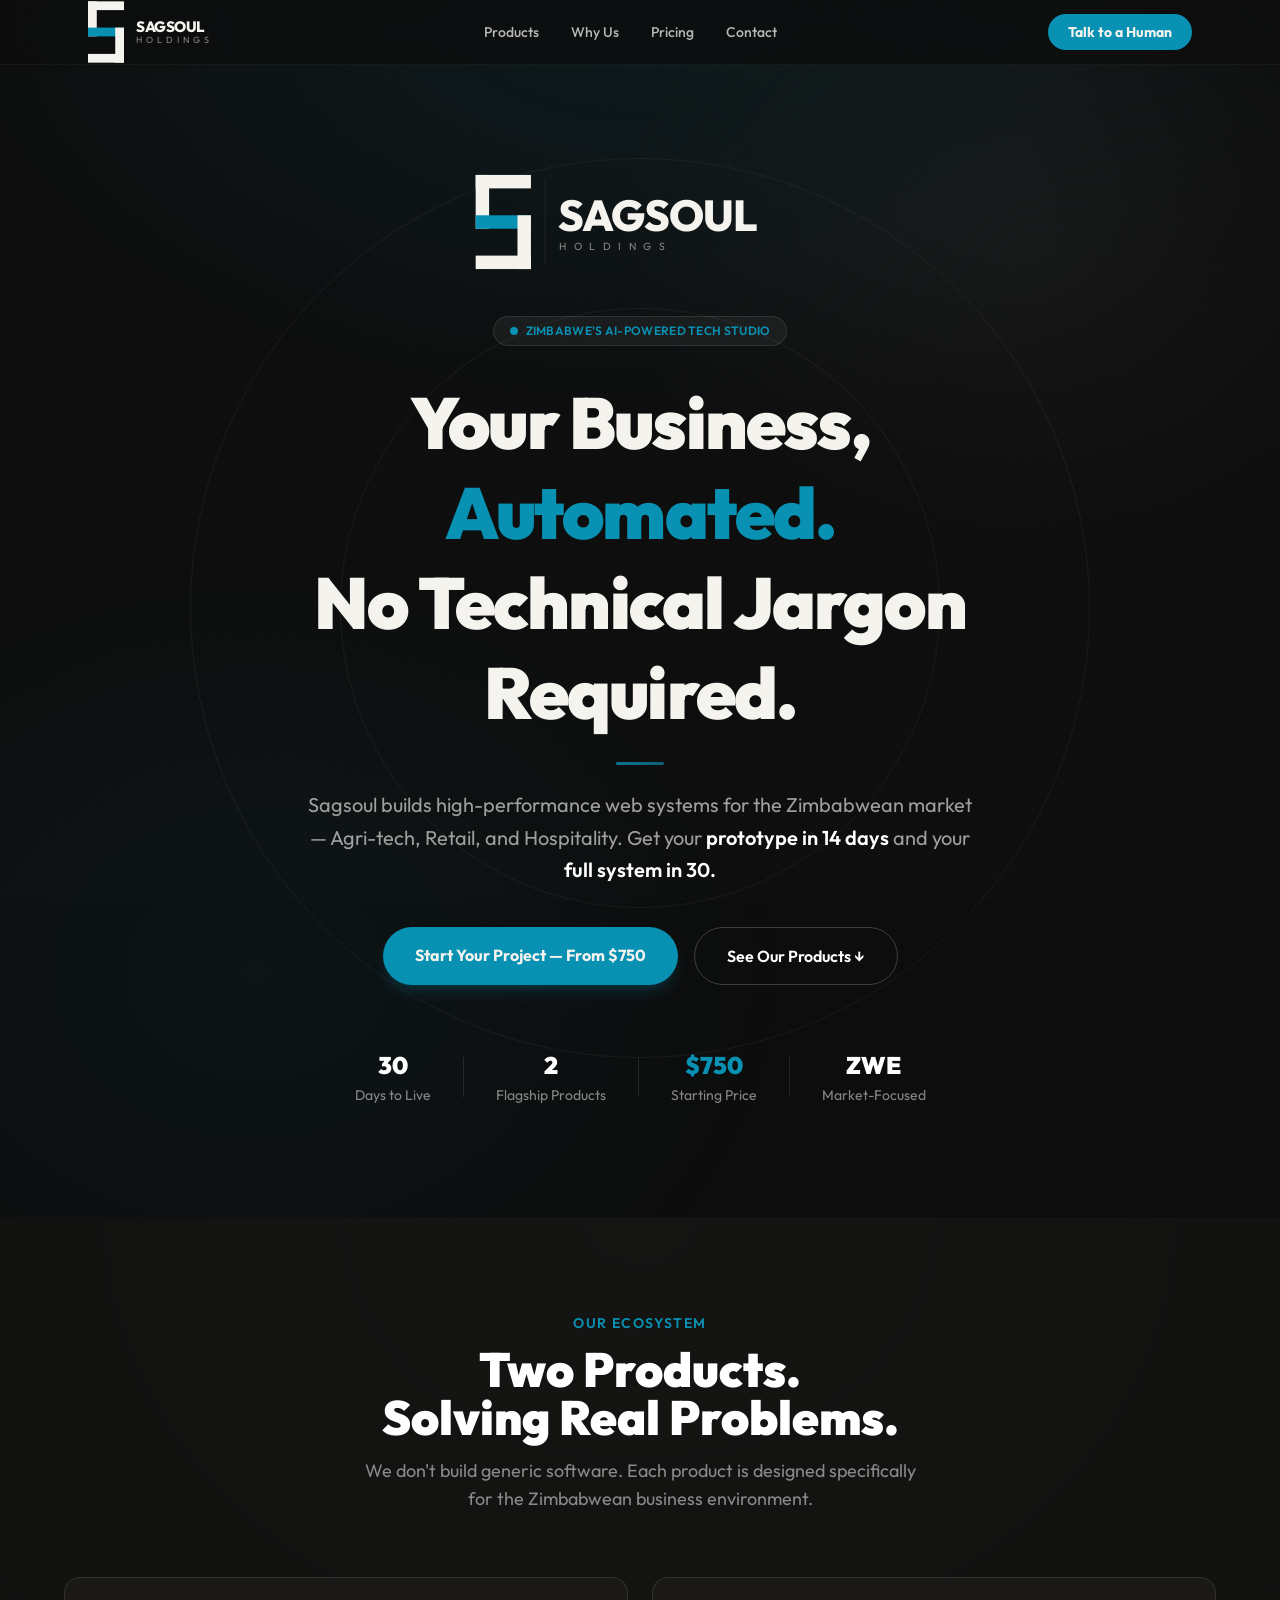
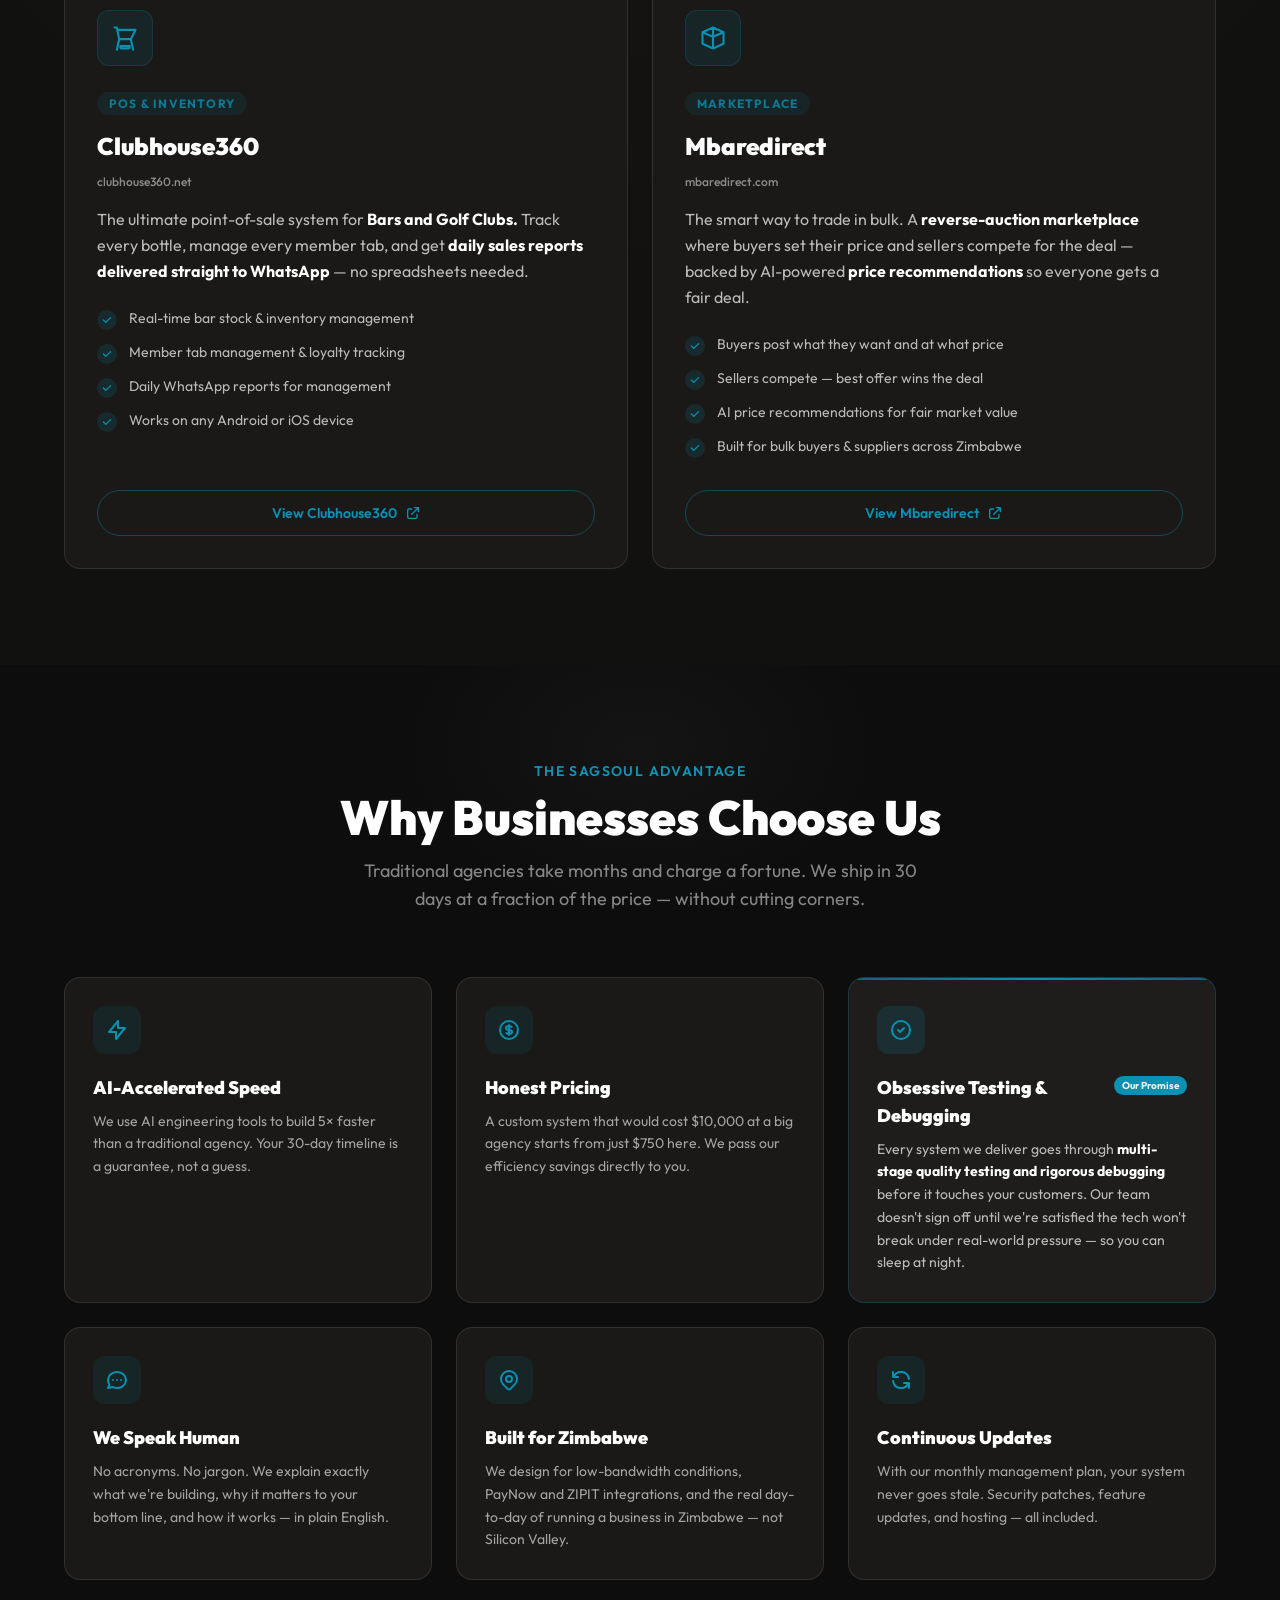
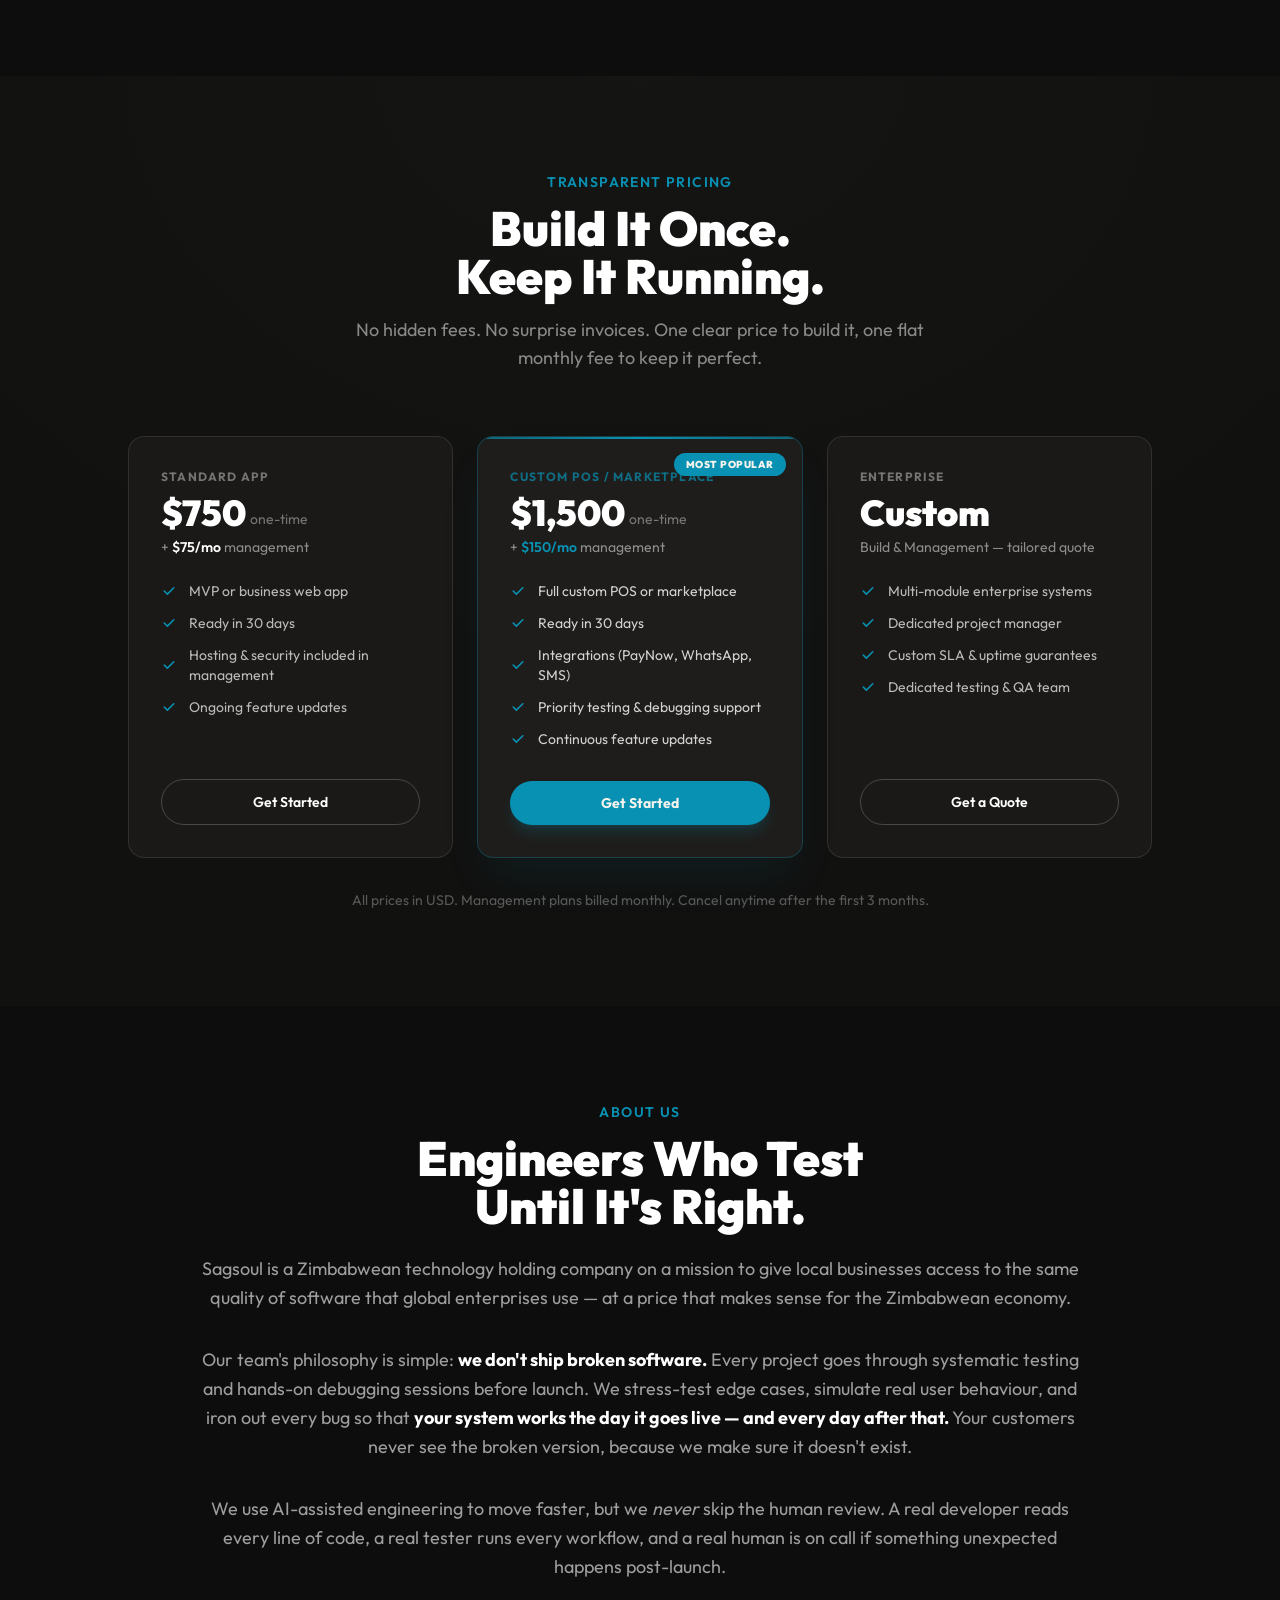
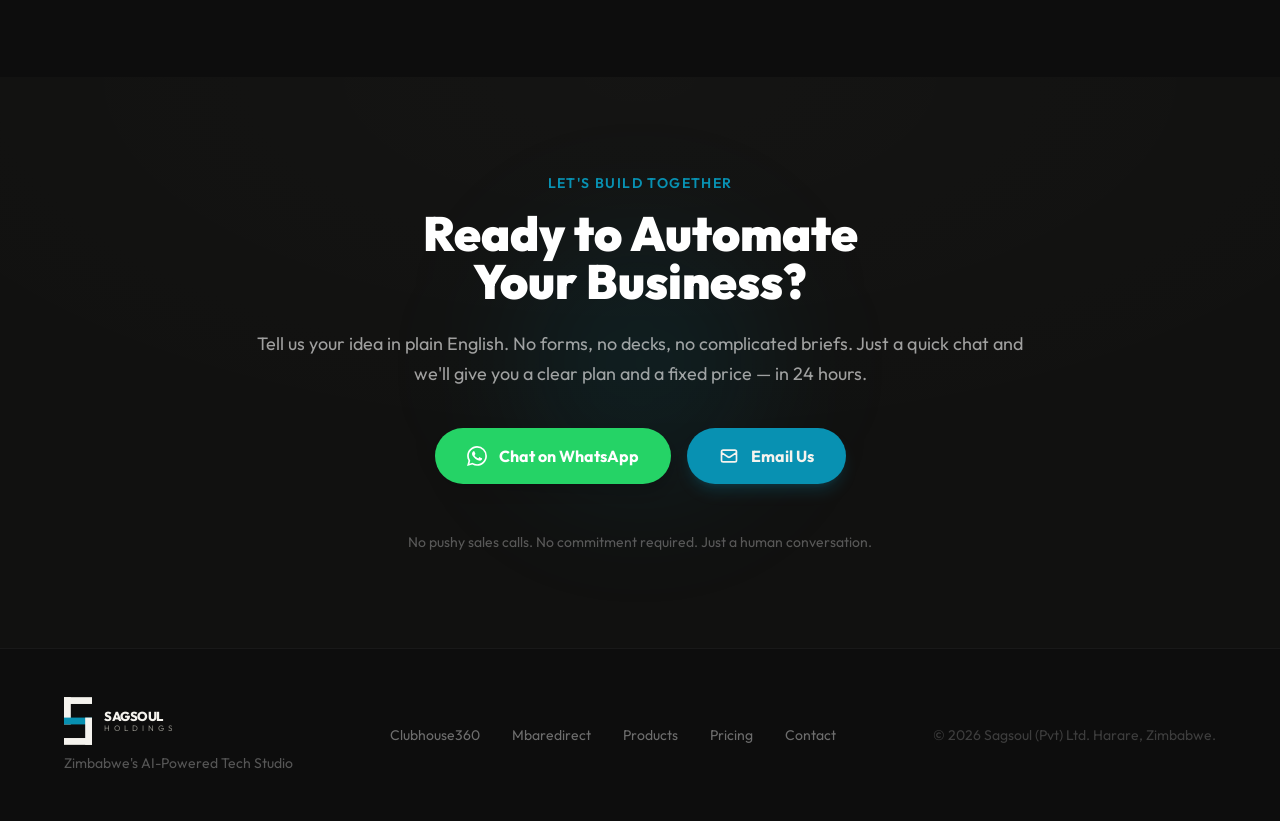
==== index.html @ ef7f2d2e "feat: add favicon, center hero logo, add warmth and texture to site Agent-Logs-Url: https://github.c" ====
<!DOCTYPE html>
<html lang="en" class="scroll-smooth">
<head>
  <meta charset="UTF-8" />
  <meta name="viewport" content="width=device-width, initial-scale=1.0" />
  <title>Sagsoul Holdings — Your Business, Automated.</title>
  <meta name="description" content="Sagsoul builds high-performance web systems for the Zimbabwean market. AI-accelerated engineering that speaks Human, not Technical." />
  <!-- Favicon — Sagsoul icon mark -->
  <link rel="icon" type="image/svg+xml" href="data:image/svg+xml,%3Csvg xmlns='http://www.w3.org/2000/svg' viewBox='0 0 74 126'%3E%3Crect fill='%230D0D0D' x='0' y='0' width='74' height='126'/%3E%3Crect fill='%23F5F3EE' x='7' y='7' width='60' height='14'/%3E%3Crect fill='%23F5F3EE' x='7' y='7' width='14' height='58'/%3E%3Crect fill='%230891B2' x='7' y='43' width='60' height='14'/%3E%3Crect fill='%23F5F3EE' x='53' y='43' width='14' height='58'/%3E%3Crect fill='%23F5F3EE' x='7' y='87' width='60' height='14'/%3E%3C/svg%3E" />
  <link rel="apple-touch-icon" href="data:image/svg+xml,%3Csvg xmlns='http://www.w3.org/2000/svg' viewBox='0 0 74 126'%3E%3Crect fill='%230D0D0D' x='0' y='0' width='74' height='126'/%3E%3Crect fill='%23F5F3EE' x='7' y='7' width='60' height='14'/%3E%3Crect fill='%23F5F3EE' x='7' y='7' width='14' height='58'/%3E%3Crect fill='%230891B2' x='7' y='43' width='60' height='14'/%3E%3Crect fill='%23F5F3EE' x='53' y='43' width='14' height='58'/%3E%3Crect fill='%23F5F3EE' x='7' y='87' width='60' height='14'/%3E%3C/svg%3E" />
  <link rel="stylesheet" href="styles.css" />
  <!-- Outfit + JetBrains Mono fonts -->
  <link rel="preconnect" href="https://fonts.googleapis.com" />
  <link rel="preconnect" href="https://fonts.gstatic.com" crossorigin />
  <link href="https://fonts.googleapis.com/css2?family=Outfit:wght@300;400;500;600;700;800;900&family=JetBrains+Mono:wght@400;500&display=swap" rel="stylesheet" />
  <style>
    /* ── Brand colour tokens ── */
    :root {
      --black:       #0D0D0D;
      --white:       #F5F3EE;
      --accent:      #0891B2;
      --accent-dark: #0E7490;
      --n50:  #F8F7F5;
      --n100: #F1EFEA;
      --n200: #D3D1C7;
      --n400: #B4B2A9;
      --n600: #888780;
      --n800: #444441;
      --n900: #2C2C2A;

      /* Override Tailwind theme tokens → new brand palette */
      --font-sans:      'Outfit', 'Helvetica Neue', Arial, sans-serif;
      --color-navy:     #0D0D0D;
      --color-navy-800: #0D0D0D;
      --color-navy-700: #2C2C2A;
      --color-gold:     #0891B2;
      --color-gold-400: #0E7490;
      --color-charcoal: #2C2C2A;
    }

    /* text-navy was dark-on-gold; now must be warm-white-on-teal */
    .text-navy { color: #F5F3EE !important; }

    /* Subtle warm noise texture overlay */
    body::before {
      content: '';
      position: fixed;
      inset: 0;
      z-index: 0;
      pointer-events: none;
      background-image: url("data:image/svg+xml,%3Csvg xmlns='http://www.w3.org/2000/svg' width='300' height='300'%3E%3Cfilter id='noise'%3E%3CfeTurbulence type='fractalNoise' baseFrequency='0.65' numOctaves='3' stitchTiles='stitch'/%3E%3CfeColorMatrix type='saturate' values='0'/%3E%3C/filter%3E%3Crect width='300' height='300' filter='url(%23noise)' opacity='0.035'/%3E%3C/svg%3E");
      opacity: 0.6;
    }
    /* Subtle gradient glow behind hero text */
    .hero-glow {
      background:
        radial-gradient(ellipse 70% 60% at 20% 80%, rgba(8,145,178,0.06) 0%, transparent 60%),
        radial-gradient(ellipse 60% 50% at 80% 20%, rgba(245,243,238,0.04) 0%, transparent 55%),
        radial-gradient(ellipse 80% 50% at 50% 0%, rgba(8,145,178,0.10) 0%, transparent 70%);
    }
    /* Teal solid colour — replaces the old gold gradient */
    .text-gold-gradient {
      color: #0891B2;
    }
    /* Card border glow on hover */
    .card-hover {
      transition: box-shadow 0.3s ease, transform 0.3s ease;
    }
    .card-hover:hover {
      box-shadow: 0 0 0 1px rgba(8,145,178,0.35), 0 20px 60px rgba(0,0,0,0.35), 0 4px 24px rgba(245,243,238,0.03);
      transform: translateY(-4px);
    }
    /* Warmer card surfaces */
    [class*="bg-charcoal"], .bg-charcoal {
      background-color: #1A1917 !important;
    }
    [class*="bg-navy-800"], .bg-navy-800 {
      background-color: #111110 !important;
    }
    [class*="bg-navy-700"], .bg-navy-700 {
      background-color: #1E1D1B !important;
    }
    /* Alternating section warmth */
    #ecosystem, #pricing, #contact {
      background-image: radial-gradient(ellipse 100% 100% at 50% 0%, rgba(245,243,238,0.015) 0%, transparent 70%);
    }
    h1 { color: #F5F3EE; }
  </style>
</head>

<body class="bg-navy text-white font-sans antialiased">

  <!-- ══════════════════════════════
       NAVIGATION
  ══════════════════════════════ -->
  <header class="fixed top-0 inset-x-0 z-50 bg-navy/80 backdrop-blur-md border-b border-white/5">
    <div class="max-w-6xl mx-auto px-4 sm:px-6 flex items-center justify-between h-16">
      <!-- Logo -->
      <a href="#" class="flex items-center gap-3" aria-label="Sagsoul Holdings">
        <svg width="36" height="62" viewBox="0 0 74 126" fill="none" xmlns="http://www.w3.org/2000/svg">
          <rect fill="#F5F3EE" x="0"  y="0"  width="74" height="18"/>
          <rect fill="#F5F3EE" x="0"  y="0"  width="18" height="72"/>
          <rect fill="#0891B2" x="0"  y="54" width="74" height="18"/>
          <rect fill="#F5F3EE" x="56" y="54" width="18" height="72"/>
          <rect fill="#F5F3EE" x="0"  y="108" width="74" height="18"/>
        </svg>
        <div style="line-height:1.1;">
          <div style="font-size:15px;font-weight:800;color:var(--white);letter-spacing:-0.5px;">SAGSOUL</div>
          <div style="font-size:9px;font-weight:400;letter-spacing:4px;color:var(--n600);">HOLDINGS</div>
        </div>
      </a>

      <!-- Desktop nav -->
      <nav class="hidden md:flex items-center gap-8 text-sm font-medium text-white/70">
        <a href="#ecosystem" class="hover:text-gold transition-colors">Products</a>
        <a href="#advantage"  class="hover:text-gold transition-colors">Why Us</a>
        <a href="#pricing"    class="hover:text-gold transition-colors">Pricing</a>
        <a href="#contact"    class="hover:text-gold transition-colors">Contact</a>
      </nav>

      <!-- CTA button -->
      <a href="#contact"
         class="hidden md:inline-flex items-center gap-2 bg-gold text-navy font-bold text-sm px-5 py-2 rounded-full hover:bg-gold-400 transition-colors">
        Talk to a Human
      </a>

      <!-- Mobile menu icon (functional via checkbox trick) -->
      <label for="mobile-menu-toggle" class="md:hidden cursor-pointer p-2 rounded-lg hover:bg-white/10 transition-colors">
        <svg class="w-6 h-6" fill="none" stroke="currentColor" stroke-width="2" viewBox="0 0 24 24">
          <path stroke-linecap="round" stroke-linejoin="round" d="M4 6h16M4 12h16M4 18h16"/>
        </svg>
      </label>
    </div>

    <!-- Mobile drawer -->
    <input type="checkbox" id="mobile-menu-toggle" class="hidden peer" />
    <div class="peer-checked:flex hidden flex-col bg-navy border-t border-white/5 px-4 pb-4 md:hidden">
      <a href="#ecosystem" class="py-3 border-b border-white/5 text-white/70 hover:text-gold font-medium">Products</a>
      <a href="#advantage"  class="py-3 border-b border-white/5 text-white/70 hover:text-gold font-medium">Why Us</a>
      <a href="#pricing"    class="py-3 border-b border-white/5 text-white/70 hover:text-gold font-medium">Pricing</a>
      <a href="#contact"    class="py-3 text-white/70 hover:text-gold font-medium">Contact</a>
      <a href="#contact"
         class="mt-4 text-center bg-gold text-navy font-bold text-sm px-5 py-3 rounded-full hover:bg-gold-400 transition-colors">
        Talk to a Human
      </a>
    </div>
  </header>

  <!-- ══════════════════════════════
       HERO
  ══════════════════════════════ -->
  <section class="relative hero-glow pt-40 pb-28 px-4 sm:px-6 text-center overflow-hidden">
    <!-- Decorative rings -->
    <div class="absolute inset-0 flex items-center justify-center pointer-events-none">
      <div class="w-[600px] h-[600px] rounded-full border border-white/5 absolute"></div>
      <div class="w-[900px] h-[900px] rounded-full border border-white/5 absolute"></div>
    </div>

    <div class="relative max-w-4xl mx-auto">
      <!-- Hero SVG logo mark -->
      <div style="margin-bottom:32px;position:relative;z-index:1;display:flex;justify-content:center;align-items:center;">
        <svg width="360" height="124" viewBox="0 0 480 166" xmlns="http://www.w3.org/2000/svg">
          <rect fill="#F5F3EE" x="20" y="20" width="74" height="18"/>
          <rect fill="#F5F3EE" x="20" y="20" width="18" height="72"/>
          <rect fill="#0891B2" x="20" y="74" width="74" height="18"/>
          <rect fill="#F5F3EE" x="76" y="74" width="18" height="72"/>
          <rect fill="#F5F3EE" x="20" y="128" width="74" height="18"/>
          <line x1="113" y1="25" x2="113" y2="141" stroke="#444441" stroke-width="0.5"/>
          <text x="130" y="95" font-family="'Outfit','Helvetica Neue',Arial,sans-serif" font-size="58" font-weight="800" letter-spacing="-1" fill="#F5F3EE">SAGSOUL</text>
          <text x="132" y="121" font-family="'Outfit','Helvetica Neue',Arial,sans-serif" font-size="14" font-weight="400" letter-spacing="10" fill="#888780">HOLDINGS</text>
        </svg>
      </div>

      <!-- Badge -->
      <div class="inline-flex items-center gap-2 bg-white/5 border border-white/10 rounded-full px-4 py-1.5 text-xs font-semibold text-gold mb-8 tracking-wide uppercase">
        <span class="w-2 h-2 rounded-full bg-gold animate-pulse"></span>
        Zimbabwe's AI-Powered Tech Studio
      </div>

      <!-- Headline -->
      <h1 class="text-4xl sm:text-5xl md:text-6xl lg:text-7xl font-black leading-tight tracking-tight mb-6" style="color:#F5F3EE;">
        Your Business,<br />
        <span class="text-gold-gradient">Automated.</span><br />
        No Technical Jargon Required.
      </h1>

      <div style="width:48px;height:3px;background:linear-gradient(90deg,#0891B2,#0E7490);border-radius:2px;margin:24px auto;opacity:0.8;"></div>

      <!-- Sub-headline -->
      <p class="text-lg sm:text-xl text-white/60 max-w-2xl mx-auto mb-10 leading-relaxed">
        Sagsoul builds high-performance web systems for the Zimbabwean market — Agri-tech, Retail, and Hospitality.
        Get your <span class="text-white font-semibold">prototype in 14 days</span> and your
        <span class="text-white font-semibold">full system in 30.</span>
      </p>

      <!-- CTA buttons -->
      <div class="flex flex-col sm:flex-row gap-4 justify-center">
        <a href="#contact"
           class="bg-gold text-navy font-bold px-8 py-4 rounded-full text-base hover:bg-gold-400 transition-all shadow-lg shadow-gold/20">
          Start Your Project — From $750
        </a>
        <a href="#ecosystem"
           class="border border-white/20 text-white font-semibold px-8 py-4 rounded-full text-base hover:bg-white/5 transition-all">
          See Our Products ↓
        </a>
      </div>

      <!-- Trust stats -->
      <div class="mt-16 flex flex-wrap justify-center gap-8 text-sm text-white/50">
        <div class="flex flex-col items-center gap-1">
          <span class="text-2xl font-black text-white">30</span>
          <span>Days to Live</span>
        </div>
        <div class="w-px h-10 bg-white/10 hidden sm:block self-center"></div>
        <div class="flex flex-col items-center gap-1">
          <span class="text-2xl font-black text-white">2</span>
          <span>Flagship Products</span>
        </div>
        <div class="w-px h-10 bg-white/10 hidden sm:block self-center"></div>
        <div class="flex flex-col items-center gap-1">
          <span class="text-2xl font-black text-gold">$750</span>
          <span>Starting Price</span>
        </div>
        <div class="w-px h-10 bg-white/10 hidden sm:block self-center"></div>
        <div class="flex flex-col items-center gap-1">
          <span class="text-2xl font-black text-white">ZWE</span>
          <span>Market-Focused</span>
        </div>
      </div>
    </div>
  </section>

  <!-- ══════════════════════════════
       OUR ECOSYSTEM
  ══════════════════════════════ -->
  <section id="ecosystem" class="py-24 px-4 sm:px-6 bg-navy-800">
    <div class="max-w-6xl mx-auto">
      <!-- Section header -->
      <div class="text-center mb-16">
        <p class="text-gold font-semibold text-sm uppercase tracking-widest mb-3">Our Ecosystem</p>
        <h2 class="text-3xl sm:text-4xl md:text-5xl font-black mb-4">
          Two Products.<br />Solving Real Problems.
        </h2>
        <p class="text-white/50 max-w-xl mx-auto text-lg">
          We don't build generic software. Each product is designed specifically for the Zimbabwean business environment.
        </p>
      </div>

      <!-- Product cards -->
      <div class="grid md:grid-cols-2 gap-6">

        <!-- Clubhouse360 Card -->
        <div class="card-hover rounded-2xl border border-white/10 bg-charcoal p-8 flex flex-col">
          <!-- Icon badge -->
          <div class="w-14 h-14 rounded-xl bg-gold/10 border border-gold/20 flex items-center justify-center mb-6">
            <svg class="w-7 h-7 text-gold" fill="none" stroke="currentColor" stroke-width="1.8" viewBox="0 0 24 24">
              <path stroke-linecap="round" stroke-linejoin="round"
                d="M3 3h2l.4 2M7 13h10l4-8H5.4M7 13L5.4 5M7 13l-2 9m12-9l2 9M9 21h6M9 21a1 1 0 01-1-1v-1h8v1a1 1 0 01-1 1H9z"/>
            </svg>
          </div>

          <div class="flex-1">
            <!-- Tag -->
            <span class="text-xs font-bold text-gold/80 uppercase tracking-widest bg-gold/10 rounded-full px-3 py-1">POS &amp; Inventory</span>
            <!-- Title -->
            <h3 class="text-2xl font-black mt-4 mb-3">Clubhouse360</h3>
            <p class="text-white/50 text-xs font-medium mb-4">clubhouse360.net</p>
            <!-- Description -->
            <p class="text-white/70 leading-relaxed mb-6">
              The ultimate point-of-sale system for <strong class="text-white">Bars and Golf Clubs.</strong>
              Track every bottle, manage every member tab, and get
              <strong class="text-white">daily sales reports delivered straight to WhatsApp</strong> — no spreadsheets needed.
            </p>

            <!-- Feature list -->
            <ul class="space-y-3 mb-8">
              <li class="flex items-start gap-3 text-sm text-white/70">
                <span class="w-5 h-5 rounded-full bg-gold/15 flex items-center justify-center flex-shrink-0 mt-0.5">
                  <svg class="w-3 h-3 text-gold" fill="currentColor" viewBox="0 0 20 20"><path fill-rule="evenodd" d="M16.707 5.293a1 1 0 010 1.414l-8 8a1 1 0 01-1.414 0l-4-4a1 1 0 011.414-1.414L8 12.586l7.293-7.293a1 1 0 011.414 0z" clip-rule="evenodd"/></svg>
                </span>
                Real-time bar stock &amp; inventory management
              </li>
              <li class="flex items-start gap-3 text-sm text-white/70">
                <span class="w-5 h-5 rounded-full bg-gold/15 flex items-center justify-center flex-shrink-0 mt-0.5">
                  <svg class="w-3 h-3 text-gold" fill="currentColor" viewBox="0 0 20 20"><path fill-rule="evenodd" d="M16.707 5.293a1 1 0 010 1.414l-8 8a1 1 0 01-1.414 0l-4-4a1 1 0 011.414-1.414L8 12.586l7.293-7.293a1 1 0 011.414 0z" clip-rule="evenodd"/></svg>
                </span>
                Member tab management &amp; loyalty tracking
              </li>
              <li class="flex items-start gap-3 text-sm text-white/70">
                <span class="w-5 h-5 rounded-full bg-gold/15 flex items-center justify-center flex-shrink-0 mt-0.5">
                  <svg class="w-3 h-3 text-gold" fill="currentColor" viewBox="0 0 20 20"><path fill-rule="evenodd" d="M16.707 5.293a1 1 0 010 1.414l-8 8a1 1 0 01-1.414 0l-4-4a1 1 0 011.414-1.414L8 12.586l7.293-7.293a1 1 0 011.414 0z" clip-rule="evenodd"/></svg>
                </span>
                Daily WhatsApp reports for management
              </li>
              <li class="flex items-start gap-3 text-sm text-white/70">
                <span class="w-5 h-5 rounded-full bg-gold/15 flex items-center justify-center flex-shrink-0 mt-0.5">
                  <svg class="w-3 h-3 text-gold" fill="currentColor" viewBox="0 0 20 20"><path fill-rule="evenodd" d="M16.707 5.293a1 1 0 010 1.414l-8 8a1 1 0 01-1.414 0l-4-4a1 1 0 011.414-1.414L8 12.586l7.293-7.293a1 1 0 011.414 0z" clip-rule="evenodd"/></svg>
                </span>
                Works on any Android or iOS device
              </li>
            </ul>
          </div>

          <a href="https://clubhouse360.net" target="_blank" rel="noopener noreferrer"
             class="inline-flex items-center justify-center gap-2 border border-gold/40 text-gold font-semibold text-sm px-6 py-3 rounded-full hover:bg-gold/10 transition-colors">
            View Clubhouse360
            <svg class="w-4 h-4" fill="none" stroke="currentColor" stroke-width="2" viewBox="0 0 24 24">
              <path stroke-linecap="round" stroke-linejoin="round" d="M10 6H6a2 2 0 00-2 2v10a2 2 0 002 2h10a2 2 0 002-2v-4M14 4h6m0 0v6m0-6L10 14"/>
            </svg>
          </a>
        </div>

        <!-- Mbaredirect Card -->
        <div class="card-hover rounded-2xl border border-white/10 bg-charcoal p-8 flex flex-col">
          <!-- Icon badge -->
          <div class="w-14 h-14 rounded-xl bg-gold/10 border border-gold/20 flex items-center justify-center mb-6">
            <svg class="w-7 h-7 text-gold" fill="none" stroke="currentColor" stroke-width="1.8" viewBox="0 0 24 24">
              <path stroke-linecap="round" stroke-linejoin="round"
                d="M3 7l9-4 9 4v10l-9 4-9-4V7zM12 3v18M3 7l9 4 9-4"/>
            </svg>
          </div>

          <div class="flex-1">
            <!-- Tag -->
            <span class="text-xs font-bold text-gold/80 uppercase tracking-widest bg-gold/10 rounded-full px-3 py-1">Marketplace</span>
            <!-- Title -->
            <h3 class="text-2xl font-black mt-4 mb-3">Mbaredirect</h3>
            <p class="text-white/50 text-xs font-medium mb-4">mbaredirect.com</p>
            <!-- Description -->
            <p class="text-white/70 leading-relaxed mb-6">
              The smart way to trade in bulk. A <strong class="text-white">reverse-auction marketplace</strong> where
              buyers set their price and sellers compete for the deal — backed by AI-powered
              <strong class="text-white">price recommendations</strong> so everyone gets a fair deal.
            </p>

            <!-- Feature list -->
            <ul class="space-y-3 mb-8">
              <li class="flex items-start gap-3 text-sm text-white/70">
                <span class="w-5 h-5 rounded-full bg-gold/15 flex items-center justify-center flex-shrink-0 mt-0.5">
                  <svg class="w-3 h-3 text-gold" fill="currentColor" viewBox="0 0 20 20"><path fill-rule="evenodd" d="M16.707 5.293a1 1 0 010 1.414l-8 8a1 1 0 01-1.414 0l-4-4a1 1 0 011.414-1.414L8 12.586l7.293-7.293a1 1 0 011.414 0z" clip-rule="evenodd"/></svg>
                </span>
                Buyers post what they want and at what price
              </li>
              <li class="flex items-start gap-3 text-sm text-white/70">
                <span class="w-5 h-5 rounded-full bg-gold/15 flex items-center justify-center flex-shrink-0 mt-0.5">
                  <svg class="w-3 h-3 text-gold" fill="currentColor" viewBox="0 0 20 20"><path fill-rule="evenodd" d="M16.707 5.293a1 1 0 010 1.414l-8 8a1 1 0 01-1.414 0l-4-4a1 1 0 011.414-1.414L8 12.586l7.293-7.293a1 1 0 011.414 0z" clip-rule="evenodd"/></svg>
                </span>
                Sellers compete — best offer wins the deal
              </li>
              <li class="flex items-start gap-3 text-sm text-white/70">
                <span class="w-5 h-5 rounded-full bg-gold/15 flex items-center justify-center flex-shrink-0 mt-0.5">
                  <svg class="w-3 h-3 text-gold" fill="currentColor" viewBox="0 0 20 20"><path fill-rule="evenodd" d="M16.707 5.293a1 1 0 010 1.414l-8 8a1 1 0 01-1.414 0l-4-4a1 1 0 011.414-1.414L8 12.586l7.293-7.293a1 1 0 011.414 0z" clip-rule="evenodd"/></svg>
                </span>
                AI price recommendations for fair market value
              </li>
              <li class="flex items-start gap-3 text-sm text-white/70">
                <span class="w-5 h-5 rounded-full bg-gold/15 flex items-center justify-center flex-shrink-0 mt-0.5">
                  <svg class="w-3 h-3 text-gold" fill="currentColor" viewBox="0 0 20 20"><path fill-rule="evenodd" d="M16.707 5.293a1 1 0 010 1.414l-8 8a1 1 0 01-1.414 0l-4-4a1 1 0 011.414-1.414L8 12.586l7.293-7.293a1 1 0 011.414 0z" clip-rule="evenodd"/></svg>
                </span>
                Built for bulk buyers &amp; suppliers across Zimbabwe
              </li>
            </ul>
          </div>

          <a href="https://mbaredirect.com" target="_blank" rel="noopener noreferrer"
             class="inline-flex items-center justify-center gap-2 border border-gold/40 text-gold font-semibold text-sm px-6 py-3 rounded-full hover:bg-gold/10 transition-colors">
            View Mbaredirect
            <svg class="w-4 h-4" fill="none" stroke="currentColor" stroke-width="2" viewBox="0 0 24 24">
              <path stroke-linecap="round" stroke-linejoin="round" d="M10 6H6a2 2 0 00-2 2v10a2 2 0 002 2h10a2 2 0 002-2v-4M14 4h6m0 0v6m0-6L10 14"/>
            </svg>
          </a>
        </div>
      </div>
    </div>
  </section>

  <!-- ══════════════════════════════
       THE SAGSOUL ADVANTAGE
  ══════════════════════════════ -->
  <section id="advantage" class="py-24 px-4 sm:px-6" style="position:relative;overflow:hidden;">
    <div class="max-w-6xl mx-auto">
      <!-- Warm ambient glow blob -->
      <div aria-hidden="true" style="position:absolute;top:-120px;left:50%;transform:translateX(-50%);width:600px;height:400px;background:radial-gradient(ellipse,rgba(245,243,238,0.03) 0%,transparent 70%);pointer-events:none;border-radius:50%;"></div>
      <!-- Section header -->
      <div class="text-center mb-16">
        <p class="text-gold font-semibold text-sm uppercase tracking-widest mb-3">The Sagsoul Advantage</p>
        <h2 class="text-3xl sm:text-4xl md:text-5xl font-black mb-4">
          Why Businesses Choose Us
        </h2>
        <p class="text-white/50 max-w-xl mx-auto text-lg">
          Traditional agencies take months and charge a fortune. We ship in 30 days at a fraction of the price — without cutting corners.
        </p>
      </div>

      <!-- Advantage grid -->
      <div class="grid sm:grid-cols-2 lg:grid-cols-3 gap-6">

        <!-- Speed -->
        <div class="card-hover bg-charcoal border border-white/10 rounded-2xl p-7">
          <div class="w-12 h-12 rounded-xl bg-gold/10 flex items-center justify-center mb-5">
            <svg class="w-6 h-6 text-gold" fill="none" stroke="currentColor" stroke-width="2" viewBox="0 0 24 24">
              <path stroke-linecap="round" stroke-linejoin="round" d="M13 10V3L4 14h7v7l9-11h-7z"/>
            </svg>
          </div>
          <h3 class="font-black text-lg mb-2">AI-Accelerated Speed</h3>
          <p class="text-white/60 text-sm leading-relaxed">
            We use AI engineering tools to build 5× faster than a traditional agency. Your 30-day timeline is a guarantee, not a guess.
          </p>
        </div>

        <!-- Cost -->
        <div class="card-hover bg-charcoal border border-white/10 rounded-2xl p-7">
          <div class="w-12 h-12 rounded-xl bg-gold/10 flex items-center justify-center mb-5">
            <svg class="w-6 h-6 text-gold" fill="none" stroke="currentColor" stroke-width="2" viewBox="0 0 24 24">
              <path stroke-linecap="round" stroke-linejoin="round" d="M12 8c-1.657 0-3 .895-3 2s1.343 2 3 2 3 .895 3 2-1.343 2-3 2m0-8c1.11 0 2.08.402 2.599 1M12 8V7m0 1v8m0 0v1m0-1c-1.11 0-2.08-.402-2.599-1M21 12a9 9 0 11-18 0 9 9 0 0118 0z"/>
            </svg>
          </div>
          <h3 class="font-black text-lg mb-2">Honest Pricing</h3>
          <p class="text-white/60 text-sm leading-relaxed">
            A custom system that would cost $10,000 at a big agency starts from just $750 here. We pass our efficiency savings directly to you.
          </p>
        </div>

        <!-- Testing & Debugging (required highlight) -->
        <div class="card-hover bg-navy-700 border border-gold/25 rounded-2xl p-7 relative overflow-hidden">
          <!-- Gold accent bar -->
          <div class="absolute top-0 inset-x-0 h-0.5 bg-gradient-to-r from-gold/60 via-gold to-gold/60"></div>
          <div class="w-12 h-12 rounded-xl bg-gold/15 flex items-center justify-center mb-5">
            <svg class="w-6 h-6 text-gold" fill="none" stroke="currentColor" stroke-width="2" viewBox="0 0 24 24">
              <path stroke-linecap="round" stroke-linejoin="round"
                d="M9 12l2 2 4-4m6 2a9 9 0 11-18 0 9 9 0 0118 0z"/>
            </svg>
          </div>
          <div class="flex items-start gap-2 mb-2">
            <h3 class="font-black text-lg">Obsessive Testing &amp; Debugging</h3>
            <span class="flex-shrink-0 text-[10px] font-bold text-navy bg-gold px-2 py-0.5 rounded-full mt-0.5">Our Promise</span>
          </div>
          <p class="text-white/70 text-sm leading-relaxed">
            Every system we deliver goes through <strong class="text-white">multi-stage quality testing and rigorous debugging</strong> before it touches your customers.
            Our team doesn't sign off until we're satisfied the tech won't break under real-world pressure — so you can sleep at night.
          </p>
        </div>

        <!-- Human Language -->
        <div class="card-hover bg-charcoal border border-white/10 rounded-2xl p-7">
          <div class="w-12 h-12 rounded-xl bg-gold/10 flex items-center justify-center mb-5">
            <svg class="w-6 h-6 text-gold" fill="none" stroke="currentColor" stroke-width="2" viewBox="0 0 24 24">
              <path stroke-linecap="round" stroke-linejoin="round"
                d="M8 12h.01M12 12h.01M16 12h.01M21 12c0 4.418-4.03 8-9 8a9.863 9.863 0 01-4.255-.949L3 20l1.395-3.72C3.512 15.042 3 13.574 3 12c0-4.418 4.03-8 9-8s9 3.582 9 8z"/>
            </svg>
          </div>
          <h3 class="font-black text-lg mb-2">We Speak Human</h3>
          <p class="text-white/60 text-sm leading-relaxed">
            No acronyms. No jargon. We explain exactly what we're building, why it matters to your bottom line, and how it works — in plain English.
          </p>
        </div>

        <!-- Local Focus -->
        <div class="card-hover bg-charcoal border border-white/10 rounded-2xl p-7">
          <div class="w-12 h-12 rounded-xl bg-gold/10 flex items-center justify-center mb-5">
            <svg class="w-6 h-6 text-gold" fill="none" stroke="currentColor" stroke-width="2" viewBox="0 0 24 24">
              <path stroke-linecap="round" stroke-linejoin="round"
                d="M17.657 16.657L13.414 20.9a1.998 1.998 0 01-2.827 0l-4.244-4.243a8 8 0 1111.314 0z"/>
              <path stroke-linecap="round" stroke-linejoin="round" d="M15 11a3 3 0 11-6 0 3 3 0 016 0z"/>
            </svg>
          </div>
          <h3 class="font-black text-lg mb-2">Built for Zimbabwe</h3>
          <p class="text-white/60 text-sm leading-relaxed">
            We design for low-bandwidth conditions, PayNow and ZIPIT integrations, and the real day-to-day of running a business in Zimbabwe — not Silicon Valley.
          </p>
        </div>

        <!-- Ongoing Support -->
        <div class="card-hover bg-charcoal border border-white/10 rounded-2xl p-7">
          <div class="w-12 h-12 rounded-xl bg-gold/10 flex items-center justify-center mb-5">
            <svg class="w-6 h-6 text-gold" fill="none" stroke="currentColor" stroke-width="2" viewBox="0 0 24 24">
              <path stroke-linecap="round" stroke-linejoin="round"
                d="M4 4v5h.582m15.356 2A8.001 8.001 0 004.582 9m0 0H9m11 11v-5h-.581m0 0a8.003 8.003 0 01-15.357-2m15.357 2H15"/>
            </svg>
          </div>
          <h3 class="font-black text-lg mb-2">Continuous Updates</h3>
          <p class="text-white/60 text-sm leading-relaxed">
            With our monthly management plan, your system never goes stale. Security patches, feature updates, and hosting — all included.
          </p>
        </div>
      </div>
    </div>
  </section>

  <!-- ══════════════════════════════
       PRICING
  ══════════════════════════════ -->
  <section id="pricing" class="py-24 px-4 sm:px-6 bg-navy-800">
    <div class="max-w-5xl mx-auto">
      <!-- Section header -->
      <div class="text-center mb-16">
        <p class="text-gold font-semibold text-sm uppercase tracking-widest mb-3">Transparent Pricing</p>
        <h2 class="text-3xl sm:text-4xl md:text-5xl font-black mb-4">
          Build It Once.<br />Keep It Running.
        </h2>
        <p class="text-white/50 max-w-xl mx-auto text-lg">
          No hidden fees. No surprise invoices. One clear price to build it, one flat monthly fee to keep it perfect.
        </p>
      </div>

      <!-- Pricing cards -->
      <div class="grid md:grid-cols-3 gap-6">

        <!-- Standard App -->
        <div class="card-hover flex flex-col bg-charcoal border border-white/10 rounded-2xl p-8">
          <div class="mb-6">
            <p class="text-xs font-bold text-white/40 uppercase tracking-widest mb-2">Standard App</p>
            <div class="flex items-end gap-1 mb-1">
              <span class="text-4xl font-black text-white">$750</span>
              <span class="text-white/40 text-sm mb-1">one-time</span>
            </div>
            <p class="text-sm text-white/50">+ <span class="text-white font-semibold">$75/mo</span> management</p>
          </div>
          <ul class="space-y-3 flex-1 mb-8 text-sm text-white/70">
            <li class="flex items-center gap-3">
              <svg class="w-4 h-4 text-gold flex-shrink-0" fill="currentColor" viewBox="0 0 20 20"><path fill-rule="evenodd" d="M16.707 5.293a1 1 0 010 1.414l-8 8a1 1 0 01-1.414 0l-4-4a1 1 0 011.414-1.414L8 12.586l7.293-7.293a1 1 0 011.414 0z" clip-rule="evenodd"/></svg>
              MVP or business web app
            </li>
            <li class="flex items-center gap-3">
              <svg class="w-4 h-4 text-gold flex-shrink-0" fill="currentColor" viewBox="0 0 20 20"><path fill-rule="evenodd" d="M16.707 5.293a1 1 0 010 1.414l-8 8a1 1 0 01-1.414 0l-4-4a1 1 0 011.414-1.414L8 12.586l7.293-7.293a1 1 0 011.414 0z" clip-rule="evenodd"/></svg>
              Ready in 30 days
            </li>
            <li class="flex items-center gap-3">
              <svg class="w-4 h-4 text-gold flex-shrink-0" fill="currentColor" viewBox="0 0 20 20"><path fill-rule="evenodd" d="M16.707 5.293a1 1 0 010 1.414l-8 8a1 1 0 01-1.414 0l-4-4a1 1 0 011.414-1.414L8 12.586l7.293-7.293a1 1 0 011.414 0z" clip-rule="evenodd"/></svg>
              Hosting &amp; security included in management
            </li>
            <li class="flex items-center gap-3">
              <svg class="w-4 h-4 text-gold flex-shrink-0" fill="currentColor" viewBox="0 0 20 20"><path fill-rule="evenodd" d="M16.707 5.293a1 1 0 010 1.414l-8 8a1 1 0 01-1.414 0l-4-4a1 1 0 011.414-1.414L8 12.586l7.293-7.293a1 1 0 011.414 0z" clip-rule="evenodd"/></svg>
              Ongoing feature updates
            </li>
          </ul>
          <a href="#contact"
             class="block text-center border border-white/20 text-white font-semibold text-sm px-6 py-3 rounded-full hover:bg-white/5 transition-colors">
            Get Started
          </a>
        </div>

        <!-- Custom POS — highlighted -->
        <div class="card-hover flex flex-col bg-navy-700 border border-gold/30 rounded-2xl p-8 relative overflow-hidden shadow-2xl shadow-gold/10">
          <div class="absolute top-0 inset-x-0 h-0.5 bg-gradient-to-r from-gold/60 via-gold to-gold/60"></div>
          <!-- Popular badge -->
          <div class="absolute top-4 right-4 text-[10px] font-black text-navy bg-gold px-3 py-1 rounded-full uppercase tracking-wider">
            Most Popular
          </div>
          <div class="mb-6">
            <p class="text-xs font-bold text-gold/70 uppercase tracking-widest mb-2">Custom POS / Marketplace</p>
            <div class="flex items-end gap-1 mb-1">
              <span class="text-4xl font-black text-white">$1,500</span>
              <span class="text-white/40 text-sm mb-1">one-time</span>
            </div>
            <p class="text-sm text-white/50">+ <span class="text-gold font-semibold">$150/mo</span> management</p>
          </div>
          <ul class="space-y-3 flex-1 mb-8 text-sm text-white/80">
            <li class="flex items-center gap-3">
              <svg class="w-4 h-4 text-gold flex-shrink-0" fill="currentColor" viewBox="0 0 20 20"><path fill-rule="evenodd" d="M16.707 5.293a1 1 0 010 1.414l-8 8a1 1 0 01-1.414 0l-4-4a1 1 0 011.414-1.414L8 12.586l7.293-7.293a1 1 0 011.414 0z" clip-rule="evenodd"/></svg>
              Full custom POS or marketplace
            </li>
            <li class="flex items-center gap-3">
              <svg class="w-4 h-4 text-gold flex-shrink-0" fill="currentColor" viewBox="0 0 20 20"><path fill-rule="evenodd" d="M16.707 5.293a1 1 0 010 1.414l-8 8a1 1 0 01-1.414 0l-4-4a1 1 0 011.414-1.414L8 12.586l7.293-7.293a1 1 0 011.414 0z" clip-rule="evenodd"/></svg>
              Ready in 30 days
            </li>
            <li class="flex items-center gap-3">
              <svg class="w-4 h-4 text-gold flex-shrink-0" fill="currentColor" viewBox="0 0 20 20"><path fill-rule="evenodd" d="M16.707 5.293a1 1 0 010 1.414l-8 8a1 1 0 01-1.414 0l-4-4a1 1 0 011.414-1.414L8 12.586l7.293-7.293a1 1 0 011.414 0z" clip-rule="evenodd"/></svg>
              Integrations (PayNow, WhatsApp, SMS)
            </li>
            <li class="flex items-center gap-3">
              <svg class="w-4 h-4 text-gold flex-shrink-0" fill="currentColor" viewBox="0 0 20 20"><path fill-rule="evenodd" d="M16.707 5.293a1 1 0 010 1.414l-8 8a1 1 0 01-1.414 0l-4-4a1 1 0 011.414-1.414L8 12.586l7.293-7.293a1 1 0 011.414 0z" clip-rule="evenodd"/></svg>
              Priority testing &amp; debugging support
            </li>
            <li class="flex items-center gap-3">
              <svg class="w-4 h-4 text-gold flex-shrink-0" fill="currentColor" viewBox="0 0 20 20"><path fill-rule="evenodd" d="M16.707 5.293a1 1 0 010 1.414l-8 8a1 1 0 01-1.414 0l-4-4a1 1 0 011.414-1.414L8 12.586l7.293-7.293a1 1 0 011.414 0z" clip-rule="evenodd"/></svg>
              Continuous feature updates
            </li>
          </ul>
          <a href="#contact"
             class="block text-center bg-gold text-navy font-bold text-sm px-6 py-3 rounded-full hover:bg-gold-400 transition-colors shadow-lg shadow-gold/20">
            Get Started
          </a>
        </div>

        <!-- Enterprise -->
        <div class="card-hover flex flex-col bg-charcoal border border-white/10 rounded-2xl p-8">
          <div class="mb-6">
            <p class="text-xs font-bold text-white/40 uppercase tracking-widest mb-2">Enterprise</p>
            <div class="flex items-end gap-1 mb-1">
              <span class="text-4xl font-black text-white">Custom</span>
            </div>
            <p class="text-sm text-white/50">Build &amp; Management — tailored quote</p>
          </div>
          <ul class="space-y-3 flex-1 mb-8 text-sm text-white/70">
            <li class="flex items-center gap-3">
              <svg class="w-4 h-4 text-gold flex-shrink-0" fill="currentColor" viewBox="0 0 20 20"><path fill-rule="evenodd" d="M16.707 5.293a1 1 0 010 1.414l-8 8a1 1 0 01-1.414 0l-4-4a1 1 0 011.414-1.414L8 12.586l7.293-7.293a1 1 0 011.414 0z" clip-rule="evenodd"/></svg>
              Multi-module enterprise systems
            </li>
            <li class="flex items-center gap-3">
              <svg class="w-4 h-4 text-gold flex-shrink-0" fill="currentColor" viewBox="0 0 20 20"><path fill-rule="evenodd" d="M16.707 5.293a1 1 0 010 1.414l-8 8a1 1 0 01-1.414 0l-4-4a1 1 0 011.414-1.414L8 12.586l7.293-7.293a1 1 0 011.414 0z" clip-rule="evenodd"/></svg>
              Dedicated project manager
            </li>
            <li class="flex items-center gap-3">
              <svg class="w-4 h-4 text-gold flex-shrink-0" fill="currentColor" viewBox="0 0 20 20"><path fill-rule="evenodd" d="M16.707 5.293a1 1 0 010 1.414l-8 8a1 1 0 01-1.414 0l-4-4a1 1 0 011.414-1.414L8 12.586l7.293-7.293a1 1 0 011.414 0z" clip-rule="evenodd"/></svg>
              Custom SLA &amp; uptime guarantees
            </li>
            <li class="flex items-center gap-3">
              <svg class="w-4 h-4 text-gold flex-shrink-0" fill="currentColor" viewBox="0 0 20 20"><path fill-rule="evenodd" d="M16.707 5.293a1 1 0 010 1.414l-8 8a1 1 0 01-1.414 0l-4-4a1 1 0 011.414-1.414L8 12.586l7.293-7.293a1 1 0 011.414 0z" clip-rule="evenodd"/></svg>
              Dedicated testing &amp; QA team
            </li>
          </ul>
          <a href="#contact"
             class="block text-center border border-white/20 text-white font-semibold text-sm px-6 py-3 rounded-full hover:bg-white/5 transition-colors">
            Get a Quote
          </a>
        </div>
      </div>

      <!-- Pricing note -->
      <p class="text-center text-white/30 text-sm mt-8">
        All prices in USD. Management plans billed monthly. Cancel anytime after the first 3 months.
      </p>
    </div>
  </section>

  <!-- ══════════════════════════════
       ABOUT US / TEAM
  ══════════════════════════════ -->
  <section id="about" class="py-24 px-4 sm:px-6">
    <div class="max-w-4xl mx-auto text-center">
      <p class="text-gold font-semibold text-sm uppercase tracking-widest mb-3">About Us</p>
      <h2 class="text-3xl sm:text-4xl md:text-5xl font-black mb-6">
        Engineers Who Test<br />Until It's Right.
      </h2>
      <p class="text-white/60 text-lg leading-relaxed mb-8">
        Sagsoul is a Zimbabwean technology holding company on a mission to give local businesses access to
        the same quality of software that global enterprises use — at a price that makes sense for the
        Zimbabwean economy.
      </p>
      <p class="text-white/60 text-lg leading-relaxed mb-8">
        Our team's philosophy is simple: <strong class="text-white">we don't ship broken software.</strong>
        Every project goes through systematic testing and hands-on debugging sessions before launch. We stress-test
        edge cases, simulate real user behaviour, and iron out every bug so that
        <strong class="text-white">your system works the day it goes live — and every day after that.</strong>
        Your customers never see the broken version, because we make sure it doesn't exist.
      </p>
      <p class="text-white/60 text-lg leading-relaxed">
        We use AI-assisted engineering to move faster, but we <em>never</em> skip the human review.
        A real developer reads every line of code, a real tester runs every workflow, and a real human
        is on call if something unexpected happens post-launch.
      </p>
    </div>
  </section>

  <!-- ══════════════════════════════
       CTA — TALK TO A HUMAN
  ══════════════════════════════ -->
  <section id="contact" class="py-24 px-4 sm:px-6 bg-navy-800">
    <div class="max-w-3xl mx-auto text-center">
      <!-- Gold glow behind CTA -->
      <div class="relative">
        <div class="absolute inset-0 flex items-center justify-center pointer-events-none">
          <div class="w-64 h-64 rounded-full bg-gold/10 blur-3xl"></div>
        </div>

        <div class="relative">
          <p class="text-gold font-semibold text-sm uppercase tracking-widest mb-4">Let's Build Together</p>
          <h2 class="text-3xl sm:text-4xl md:text-5xl font-black mb-6">
            Ready to Automate<br />Your Business?
          </h2>
          <p class="text-white/60 text-lg leading-relaxed mb-10">
            Tell us your idea in plain English. No forms, no decks, no complicated briefs.
            Just a quick chat and we'll give you a clear plan and a fixed price — in 24 hours.
          </p>

          <!-- Contact buttons -->
          <div class="flex flex-col sm:flex-row gap-4 justify-center mb-12">
            <a href="https://wa.me/263788844602"
               target="_blank" rel="noopener noreferrer"
               class="inline-flex items-center justify-center gap-3 bg-[#25D366] text-white font-bold px-8 py-4 rounded-full text-base hover:opacity-90 transition-opacity shadow-lg">
              <!-- WhatsApp icon -->
              <svg class="w-5 h-5" fill="currentColor" viewBox="0 0 24 24">
                <path d="M17.472 14.382c-.297-.149-1.758-.867-2.03-.967-.273-.099-.471-.148-.67.15-.197.297-.767.966-.94 1.164-.173.199-.347.223-.644.075-.297-.15-1.255-.463-2.39-1.475-.883-.788-1.48-1.761-1.653-2.059-.173-.297-.018-.458.13-.606.134-.133.298-.347.446-.52.149-.174.198-.298.298-.497.099-.198.05-.371-.025-.52-.075-.149-.669-1.612-.916-2.207-.242-.579-.487-.5-.669-.51-.173-.008-.371-.01-.57-.01-.198 0-.52.074-.792.372-.272.297-1.04 1.016-1.04 2.479 0 1.462 1.065 2.875 1.213 3.074.149.198 2.096 3.2 5.077 4.487.709.306 1.262.489 1.694.625.712.227 1.36.195 1.871.118.571-.085 1.758-.719 2.006-1.413.248-.694.248-1.289.173-1.413-.074-.124-.272-.198-.57-.347m-5.421 7.403h-.004a9.87 9.87 0 01-5.031-1.378l-.361-.214-3.741.982.998-3.648-.235-.374a9.86 9.86 0 01-1.51-5.26c.001-5.45 4.436-9.884 9.888-9.884 2.64 0 5.122 1.03 6.988 2.898a9.825 9.825 0 012.893 6.994c-.003 5.45-4.437 9.884-9.885 9.884m8.413-18.297A11.815 11.815 0 0012.05 0C5.495 0 .16 5.335.157 11.892c0 2.096.547 4.142 1.588 5.945L.057 24l6.305-1.654a11.882 11.882 0 005.683 1.448h.005c6.554 0 11.89-5.335 11.893-11.893a11.821 11.821 0 00-3.48-8.413z"/>
              </svg>
              Chat on WhatsApp
            </a>
            <a href="mailto:hello@sagsoul.net"
               class="inline-flex items-center justify-center gap-3 bg-gold text-navy font-bold px-8 py-4 rounded-full text-base hover:bg-gold-400 transition-colors shadow-lg shadow-gold/20">
              <svg class="w-5 h-5" fill="none" stroke="currentColor" stroke-width="2" viewBox="0 0 24 24">
                <path stroke-linecap="round" stroke-linejoin="round" d="M3 8l7.89 5.26a2 2 0 002.22 0L21 8M5 19h14a2 2 0 002-2V7a2 2 0 00-2-2H5a2 2 0 00-2 2v10a2 2 0 002 2z"/>
              </svg>
              Email Us
            </a>
          </div>

          <!-- Reassurance text -->
          <p class="text-white/30 text-sm">
            No pushy sales calls. No commitment required. Just a human conversation.
          </p>
        </div>
      </div>
    </div>
  </section>

  <!-- ══════════════════════════════
       FOOTER
  ══════════════════════════════ -->
  <footer class="py-12 px-4 sm:px-6 border-t border-white/5">
    <div class="max-w-6xl mx-auto">
      <div class="flex flex-col md:flex-row items-center justify-between gap-8">
        <!-- Brand -->
        <div class="text-center md:text-left">
          <a href="#" class="inline-flex items-center gap-3 mb-2" aria-label="Sagsoul Holdings">
            <svg width="28" height="48" viewBox="0 0 74 126" fill="none" xmlns="http://www.w3.org/2000/svg">
              <rect fill="#F5F3EE" x="0"  y="0"  width="74" height="18"/>
              <rect fill="#F5F3EE" x="0"  y="0"  width="18" height="72"/>
              <rect fill="#0891B2" x="0"  y="54" width="74" height="18"/>
              <rect fill="#F5F3EE" x="56" y="54" width="18" height="72"/>
              <rect fill="#F5F3EE" x="0"  y="108" width="74" height="18"/>
            </svg>
            <div style="line-height:1.1;">
              <div style="font-size:13px;font-weight:800;color:var(--white);letter-spacing:-0.5px;">SAGSOUL</div>
              <div style="font-size:8px;font-weight:400;letter-spacing:4px;color:var(--n600);">HOLDINGS</div>
            </div>
          </a>
          <p class="text-white/30 text-sm">Zimbabwe's AI-Powered Tech Studio</p>
        </div>

        <!-- Links -->
        <div class="flex flex-wrap justify-center gap-x-8 gap-y-3 text-sm text-white/40">
          <a href="https://clubhouse360.net" target="_blank" rel="noopener noreferrer" class="hover:text-gold transition-colors">Clubhouse360</a>
          <a href="https://mbaredirect.com"  target="_blank" rel="noopener noreferrer" class="hover:text-gold transition-colors">Mbaredirect</a>
          <a href="#ecosystem" class="hover:text-gold transition-colors">Products</a>
          <a href="#pricing"   class="hover:text-gold transition-colors">Pricing</a>
          <a href="#contact"   class="hover:text-gold transition-colors">Contact</a>
        </div>

        <!-- Copyright -->
        <p class="text-white/20 text-sm text-center md:text-right">
          &copy; <span id="year"></span> Sagsoul (Pvt) Ltd. Harare, Zimbabwe.
        </p>
      </div>
    </div>
  </footer>

  <script>
    // Auto-update copyright year
    document.getElementById('year').textContent = new Date().getFullYear();
  </script>

</body>
</html>
---- styles.css ----
/*! tailwindcss v4.2.4 | MIT License | https://tailwindcss.com */
@layer properties{@supports (((-webkit-hyphens:none)) and (not (margin-trim:inline))) or ((-moz-orient:inline) and (not (color:rgb(from red r g b)))){*,:before,:after,::backdrop{--tw-rotate-x:initial;--tw-rotate-y:initial;--tw-rotate-z:initial;--tw-skew-x:initial;--tw-skew-y:initial;--tw-space-y-reverse:0;--tw-border-style:solid;--tw-gradient-position:initial;--tw-gradient-from:#0000;--tw-gradient-via:#0000;--tw-gradient-to:#0000;--tw-gradient-stops:initial;--tw-gradient-via-stops:initial;--tw-gradient-from-position:0%;--tw-gradient-via-position:50%;--tw-gradient-to-position:100%;--tw-leading:initial;--tw-font-weight:initial;--tw-tracking:initial;--tw-shadow:0 0 #0000;--tw-shadow-color:initial;--tw-shadow-alpha:100%;--tw-inset-shadow:0 0 #0000;--tw-inset-shadow-color:initial;--tw-inset-shadow-alpha:100%;--tw-ring-color:initial;--tw-ring-shadow:0 0 #0000;--tw-inset-ring-color:initial;--tw-inset-ring-shadow:0 0 #0000;--tw-ring-inset:initial;--tw-ring-offset-width:0px;--tw-ring-offset-color:#fff;--tw-ring-offset-shadow:0 0 #0000;--tw-blur:initial;--tw-brightness:initial;--tw-contrast:initial;--tw-grayscale:initial;--tw-hue-rotate:initial;--tw-invert:initial;--tw-opacity:initial;--tw-saturate:initial;--tw-sepia:initial;--tw-drop-shadow:initial;--tw-drop-shadow-color:initial;--tw-drop-shadow-alpha:100%;--tw-drop-shadow-size:initial;--tw-backdrop-blur:initial;--tw-backdrop-brightness:initial;--tw-backdrop-contrast:initial;--tw-backdrop-grayscale:initial;--tw-backdrop-hue-rotate:initial;--tw-backdrop-invert:initial;--tw-backdrop-opacity:initial;--tw-backdrop-saturate:initial;--tw-backdrop-sepia:initial}}}@layer theme{:root,:host{--font-sans:"Inter", ui-sans-serif, system-ui, sans-serif;--font-mono:ui-monospace, SFMono-Regular, Menlo, Monaco, Consolas, "Liberation Mono", "Courier New", monospace;--color-white:#fff;--spacing:.25rem;--container-xl:36rem;--container-2xl:42rem;--container-3xl:48rem;--container-4xl:56rem;--container-5xl:64rem;--container-6xl:72rem;--text-xs:.75rem;--text-xs--line-height:calc(1 / .75);--text-sm:.875rem;--text-sm--line-height:calc(1.25 / .875);--text-base:1rem;--text-base--line-height:calc(1.5 / 1);--text-lg:1.125rem;--text-lg--line-height:calc(1.75 / 1.125);--text-xl:1.25rem;--text-xl--line-height:calc(1.75 / 1.25);--text-2xl:1.5rem;--text-2xl--line-height:calc(2 / 1.5);--text-3xl:1.875rem;--text-3xl--line-height:calc(2.25 / 1.875);--text-4xl:2.25rem;--text-4xl--line-height:calc(2.5 / 2.25);--text-5xl:3rem;--text-5xl--line-height:1;--text-6xl:3.75rem;--text-6xl--line-height:1;--text-7xl:4.5rem;--text-7xl--line-height:1;--font-weight-medium:500;--font-weight-semibold:600;--font-weight-bold:700;--font-weight-black:900;--tracking-tight:-.025em;--tracking-wide:.025em;--tracking-wider:.05em;--tracking-widest:.1em;--leading-tight:1.25;--leading-relaxed:1.625;--radius-lg:.5rem;--radius-xl:.75rem;--radius-2xl:1rem;--animate-pulse:pulse 2s cubic-bezier(.4, 0, .6, 1) infinite;--blur-md:12px;--blur-3xl:64px;--default-transition-duration:.15s;--default-transition-timing-function:cubic-bezier(.4, 0, .2, 1);--default-font-family:var(--font-sans);--default-mono-font-family:var(--font-mono);--color-navy:#0b1120;--color-navy-800:#0f1a2e;--color-navy-700:#152240;--color-gold:#f5c518;--color-gold-400:#f7d054;--color-charcoal:#1e2535}}@layer base{*,:after,:before,::backdrop{box-sizing:border-box;border:0 solid;margin:0;padding:0}::file-selector-button{box-sizing:border-box;border:0 solid;margin:0;padding:0}html,:host{-webkit-text-size-adjust:100%;tab-size:4;line-height:1.5;font-family:var(--default-font-family,ui-sans-serif, system-ui, sans-serif, "Apple Color Emoji", "Segoe UI Emoji", "Segoe UI Symbol", "Noto Color Emoji");font-feature-settings:var(--default-font-feature-settings,normal);font-variation-settings:var(--default-font-variation-settings,normal);-webkit-tap-highlight-color:transparent}hr{height:0;color:inherit;border-top-width:1px}abbr:where([title]){-webkit-text-decoration:underline dotted;text-decoration:underline dotted}h1,h2,h3,h4,h5,h6{font-size:inherit;font-weight:inherit}a{color:inherit;-webkit-text-decoration:inherit;-webkit-text-decoration:inherit;-webkit-text-decoration:inherit;text-decoration:inherit}b,strong{font-weight:bolder}code,kbd,samp,pre{font-family:var(--default-mono-font-family,ui-monospace, SFMono-Regular, Menlo, Monaco, Consolas, "Liberation Mono", "Courier New", monospace);font-feature-settings:var(--default-mono-font-feature-settings,normal);font-variation-settings:var(--default-mono-font-variation-settings,normal);font-size:1em}small{font-size:80%}sub,sup{vertical-align:baseline;font-size:75%;line-height:0;position:relative}sub{bottom:-.25em}sup{top:-.5em}table{text-indent:0;border-color:inherit;border-collapse:collapse}:-moz-focusring{outline:auto}progress{vertical-align:baseline}summary{display:list-item}ol,ul,menu{list-style:none}img,svg,video,canvas,audio,iframe,embed,object{vertical-align:middle;display:block}img,video{max-width:100%;height:auto}button,input,select,optgroup,textarea{font:inherit;font-feature-settings:inherit;font-variation-settings:inherit;letter-spacing:inherit;color:inherit;opacity:1;background-color:#0000;border-radius:0}::file-selector-button{font:inherit;font-feature-settings:inherit;font-variation-settings:inherit;letter-spacing:inherit;color:inherit;opacity:1;background-color:#0000;border-radius:0}:where(select:is([multiple],[size])) optgroup{font-weight:bolder}:where(select:is([multiple],[size])) optgroup option{padding-inline-start:20px}::file-selector-button{margin-inline-end:4px}::placeholder{opacity:1}@supports (not ((-webkit-appearance:-apple-pay-button))) or (contain-intrinsic-size:1px){::placeholder{color:currentColor}@supports (color:color-mix(in lab, red, red)){::placeholder{color:color-mix(in oklab, currentcolor 50%, transparent)}}}textarea{resize:vertical}::-webkit-search-decoration{-webkit-appearance:none}::-webkit-date-and-time-value{min-height:1lh;text-align:inherit}::-webkit-datetime-edit{display:inline-flex}::-webkit-datetime-edit-fields-wrapper{padding:0}::-webkit-datetime-edit{padding-block:0}::-webkit-datetime-edit-year-field{padding-block:0}::-webkit-datetime-edit-month-field{padding-block:0}::-webkit-datetime-edit-day-field{padding-block:0}::-webkit-datetime-edit-hour-field{padding-block:0}::-webkit-datetime-edit-minute-field{padding-block:0}::-webkit-datetime-edit-second-field{padding-block:0}::-webkit-datetime-edit-millisecond-field{padding-block:0}::-webkit-datetime-edit-meridiem-field{padding-block:0}::-webkit-calendar-picker-indicator{line-height:1}:-moz-ui-invalid{box-shadow:none}button,input:where([type=button],[type=reset],[type=submit]){appearance:button}::file-selector-button{appearance:button}::-webkit-inner-spin-button{height:auto}::-webkit-outer-spin-button{height:auto}[hidden]:where(:not([hidden=until-found])){display:none!important}}@layer components;@layer utilities{.pointer-events-none{pointer-events:none}.absolute{position:absolute}.fixed{position:fixed}.relative{position:relative}.inset-0{inset:calc(var(--spacing) * 0)}.inset-x-0{inset-inline:calc(var(--spacing) * 0)}.top-0{top:calc(var(--spacing) * 0)}.top-4{top:calc(var(--spacing) * 4)}.right-4{right:calc(var(--spacing) * 4)}.z-50{z-index:50}.mx-auto{margin-inline:auto}.mt-0\.5{margin-top:calc(var(--spacing) * .5)}.mt-4{margin-top:calc(var(--spacing) * 4)}.mt-8{margin-top:calc(var(--spacing) * 8)}.mt-16{margin-top:calc(var(--spacing) * 16)}.mb-1{margin-bottom:calc(var(--spacing) * 1)}.mb-2{margin-bottom:calc(var(--spacing) * 2)}.mb-3{margin-bottom:calc(var(--spacing) * 3)}.mb-4{margin-bottom:calc(var(--spacing) * 4)}.mb-5{margin-bottom:calc(var(--spacing) * 5)}.mb-6{margin-bottom:calc(var(--spacing) * 6)}.mb-8{margin-bottom:calc(var(--spacing) * 8)}.mb-10{margin-bottom:calc(var(--spacing) * 10)}.mb-12{margin-bottom:calc(var(--spacing) * 12)}.mb-16{margin-bottom:calc(var(--spacing) * 16)}.block{display:block}.flex{display:flex}.grid{display:grid}.hidden{display:none}.inline-flex{display:inline-flex}.h-0\.5{height:calc(var(--spacing) * .5)}.h-2{height:calc(var(--spacing) * 2)}.h-3{height:calc(var(--spacing) * 3)}.h-4{height:calc(var(--spacing) * 4)}.h-5{height:calc(var(--spacing) * 5)}.h-6{height:calc(var(--spacing) * 6)}.h-7{height:calc(var(--spacing) * 7)}.h-10{height:calc(var(--spacing) * 10)}.h-12{height:calc(var(--spacing) * 12)}.h-14{height:calc(var(--spacing) * 14)}.h-16{height:calc(var(--spacing) * 16)}.h-64{height:calc(var(--spacing) * 64)}.h-\[600px\]{height:600px}.h-\[900px\]{height:900px}.w-2{width:calc(var(--spacing) * 2)}.w-3{width:calc(var(--spacing) * 3)}.w-4{width:calc(var(--spacing) * 4)}.w-5{width:calc(var(--spacing) * 5)}.w-6{width:calc(var(--spacing) * 6)}.w-7{width:calc(var(--spacing) * 7)}.w-12{width:calc(var(--spacing) * 12)}.w-14{width:calc(var(--spacing) * 14)}.w-64{width:calc(var(--spacing) * 64)}.w-\[600px\]{width:600px}.w-\[900px\]{width:900px}.w-px{width:1px}.max-w-2xl{max-width:var(--container-2xl)}.max-w-3xl{max-width:var(--container-3xl)}.max-w-4xl{max-width:var(--container-4xl)}.max-w-5xl{max-width:var(--container-5xl)}.max-w-6xl{max-width:var(--container-6xl)}.max-w-xl{max-width:var(--container-xl)}.flex-1{flex:1}.flex-shrink-0{flex-shrink:0}.transform{transform:var(--tw-rotate-x,) var(--tw-rotate-y,) var(--tw-rotate-z,) var(--tw-skew-x,) var(--tw-skew-y,)}.animate-pulse{animation:var(--animate-pulse)}.cursor-pointer{cursor:pointer}.flex-col{flex-direction:column}.flex-wrap{flex-wrap:wrap}.items-center{align-items:center}.items-end{align-items:flex-end}.items-start{align-items:flex-start}.justify-between{justify-content:space-between}.justify-center{justify-content:center}.gap-1{gap:calc(var(--spacing) * 1)}.gap-2{gap:calc(var(--spacing) * 2)}.gap-3{gap:calc(var(--spacing) * 3)}.gap-4{gap:calc(var(--spacing) * 4)}.gap-6{gap:calc(var(--spacing) * 6)}.gap-8{gap:calc(var(--spacing) * 8)}:where(.space-y-3>:not(:last-child)){--tw-space-y-reverse:0;margin-block-start:calc(calc(var(--spacing) * 3) * var(--tw-space-y-reverse));margin-block-end:calc(calc(var(--spacing) * 3) * calc(1 - var(--tw-space-y-reverse)))}.gap-x-8{column-gap:calc(var(--spacing) * 8)}.gap-y-3{row-gap:calc(var(--spacing) * 3)}.self-center{align-self:center}.overflow-hidden{overflow:hidden}.scroll-smooth{scroll-behavior:smooth}.rounded-2xl{border-radius:var(--radius-2xl)}.rounded-full{border-radius:3.40282e38px}.rounded-lg{border-radius:var(--radius-lg)}.rounded-xl{border-radius:var(--radius-xl)}.border{border-style:var(--tw-border-style);border-width:1px}.border-t{border-top-style:var(--tw-border-style);border-top-width:1px}.border-b{border-bottom-style:var(--tw-border-style);border-bottom-width:1px}.border-gold\/20{border-color:#f5c51833}@supports (color:color-mix(in lab, red, red)){.border-gold\/20{border-color:color-mix(in oklab, var(--color-gold) 20%, transparent)}}.border-gold\/25{border-color:#f5c51840}@supports (color:color-mix(in lab, red, red)){.border-gold\/25{border-color:color-mix(in oklab, var(--color-gold) 25%, transparent)}}.border-gold\/30{border-color:#f5c5184d}@supports (color:color-mix(in lab, red, red)){.border-gold\/30{border-color:color-mix(in oklab, var(--color-gold) 30%, transparent)}}.border-gold\/40{border-color:#f5c51866}@supports (color:color-mix(in lab, red, red)){.border-gold\/40{border-color:color-mix(in oklab, var(--color-gold) 40%, transparent)}}.border-white\/5{border-color:#ffffff0d}@supports (color:color-mix(in lab, red, red)){.border-white\/5{border-color:color-mix(in oklab, var(--color-white) 5%, transparent)}}.border-white\/10{border-color:#ffffff1a}@supports (color:color-mix(in lab, red, red)){.border-white\/10{border-color:color-mix(in oklab, var(--color-white) 10%, transparent)}}.border-white\/20{border-color:#fff3}@supports (color:color-mix(in lab, red, red)){.border-white\/20{border-color:color-mix(in oklab, var(--color-white) 20%, transparent)}}.bg-\[\#25D366\]{background-color:#25d366}.bg-charcoal{background-color:var(--color-charcoal)}.bg-gold{background-color:var(--color-gold)}.bg-gold\/10{background-color:#f5c5181a}@supports (color:color-mix(in lab, red, red)){.bg-gold\/10{background-color:color-mix(in oklab, var(--color-gold) 10%, transparent)}}.bg-gold\/15{background-color:#f5c51826}@supports (color:color-mix(in lab, red, red)){.bg-gold\/15{background-color:color-mix(in oklab, var(--color-gold) 15%, transparent)}}.bg-navy{background-color:var(--color-navy)}.bg-navy-700{background-color:var(--color-navy-700)}.bg-navy-800{background-color:var(--color-navy-800)}.bg-navy\/80{background-color:#0b1120cc}@supports (color:color-mix(in lab, red, red)){.bg-navy\/80{background-color:color-mix(in oklab, var(--color-navy) 80%, transparent)}}.bg-white\/5{background-color:#ffffff0d}@supports (color:color-mix(in lab, red, red)){.bg-white\/5{background-color:color-mix(in oklab, var(--color-white) 5%, transparent)}}.bg-white\/10{background-color:#ffffff1a}@supports (color:color-mix(in lab, red, red)){.bg-white\/10{background-color:color-mix(in oklab, var(--color-white) 10%, transparent)}}.bg-gradient-to-r{--tw-gradient-position:to right in oklab;background-image:linear-gradient(var(--tw-gradient-stops))}.from-gold\/60{--tw-gradient-from:#f5c51899}@supports (color:color-mix(in lab, red, red)){.from-gold\/60{--tw-gradient-from:color-mix(in oklab, var(--color-gold) 60%, transparent)}}.from-gold\/60{--tw-gradient-stops:var(--tw-gradient-via-stops,var(--tw-gradient-position), var(--tw-gradient-from) var(--tw-gradient-from-position), var(--tw-gradient-to) var(--tw-gradient-to-position))}.via-gold{--tw-gradient-via:var(--color-gold);--tw-gradient-via-stops:var(--tw-gradient-position), var(--tw-gradient-from) var(--tw-gradient-from-position), var(--tw-gradient-via) var(--tw-gradient-via-position), var(--tw-gradient-to) var(--tw-gradient-to-position);--tw-gradient-stops:var(--tw-gradient-via-stops)}.to-gold\/60{--tw-gradient-to:#f5c51899}@supports (color:color-mix(in lab, red, red)){.to-gold\/60{--tw-gradient-to:color-mix(in oklab, var(--color-gold) 60%, transparent)}}.to-gold\/60{--tw-gradient-stops:var(--tw-gradient-via-stops,var(--tw-gradient-position), var(--tw-gradient-from) var(--tw-gradient-from-position), var(--tw-gradient-to) var(--tw-gradient-to-position))}.p-2{padding:calc(var(--spacing) * 2)}.p-7{padding:calc(var(--spacing) * 7)}.p-8{padding:calc(var(--spacing) * 8)}.px-2{padding-inline:calc(var(--spacing) * 2)}.px-3{padding-inline:calc(var(--spacing) * 3)}.px-4{padding-inline:calc(var(--spacing) * 4)}.px-5{padding-inline:calc(var(--spacing) * 5)}.px-6{padding-inline:calc(var(--spacing) * 6)}.px-8{padding-inline:calc(var(--spacing) * 8)}.py-0\.5{padding-block:calc(var(--spacing) * .5)}.py-1{padding-block:calc(var(--spacing) * 1)}.py-1\.5{padding-block:calc(var(--spacing) * 1.5)}.py-2{padding-block:calc(var(--spacing) * 2)}.py-3{padding-block:calc(var(--spacing) * 3)}.py-4{padding-block:calc(var(--spacing) * 4)}.py-12{padding-block:calc(var(--spacing) * 12)}.py-24{padding-block:calc(var(--spacing) * 24)}.pt-40{padding-top:calc(var(--spacing) * 40)}.pb-4{padding-bottom:calc(var(--spacing) * 4)}.pb-28{padding-bottom:calc(var(--spacing) * 28)}.text-center{text-align:center}.font-sans{font-family:var(--font-sans)}.text-2xl{font-size:var(--text-2xl);line-height:var(--tw-leading,var(--text-2xl--line-height))}.text-3xl{font-size:var(--text-3xl);line-height:var(--tw-leading,var(--text-3xl--line-height))}.text-4xl{font-size:var(--text-4xl);line-height:var(--tw-leading,var(--text-4xl--line-height))}.text-base{font-size:var(--text-base);line-height:var(--tw-leading,var(--text-base--line-height))}.text-lg{font-size:var(--text-lg);line-height:var(--tw-leading,var(--text-lg--line-height))}.text-sm{font-size:var(--text-sm);line-height:var(--tw-leading,var(--text-sm--line-height))}.text-xl{font-size:var(--text-xl);line-height:var(--tw-leading,var(--text-xl--line-height))}.text-xs{font-size:var(--text-xs);line-height:var(--tw-leading,var(--text-xs--line-height))}.text-\[10px\]{font-size:10px}.leading-relaxed{--tw-leading:var(--leading-relaxed);line-height:var(--leading-relaxed)}.leading-tight{--tw-leading:var(--leading-tight);line-height:var(--leading-tight)}.font-black{--tw-font-weight:var(--font-weight-black);font-weight:var(--font-weight-black)}.font-bold{--tw-font-weight:var(--font-weight-bold);font-weight:var(--font-weight-bold)}.font-medium{--tw-font-weight:var(--font-weight-medium);font-weight:var(--font-weight-medium)}.font-semibold{--tw-font-weight:var(--font-weight-semibold);font-weight:var(--font-weight-semibold)}.tracking-tight{--tw-tracking:var(--tracking-tight);letter-spacing:var(--tracking-tight)}.tracking-wide{--tw-tracking:var(--tracking-wide);letter-spacing:var(--tracking-wide)}.tracking-wider{--tw-tracking:var(--tracking-wider);letter-spacing:var(--tracking-wider)}.tracking-widest{--tw-tracking:var(--tracking-widest);letter-spacing:var(--tracking-widest)}.text-gold{color:var(--color-gold)}.text-gold\/70{color:#f5c518b3}@supports (color:color-mix(in lab, red, red)){.text-gold\/70{color:color-mix(in oklab, var(--color-gold) 70%, transparent)}}.text-gold\/80{color:#f5c518cc}@supports (color:color-mix(in lab, red, red)){.text-gold\/80{color:color-mix(in oklab, var(--color-gold) 80%, transparent)}}.text-navy{color:var(--color-navy)}.text-white{color:var(--color-white)}.text-white\/20{color:#fff3}@supports (color:color-mix(in lab, red, red)){.text-white\/20{color:color-mix(in oklab, var(--color-white) 20%, transparent)}}.text-white\/30{color:#ffffff4d}@supports (color:color-mix(in lab, red, red)){.text-white\/30{color:color-mix(in oklab, var(--color-white) 30%, transparent)}}.text-white\/40{color:#fff6}@supports (color:color-mix(in lab, red, red)){.text-white\/40{color:color-mix(in oklab, var(--color-white) 40%, transparent)}}.text-white\/50{color:#ffffff80}@supports (color:color-mix(in lab, red, red)){.text-white\/50{color:color-mix(in oklab, var(--color-white) 50%, transparent)}}.text-white\/60{color:#fff9}@supports (color:color-mix(in lab, red, red)){.text-white\/60{color:color-mix(in oklab, var(--color-white) 60%, transparent)}}.text-white\/70{color:#ffffffb3}@supports (color:color-mix(in lab, red, red)){.text-white\/70{color:color-mix(in oklab, var(--color-white) 70%, transparent)}}.text-white\/80{color:#fffc}@supports (color:color-mix(in lab, red, red)){.text-white\/80{color:color-mix(in oklab, var(--color-white) 80%, transparent)}}.uppercase{text-transform:uppercase}.antialiased{-webkit-font-smoothing:antialiased;-moz-osx-font-smoothing:grayscale}.shadow-2xl{--tw-shadow:0 25px 50px -12px var(--tw-shadow-color,#00000040);box-shadow:var(--tw-inset-shadow), var(--tw-inset-ring-shadow), var(--tw-ring-offset-shadow), var(--tw-ring-shadow), var(--tw-shadow)}.shadow-lg{--tw-shadow:0 10px 15px -3px var(--tw-shadow-color,#0000001a), 0 4px 6px -4px var(--tw-shadow-color,#0000001a);box-shadow:var(--tw-inset-shadow), var(--tw-inset-ring-shadow), var(--tw-ring-offset-shadow), var(--tw-ring-shadow), var(--tw-shadow)}.shadow-gold\/10{--tw-shadow-color:#f5c5181a}@supports (color:color-mix(in lab, red, red)){.shadow-gold\/10{--tw-shadow-color:color-mix(in oklab, color-mix(in oklab, var(--color-gold) 10%, transparent) var(--tw-shadow-alpha), transparent)}}.shadow-gold\/20{--tw-shadow-color:#f5c51833}@supports (color:color-mix(in lab, red, red)){.shadow-gold\/20{--tw-shadow-color:color-mix(in oklab, color-mix(in oklab, var(--color-gold) 20%, transparent) var(--tw-shadow-alpha), transparent)}}.blur-3xl{--tw-blur:blur(var(--blur-3xl));filter:var(--tw-blur,) var(--tw-brightness,) var(--tw-contrast,) var(--tw-grayscale,) var(--tw-hue-rotate,) var(--tw-invert,) var(--tw-saturate,) var(--tw-sepia,) var(--tw-drop-shadow,)}.backdrop-blur-md{--tw-backdrop-blur:blur(var(--blur-md));-webkit-backdrop-filter:var(--tw-backdrop-blur,) var(--tw-backdrop-brightness,) var(--tw-backdrop-contrast,) var(--tw-backdrop-grayscale,) var(--tw-backdrop-hue-rotate,) var(--tw-backdrop-invert,) var(--tw-backdrop-opacity,) var(--tw-backdrop-saturate,) var(--tw-backdrop-sepia,);backdrop-filter:var(--tw-backdrop-blur,) var(--tw-backdrop-brightness,) var(--tw-backdrop-contrast,) var(--tw-backdrop-grayscale,) var(--tw-backdrop-hue-rotate,) var(--tw-backdrop-invert,) var(--tw-backdrop-opacity,) var(--tw-backdrop-saturate,) var(--tw-backdrop-sepia,)}.transition{transition-property:color,background-color,border-color,outline-color,text-decoration-color,fill,stroke,--tw-gradient-from,--tw-gradient-via,--tw-gradient-to,opacity,box-shadow,transform,translate,scale,rotate,filter,-webkit-backdrop-filter,backdrop-filter,display,content-visibility,overlay,pointer-events;transition-timing-function:var(--tw-ease,var(--default-transition-timing-function));transition-duration:var(--tw-duration,var(--default-transition-duration))}.transition-all{transition-property:all;transition-timing-function:var(--tw-ease,var(--default-transition-timing-function));transition-duration:var(--tw-duration,var(--default-transition-duration))}.transition-colors{transition-property:color,background-color,border-color,outline-color,text-decoration-color,fill,stroke,--tw-gradient-from,--tw-gradient-via,--tw-gradient-to;transition-timing-function:var(--tw-ease,var(--default-transition-timing-function));transition-duration:var(--tw-duration,var(--default-transition-duration))}.transition-opacity{transition-property:opacity;transition-timing-function:var(--tw-ease,var(--default-transition-timing-function));transition-duration:var(--tw-duration,var(--default-transition-duration))}.peer-checked\:flex:is(:where(.peer):checked~*){display:flex}@media (hover:hover){.hover\:bg-gold-400:hover{background-color:var(--color-gold-400)}.hover\:bg-gold\/10:hover{background-color:#f5c5181a}@supports (color:color-mix(in lab, red, red)){.hover\:bg-gold\/10:hover{background-color:color-mix(in oklab, var(--color-gold) 10%, transparent)}}.hover\:bg-white\/5:hover{background-color:#ffffff0d}@supports (color:color-mix(in lab, red, red)){.hover\:bg-white\/5:hover{background-color:color-mix(in oklab, var(--color-white) 5%, transparent)}}.hover\:bg-white\/10:hover{background-color:#ffffff1a}@supports (color:color-mix(in lab, red, red)){.hover\:bg-white\/10:hover{background-color:color-mix(in oklab, var(--color-white) 10%, transparent)}}.hover\:text-gold:hover{color:var(--color-gold)}.hover\:opacity-90:hover{opacity:.9}}@media (min-width:40rem){.sm\:block{display:block}.sm\:grid-cols-2{grid-template-columns:repeat(2,minmax(0,1fr))}.sm\:flex-row{flex-direction:row}.sm\:px-6{padding-inline:calc(var(--spacing) * 6)}.sm\:text-4xl{font-size:var(--text-4xl);line-height:var(--tw-leading,var(--text-4xl--line-height))}.sm\:text-5xl{font-size:var(--text-5xl);line-height:var(--tw-leading,var(--text-5xl--line-height))}.sm\:text-xl{font-size:var(--text-xl);line-height:var(--tw-leading,var(--text-xl--line-height))}}@media (min-width:48rem){.md\:flex{display:flex}.md\:hidden{display:none}.md\:inline-flex{display:inline-flex}.md\:grid-cols-2{grid-template-columns:repeat(2,minmax(0,1fr))}.md\:grid-cols-3{grid-template-columns:repeat(3,minmax(0,1fr))}.md\:flex-row{flex-direction:row}.md\:text-left{text-align:left}.md\:text-right{text-align:right}.md\:text-5xl{font-size:var(--text-5xl);line-height:var(--tw-leading,var(--text-5xl--line-height))}.md\:text-6xl{font-size:var(--text-6xl);line-height:var(--tw-leading,var(--text-6xl--line-height))}}@media (min-width:64rem){.lg\:grid-cols-3{grid-template-columns:repeat(3,minmax(0,1fr))}.lg\:text-7xl{font-size:var(--text-7xl);line-height:var(--tw-leading,var(--text-7xl--line-height))}}}@property --tw-rotate-x{syntax:"*";inherits:false}@property --tw-rotate-y{syntax:"*";inherits:false}@property --tw-rotate-z{syntax:"*";inherits:false}@property --tw-skew-x{syntax:"*";inherits:false}@property --tw-skew-y{syntax:"*";inherits:false}@property --tw-space-y-reverse{syntax:"*";inherits:false;initial-value:0}@property --tw-border-style{syntax:"*";inherits:false;initial-value:solid}@property --tw-gradient-position{syntax:"*";inherits:false}@property --tw-gradient-from{syntax:"<color>";inherits:false;initial-value:#0000}@property --tw-gradient-via{syntax:"<color>";inherits:false;initial-value:#0000}@property --tw-gradient-to{syntax:"<color>";inherits:false;initial-value:#0000}@property --tw-gradient-stops{syntax:"*";inherits:false}@property --tw-gradient-via-stops{syntax:"*";inherits:false}@property --tw-gradient-from-position{syntax:"<length-percentage>";inherits:false;initial-value:0%}@property --tw-gradient-via-position{syntax:"<length-percentage>";inherits:false;initial-value:50%}@property --tw-gradient-to-position{syntax:"<length-percentage>";inherits:false;initial-value:100%}@property --tw-leading{syntax:"*";inherits:false}@property --tw-font-weight{syntax:"*";inherits:false}@property --tw-tracking{syntax:"*";inherits:false}@property --tw-shadow{syntax:"*";inherits:false;initial-value:0 0 #0000}@property --tw-shadow-color{syntax:"*";inherits:false}@property --tw-shadow-alpha{syntax:"<percentage>";inherits:false;initial-value:100%}@property --tw-inset-shadow{syntax:"*";inherits:false;initial-value:0 0 #0000}@property --tw-inset-shadow-color{syntax:"*";inherits:false}@property --tw-inset-shadow-alpha{syntax:"<percentage>";inherits:false;initial-value:100%}@property --tw-ring-color{syntax:"*";inherits:false}@property --tw-ring-shadow{syntax:"*";inherits:false;initial-value:0 0 #0000}@property --tw-inset-ring-color{syntax:"*";inherits:false}@property --tw-inset-ring-shadow{syntax:"*";inherits:false;initial-value:0 0 #0000}@property --tw-ring-inset{syntax:"*";inherits:false}@property --tw-ring-offset-width{syntax:"<length>";inherits:false;initial-value:0}@property --tw-ring-offset-color{syntax:"*";inherits:false;initial-value:#fff}@property --tw-ring-offset-shadow{syntax:"*";inherits:false;initial-value:0 0 #0000}@property --tw-blur{syntax:"*";inherits:false}@property --tw-brightness{syntax:"*";inherits:false}@property --tw-contrast{syntax:"*";inherits:false}@property --tw-grayscale{syntax:"*";inherits:false}@property --tw-hue-rotate{syntax:"*";inherits:false}@property --tw-invert{syntax:"*";inherits:false}@property --tw-opacity{syntax:"*";inherits:false}@property --tw-saturate{syntax:"*";inherits:false}@property --tw-sepia{syntax:"*";inherits:false}@property --tw-drop-shadow{syntax:"*";inherits:false}@property --tw-drop-shadow-color{syntax:"*";inherits:false}@property --tw-drop-shadow-alpha{syntax:"<percentage>";inherits:false;initial-value:100%}@property --tw-drop-shadow-size{syntax:"*";inherits:false}@property --tw-backdrop-blur{syntax:"*";inherits:false}@property --tw-backdrop-brightness{syntax:"*";inherits:false}@property --tw-backdrop-contrast{syntax:"*";inherits:false}@property --tw-backdrop-grayscale{syntax:"*";inherits:false}@property --tw-backdrop-hue-rotate{syntax:"*";inherits:false}@property --tw-backdrop-invert{syntax:"*";inherits:false}@property --tw-backdrop-opacity{syntax:"*";inherits:false}@property --tw-backdrop-saturate{syntax:"*";inherits:false}@property --tw-backdrop-sepia{syntax:"*";inherits:false}@keyframes pulse{50%{opacity:.5}}
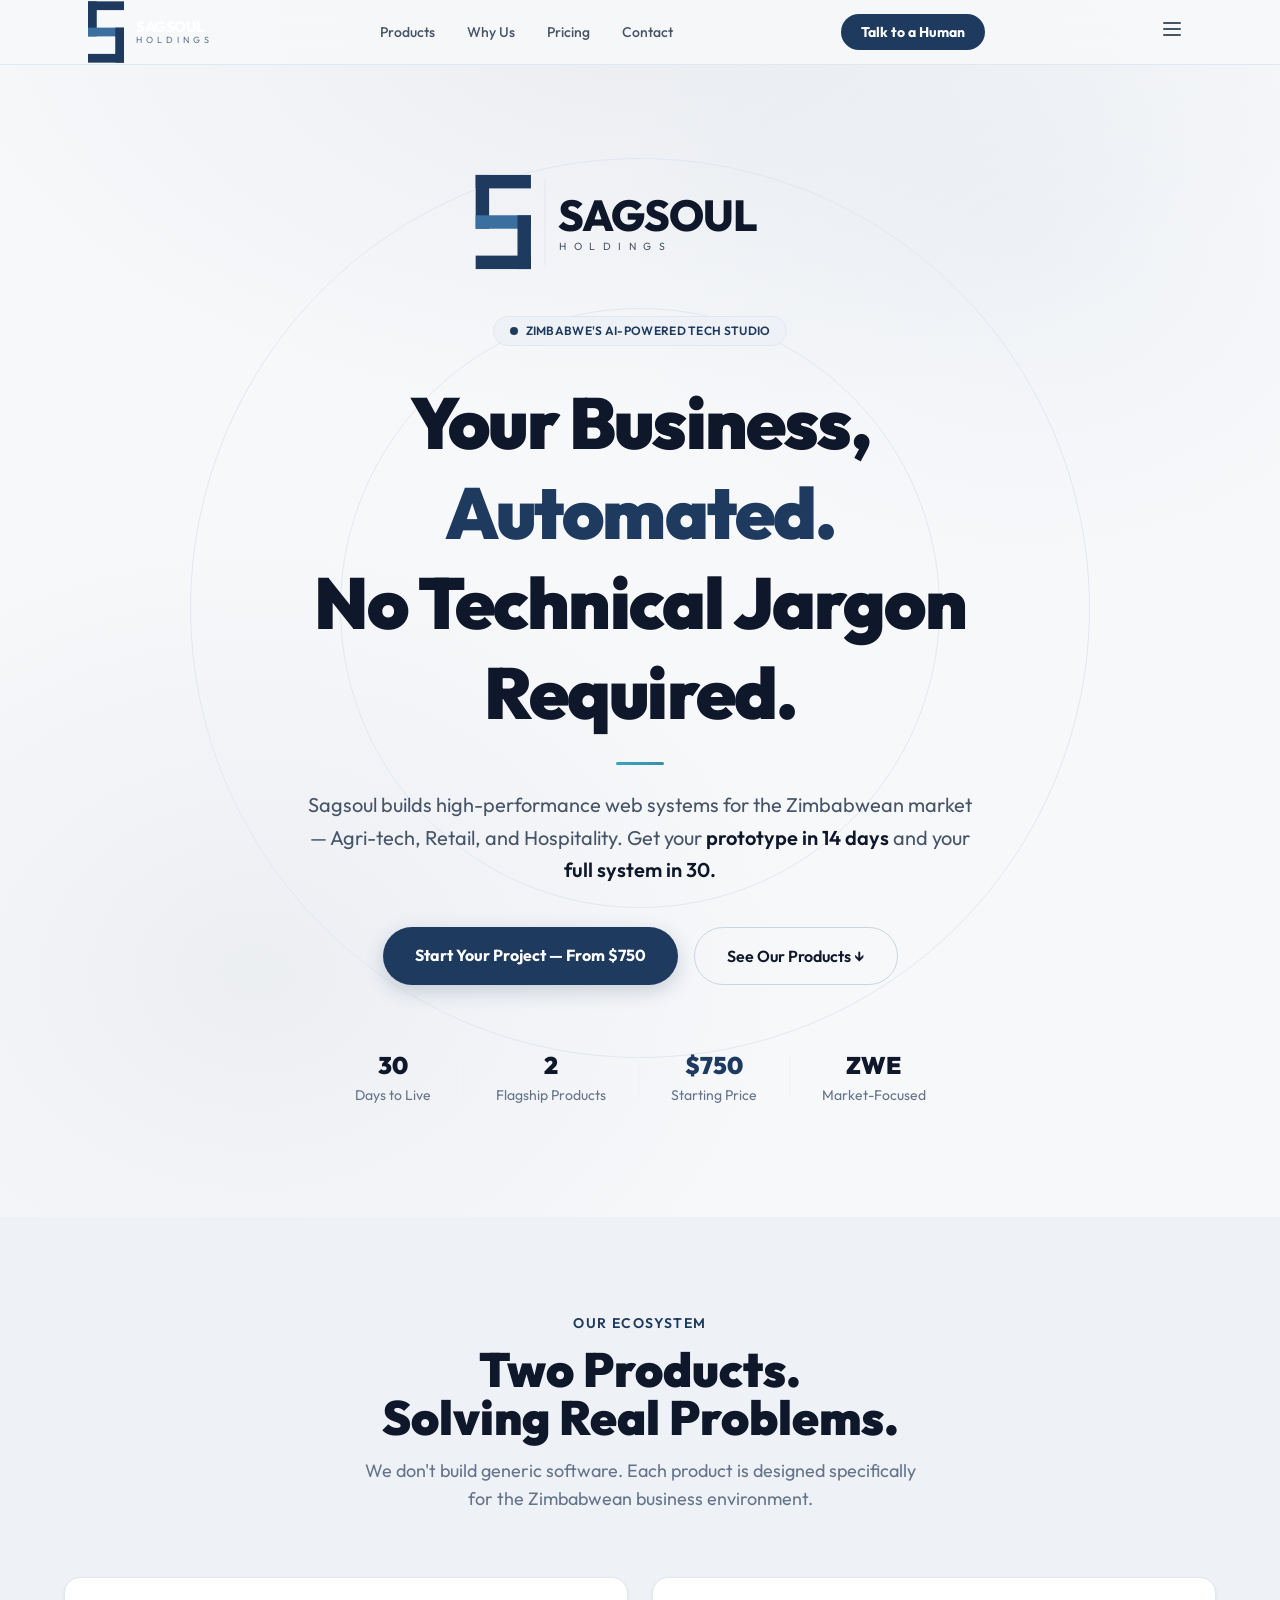
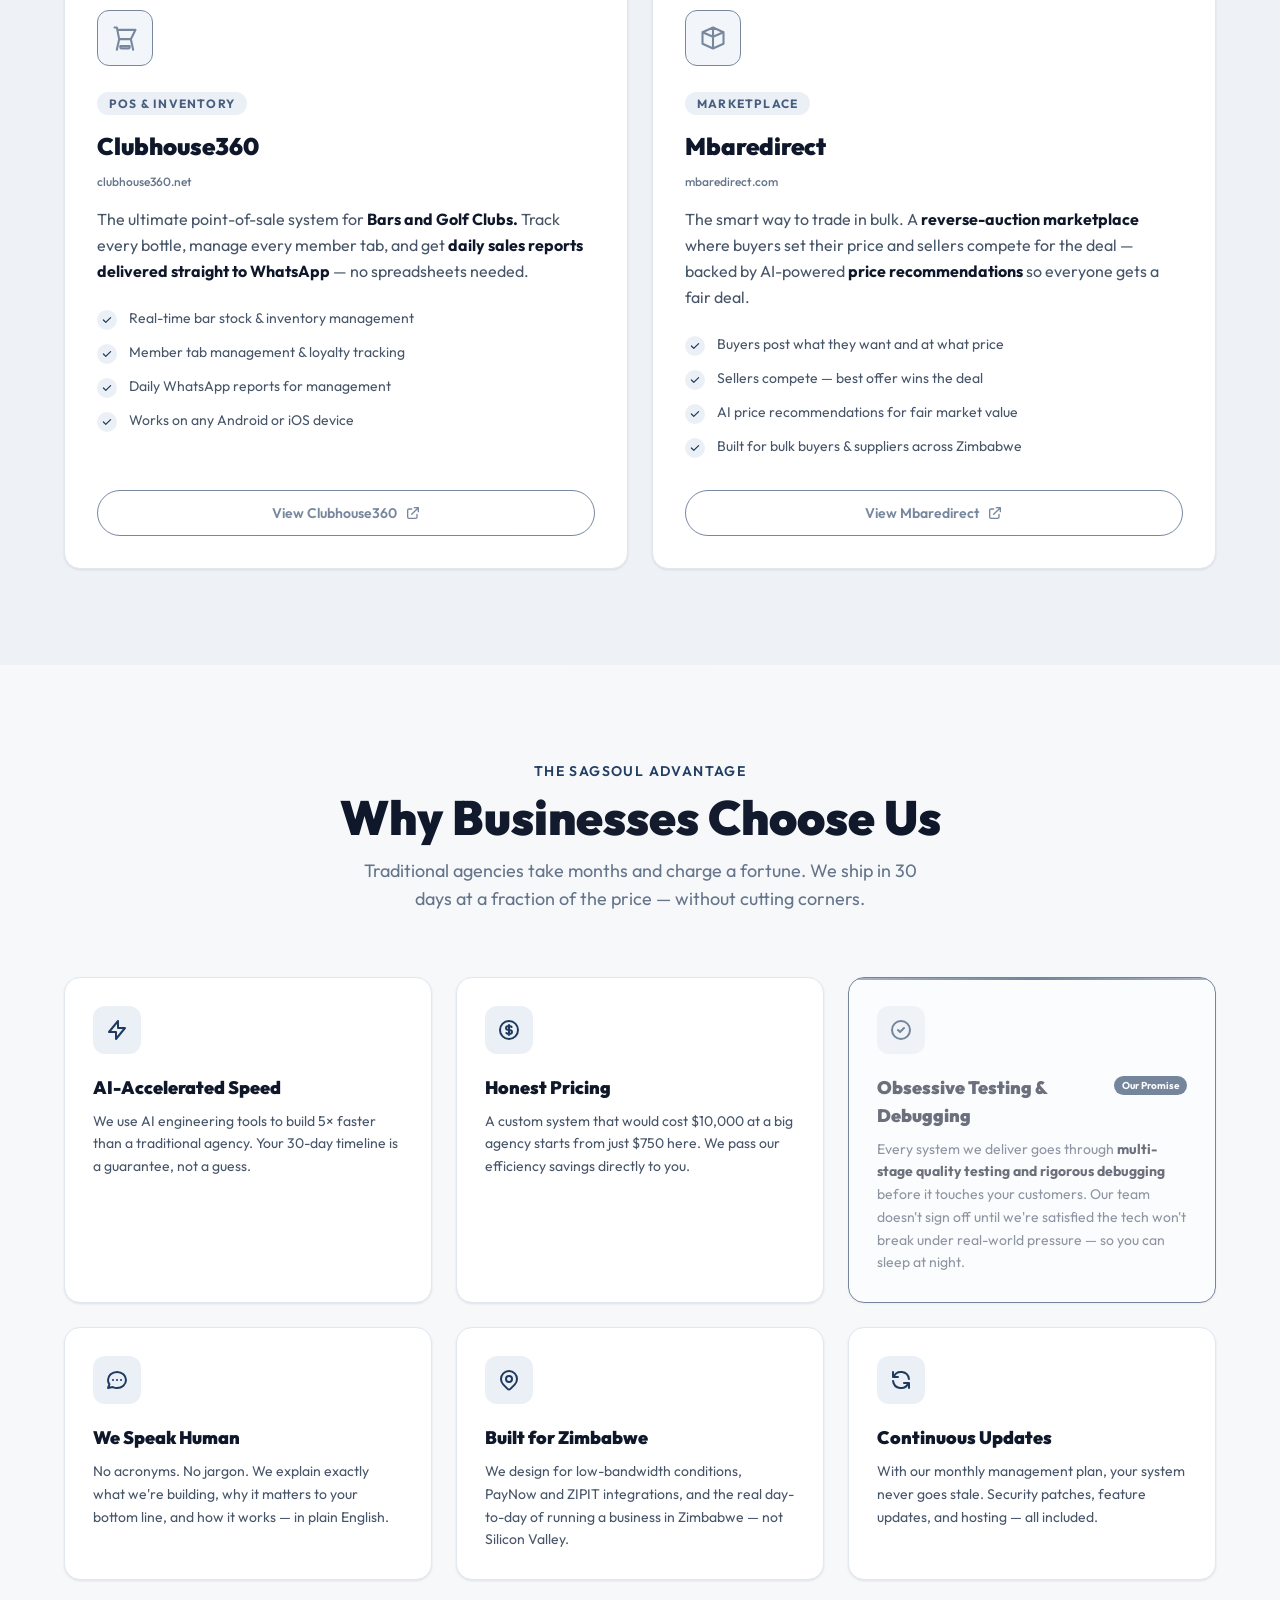
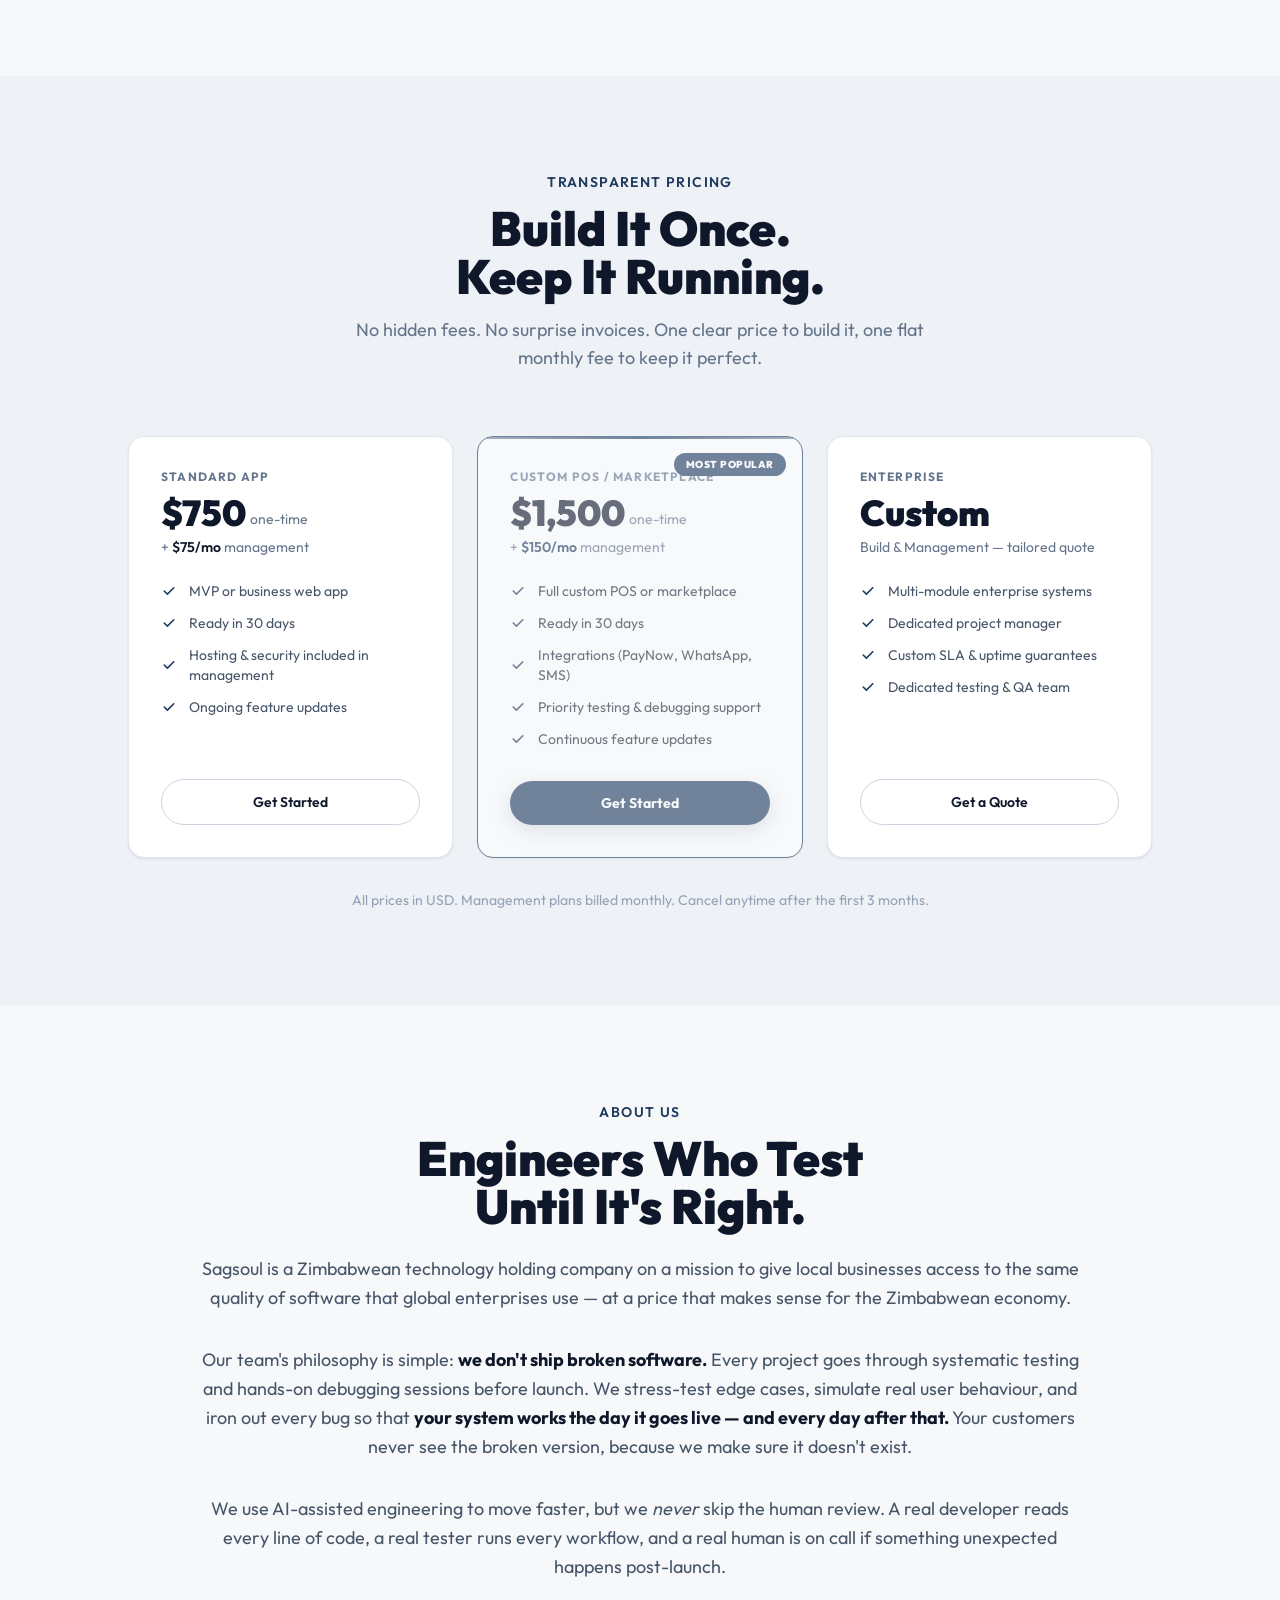
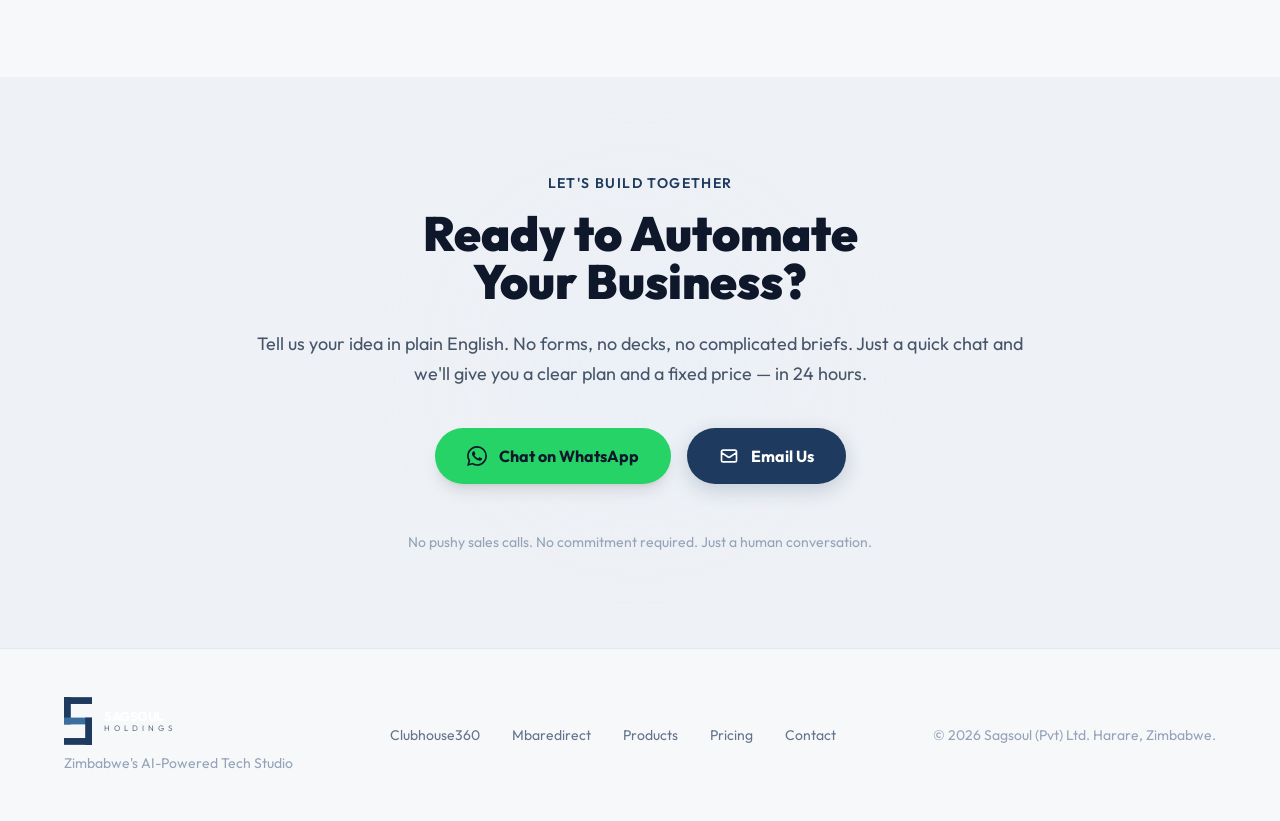
==== commit 7ca86b23: "Changes before error encountered Agent-Logs-Url: https://github.com/Sagsoul/sagsoul/sessions/d788653" ====
--- a/index.html
+++ b/index.html
@@ -14,77 +14,331 @@
   <link rel="preconnect" href="https://fonts.gstatic.com" crossorigin />
   <link href="https://fonts.googleapis.com/css2?family=Outfit:wght@300;400;500;600;700;800;900&family=JetBrains+Mono:wght@400;500&display=swap" rel="stylesheet" />
   <style>
-    /* ── Brand colour tokens ── */
-    :root {
-      --black:       #0D0D0D;
-      --white:       #F5F3EE;
-      --accent:      #0891B2;
-      --accent-dark: #0E7490;
-      --n50:  #F8F7F5;
-      --n100: #F1EFEA;
-      --n200: #D3D1C7;
-      --n400: #B4B2A9;
-      --n600: #888780;
-      --n800: #444441;
-      --n900: #2C2C2A;
-
-      /* Override Tailwind theme tokens → new brand palette */
-      --font-sans:      'Outfit', 'Helvetica Neue', Arial, sans-serif;
-      --color-navy:     #0D0D0D;
-      --color-navy-800: #0D0D0D;
-      --color-navy-700: #2C2C2A;
-      --color-gold:     #0891B2;
-      --color-gold-400: #0E7490;
-      --color-charcoal: #2C2C2A;
-    }
-
-    /* text-navy was dark-on-gold; now must be warm-white-on-teal */
-    .text-navy { color: #F5F3EE !important; }
-
-    /* Subtle warm noise texture overlay */
-    body::before {
-      content: '';
-      position: fixed;
-      inset: 0;
-      z-index: 0;
-      pointer-events: none;
-      background-image: url("data:image/svg+xml,%3Csvg xmlns='http://www.w3.org/2000/svg' width='300' height='300'%3E%3Cfilter id='noise'%3E%3CfeTurbulence type='fractalNoise' baseFrequency='0.65' numOctaves='3' stitchTiles='stitch'/%3E%3CfeColorMatrix type='saturate' values='0'/%3E%3C/filter%3E%3Crect width='300' height='300' filter='url(%23noise)' opacity='0.035'/%3E%3C/svg%3E");
-      opacity: 0.6;
-    }
-    /* Subtle gradient glow behind hero text */
-    .hero-glow {
-      background:
-        radial-gradient(ellipse 70% 60% at 20% 80%, rgba(8,145,178,0.06) 0%, transparent 60%),
-        radial-gradient(ellipse 60% 50% at 80% 20%, rgba(245,243,238,0.04) 0%, transparent 55%),
-        radial-gradient(ellipse 80% 50% at 50% 0%, rgba(8,145,178,0.10) 0%, transparent 70%);
-    }
-    /* Teal solid colour — replaces the old gold gradient */
-    .text-gold-gradient {
-      color: #0891B2;
-    }
-    /* Card border glow on hover */
-    .card-hover {
-      transition: box-shadow 0.3s ease, transform 0.3s ease;
-    }
-    .card-hover:hover {
-      box-shadow: 0 0 0 1px rgba(8,145,178,0.35), 0 20px 60px rgba(0,0,0,0.35), 0 4px 24px rgba(245,243,238,0.03);
-      transform: translateY(-4px);
-    }
-    /* Warmer card surfaces */
-    [class*="bg-charcoal"], .bg-charcoal {
-      background-color: #1A1917 !important;
-    }
-    [class*="bg-navy-800"], .bg-navy-800 {
-      background-color: #111110 !important;
-    }
-    [class*="bg-navy-700"], .bg-navy-700 {
-      background-color: #1E1D1B !important;
-    }
-    /* Alternating section warmth */
-    #ecosystem, #pricing, #contact {
-      background-image: radial-gradient(ellipse 100% 100% at 50% 0%, rgba(245,243,238,0.015) 0%, transparent 70%);
-    }
-    h1 { color: #F5F3EE; }
+/* ════════════════════════════════════════════════════════════
+   SAGSOUL — EXECUTIVE LIGHT MODE DESIGN SYSTEM
+   ════════════════════════════════════════════════════════════ */
+
+:root {
+  /* 1. BACKGROUNDS — off-white, never pure #FFFFFF */
+  --bg-base:          #F7F8FA;
+  --bg-elevated:      #FFFFFF;
+  --bg-section-alt:   #EEF1F5;
+  --bg-muted:         #E6EAF0;
+  --bg-warm-paper:    #FAFAF7;
+
+  /* 2. TEXT — deep slate, never pure #000000 */
+  --text-primary:     #0F172A;
+  --text-body:        #1F2937;
+  --text-muted:       #475569;
+  --text-subtle:      #64748B;
+  --text-disabled:    #94A3B8;
+  --text-on-accent:   #FFFFFF;
+
+  /* 3. BRAND / ACCENT */
+  --brand-navy:       #1E3A5F;
+  --brand-navy-700:   #163050;
+  --brand-navy-50:    #EBF0F7;
+  --brand-steel:      #3B6FA0;
+  --brand-steel-700:  #2E5A85;
+  --brand-steel-50:   #EEF4FA;
+  --brand-emerald:    #0E7C5A;
+  --brand-emerald-50: #E6F4EE;
+  --brand-amber:      #B45309;
+  --brand-amber-50:   #FEF3E7;
+
+  /* 4. STRUCTURAL */
+  --border-hairline:  #E2E8F0;
+  --border-strong:    #CBD5E1;
+  --border-focus:     #3B6FA0;
+
+  /* 5. SHADOWS */
+  --shadow-xs:        0 1px 2px   rgba(15, 23, 42, 0.04);
+  --shadow-sm:        0 1px 2px   rgba(15, 23, 42, 0.04),
+                      0 1px 3px   rgba(15, 23, 42, 0.06);
+  --shadow-md:        0 4px 6px   rgba(15, 23, 42, 0.04),
+                      0 10px 15px rgba(15, 23, 42, 0.06);
+  --shadow-lg:        0 10px 15px rgba(15, 23, 42, 0.05),
+                      0 20px 40px rgba(15, 23, 42, 0.08);
+  --shadow-card-hover:0 0 0 1px   rgba(30, 58, 95, 0.12),
+                      0 12px 28px rgba(15, 23, 42, 0.10),
+                      0 2px 6px   rgba(15, 23, 42, 0.04);
+  --shadow-accent:    0 6px 20px  rgba(30, 58, 95, 0.20);
+
+  /* 6. TYPOGRAPHY */
+  --font-sans:        'Outfit', 'Inter', 'Helvetica Neue', Arial, sans-serif;
+  --font-mono:        'JetBrains Mono', ui-monospace, SFMono-Regular, monospace;
+
+  /* LEGACY TOKEN REMAPPING — keeps existing utility classes working */
+  --color-navy:       var(--bg-base);
+  --color-navy-800:   var(--bg-section-alt);
+  --color-navy-700:   var(--bg-elevated);
+  --color-gold:       var(--brand-navy);
+  --color-gold-400:   var(--brand-navy-700);
+  --color-charcoal:   var(--bg-elevated);
+
+  --black:            var(--text-primary);
+  --white:            var(--bg-elevated);
+  --accent:           var(--brand-navy);
+  --accent-dark:      var(--brand-navy-700);
+  --n50:  #F7F8FA;
+  --n100: #EEF1F5;
+  --n200: #E2E8F0;
+  --n400: #94A3B8;
+  --n600: #64748B;
+  --n800: #1F2937;
+  --n900: #0F172A;
+}
+
+html, body {
+  background-color: var(--bg-base);
+  color: var(--text-body);
+  font-family: var(--font-sans);
+  -webkit-font-smoothing: antialiased;
+  -moz-osx-font-smoothing: grayscale;
+}
+
+body::before { display: none !important; }
+
+h1, h2, h3, h4, h5, h6 { color: var(--text-primary); }
+h1 { color: var(--text-primary) !important; }
+.text-navy { color: var(--text-on-accent) !important; }
+.text-gold-gradient { color: var(--brand-navy); }
+
+header.fixed {
+  background-color: rgba(247, 248, 250, 0.85) !important;
+  backdrop-filter: saturate(180%) blur(12px);
+  -webkit-backdrop-filter: saturate(180%) blur(12px);
+  border-bottom: 1px solid var(--border-hairline) !important;
+}
+header.fixed nav a,
+header.fixed nav a.text-white\/70 { color: var(--text-muted) !important; }
+header.fixed nav a:hover { color: var(--brand-navy) !important; }
+
+.peer-checked\:flex.hidden.flex-col {
+  background-color: var(--bg-elevated) !important;
+  border-top: 1px solid var(--border-hairline) !important;
+}
+
+[class*="bg-charcoal"], .bg-charcoal {
+  background-color: var(--bg-elevated) !important;
+  border: 1px solid var(--border-hairline);
+}
+[class*="bg-navy-800"], .bg-navy-800 {
+  background-color: var(--bg-section-alt) !important;
+}
+[class*="bg-navy-700"], .bg-navy-700 {
+  background-color: var(--bg-elevated) !important;
+  border: 1px solid var(--brand-navy-50) !important;
+}
+
+#ecosystem, #pricing, #contact { background-image: none; }
+
+.hero-glow {
+  background:
+    radial-gradient(ellipse 70% 60% at 20% 80%, rgba(30, 58, 95, 0.05) 0%, transparent 60%),
+    radial-gradient(ellipse 60% 50% at 80% 20%, rgba(59, 111, 160, 0.04) 0%, transparent 55%),
+    radial-gradient(ellipse 80% 50% at 50% 0%, rgba(30, 58, 95, 0.06) 0%, transparent 70%);
+}
+
+.card-hover {
+  background-color: var(--bg-elevated);
+  border: 1px solid var(--border-hairline);
+  box-shadow: var(--shadow-sm);
+  transition: box-shadow 0.25s ease, transform 0.25s ease, border-color 0.25s ease;
+}
+.card-hover:hover {
+  box-shadow: var(--shadow-card-hover);
+  border-color: rgba(30, 58, 95, 0.20);
+  transform: translateY(-3px);
+}
+
+.text-white      { color: var(--text-primary) !important; }
+.text-white\/90  { color: var(--text-body) !important; }
+.text-white\/80  { color: var(--text-body) !important; }
+.text-white\/70  { color: var(--text-muted) !important; }
+.text-white\/60  { color: var(--text-muted) !important; }
+.text-white\/50  { color: var(--text-subtle) !important; }
+.text-white\/40  { color: var(--text-subtle) !important; }
+.text-white\/30  { color: var(--text-disabled) !important; }
+.text-white\/20  { color: var(--text-disabled) !important; }
+
+.text-gold,
+.hover\:text-gold:hover { color: var(--brand-navy) !important; }
+
+.bg-gold {
+  background-color: var(--brand-navy) !important;
+  color: var(--text-on-accent) !important;
+}
+.bg-gold:hover,
+.hover\:bg-gold-400:hover { background-color: var(--brand-navy-700) !important; }
+
+.shadow-gold\/20 { box-shadow: var(--shadow-accent) !important; }
+
+.bg-gold.text-navy,
+.bg-gold .text-navy { color: var(--text-on-accent) !important; }
+
+.border-white\/20 { border-color: var(--border-strong) !important; }
+.hover\:bg-white\/5:hover { background-color: var(--brand-navy-50) !important; }
+
+.border-white\/5,
+.border-white\/10 { border-color: var(--border-hairline) !important; }
+.border-gold\/20,
+.border-gold\/25,
+.border-gold\/30,
+.border-gold\/40 { border-color: var(--brand-navy) !important; opacity: 0.6; }
+
+.bg-white\/5,
+.bg-white\/10 { background-color: var(--bg-section-alt) !important; }
+.bg-gold\/10,
+.bg-gold\/15 { background-color: var(--brand-navy-50) !important; }
+
+.hero-glow + * .absolute.rounded-full.border {
+  border-color: rgba(30, 58, 95, 0.08) !important;
+}
+
+.bg-gold.text-navy.rounded-full,
+.text-navy.bg-gold {
+  background-color: var(--brand-navy) !important;
+  color: var(--text-on-accent) !important;
+}
+
+input[type="text"],
+input[type="email"],
+input[type="tel"],
+input[type="number"],
+select,
+textarea {
+  background-color: var(--bg-elevated);
+  color: var(--text-body);
+  border: 1px solid var(--border-hairline);
+  border-radius: 10px;
+  padding: 12px 14px;
+  font-family: var(--font-sans);
+  font-size: 15px;
+  transition: border-color 0.2s ease, box-shadow 0.2s ease;
+  width: 100%;
+}
+input::placeholder,
+textarea::placeholder { color: var(--text-disabled); }
+input:focus, select:focus, textarea:focus {
+  outline: none;
+  border-color: var(--border-focus);
+  box-shadow: 0 0 0 3px rgba(59, 111, 160, 0.15);
+}
+label {
+  display: block;
+  font-size: 13px;
+  font-weight: 600;
+  color: var(--text-muted);
+  margin-bottom: 6px;
+  letter-spacing: 0.01em;
+}
+
+code, pre, kbd, samp { font-family: var(--font-mono); }
+pre, code.block, .code-block {
+  background-color: #0F172A;
+  color: #E2E8F0;
+  border: 1px solid #1E293B;
+  border-radius: 12px;
+  padding: 16px 18px;
+  font-size: 13.5px;
+  line-height: 1.55;
+  overflow-x: auto;
+}
+:not(pre) > code {
+  background-color: var(--bg-section-alt);
+  color: var(--brand-navy);
+  padding: 2px 6px;
+  border-radius: 6px;
+  font-size: 0.9em;
+  border: 1px solid var(--border-hairline);
+}
+
+.timeline-rail {
+  background: linear-gradient(180deg, var(--brand-navy-50) 0%, var(--border-hairline) 100%);
+  width: 2px;
+}
+.timeline-node {
+  background-color: var(--brand-navy);
+  color: var(--text-on-accent);
+  border: 4px solid var(--bg-base);
+  box-shadow: var(--shadow-sm);
+  border-radius: 9999px;
+  width: 40px; height: 40px;
+  display: flex; align-items: center; justify-content: center;
+  font-weight: 800;
+}
+.timeline-card {
+  background-color: var(--bg-elevated);
+  border: 1px solid var(--border-hairline);
+  border-left: 3px solid var(--brand-steel);
+  border-radius: 12px;
+  padding: 24px 28px;
+  box-shadow: var(--shadow-sm);
+}
+
+table.exec-table {
+  width: 100%;
+  border-collapse: separate;
+  border-spacing: 0;
+  background-color: var(--bg-elevated);
+  border: 1px solid var(--border-hairline);
+  border-radius: 12px;
+  overflow: hidden;
+  box-shadow: var(--shadow-xs);
+}
+table.exec-table thead th {
+  background-color: var(--bg-section-alt);
+  color: var(--text-primary);
+  font-weight: 700;
+  font-size: 13px;
+  letter-spacing: 0.04em;
+  text-transform: uppercase;
+  padding: 14px 18px;
+  border-bottom: 1px solid var(--border-strong);
+  text-align: left;
+}
+table.exec-table tbody td {
+  color: var(--text-body);
+  padding: 14px 18px;
+  border-bottom: 1px solid var(--border-hairline);
+}
+table.exec-table tbody tr:last-child td { border-bottom: 0; }
+table.exec-table tbody tr:hover td { background-color: var(--bg-section-alt); }
+
+.risk-card {
+  background-color: var(--bg-elevated);
+  border: 1px solid var(--border-hairline);
+  border-top: 3px solid var(--brand-amber);
+  border-radius: 12px;
+  padding: 28px;
+  box-shadow: var(--shadow-sm);
+}
+.risk-card .risk-icon {
+  background-color: var(--brand-amber-50);
+  color: var(--brand-amber);
+  width: 44px; height: 44px;
+  border-radius: 10px;
+  display: flex; align-items: center; justify-content: center;
+}
+
+svg rect[fill="#F5F3EE"] { fill: var(--brand-navy) !important; }
+svg rect[fill="#0891B2"] { fill: var(--brand-steel) !important; }
+svg text[fill="#F5F3EE"] { fill: var(--text-primary) !important; }
+svg text[fill="#888780"] { fill: var(--text-muted) !important; }
+svg line[stroke="#444441"] { stroke: var(--border-strong) !important; }
+
+:focus-visible {
+  outline: 2px solid var(--border-focus);
+  outline-offset: 2px;
+  border-radius: 6px;
+}
+@media (prefers-reduced-motion: reduce) {
+  *, *::before, *::after {
+    transition-duration: 0.001ms !important;
+    animation-duration: 0.001ms !important;
+  }
+}
   </style>
 </head>
 
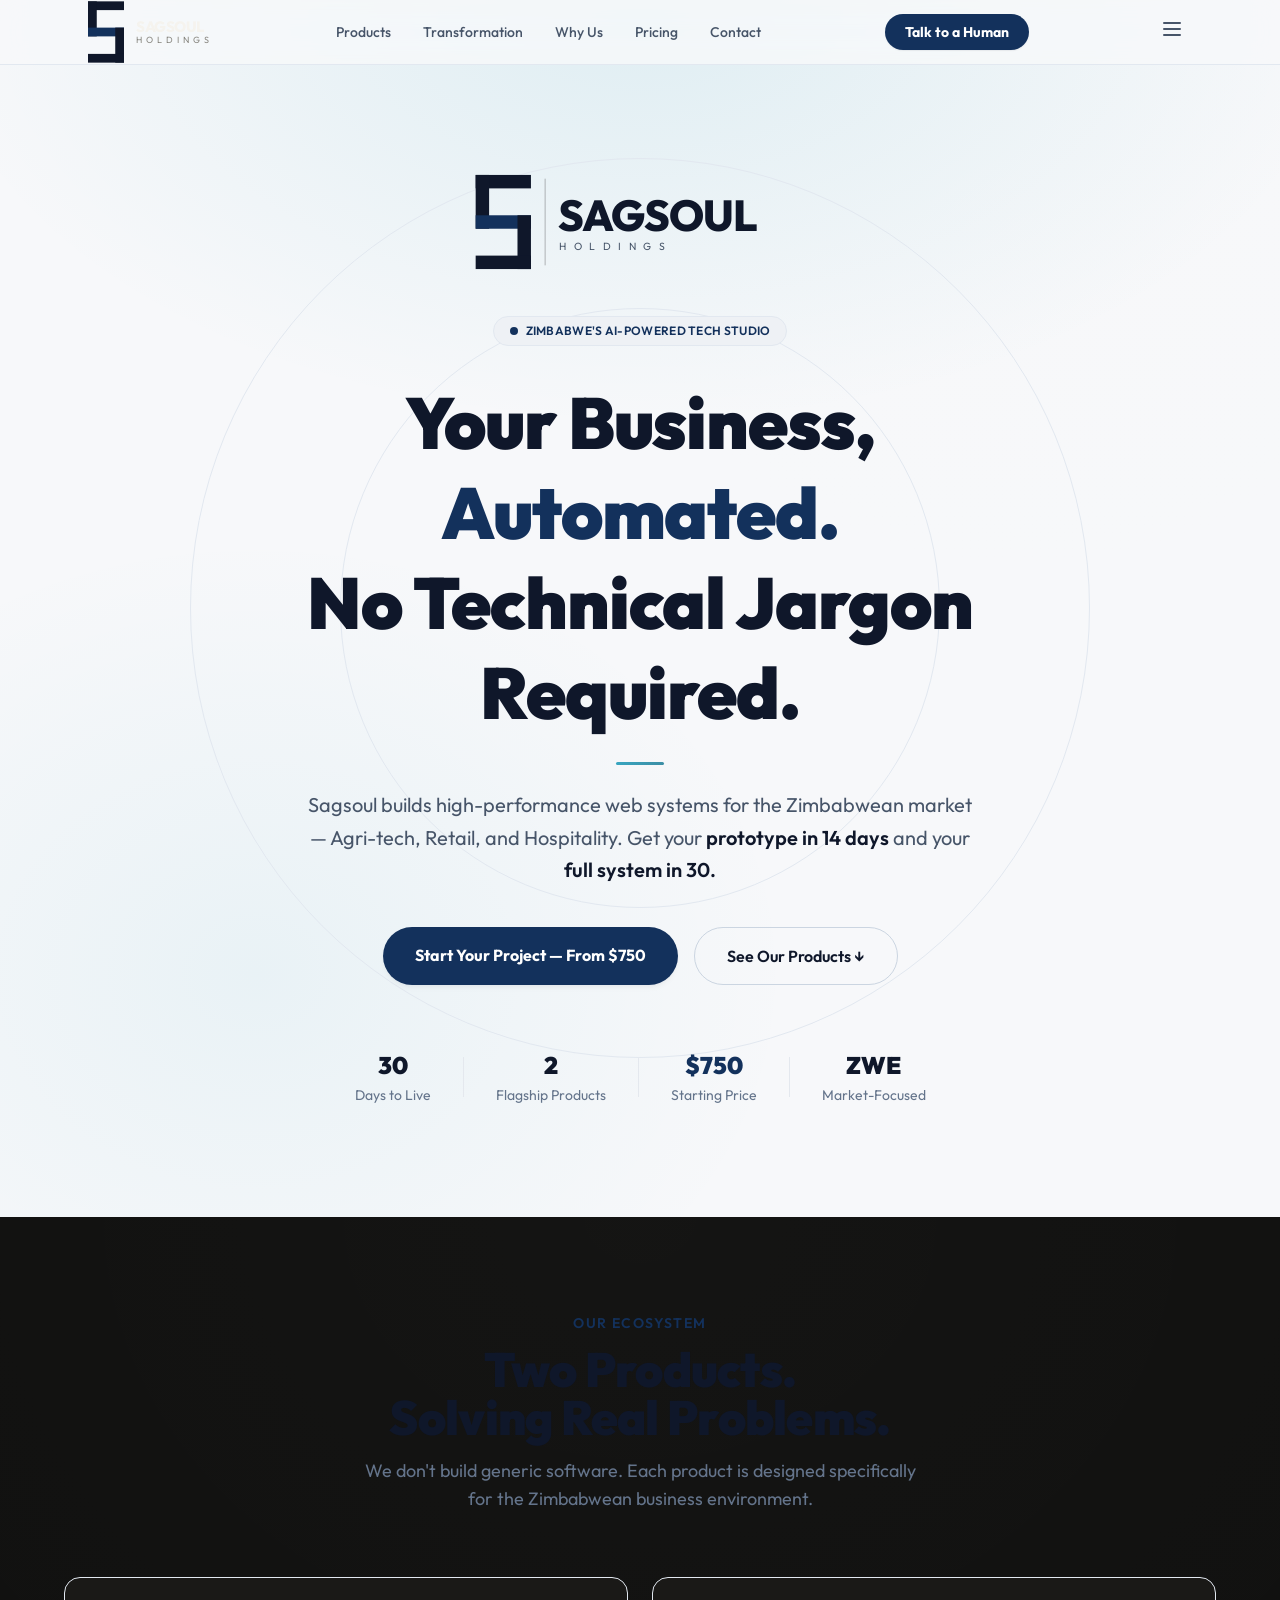
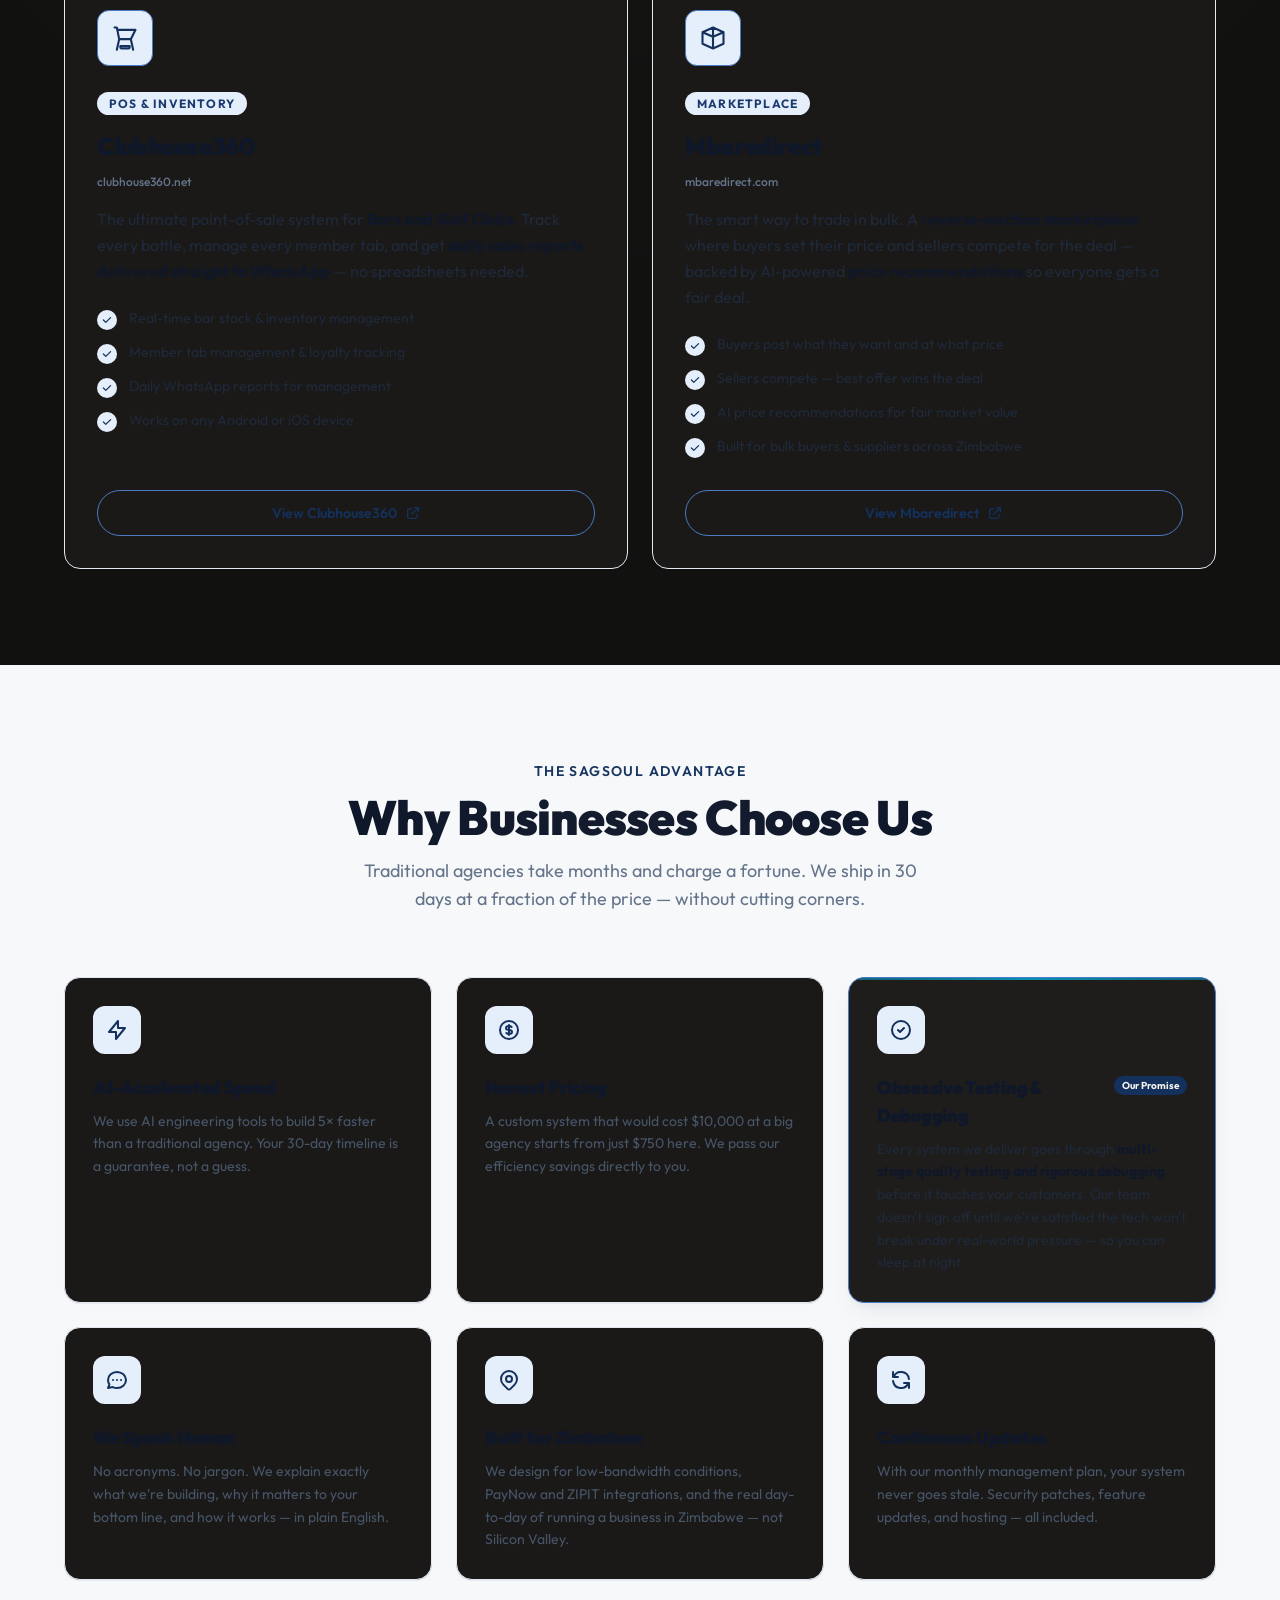
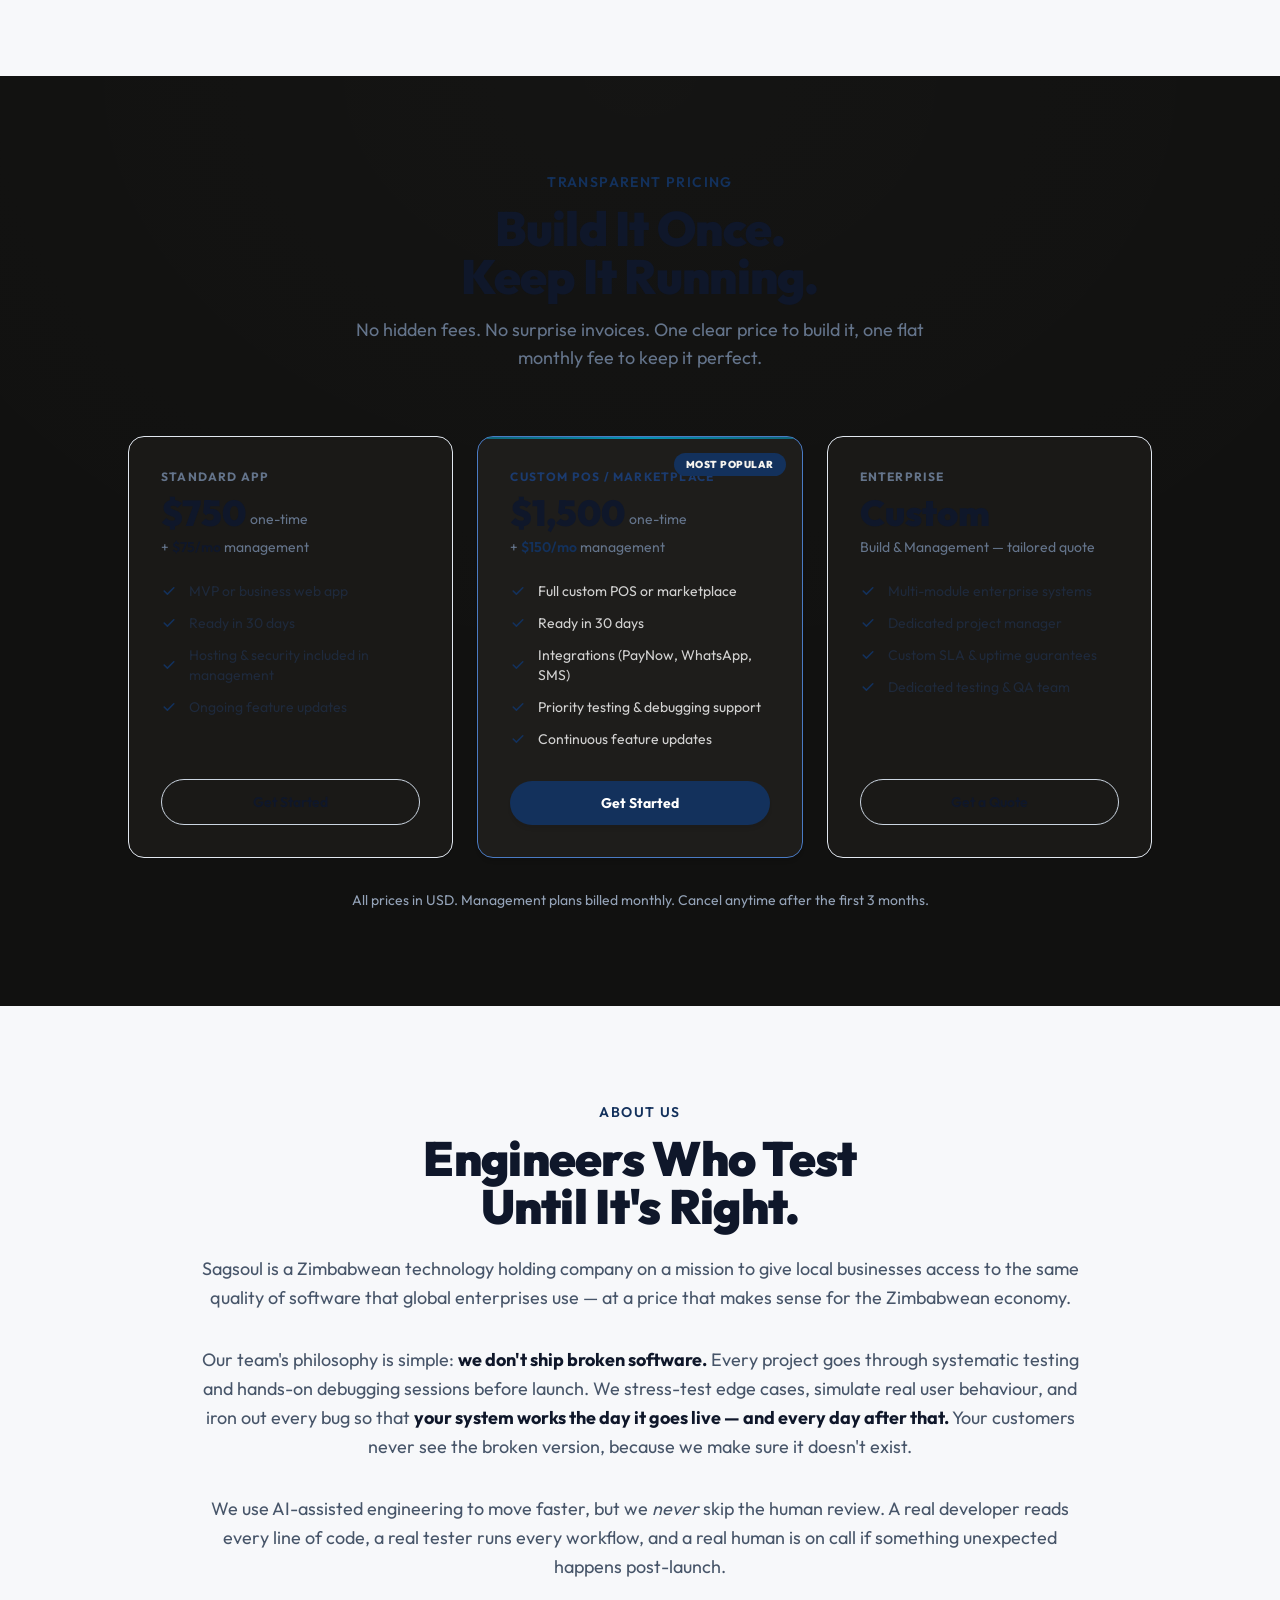
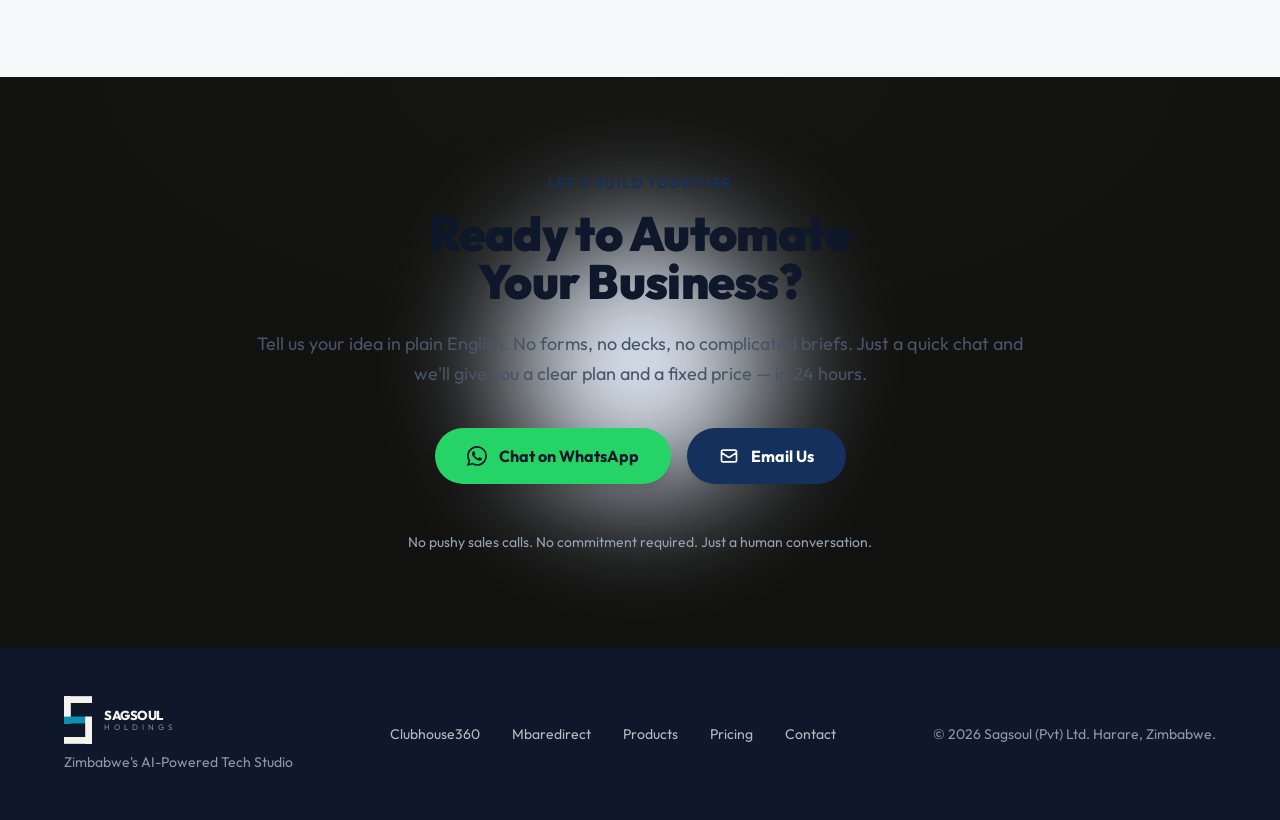
==== commit a16ed53c: "feat: add executive light theme and transformation service page" ====
--- a/index.html
+++ b/index.html
@@ -6,339 +6,85 @@
   <title>Sagsoul Holdings — Your Business, Automated.</title>
   <meta name="description" content="Sagsoul builds high-performance web systems for the Zimbabwean market. AI-accelerated engineering that speaks Human, not Technical." />
   <!-- Favicon — Sagsoul icon mark -->
-  <link rel="icon" type="image/svg+xml" href="data:image/svg+xml,%3Csvg xmlns='http://www.w3.org/2000/svg' viewBox='0 0 74 126'%3E%3Crect fill='%230D0D0D' x='0' y='0' width='74' height='126'/%3E%3Crect fill='%23F5F3EE' x='7' y='7' width='60' height='14'/%3E%3Crect fill='%23F5F3EE' x='7' y='7' width='14' height='58'/%3E%3Crect fill='%230891B2' x='7' y='43' width='60' height='14'/%3E%3Crect fill='%23F5F3EE' x='53' y='43' width='14' height='58'/%3E%3Crect fill='%23F5F3EE' x='7' y='87' width='60' height='14'/%3E%3C/svg%3E" />
-  <link rel="apple-touch-icon" href="data:image/svg+xml,%3Csvg xmlns='http://www.w3.org/2000/svg' viewBox='0 0 74 126'%3E%3Crect fill='%230D0D0D' x='0' y='0' width='74' height='126'/%3E%3Crect fill='%23F5F3EE' x='7' y='7' width='60' height='14'/%3E%3Crect fill='%23F5F3EE' x='7' y='7' width='14' height='58'/%3E%3Crect fill='%230891B2' x='7' y='43' width='60' height='14'/%3E%3Crect fill='%23F5F3EE' x='53' y='43' width='14' height='58'/%3E%3Crect fill='%23F5F3EE' x='7' y='87' width='60' height='14'/%3E%3C/svg%3E" />
+  <link rel="icon" type="image/svg+xml" href="data:image/svg+xml,%3Csvg xmlns='http://www.w3.org/2000/svg' viewBox='0 0 74 126'%3E%3Crect fill='%23F7F8FA' x='0' y='0' width='74' height='126'/%3E%3Crect fill='%230F172A' x='7' y='7' width='60' height='14'/%3E%3Crect fill='%230F172A' x='7' y='7' width='14' height='58'/%3E%3Crect fill='%2313315C' x='7' y='43' width='60' height='14'/%3E%3Crect fill='%230F172A' x='53' y='43' width='14' height='58'/%3E%3Crect fill='%230F172A' x='7' y='87' width='60' height='14'/%3E%3C/svg%3E" />
+  <link rel="apple-touch-icon" href="data:image/svg+xml,%3Csvg xmlns='http://www.w3.org/2000/svg' viewBox='0 0 74 126'%3E%3Crect fill='%23F7F8FA' x='0' y='0' width='74' height='126'/%3E%3Crect fill='%230F172A' x='7' y='7' width='60' height='14'/%3E%3Crect fill='%230F172A' x='7' y='7' width='14' height='58'/%3E%3Crect fill='%2313315C' x='7' y='43' width='60' height='14'/%3E%3Crect fill='%230F172A' x='53' y='43' width='14' height='58'/%3E%3Crect fill='%230F172A' x='7' y='87' width='60' height='14'/%3E%3C/svg%3E" />
   <link rel="stylesheet" href="styles.css" />
+  <link rel="stylesheet" href="light-theme.css" />
   <!-- Outfit + JetBrains Mono fonts -->
   <link rel="preconnect" href="https://fonts.googleapis.com" />
   <link rel="preconnect" href="https://fonts.gstatic.com" crossorigin />
   <link href="https://fonts.googleapis.com/css2?family=Outfit:wght@300;400;500;600;700;800;900&family=JetBrains+Mono:wght@400;500&display=swap" rel="stylesheet" />
   <style>
-/* ════════════════════════════════════════════════════════════
-   SAGSOUL — EXECUTIVE LIGHT MODE DESIGN SYSTEM
-   ════════════════════════════════════════════════════════════ */
-
-:root {
-  /* 1. BACKGROUNDS — off-white, never pure #FFFFFF */
-  --bg-base:          #F7F8FA;
-  --bg-elevated:      #FFFFFF;
-  --bg-section-alt:   #EEF1F5;
-  --bg-muted:         #E6EAF0;
-  --bg-warm-paper:    #FAFAF7;
-
-  /* 2. TEXT — deep slate, never pure #000000 */
-  --text-primary:     #0F172A;
-  --text-body:        #1F2937;
-  --text-muted:       #475569;
-  --text-subtle:      #64748B;
-  --text-disabled:    #94A3B8;
-  --text-on-accent:   #FFFFFF;
-
-  /* 3. BRAND / ACCENT */
-  --brand-navy:       #1E3A5F;
-  --brand-navy-700:   #163050;
-  --brand-navy-50:    #EBF0F7;
-  --brand-steel:      #3B6FA0;
-  --brand-steel-700:  #2E5A85;
-  --brand-steel-50:   #EEF4FA;
-  --brand-emerald:    #0E7C5A;
-  --brand-emerald-50: #E6F4EE;
-  --brand-amber:      #B45309;
-  --brand-amber-50:   #FEF3E7;
-
-  /* 4. STRUCTURAL */
-  --border-hairline:  #E2E8F0;
-  --border-strong:    #CBD5E1;
-  --border-focus:     #3B6FA0;
-
-  /* 5. SHADOWS */
-  --shadow-xs:        0 1px 2px   rgba(15, 23, 42, 0.04);
-  --shadow-sm:        0 1px 2px   rgba(15, 23, 42, 0.04),
-                      0 1px 3px   rgba(15, 23, 42, 0.06);
-  --shadow-md:        0 4px 6px   rgba(15, 23, 42, 0.04),
-                      0 10px 15px rgba(15, 23, 42, 0.06);
-  --shadow-lg:        0 10px 15px rgba(15, 23, 42, 0.05),
-                      0 20px 40px rgba(15, 23, 42, 0.08);
-  --shadow-card-hover:0 0 0 1px   rgba(30, 58, 95, 0.12),
-                      0 12px 28px rgba(15, 23, 42, 0.10),
-                      0 2px 6px   rgba(15, 23, 42, 0.04);
-  --shadow-accent:    0 6px 20px  rgba(30, 58, 95, 0.20);
-
-  /* 6. TYPOGRAPHY */
-  --font-sans:        'Outfit', 'Inter', 'Helvetica Neue', Arial, sans-serif;
-  --font-mono:        'JetBrains Mono', ui-monospace, SFMono-Regular, monospace;
-
-  /* LEGACY TOKEN REMAPPING — keeps existing utility classes working */
-  --color-navy:       var(--bg-base);
-  --color-navy-800:   var(--bg-section-alt);
-  --color-navy-700:   var(--bg-elevated);
-  --color-gold:       var(--brand-navy);
-  --color-gold-400:   var(--brand-navy-700);
-  --color-charcoal:   var(--bg-elevated);
-
-  --black:            var(--text-primary);
-  --white:            var(--bg-elevated);
-  --accent:           var(--brand-navy);
-  --accent-dark:      var(--brand-navy-700);
-  --n50:  #F7F8FA;
-  --n100: #EEF1F5;
-  --n200: #E2E8F0;
-  --n400: #94A3B8;
-  --n600: #64748B;
-  --n800: #1F2937;
-  --n900: #0F172A;
-}
-
-html, body {
-  background-color: var(--bg-base);
-  color: var(--text-body);
-  font-family: var(--font-sans);
-  -webkit-font-smoothing: antialiased;
-  -moz-osx-font-smoothing: grayscale;
-}
-
-body::before { display: none !important; }
-
-h1, h2, h3, h4, h5, h6 { color: var(--text-primary); }
-h1 { color: var(--text-primary) !important; }
-.text-navy { color: var(--text-on-accent) !important; }
-.text-gold-gradient { color: var(--brand-navy); }
-
-header.fixed {
-  background-color: rgba(247, 248, 250, 0.85) !important;
-  backdrop-filter: saturate(180%) blur(12px);
-  -webkit-backdrop-filter: saturate(180%) blur(12px);
-  border-bottom: 1px solid var(--border-hairline) !important;
-}
-header.fixed nav a,
-header.fixed nav a.text-white\/70 { color: var(--text-muted) !important; }
-header.fixed nav a:hover { color: var(--brand-navy) !important; }
-
-.peer-checked\:flex.hidden.flex-col {
-  background-color: var(--bg-elevated) !important;
-  border-top: 1px solid var(--border-hairline) !important;
-}
-
-[class*="bg-charcoal"], .bg-charcoal {
-  background-color: var(--bg-elevated) !important;
-  border: 1px solid var(--border-hairline);
-}
-[class*="bg-navy-800"], .bg-navy-800 {
-  background-color: var(--bg-section-alt) !important;
-}
-[class*="bg-navy-700"], .bg-navy-700 {
-  background-color: var(--bg-elevated) !important;
-  border: 1px solid var(--brand-navy-50) !important;
-}
-
-#ecosystem, #pricing, #contact { background-image: none; }
-
-.hero-glow {
-  background:
-    radial-gradient(ellipse 70% 60% at 20% 80%, rgba(30, 58, 95, 0.05) 0%, transparent 60%),
-    radial-gradient(ellipse 60% 50% at 80% 20%, rgba(59, 111, 160, 0.04) 0%, transparent 55%),
-    radial-gradient(ellipse 80% 50% at 50% 0%, rgba(30, 58, 95, 0.06) 0%, transparent 70%);
-}
-
-.card-hover {
-  background-color: var(--bg-elevated);
-  border: 1px solid var(--border-hairline);
-  box-shadow: var(--shadow-sm);
-  transition: box-shadow 0.25s ease, transform 0.25s ease, border-color 0.25s ease;
-}
-.card-hover:hover {
-  box-shadow: var(--shadow-card-hover);
-  border-color: rgba(30, 58, 95, 0.20);
-  transform: translateY(-3px);
-}
-
-.text-white      { color: var(--text-primary) !important; }
-.text-white\/90  { color: var(--text-body) !important; }
-.text-white\/80  { color: var(--text-body) !important; }
-.text-white\/70  { color: var(--text-muted) !important; }
-.text-white\/60  { color: var(--text-muted) !important; }
-.text-white\/50  { color: var(--text-subtle) !important; }
-.text-white\/40  { color: var(--text-subtle) !important; }
-.text-white\/30  { color: var(--text-disabled) !important; }
-.text-white\/20  { color: var(--text-disabled) !important; }
-
-.text-gold,
-.hover\:text-gold:hover { color: var(--brand-navy) !important; }
-
-.bg-gold {
-  background-color: var(--brand-navy) !important;
-  color: var(--text-on-accent) !important;
-}
-.bg-gold:hover,
-.hover\:bg-gold-400:hover { background-color: var(--brand-navy-700) !important; }
-
-.shadow-gold\/20 { box-shadow: var(--shadow-accent) !important; }
-
-.bg-gold.text-navy,
-.bg-gold .text-navy { color: var(--text-on-accent) !important; }
-
-.border-white\/20 { border-color: var(--border-strong) !important; }
-.hover\:bg-white\/5:hover { background-color: var(--brand-navy-50) !important; }
-
-.border-white\/5,
-.border-white\/10 { border-color: var(--border-hairline) !important; }
-.border-gold\/20,
-.border-gold\/25,
-.border-gold\/30,
-.border-gold\/40 { border-color: var(--brand-navy) !important; opacity: 0.6; }
-
-.bg-white\/5,
-.bg-white\/10 { background-color: var(--bg-section-alt) !important; }
-.bg-gold\/10,
-.bg-gold\/15 { background-color: var(--brand-navy-50) !important; }
-
-.hero-glow + * .absolute.rounded-full.border {
-  border-color: rgba(30, 58, 95, 0.08) !important;
-}
-
-.bg-gold.text-navy.rounded-full,
-.text-navy.bg-gold {
-  background-color: var(--brand-navy) !important;
-  color: var(--text-on-accent) !important;
-}
-
-input[type="text"],
-input[type="email"],
-input[type="tel"],
-input[type="number"],
-select,
-textarea {
-  background-color: var(--bg-elevated);
-  color: var(--text-body);
-  border: 1px solid var(--border-hairline);
-  border-radius: 10px;
-  padding: 12px 14px;
-  font-family: var(--font-sans);
-  font-size: 15px;
-  transition: border-color 0.2s ease, box-shadow 0.2s ease;
-  width: 100%;
-}
-input::placeholder,
-textarea::placeholder { color: var(--text-disabled); }
-input:focus, select:focus, textarea:focus {
-  outline: none;
-  border-color: var(--border-focus);
-  box-shadow: 0 0 0 3px rgba(59, 111, 160, 0.15);
-}
-label {
-  display: block;
-  font-size: 13px;
-  font-weight: 600;
-  color: var(--text-muted);
-  margin-bottom: 6px;
-  letter-spacing: 0.01em;
-}
-
-code, pre, kbd, samp { font-family: var(--font-mono); }
-pre, code.block, .code-block {
-  background-color: #0F172A;
-  color: #E2E8F0;
-  border: 1px solid #1E293B;
-  border-radius: 12px;
-  padding: 16px 18px;
-  font-size: 13.5px;
-  line-height: 1.55;
-  overflow-x: auto;
-}
-:not(pre) > code {
-  background-color: var(--bg-section-alt);
-  color: var(--brand-navy);
-  padding: 2px 6px;
-  border-radius: 6px;
-  font-size: 0.9em;
-  border: 1px solid var(--border-hairline);
-}
-
-.timeline-rail {
-  background: linear-gradient(180deg, var(--brand-navy-50) 0%, var(--border-hairline) 100%);
-  width: 2px;
-}
-.timeline-node {
-  background-color: var(--brand-navy);
-  color: var(--text-on-accent);
-  border: 4px solid var(--bg-base);
-  box-shadow: var(--shadow-sm);
-  border-radius: 9999px;
-  width: 40px; height: 40px;
-  display: flex; align-items: center; justify-content: center;
-  font-weight: 800;
-}
-.timeline-card {
-  background-color: var(--bg-elevated);
-  border: 1px solid var(--border-hairline);
-  border-left: 3px solid var(--brand-steel);
-  border-radius: 12px;
-  padding: 24px 28px;
-  box-shadow: var(--shadow-sm);
-}
-
-table.exec-table {
-  width: 100%;
-  border-collapse: separate;
-  border-spacing: 0;
-  background-color: var(--bg-elevated);
-  border: 1px solid var(--border-hairline);
-  border-radius: 12px;
-  overflow: hidden;
-  box-shadow: var(--shadow-xs);
-}
-table.exec-table thead th {
-  background-color: var(--bg-section-alt);
-  color: var(--text-primary);
-  font-weight: 700;
-  font-size: 13px;
-  letter-spacing: 0.04em;
-  text-transform: uppercase;
-  padding: 14px 18px;
-  border-bottom: 1px solid var(--border-strong);
-  text-align: left;
-}
-table.exec-table tbody td {
-  color: var(--text-body);
-  padding: 14px 18px;
-  border-bottom: 1px solid var(--border-hairline);
-}
-table.exec-table tbody tr:last-child td { border-bottom: 0; }
-table.exec-table tbody tr:hover td { background-color: var(--bg-section-alt); }
-
-.risk-card {
-  background-color: var(--bg-elevated);
-  border: 1px solid var(--border-hairline);
-  border-top: 3px solid var(--brand-amber);
-  border-radius: 12px;
-  padding: 28px;
-  box-shadow: var(--shadow-sm);
-}
-.risk-card .risk-icon {
-  background-color: var(--brand-amber-50);
-  color: var(--brand-amber);
-  width: 44px; height: 44px;
-  border-radius: 10px;
-  display: flex; align-items: center; justify-content: center;
-}
-
-svg rect[fill="#F5F3EE"] { fill: var(--brand-navy) !important; }
-svg rect[fill="#0891B2"] { fill: var(--brand-steel) !important; }
-svg text[fill="#F5F3EE"] { fill: var(--text-primary) !important; }
-svg text[fill="#888780"] { fill: var(--text-muted) !important; }
-svg line[stroke="#444441"] { stroke: var(--border-strong) !important; }
-
-:focus-visible {
-  outline: 2px solid var(--border-focus);
-  outline-offset: 2px;
-  border-radius: 6px;
-}
-@media (prefers-reduced-motion: reduce) {
-  *, *::before, *::after {
-    transition-duration: 0.001ms !important;
-    animation-duration: 0.001ms !important;
-  }
-}
+    /* ── Brand colour tokens ── */
+    :root {
+      --black:       #0D0D0D;
+      --white:       #F5F3EE;
+      --accent:      #0891B2;
+      --accent-dark: #0E7490;
+      --n50:  #F8F7F5;
+      --n100: #F1EFEA;
+      --n200: #D3D1C7;
+      --n400: #B4B2A9;
+      --n600: #888780;
+      --n800: #444441;
+      --n900: #2C2C2A;
+
+      /* Override Tailwind theme tokens → new brand palette */
+      --font-sans:      'Outfit', 'Helvetica Neue', Arial, sans-serif;
+      --color-navy:     #0D0D0D;
+      --color-navy-800: #0D0D0D;
+      --color-navy-700: #2C2C2A;
+      --color-gold:     #0891B2;
+      --color-gold-400: #0E7490;
+      --color-charcoal: #2C2C2A;
+    }
+
+    /* text-navy was dark-on-gold; now must be warm-white-on-teal */
+    .text-navy { color: #F5F3EE !important; }
+
+    /* Subtle warm noise texture overlay */
+    body::before {
+      content: '';
+      position: fixed;
+      inset: 0;
+      z-index: 0;
+      pointer-events: none;
+      background-image: url("data:image/svg+xml,%3Csvg xmlns='http://www.w3.org/2000/svg' width='300' height='300'%3E%3Cfilter id='noise'%3E%3CfeTurbulence type='fractalNoise' baseFrequency='0.65' numOctaves='3' stitchTiles='stitch'/%3E%3CfeColorMatrix type='saturate' values='0'/%3E%3C/filter%3E%3Crect width='300' height='300' filter='url(%23noise)' opacity='0.035'/%3E%3C/svg%3E");
+      opacity: 0.6;
+    }
+    /* Subtle gradient glow behind hero text */
+    .hero-glow {
+      background:
+        radial-gradient(ellipse 70% 60% at 20% 80%, rgba(8,145,178,0.06) 0%, transparent 60%),
+        radial-gradient(ellipse 60% 50% at 80% 20%, rgba(245,243,238,0.04) 0%, transparent 55%),
+        radial-gradient(ellipse 80% 50% at 50% 0%, rgba(8,145,178,0.10) 0%, transparent 70%);
+    }
+    /* Teal solid colour — replaces the old gold gradient */
+    .text-gold-gradient {
+      color: #0891B2;
+    }
+    /* Card border glow on hover */
+    .card-hover {
+      transition: box-shadow 0.3s ease, transform 0.3s ease;
+    }
+    .card-hover:hover {
+      box-shadow: 0 0 0 1px rgba(8,145,178,0.35), 0 20px 60px rgba(0,0,0,0.35), 0 4px 24px rgba(245,243,238,0.03);
+      transform: translateY(-4px);
+    }
+    /* Warmer card surfaces */
+    [class*="bg-charcoal"], .bg-charcoal {
+      background-color: #1A1917 !important;
+    }
+    [class*="bg-navy-800"], .bg-navy-800 {
+      background-color: #111110 !important;
+    }
+    [class*="bg-navy-700"], .bg-navy-700 {
+      background-color: #1E1D1B !important;
+    }
+    /* Alternating section warmth */
+    #ecosystem, #pricing, #contact {
+      background-image: radial-gradient(ellipse 100% 100% at 50% 0%, rgba(245,243,238,0.015) 0%, transparent 70%);
+    }
   </style>
 </head>
 
@@ -352,11 +98,11 @@
       <!-- Logo -->
       <a href="#" class="flex items-center gap-3" aria-label="Sagsoul Holdings">
         <svg width="36" height="62" viewBox="0 0 74 126" fill="none" xmlns="http://www.w3.org/2000/svg">
-          <rect fill="#F5F3EE" x="0"  y="0"  width="74" height="18"/>
-          <rect fill="#F5F3EE" x="0"  y="0"  width="18" height="72"/>
-          <rect fill="#0891B2" x="0"  y="54" width="74" height="18"/>
-          <rect fill="#F5F3EE" x="56" y="54" width="18" height="72"/>
-          <rect fill="#F5F3EE" x="0"  y="108" width="74" height="18"/>
+          <rect fill="#0F172A" x="0"  y="0"  width="74" height="18"/>
+          <rect fill="#0F172A" x="0"  y="0"  width="18" height="72"/>
+          <rect fill="#13315C" x="0"  y="54" width="74" height="18"/>
+          <rect fill="#0F172A" x="56" y="54" width="18" height="72"/>
+          <rect fill="#0F172A" x="0"  y="108" width="74" height="18"/>
         </svg>
         <div style="line-height:1.1;">
           <div style="font-size:15px;font-weight:800;color:var(--white);letter-spacing:-0.5px;">SAGSOUL</div>
@@ -367,6 +113,7 @@
       <!-- Desktop nav -->
       <nav class="hidden md:flex items-center gap-8 text-sm font-medium text-white/70">
         <a href="#ecosystem" class="hover:text-gold transition-colors">Products</a>
+        <a href="services/digital-transformation.html" class="hover:text-gold transition-colors">Transformation</a>
         <a href="#advantage"  class="hover:text-gold transition-colors">Why Us</a>
         <a href="#pricing"    class="hover:text-gold transition-colors">Pricing</a>
         <a href="#contact"    class="hover:text-gold transition-colors">Contact</a>
@@ -390,6 +137,7 @@
     <input type="checkbox" id="mobile-menu-toggle" class="hidden peer" />
     <div class="peer-checked:flex hidden flex-col bg-navy border-t border-white/5 px-4 pb-4 md:hidden">
       <a href="#ecosystem" class="py-3 border-b border-white/5 text-white/70 hover:text-gold font-medium">Products</a>
+      <a href="services/digital-transformation.html" class="py-3 border-b border-white/5 text-white/70 hover:text-gold font-medium">Transformation</a>
       <a href="#advantage"  class="py-3 border-b border-white/5 text-white/70 hover:text-gold font-medium">Why Us</a>
       <a href="#pricing"    class="py-3 border-b border-white/5 text-white/70 hover:text-gold font-medium">Pricing</a>
       <a href="#contact"    class="py-3 text-white/70 hover:text-gold font-medium">Contact</a>
@@ -414,14 +162,14 @@
       <!-- Hero SVG logo mark -->
       <div style="margin-bottom:32px;position:relative;z-index:1;display:flex;justify-content:center;align-items:center;">
         <svg width="360" height="124" viewBox="0 0 480 166" xmlns="http://www.w3.org/2000/svg">
-          <rect fill="#F5F3EE" x="20" y="20" width="74" height="18"/>
-          <rect fill="#F5F3EE" x="20" y="20" width="18" height="72"/>
-          <rect fill="#0891B2" x="20" y="74" width="74" height="18"/>
-          <rect fill="#F5F3EE" x="76" y="74" width="18" height="72"/>
-          <rect fill="#F5F3EE" x="20" y="128" width="74" height="18"/>
+          <rect fill="#0F172A" x="20" y="20" width="74" height="18"/>
+          <rect fill="#0F172A" x="20" y="20" width="18" height="72"/>
+          <rect fill="#13315C" x="20" y="74" width="74" height="18"/>
+          <rect fill="#0F172A" x="76" y="74" width="18" height="72"/>
+          <rect fill="#0F172A" x="20" y="128" width="74" height="18"/>
           <line x1="113" y1="25" x2="113" y2="141" stroke="#444441" stroke-width="0.5"/>
-          <text x="130" y="95" font-family="'Outfit','Helvetica Neue',Arial,sans-serif" font-size="58" font-weight="800" letter-spacing="-1" fill="#F5F3EE">SAGSOUL</text>
-          <text x="132" y="121" font-family="'Outfit','Helvetica Neue',Arial,sans-serif" font-size="14" font-weight="400" letter-spacing="10" fill="#888780">HOLDINGS</text>
+          <text x="130" y="95" font-family="'Outfit','Helvetica Neue',Arial,sans-serif" font-size="58" font-weight="800" letter-spacing="-1" fill="#0F172A">SAGSOUL</text>
+          <text x="132" y="121" font-family="'Outfit','Helvetica Neue',Arial,sans-serif" font-size="14" font-weight="400" letter-spacing="10" fill="#475569">HOLDINGS</text>
         </svg>
       </div>
 
@@ -432,7 +180,7 @@
       </div>
 
       <!-- Headline -->
-      <h1 class="text-4xl sm:text-5xl md:text-6xl lg:text-7xl font-black leading-tight tracking-tight mb-6" style="color:#F5F3EE;">
+      <h1 class="text-4xl sm:text-5xl md:text-6xl lg:text-7xl font-black leading-tight tracking-tight mb-6">
         Your Business,<br />
         <span class="text-gold-gradient">Automated.</span><br />
         No Technical Jargon Required.
--- a/light-theme.css
+++ b/light-theme.css
@@ -0,0 +1,344 @@
+/* ============================================================
+   SAGSOUL — EXECUTIVE LIGHT MODE THEME
+   Drop-in override. Load AFTER styles.css.
+   Token names preserved for backwards-compatibility.
+   ============================================================ */
+
+:root {
+  /* ---------- SURFACES ---------- */
+  --bg-base:        #F7F8FA;
+  --bg-elevated:    #FFFFFF;
+  --bg-subtle:      #EEF1F5;
+  --bg-muted:       #E4E8EE;
+  --bg-inverse:     #0F172A;
+
+  /* ---------- TYPOGRAPHY ---------- */
+  --text-primary:   #0F172A;
+  --text-body:      #1E293B;
+  --text-secondary: #475569;
+  --text-muted:     #64748B;
+  --text-disabled:  #94A3B8;
+  --text-on-accent: #FFFFFF;
+
+  /* ---------- PRIMARY (Executive Navy) ---------- */
+  --primary-900:    #0B2545;
+  --primary-800:    #13315C;
+  --primary-700:    #1B3B6F;
+  --primary-600:    #2E5A9C;
+  --primary-500:    #4A7BC4;
+  --primary-100:    #E5EEFB;
+  --primary-50:     #F1F6FD;
+
+  /* ---------- SECONDARY (Executive Emerald) ---------- */
+  --accent-emerald:      #0F766E;
+  --accent-emerald-soft: #E6F4F1;
+
+  /* ---------- SEMANTIC ---------- */
+  --success:        #15803D;
+  --warning:        #B45309;
+  --danger:         #B91C1C;
+  --info:           #1D4ED8;
+
+  /* ---------- LINES ---------- */
+  --border-default: #E2E8F0;
+  --border-strong:  #CBD5E1;
+  --border-focus:   #2E5A9C;
+
+  /* ---------- SHADOWS (cool slate, layered) ---------- */
+  --shadow-sm:
+    0 1px 2px 0 rgba(15, 23, 42, 0.04),
+    0 1px 1px 0 rgba(15, 23, 42, 0.03);
+  --shadow-md:
+    0 4px 6px -2px rgba(15, 23, 42, 0.05),
+    0 2px 4px -2px rgba(15, 23, 42, 0.04);
+  --shadow-lg:
+    0 12px 24px -8px rgba(15, 23, 42, 0.10),
+    0 4px 8px -4px rgba(15, 23, 42, 0.06);
+  --shadow-card-hover:
+    0 0 0 1px rgba(46, 90, 156, 0.18),
+    0 16px 32px -12px rgba(15, 23, 42, 0.12),
+    0 4px 8px -4px rgba(15, 23, 42, 0.06);
+  --shadow-focus-ring:
+    0 0 0 3px rgba(46, 90, 156, 0.25);
+
+  /* ---------- LEGACY TOKEN OVERRIDES ---------- */
+  --black:          var(--text-primary);
+  --white:          var(--bg-base);
+  --accent:         var(--primary-800);
+  --accent-dark:    var(--primary-900);
+
+  --n50:            #F7F8FA;
+  --n100:           #EEF1F5;
+  --n200:           #E2E8F0;
+  --n400:           #94A3B8;
+  --n600:           #475569;
+  --n800:           #1E293B;
+  --n900:           #0F172A;
+
+  /* Tailwind theme tokens — remapped to light palette */
+  --color-navy:     var(--bg-base);
+  --color-navy-800: var(--bg-subtle);
+  --color-navy-700: var(--bg-elevated);
+  --color-gold:     var(--primary-800);
+  --color-gold-400: var(--primary-700);
+  --color-charcoal: var(--bg-elevated);
+}
+
+/* ============================================================
+   BASE
+   ============================================================ */
+html, body {
+  background-color: var(--bg-base);
+  color: var(--text-body);
+  -webkit-font-smoothing: antialiased;
+  -moz-osx-font-smoothing: grayscale;
+}
+body::before { display: none !important; }
+
+h1, h2, h3, h4, h5, h6 {
+  color: var(--text-primary) !important;
+  letter-spacing: -0.015em;
+}
+h1 { color: var(--text-primary) !important; }
+p { color: var(--text-body); }
+
+.text-navy        { color: var(--text-primary) !important; }
+.text-white       { color: var(--text-primary) !important; }
+.text-white\/70   { color: var(--text-body) !important; }
+.text-white\/60   { color: var(--text-secondary) !important; }
+.text-white\/50   { color: var(--text-muted) !important; }
+.text-white\/40   { color: var(--text-muted) !important; }
+.text-white\/30   { color: var(--text-disabled) !important; }
+.text-white\/20   { color: var(--text-disabled) !important; }
+
+.text-gold-gradient {
+  color: var(--primary-800);
+  background: none;
+  -webkit-text-fill-color: var(--primary-800);
+}
+
+/* ============================================================
+   SURFACES & CARDS
+   ============================================================ */
+[class*="bg-charcoal"], .bg-charcoal {
+  background-color: var(--bg-elevated) !important;
+  border-color: var(--border-default) !important;
+  box-shadow: var(--shadow-sm);
+}
+[class*="bg-navy-800"], .bg-navy-800 {
+  background-color: var(--bg-subtle) !important;
+}
+[class*="bg-navy-700"], .bg-navy-700 {
+  background-color: var(--bg-elevated) !important;
+  border-color: var(--primary-600) !important;
+  box-shadow: var(--shadow-lg);
+}
+.bg-navy { background-color: var(--bg-base) !important; }
+
+.border-white\/10,
+.border-white\/5 { border-color: var(--border-default) !important; }
+.border-white\/20 { border-color: var(--border-strong) !important; }
+
+.bg-white\/5  { background-color: var(--bg-subtle) !important; }
+.bg-white\/10 { background-color: var(--bg-muted) !important; }
+
+.card-hover {
+  transition: box-shadow 0.25s ease, transform 0.25s ease, border-color 0.25s ease;
+}
+.card-hover:hover {
+  box-shadow: var(--shadow-card-hover);
+  border-color: var(--primary-500) !important;
+  transform: translateY(-3px);
+}
+
+/* ============================================================
+   NAVIGATION
+   ============================================================ */
+header.fixed {
+  background-color: rgba(247, 248, 250, 0.85) !important;
+  border-bottom: 1px solid var(--border-default) !important;
+  backdrop-filter: saturate(180%) blur(12px);
+  -webkit-backdrop-filter: saturate(180%) blur(12px);
+}
+header nav a,
+header .text-white\/70 { color: var(--text-secondary) !important; }
+header nav a:hover { color: var(--primary-800) !important; }
+
+/* ============================================================
+   BUTTONS
+   ============================================================ */
+.bg-gold {
+  background-color: var(--primary-800) !important;
+  color: var(--text-on-accent) !important;
+}
+.bg-gold:hover,
+.hover\:bg-gold-400:hover {
+  background-color: var(--primary-700) !important;
+}
+.text-gold { color: var(--primary-800) !important; }
+
+.border.border-white\/20 {
+  border-color: var(--border-strong) !important;
+  color: var(--text-primary) !important;
+}
+.border.border-white\/20:hover { background-color: var(--primary-50) !important; }
+
+a.bg-gold.text-navy {
+  background-color: var(--primary-800) !important;
+  color: var(--text-on-accent) !important;
+  box-shadow: var(--shadow-sm);
+}
+a.bg-gold.text-navy:hover { background-color: var(--primary-700) !important; }
+
+.bg-gold\/10  { background-color: var(--primary-100) !important; }
+.bg-gold\/15  { background-color: var(--primary-100) !important; }
+.bg-gold\/20  { background-color: var(--primary-100) !important; }
+.border-gold\/20,
+.border-gold\/25,
+.border-gold\/30,
+.border-gold\/40 { border-color: var(--primary-500) !important; }
+.text-gold\/70,
+.text-gold\/80  { color: var(--primary-700) !important; }
+.shadow-gold\/10,
+.shadow-gold\/20 { box-shadow: var(--shadow-md) !important; }
+
+.hero-glow {
+  background:
+    radial-gradient(ellipse 70% 60% at 20% 80%, rgba(46, 90, 156, 0.06) 0%, transparent 60%),
+    radial-gradient(ellipse 60% 50% at 80% 20%, rgba(15, 23, 42, 0.03) 0%, transparent 55%),
+    radial-gradient(ellipse 80% 50% at 50% 0%, rgba(46, 90, 156, 0.08) 0%, transparent 70%);
+}
+
+.border-white\/5 { border-color: var(--border-default) !important; }
+
+/* ============================================================
+   FORMS
+   ============================================================ */
+input[type="text"],
+input[type="email"],
+input[type="tel"],
+input[type="number"],
+select,
+textarea {
+  background-color: var(--bg-elevated);
+  color: var(--text-body);
+  border: 1px solid var(--border-strong);
+  border-radius: 10px;
+  padding: 12px 14px;
+  font: inherit;
+  width: 100%;
+  transition: border-color .15s ease, box-shadow .15s ease;
+}
+input::placeholder, textarea::placeholder { color: var(--text-disabled); }
+input:focus, select:focus, textarea:focus {
+  outline: none;
+  border-color: var(--border-focus);
+  box-shadow: var(--shadow-focus-ring);
+}
+label {
+  display: block;
+  font-size: 13px;
+  font-weight: 600;
+  color: var(--text-secondary);
+  margin-bottom: 6px;
+}
+.form-confidentiality {
+  display: flex; align-items: flex-start; gap: 10px;
+  background: var(--accent-emerald-soft);
+  border: 1px solid var(--accent-emerald);
+  border-radius: 10px;
+  padding: 12px 14px;
+  color: var(--accent-emerald);
+  font-size: 13px;
+}
+
+/* ============================================================
+   CODE BLOCKS
+   ============================================================ */
+pre, code, kbd, samp {
+  font-family: 'JetBrains Mono', ui-monospace, SFMono-Regular, Menlo, monospace;
+}
+pre {
+  background-color: var(--bg-subtle);
+  color: var(--text-primary);
+  border: 1px solid var(--border-default);
+  border-radius: 12px;
+  padding: 16px 18px;
+  overflow-x: auto;
+  box-shadow: var(--shadow-sm);
+}
+:not(pre) > code {
+  background-color: var(--primary-100);
+  color: var(--primary-900);
+  padding: 2px 6px;
+  border-radius: 5px;
+  font-size: 0.9em;
+}
+
+/* ============================================================
+   TABLES & ROADMAP
+   ============================================================ */
+table {
+  width: 100%;
+  background: var(--bg-elevated);
+  border: 1px solid var(--border-default);
+  border-radius: 12px;
+  overflow: hidden;
+  box-shadow: var(--shadow-sm);
+  border-collapse: separate;
+  border-spacing: 0;
+}
+thead { background: var(--bg-subtle); }
+th, td {
+  text-align: left;
+  padding: 12px 16px;
+  border-bottom: 1px solid var(--border-default);
+  color: var(--text-body);
+}
+th { color: var(--text-primary); font-weight: 600; font-size: 13px; text-transform: uppercase; letter-spacing: .05em; }
+tbody tr:last-child td { border-bottom: 0; }
+tbody tr:nth-child(even) { background: var(--bg-subtle); }
+
+.roadmap-timeline { position: relative; padding-left: 32px; }
+.roadmap-timeline::before {
+  content: ""; position: absolute; left: 11px; top: 4px; bottom: 4px;
+  width: 2px; background: var(--border-strong);
+}
+.roadmap-step { position: relative; padding-bottom: 28px; }
+.roadmap-step::before {
+  content: ""; position: absolute; left: -28px; top: 4px;
+  width: 14px; height: 14px; border-radius: 50%;
+  background: var(--bg-elevated);
+  border: 2px solid var(--primary-800);
+  box-shadow: var(--shadow-focus-ring);
+}
+.roadmap-step h4 { color: var(--primary-900); margin: 0 0 4px; }
+.roadmap-step .duration { color: var(--primary-700); font-size: 13px; font-weight: 600; }
+
+/* ============================================================
+   FOOTER (kept dark as deliberate contrast island)
+   ============================================================ */
+footer {
+  background-color: var(--bg-inverse);
+  color: rgba(255, 255, 255, 0.7);
+  border-top: 0 !important;
+}
+footer a { color: rgba(255, 255, 255, 0.7); }
+footer a:hover { color: var(--primary-500); }
+footer .text-white\/30,
+footer .text-white\/20,
+footer .text-white\/40 { color: rgba(255, 255, 255, 0.55) !important; }
+
+/* ============================================================
+   ACCESSIBILITY
+   ============================================================ */
+a:focus-visible,
+button:focus-visible,
+input:focus-visible,
+select:focus-visible,
+textarea:focus-visible,
+[role="button"]:focus-visible {
+  outline: none;
+  box-shadow: var(--shadow-focus-ring);
+  border-radius: 8px;
+}
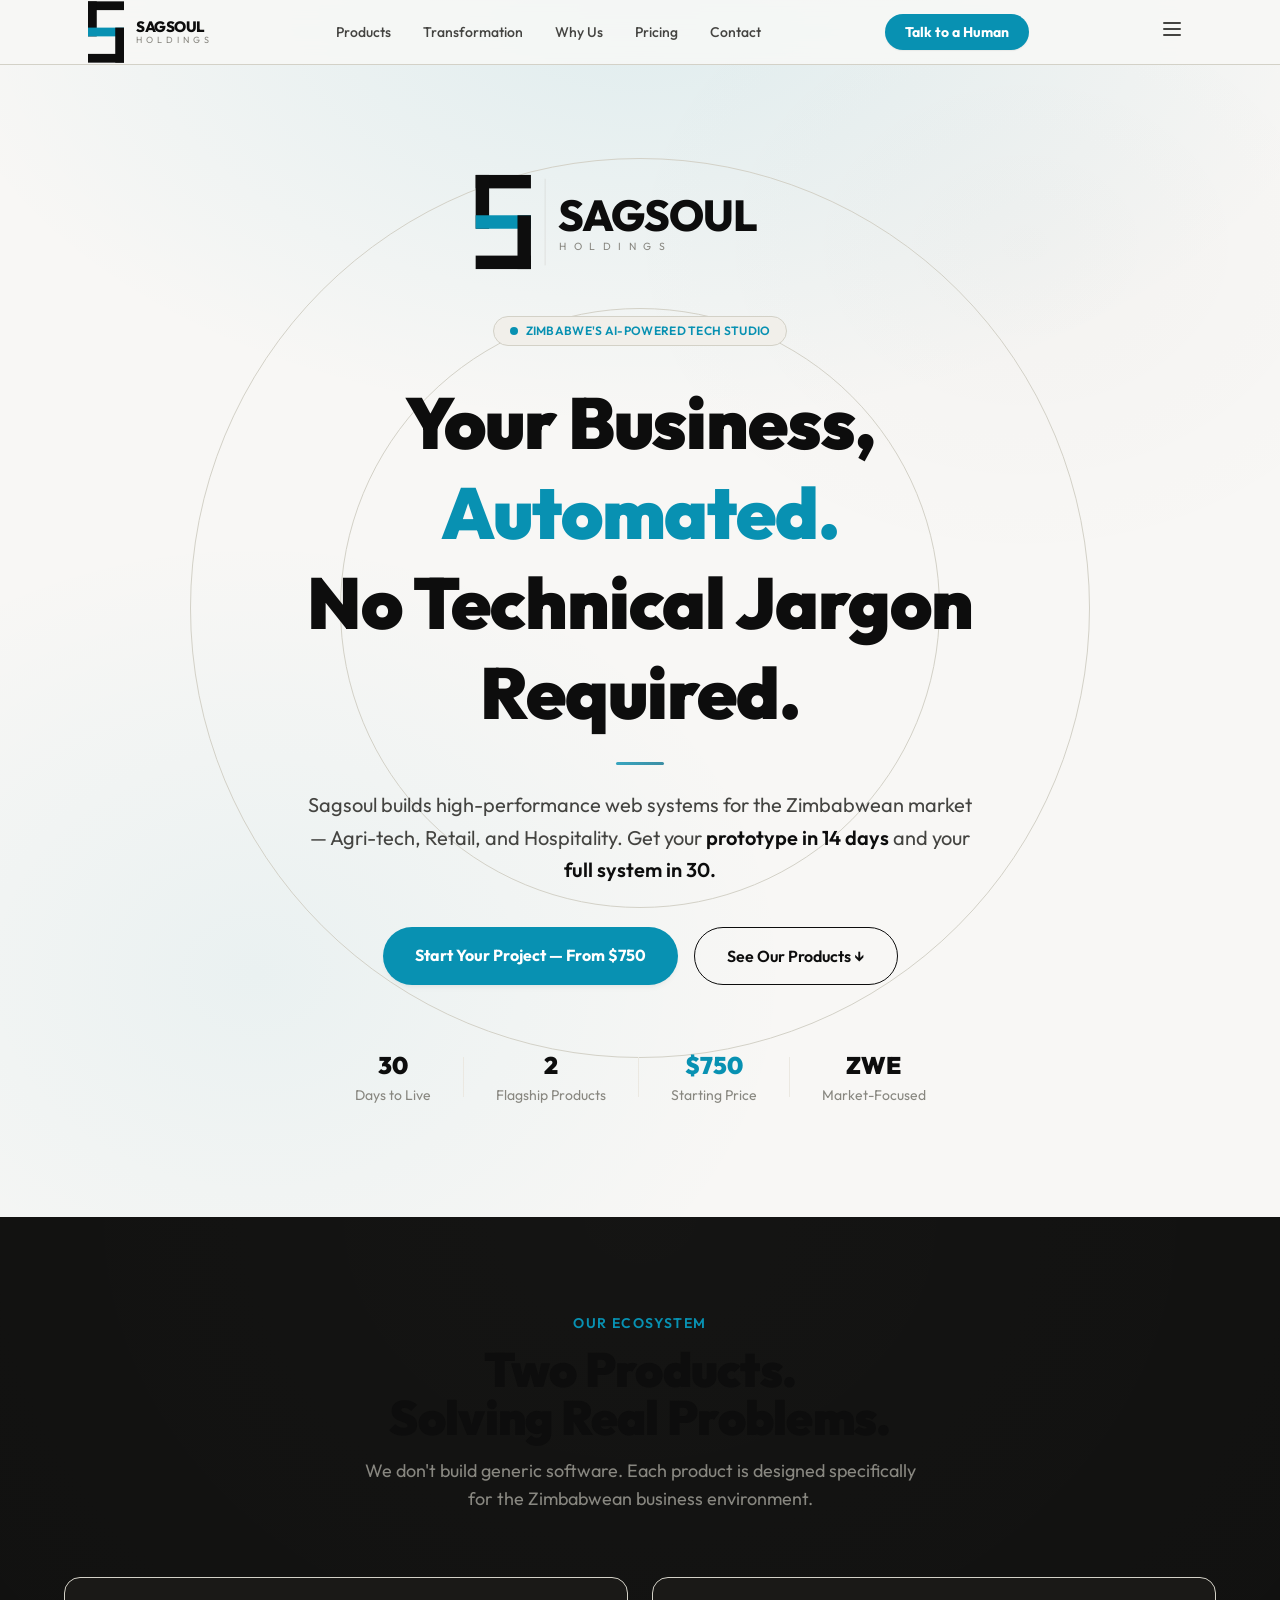
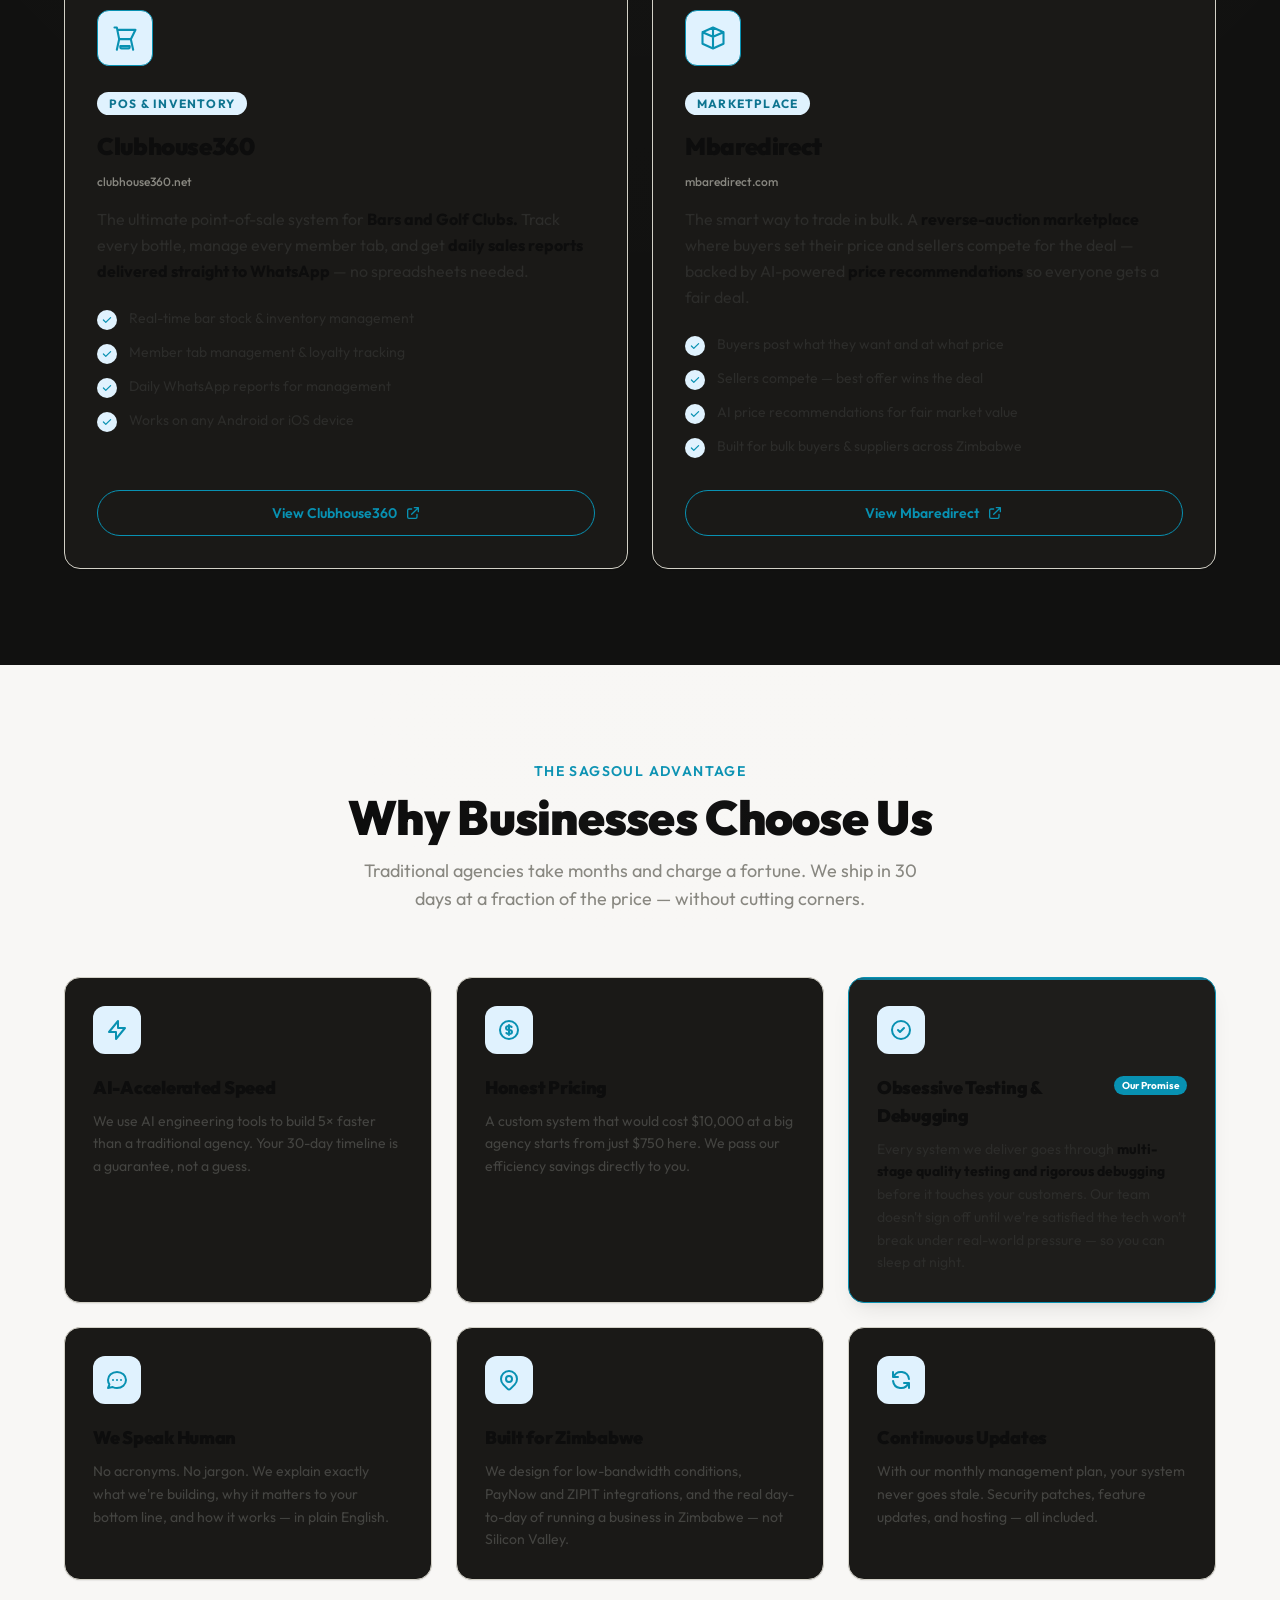
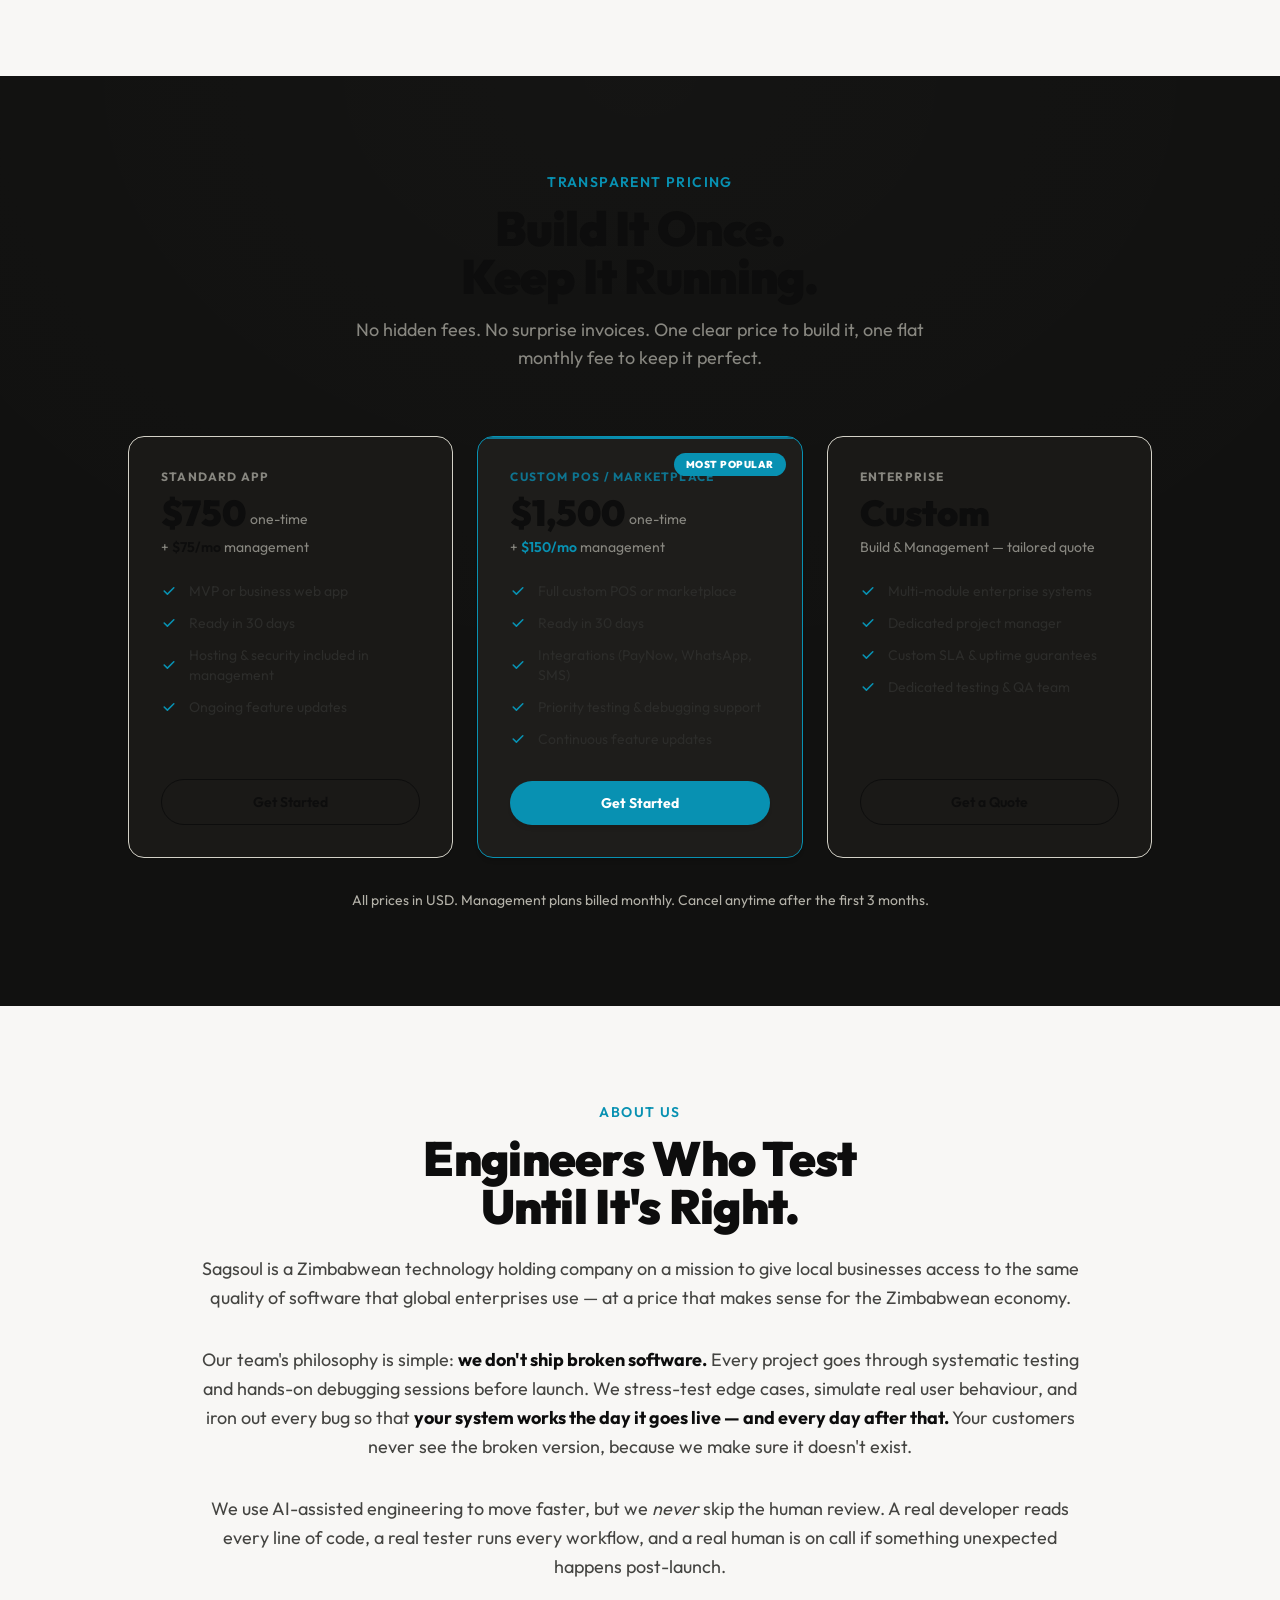
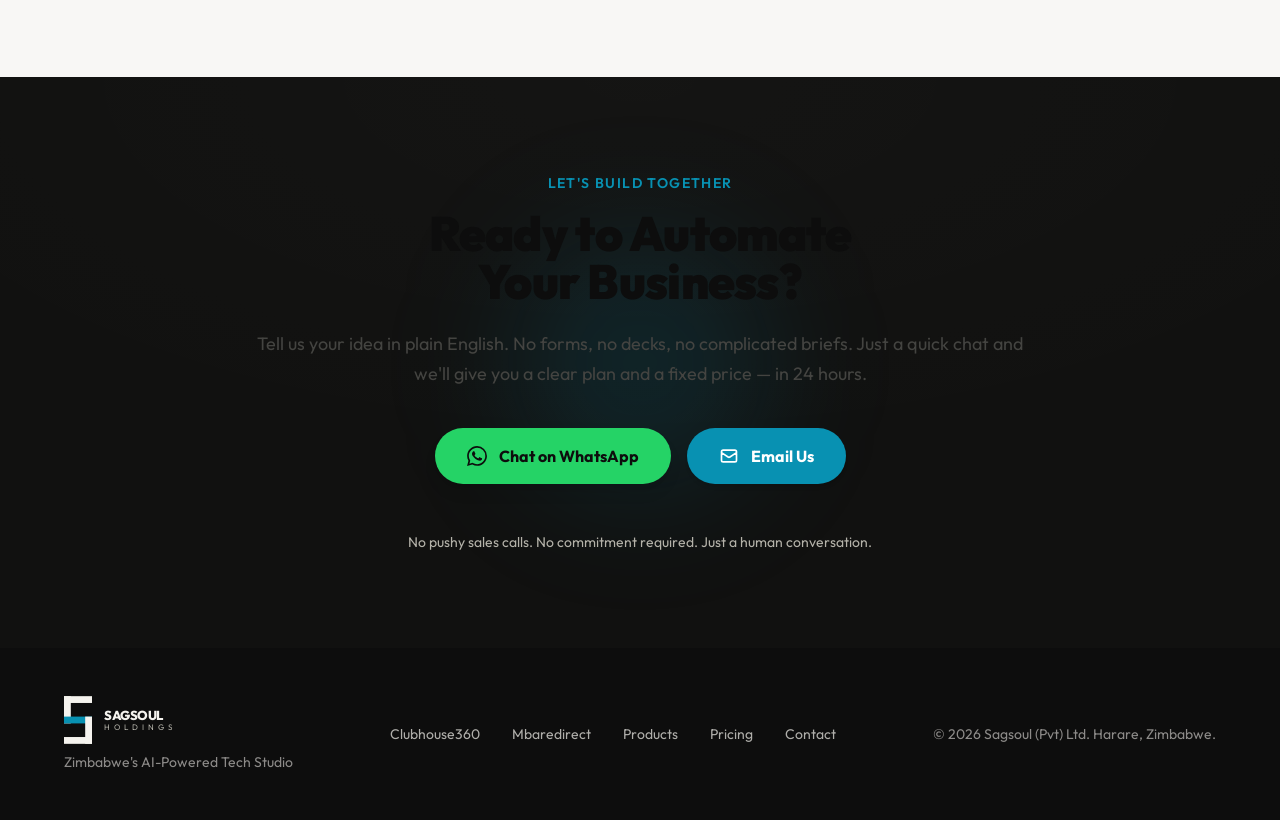
==== commit 0bcc2640: "Apply brand light theme alignment" ====
--- a/index.html
+++ b/index.html
@@ -6,8 +6,8 @@
   <title>Sagsoul Holdings — Your Business, Automated.</title>
   <meta name="description" content="Sagsoul builds high-performance web systems for the Zimbabwean market. AI-accelerated engineering that speaks Human, not Technical." />
   <!-- Favicon — Sagsoul icon mark -->
-  <link rel="icon" type="image/svg+xml" href="data:image/svg+xml,%3Csvg xmlns='http://www.w3.org/2000/svg' viewBox='0 0 74 126'%3E%3Crect fill='%23F7F8FA' x='0' y='0' width='74' height='126'/%3E%3Crect fill='%230F172A' x='7' y='7' width='60' height='14'/%3E%3Crect fill='%230F172A' x='7' y='7' width='14' height='58'/%3E%3Crect fill='%2313315C' x='7' y='43' width='60' height='14'/%3E%3Crect fill='%230F172A' x='53' y='43' width='14' height='58'/%3E%3Crect fill='%230F172A' x='7' y='87' width='60' height='14'/%3E%3C/svg%3E" />
-  <link rel="apple-touch-icon" href="data:image/svg+xml,%3Csvg xmlns='http://www.w3.org/2000/svg' viewBox='0 0 74 126'%3E%3Crect fill='%23F7F8FA' x='0' y='0' width='74' height='126'/%3E%3Crect fill='%230F172A' x='7' y='7' width='60' height='14'/%3E%3Crect fill='%230F172A' x='7' y='7' width='14' height='58'/%3E%3Crect fill='%2313315C' x='7' y='43' width='60' height='14'/%3E%3Crect fill='%230F172A' x='53' y='43' width='14' height='58'/%3E%3Crect fill='%230F172A' x='7' y='87' width='60' height='14'/%3E%3C/svg%3E" />
+  <link rel="icon" type="image/svg+xml" href="data:image/svg+xml,%3Csvg xmlns='http://www.w3.org/2000/svg' viewBox='0 0 74 126'%3E%3Crect fill='%23F8F7F5' x='0' y='0' width='74' height='126'/%3E%3Crect fill='%230D0D0D' x='7' y='7' width='60' height='14'/%3E%3Crect fill='%230D0D0D' x='7' y='7' width='14' height='58'/%3E%3Crect fill='%230891B2' x='7' y='43' width='60' height='14'/%3E%3Crect fill='%230D0D0D' x='53' y='43' width='14' height='58'/%3E%3Crect fill='%230D0D0D' x='7' y='87' width='60' height='14'/%3E%3C/svg%3E" />
+  <link rel="apple-touch-icon" href="data:image/svg+xml,%3Csvg xmlns='http://www.w3.org/2000/svg' viewBox='0 0 74 126'%3E%3Crect fill='%23F8F7F5' x='0' y='0' width='74' height='126'/%3E%3Crect fill='%230D0D0D' x='7' y='7' width='60' height='14'/%3E%3Crect fill='%230D0D0D' x='7' y='7' width='14' height='58'/%3E%3Crect fill='%230891B2' x='7' y='43' width='60' height='14'/%3E%3Crect fill='%230D0D0D' x='53' y='43' width='14' height='58'/%3E%3Crect fill='%230D0D0D' x='7' y='87' width='60' height='14'/%3E%3C/svg%3E" />
   <link rel="stylesheet" href="styles.css" />
   <link rel="stylesheet" href="light-theme.css" />
   <!-- Outfit + JetBrains Mono fonts -->
@@ -98,15 +98,15 @@
       <!-- Logo -->
       <a href="#" class="flex items-center gap-3" aria-label="Sagsoul Holdings">
         <svg width="36" height="62" viewBox="0 0 74 126" fill="none" xmlns="http://www.w3.org/2000/svg">
-          <rect fill="#0F172A" x="0"  y="0"  width="74" height="18"/>
-          <rect fill="#0F172A" x="0"  y="0"  width="18" height="72"/>
-          <rect fill="#13315C" x="0"  y="54" width="74" height="18"/>
-          <rect fill="#0F172A" x="56" y="54" width="18" height="72"/>
-          <rect fill="#0F172A" x="0"  y="108" width="74" height="18"/>
+          <rect fill="#0D0D0D" x="0"  y="0"  width="74" height="18"/>
+          <rect fill="#0D0D0D" x="0"  y="0"  width="18" height="72"/>
+          <rect fill="#0891B2" x="0"  y="54" width="74" height="18"/>
+          <rect fill="#0D0D0D" x="56" y="54" width="18" height="72"/>
+          <rect fill="#0D0D0D" x="0"  y="108" width="74" height="18"/>
         </svg>
         <div style="line-height:1.1;">
-          <div style="font-size:15px;font-weight:800;color:var(--white);letter-spacing:-0.5px;">SAGSOUL</div>
-          <div style="font-size:9px;font-weight:400;letter-spacing:4px;color:var(--n600);">HOLDINGS</div>
+          <div style="font-size:15px;font-weight:800;color:#0D0D0D;letter-spacing:-0.5px;">SAGSOUL</div>
+          <div style="font-size:9px;font-weight:400;letter-spacing:4px;color:#888780;">HOLDINGS</div>
         </div>
       </a>
 
@@ -162,14 +162,14 @@
       <!-- Hero SVG logo mark -->
       <div style="margin-bottom:32px;position:relative;z-index:1;display:flex;justify-content:center;align-items:center;">
         <svg width="360" height="124" viewBox="0 0 480 166" xmlns="http://www.w3.org/2000/svg">
-          <rect fill="#0F172A" x="20" y="20" width="74" height="18"/>
-          <rect fill="#0F172A" x="20" y="20" width="18" height="72"/>
-          <rect fill="#13315C" x="20" y="74" width="74" height="18"/>
-          <rect fill="#0F172A" x="76" y="74" width="18" height="72"/>
-          <rect fill="#0F172A" x="20" y="128" width="74" height="18"/>
-          <line x1="113" y1="25" x2="113" y2="141" stroke="#444441" stroke-width="0.5"/>
-          <text x="130" y="95" font-family="'Outfit','Helvetica Neue',Arial,sans-serif" font-size="58" font-weight="800" letter-spacing="-1" fill="#0F172A">SAGSOUL</text>
-          <text x="132" y="121" font-family="'Outfit','Helvetica Neue',Arial,sans-serif" font-size="14" font-weight="400" letter-spacing="10" fill="#475569">HOLDINGS</text>
+          <rect fill="#0D0D0D" x="20" y="20" width="74" height="18"/>
+          <rect fill="#0D0D0D" x="20" y="20" width="18" height="72"/>
+          <rect fill="#0891B2" x="20" y="74" width="74" height="18"/>
+          <rect fill="#0D0D0D" x="76" y="74" width="18" height="72"/>
+          <rect fill="#0D0D0D" x="20" y="128" width="74" height="18"/>
+          <line x1="113" y1="25" x2="113" y2="141" stroke="#C8C6BE" stroke-width="0.5"/>
+          <text x="130" y="95" font-family="'Outfit','Helvetica Neue',Arial,sans-serif" font-size="58" font-weight="800" letter-spacing="-1" fill="#0D0D0D">SAGSOUL</text>
+          <text x="132" y="121" font-family="'Outfit','Helvetica Neue',Arial,sans-serif" font-size="14" font-weight="400" letter-spacing="10" fill="#888780">HOLDINGS</text>
         </svg>
       </div>
 
--- a/light-theme.css
+++ b/light-theme.css
@@ -1,86 +1,76 @@
 /* ============================================================
-   SAGSOUL — EXECUTIVE LIGHT MODE THEME
+   SAGSOUL — BRAND-ALIGNED LIGHT MODE THEME
+   Aligned to Sagsoul Holdings Brand Guidelines v1.0
    Drop-in override. Load AFTER styles.css.
-   Token names preserved for backwards-compatibility.
    ============================================================ */
 
 :root {
+  /* ---------- BRAND CORE ---------- */
+  --brand-black:   #0D0D0D;
+  --brand-white:   #F5F3EE;   /* warm white */
+  --brand-teal:    #0891B2;   /* electric teal */
+  --brand-teal-dk: #0E7490;
+  --brand-teal-tint:#E0F2FE;
+
+  /* ---------- NEUTRAL SCALE (warm) ---------- */
+  --n50:   #F8F7F5;
+  --n100:  #F1EFEA;
+  --n200:  #D3D1C7;
+  --n400:  #B4B2A9;
+  --n600:  #888780;
+  --n800:  #444441;
+  --n900:  #2C2C2A;
+
   /* ---------- SURFACES ---------- */
-  --bg-base:        #F7F8FA;
-  --bg-elevated:    #FFFFFF;
-  --bg-subtle:      #EEF1F5;
-  --bg-muted:       #E4E8EE;
-  --bg-inverse:     #0F172A;
-
-  /* ---------- TYPOGRAPHY ---------- */
-  --text-primary:   #0F172A;
-  --text-body:      #1E293B;
-  --text-secondary: #475569;
-  --text-muted:     #64748B;
-  --text-disabled:  #94A3B8;
-  --text-on-accent: #FFFFFF;
-
-  /* ---------- PRIMARY (Executive Navy) ---------- */
-  --primary-900:    #0B2545;
-  --primary-800:    #13315C;
-  --primary-700:    #1B3B6F;
-  --primary-600:    #2E5A9C;
-  --primary-500:    #4A7BC4;
-  --primary-100:    #E5EEFB;
-  --primary-50:     #F1F6FD;
-
-  /* ---------- SECONDARY (Executive Emerald) ---------- */
-  --accent-emerald:      #0F766E;
-  --accent-emerald-soft: #E6F4F1;
-
-  /* ---------- SEMANTIC ---------- */
-  --success:        #15803D;
-  --warning:        #B45309;
-  --danger:         #B91C1C;
-  --info:           #1D4ED8;
+  --bg-base:       var(--n50);       /* page background */
+  --bg-elevated:   #FFFFFF;          /* cards */
+  --bg-subtle:     var(--n100);      /* alternating section */
+  --bg-muted:      #EBE8E1;          /* code, disabled */
+  --bg-inverse:    var(--brand-black); /* footer / dark island */
+
+  /* ---------- TYPOGRAPHY COLORS ---------- */
+  --text-primary:   var(--brand-black);
+  --text-body:      var(--n900);
+  --text-secondary: var(--n800);
+  --text-muted:     var(--n600);
+  --text-disabled:  var(--n400);
+  --text-on-dark:   var(--brand-white);
+  --text-on-teal:   #FFFFFF;
 
   /* ---------- LINES ---------- */
-  --border-default: #E2E8F0;
-  --border-strong:  #CBD5E1;
-  --border-focus:   #2E5A9C;
-
-  /* ---------- SHADOWS (cool slate, layered) ---------- */
+  --border-default: var(--n200);
+  --border-strong:  #C8C6BE;
+  --border-focus:   var(--brand-teal);
+
+  /* ---------- SHADOWS (warm slate, layered) ---------- */
   --shadow-sm:
-    0 1px 2px 0 rgba(15, 23, 42, 0.04),
-    0 1px 1px 0 rgba(15, 23, 42, 0.03);
+    0 1px 2px 0 rgba(13,13,13,0.04),
+    0 1px 1px 0 rgba(13,13,13,0.03);
   --shadow-md:
-    0 4px 6px -2px rgba(15, 23, 42, 0.05),
-    0 2px 4px -2px rgba(15, 23, 42, 0.04);
+    0 4px 6px -2px rgba(13,13,13,0.05),
+    0 2px 4px -2px rgba(13,13,13,0.04);
   --shadow-lg:
-    0 12px 24px -8px rgba(15, 23, 42, 0.10),
-    0 4px 8px -4px rgba(15, 23, 42, 0.06);
+    0 12px 24px -8px rgba(13,13,13,0.10),
+    0 4px 8px -4px rgba(13,13,13,0.06);
   --shadow-card-hover:
-    0 0 0 1px rgba(46, 90, 156, 0.18),
-    0 16px 32px -12px rgba(15, 23, 42, 0.12),
-    0 4px 8px -4px rgba(15, 23, 42, 0.06);
+    0 0 0 1px rgba(8,145,178,0.25),
+    0 16px 32px -12px rgba(13,13,13,0.10),
+    0 4px 8px -4px rgba(13,13,13,0.06);
   --shadow-focus-ring:
-    0 0 0 3px rgba(46, 90, 156, 0.25);
-
-  /* ---------- LEGACY TOKEN OVERRIDES ---------- */
-  --black:          var(--text-primary);
-  --white:          var(--bg-base);
-  --accent:         var(--primary-800);
-  --accent-dark:    var(--primary-900);
-
-  --n50:            #F7F8FA;
-  --n100:           #EEF1F5;
-  --n200:           #E2E8F0;
-  --n400:           #94A3B8;
-  --n600:           #475569;
-  --n800:           #1E293B;
-  --n900:           #0F172A;
-
-  /* Tailwind theme tokens — remapped to light palette */
+    0 0 0 3px rgba(8,145,178,0.30);
+
+  /* ---------- LEGACY TOKEN OVERRIDES (keep utilities working) ---------- */
+  --black:         var(--text-primary);
+  --white:         var(--bg-base);
+  --accent:        var(--brand-teal);
+  --accent-dark:   var(--brand-teal-dk);
+
+  /* Tailwind theme tokens — remapped to brand light palette */
   --color-navy:     var(--bg-base);
   --color-navy-800: var(--bg-subtle);
   --color-navy-700: var(--bg-elevated);
-  --color-gold:     var(--primary-800);
-  --color-gold-400: var(--primary-700);
+  --color-gold:     var(--brand-teal);
+  --color-gold-400: var(--brand-teal-dk);
   --color-charcoal: var(--bg-elevated);
 }
 
@@ -88,8 +78,8 @@
    BASE
    ============================================================ */
 html, body {
-  background-color: var(--bg-base);
-  color: var(--text-body);
+  background-color: var(--bg-base) !important;
+  color: var(--text-body) !important;
   -webkit-font-smoothing: antialiased;
   -moz-osx-font-smoothing: grayscale;
 }
@@ -99,116 +89,171 @@
   color: var(--text-primary) !important;
   letter-spacing: -0.015em;
 }
-h1 { color: var(--text-primary) !important; }
 p { color: var(--text-body); }
 
-.text-navy        { color: var(--text-primary) !important; }
+/* ----- White-on-dark utility remaps (most important for fixing the cards) ----- */
 .text-white       { color: var(--text-primary) !important; }
+.text-white\/90,
+.text-white\/80,
 .text-white\/70   { color: var(--text-body) !important; }
 .text-white\/60   { color: var(--text-secondary) !important; }
 .text-white\/50   { color: var(--text-muted) !important; }
 .text-white\/40   { color: var(--text-muted) !important; }
-.text-white\/30   { color: var(--text-disabled) !important; }
+.text-white\/30,
 .text-white\/20   { color: var(--text-disabled) !important; }
 
+.text-navy { color: var(--text-primary) !important; }
+
+/* The "gold gradient" headline highlight = brand teal */
 .text-gold-gradient {
-  color: var(--primary-800);
-  background: none;
-  -webkit-text-fill-color: var(--primary-800);
+  color: var(--brand-teal) !important;
+  background: none !important;
+  -webkit-text-fill-color: var(--brand-teal) !important;
 }
 
 /* ============================================================
    SURFACES & CARDS
    ============================================================ */
-[class*="bg-charcoal"], .bg-charcoal {
+
+/* Force cards to be white-on-light regardless of class combinations */
+.bg-charcoal,
+[class*="bg-charcoal"] {
   background-color: var(--bg-elevated) !important;
   border-color: var(--border-default) !important;
   box-shadow: var(--shadow-sm);
-}
-[class*="bg-navy-800"], .bg-navy-800 {
+  color: var(--text-body) !important;
+}
+
+/* Alternating section bands */
+.bg-navy-800,
+[class*="bg-navy-800"] {
   background-color: var(--bg-subtle) !important;
-}
-[class*="bg-navy-700"], .bg-navy-700 {
+  color: var(--text-body) !important;
+}
+
+/* Highlighted card (e.g., "Most Popular" pricing, "Our Promise" advantage) */
+.bg-navy-700,
+[class*="bg-navy-700"] {
   background-color: var(--bg-elevated) !important;
-  border-color: var(--primary-600) !important;
+  border-color: var(--brand-teal) !important;
   box-shadow: var(--shadow-lg);
-}
+  color: var(--text-body) !important;
+}
+
+/* Page bg */
 .bg-navy { background-color: var(--bg-base) !important; }
 
+/* Generic body wrapper that had bg-navy and text-white classes */
+body.bg-navy.text-white { background-color: var(--bg-base) !important; color: var(--text-body) !important; }
+
+/* Borders */
 .border-white\/10,
 .border-white\/5 { border-color: var(--border-default) !important; }
 .border-white\/20 { border-color: var(--border-strong) !important; }
 
+/* Subtle white overlays → warm neutral tints */
 .bg-white\/5  { background-color: var(--bg-subtle) !important; }
 .bg-white\/10 { background-color: var(--bg-muted) !important; }
 
+/* Card hover */
 .card-hover {
   transition: box-shadow 0.25s ease, transform 0.25s ease, border-color 0.25s ease;
 }
 .card-hover:hover {
   box-shadow: var(--shadow-card-hover);
-  border-color: var(--primary-500) !important;
+  border-color: var(--brand-teal) !important;
   transform: translateY(-3px);
 }
 
 /* ============================================================
    NAVIGATION
    ============================================================ */
-header.fixed {
-  background-color: rgba(247, 248, 250, 0.85) !important;
+header.fixed,
+header.fixed.bg-navy\/80 {
+  background-color: rgba(248, 247, 245, 0.88) !important;
   border-bottom: 1px solid var(--border-default) !important;
   backdrop-filter: saturate(180%) blur(12px);
   -webkit-backdrop-filter: saturate(180%) blur(12px);
 }
 header nav a,
 header .text-white\/70 { color: var(--text-secondary) !important; }
-header nav a:hover { color: var(--primary-800) !important; }
-
-/* ============================================================
-   BUTTONS
+header nav a:hover { color: var(--brand-teal) !important; }
+
+/* Mobile drawer */
+header .bg-navy { background-color: var(--bg-base) !important; }
+header .border-white\/5 { border-color: var(--border-default) !important; }
+
+/* ============================================================
+   BUTTONS — primary CTA = brand teal
    ============================================================ */
 .bg-gold {
-  background-color: var(--primary-800) !important;
-  color: var(--text-on-accent) !important;
+  background-color: var(--brand-teal) !important;
+  color: var(--text-on-teal) !important;
 }
 .bg-gold:hover,
 .hover\:bg-gold-400:hover {
-  background-color: var(--primary-700) !important;
-}
-.text-gold { color: var(--primary-800) !important; }
-
+  background-color: var(--brand-teal-dk) !important;
+}
+
+/* Solid teal pill — "Talk to a Human", primary CTAs */
+a.bg-gold.text-navy {
+  background-color: var(--brand-teal) !important;
+  color: var(--text-on-teal) !important;
+  box-shadow: var(--shadow-sm);
+}
+a.bg-gold.text-navy:hover { background-color: var(--brand-teal-dk) !important; }
+
+/* Text link/eyebrow teal */
+.text-gold        { color: var(--brand-teal) !important; }
+.text-gold\/70,
+.text-gold\/80    { color: var(--brand-teal-dk) !important; }
+
+/* Outline / ghost buttons */
 .border.border-white\/20 {
-  border-color: var(--border-strong) !important;
+  border-color: var(--brand-black) !important;
   color: var(--text-primary) !important;
 }
-.border.border-white\/20:hover { background-color: var(--primary-50) !important; }
-
-a.bg-gold.text-navy {
-  background-color: var(--primary-800) !important;
-  color: var(--text-on-accent) !important;
-  box-shadow: var(--shadow-sm);
-}
-a.bg-gold.text-navy:hover { background-color: var(--primary-700) !important; }
-
-.bg-gold\/10  { background-color: var(--primary-100) !important; }
-.bg-gold\/15  { background-color: var(--primary-100) !important; }
-.bg-gold\/20  { background-color: var(--primary-100) !important; }
+.border.border-white\/20:hover {
+  background-color: var(--brand-black) !important;
+  color: var(--brand-white) !important;
+}
+
+/* Teal-tinted decorations */
+.bg-gold\/10,
+.bg-gold\/15,
+.bg-gold\/20      { background-color: var(--brand-teal-tint) !important; }
 .border-gold\/20,
 .border-gold\/25,
 .border-gold\/30,
-.border-gold\/40 { border-color: var(--primary-500) !important; }
-.text-gold\/70,
-.text-gold\/80  { color: var(--primary-700) !important; }
+.border-gold\/40  { border-color: var(--brand-teal) !important; }
 .shadow-gold\/10,
-.shadow-gold\/20 { box-shadow: var(--shadow-md) !important; }
-
+.shadow-gold\/20  { box-shadow: var(--shadow-md) !important; }
+
+/* "Our Promise" / "Most Popular" badge — keep teal pill with white text */
+.bg-gold.text-navy.px-2,
+.bg-gold.text-navy.px-3 {
+  background-color: var(--brand-teal) !important;
+  color: var(--text-on-teal) !important;
+}
+
+/* Gradient accent bar inside highlighted cards */
+.bg-gradient-to-r.from-gold\/60,
+.from-gold\/60 { --tw-gradient-from: var(--brand-teal-dk) !important; }
+.via-gold      { --tw-gradient-via: var(--brand-teal) !important; }
+.to-gold\/60   { --tw-gradient-to: var(--brand-teal-dk) !important; }
+
+/* Hero radial glow — soft teal on warm white */
 .hero-glow {
   background:
-    radial-gradient(ellipse 70% 60% at 20% 80%, rgba(46, 90, 156, 0.06) 0%, transparent 60%),
-    radial-gradient(ellipse 60% 50% at 80% 20%, rgba(15, 23, 42, 0.03) 0%, transparent 55%),
-    radial-gradient(ellipse 80% 50% at 50% 0%, rgba(46, 90, 156, 0.08) 0%, transparent 70%);
-}
-
+    radial-gradient(ellipse 70% 60% at 20% 80%, rgba(8,145,178,0.06) 0%, transparent 60%),
+    radial-gradient(ellipse 60% 50% at 80% 20%, rgba(13,13,13,0.02) 0%, transparent 55%),
+    radial-gradient(ellipse 80% 50% at 50% 0%, rgba(8,145,178,0.10) 0%, transparent 70%) !important;
+}
+
+/* CTA section soft glow */
+.bg-gold\/10.blur-3xl { background-color: rgba(8,145,178,0.15) !important; }
+
+/* Decorative hero rings */
 .border-white\/5 { border-color: var(--border-default) !important; }
 
 /* ============================================================
@@ -244,12 +289,16 @@
 }
 .form-confidentiality {
   display: flex; align-items: flex-start; gap: 10px;
-  background: var(--accent-emerald-soft);
-  border: 1px solid var(--accent-emerald);
+  background: var(--brand-teal-tint);
+  border: 1px solid var(--brand-teal);
   border-radius: 10px;
   padding: 12px 14px;
-  color: var(--accent-emerald);
+  color: var(--brand-teal-dk);
   font-size: 13px;
+}
+.form-confidentiality input[type="checkbox"] {
+  width: auto;
+  margin-top: 2px;
 }
 
 /* ============================================================
@@ -268,8 +317,8 @@
   box-shadow: var(--shadow-sm);
 }
 :not(pre) > code {
-  background-color: var(--primary-100);
-  color: var(--primary-900);
+  background-color: var(--brand-teal-tint);
+  color: var(--brand-teal-dk);
   padding: 2px 6px;
   border-radius: 5px;
   font-size: 0.9em;
@@ -309,25 +358,33 @@
   content: ""; position: absolute; left: -28px; top: 4px;
   width: 14px; height: 14px; border-radius: 50%;
   background: var(--bg-elevated);
-  border: 2px solid var(--primary-800);
+  border: 2px solid var(--brand-teal);
   box-shadow: var(--shadow-focus-ring);
 }
-.roadmap-step h4 { color: var(--primary-900); margin: 0 0 4px; }
-.roadmap-step .duration { color: var(--primary-700); font-size: 13px; font-weight: 600; }
-
-/* ============================================================
-   FOOTER (kept dark as deliberate contrast island)
-   ============================================================ */
-footer {
-  background-color: var(--bg-inverse);
-  color: rgba(255, 255, 255, 0.7);
+.roadmap-step h4 { color: var(--brand-black); margin: 0 0 4px; }
+.roadmap-step .duration { color: var(--brand-teal-dk); font-size: 13px; font-weight: 600; }
+
+/* ============================================================
+   FOOTER — kept as deliberate dark contrast island (per brand guide)
+   ============================================================ */
+footer,
+footer.border-t {
+  background-color: var(--bg-inverse) !important;
+  color: rgba(245, 243, 238, 0.75) !important;
   border-top: 0 !important;
 }
-footer a { color: rgba(255, 255, 255, 0.7); }
-footer a:hover { color: var(--primary-500); }
+footer a { color: rgba(245, 243, 238, 0.7) !important; }
+footer a:hover { color: var(--brand-teal) !important; }
 footer .text-white\/30,
 footer .text-white\/20,
-footer .text-white\/40 { color: rgba(255, 255, 255, 0.55) !important; }
+footer .text-white\/40 { color: rgba(245, 243, 238, 0.55) !important; }
+footer .border-white\/5 { border-color: rgba(245, 243, 238, 0.08) !important; }
+
+/* Footer wordmark must stay readable on dark */
+footer [style*="color:var(--white)"],
+footer [style*="color: var(--white)"] { color: var(--brand-white) !important; }
+footer [style*="color:var(--n600)"],
+footer [style*="color: var(--n600)"] { color: var(--n400) !important; }
 
 /* ============================================================
    ACCESSIBILITY
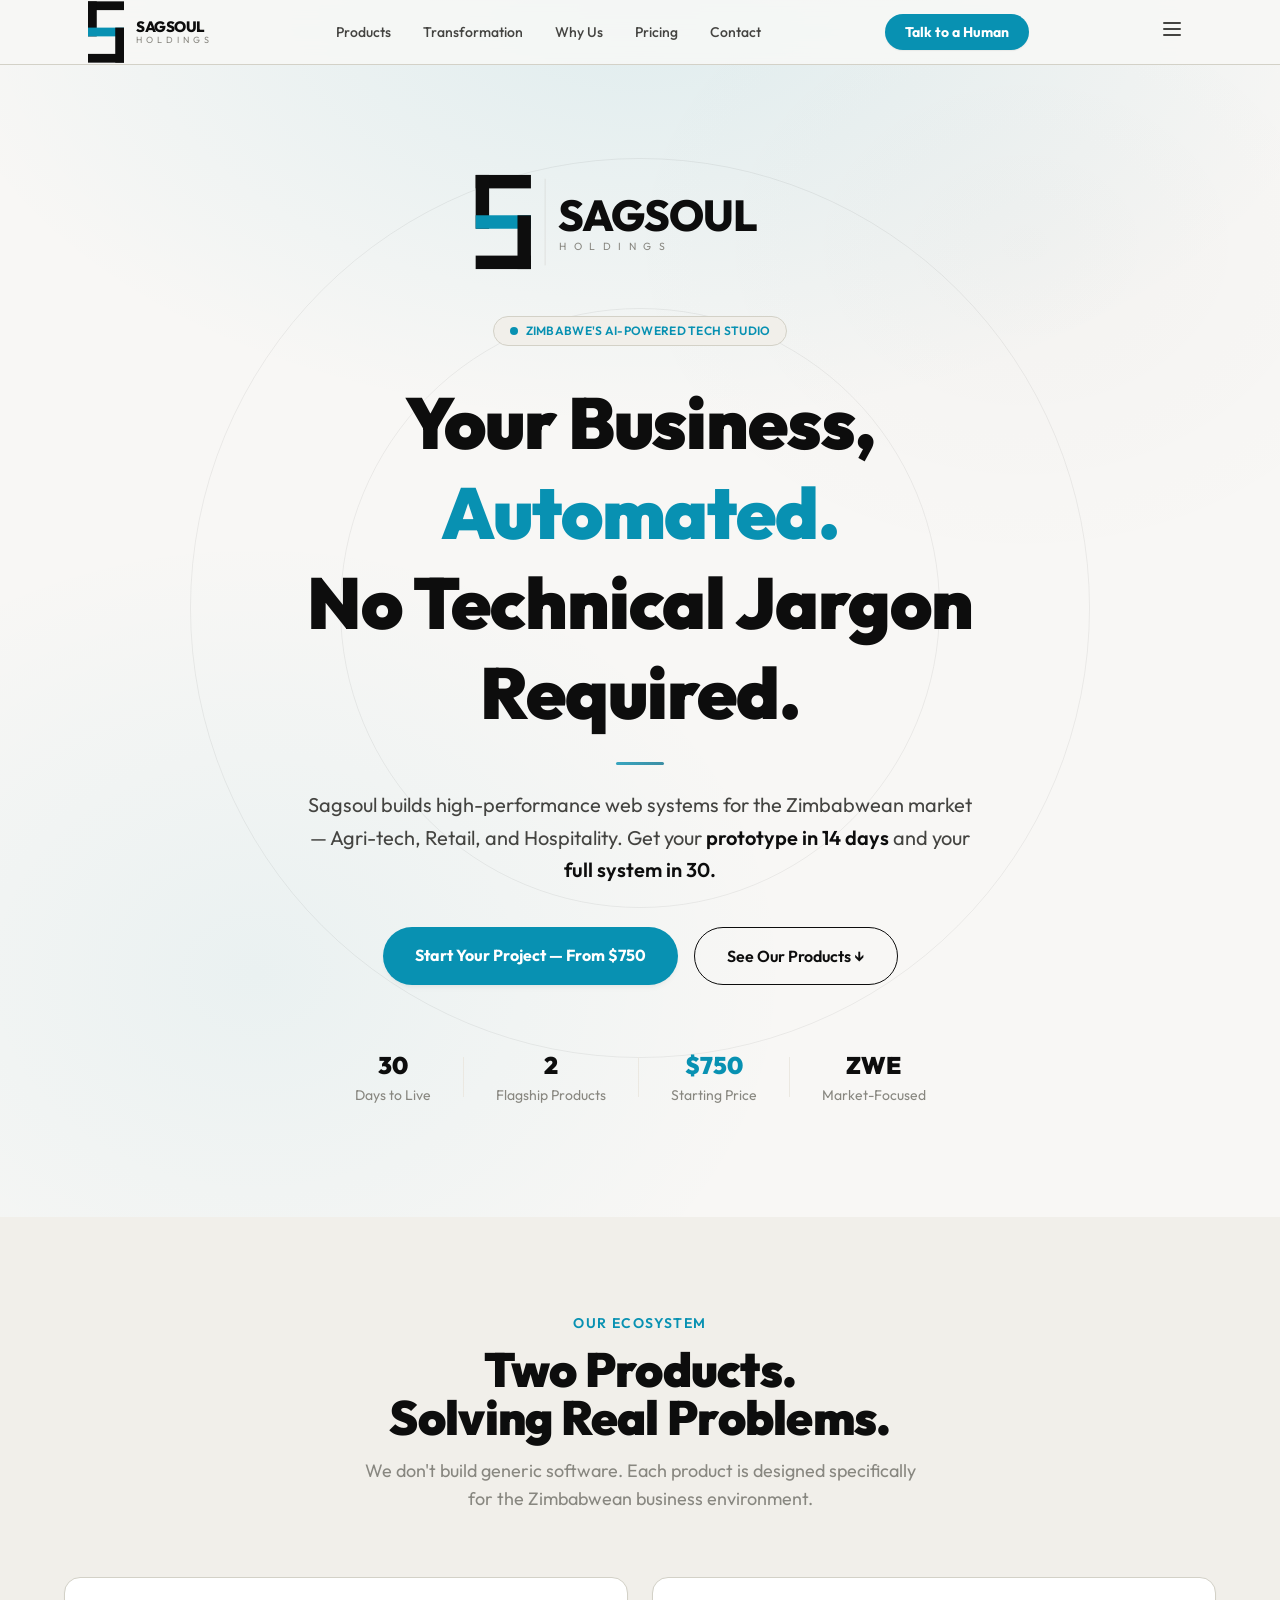
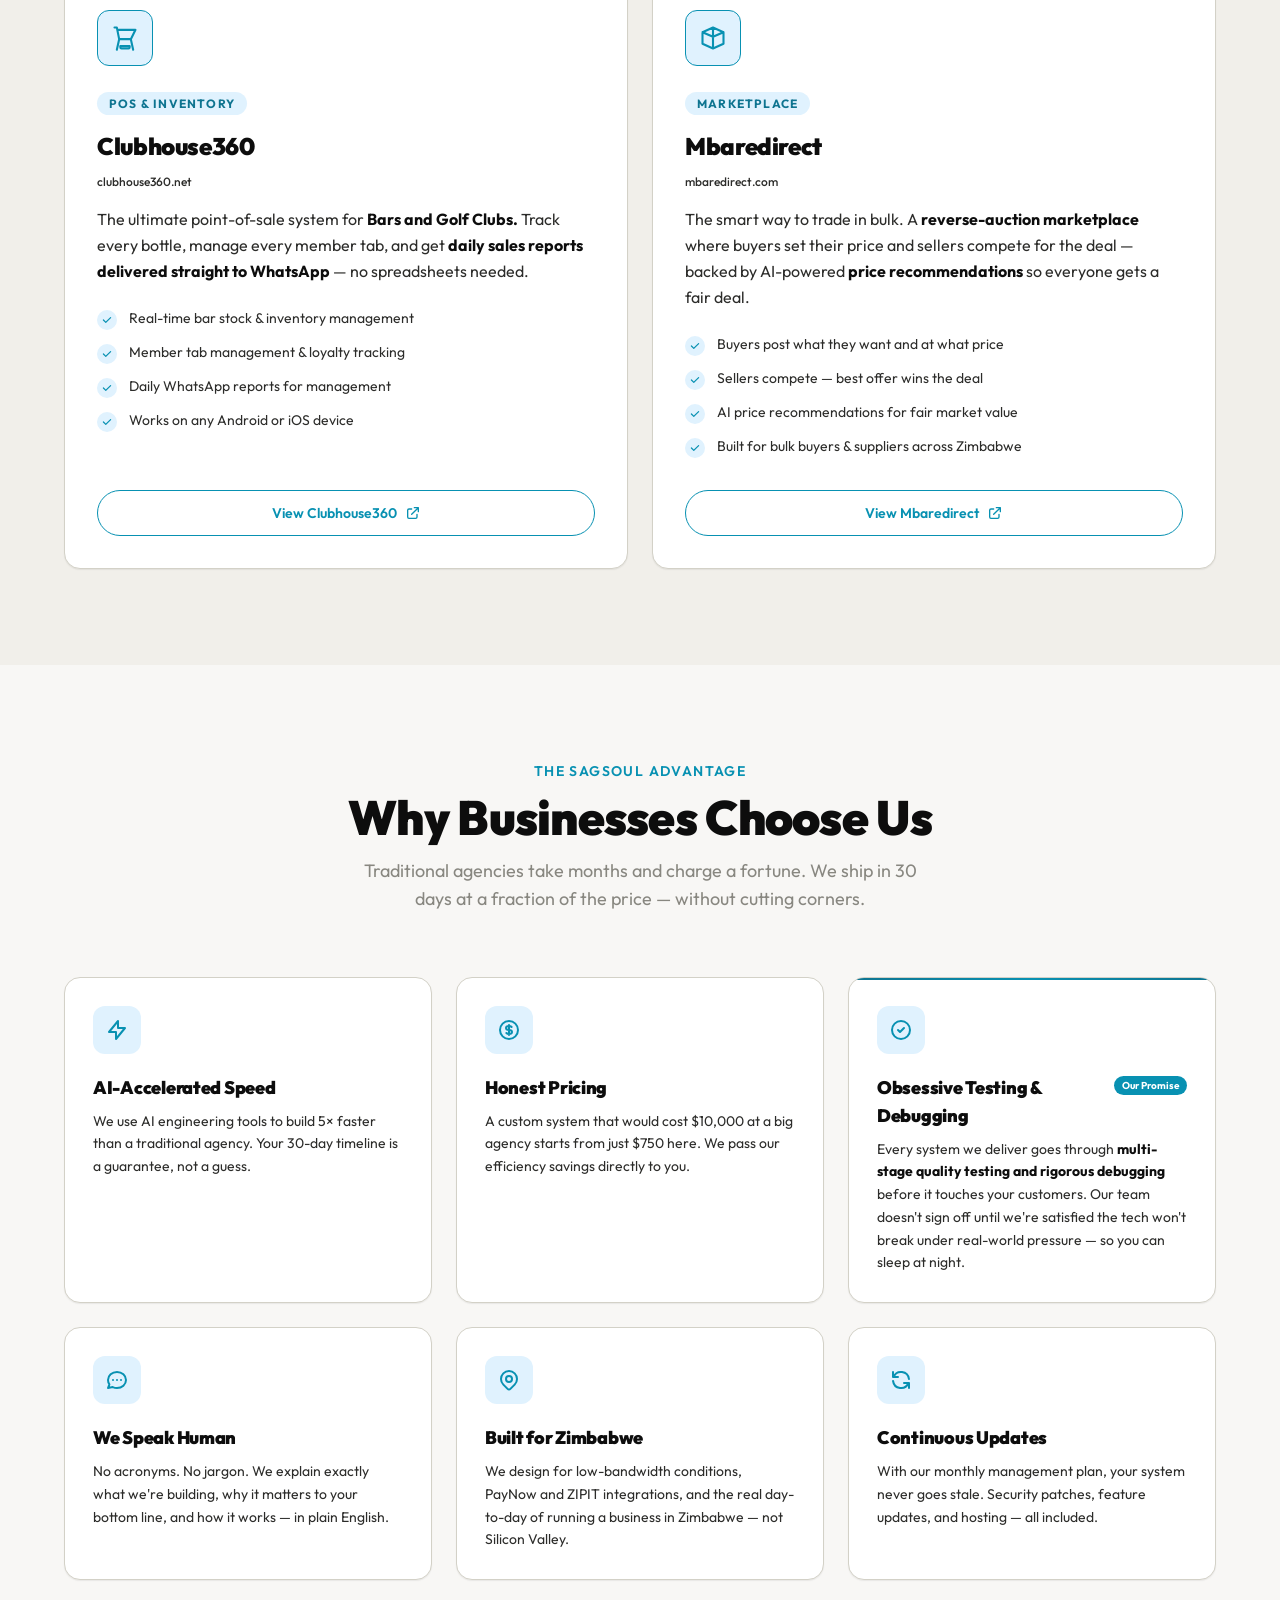
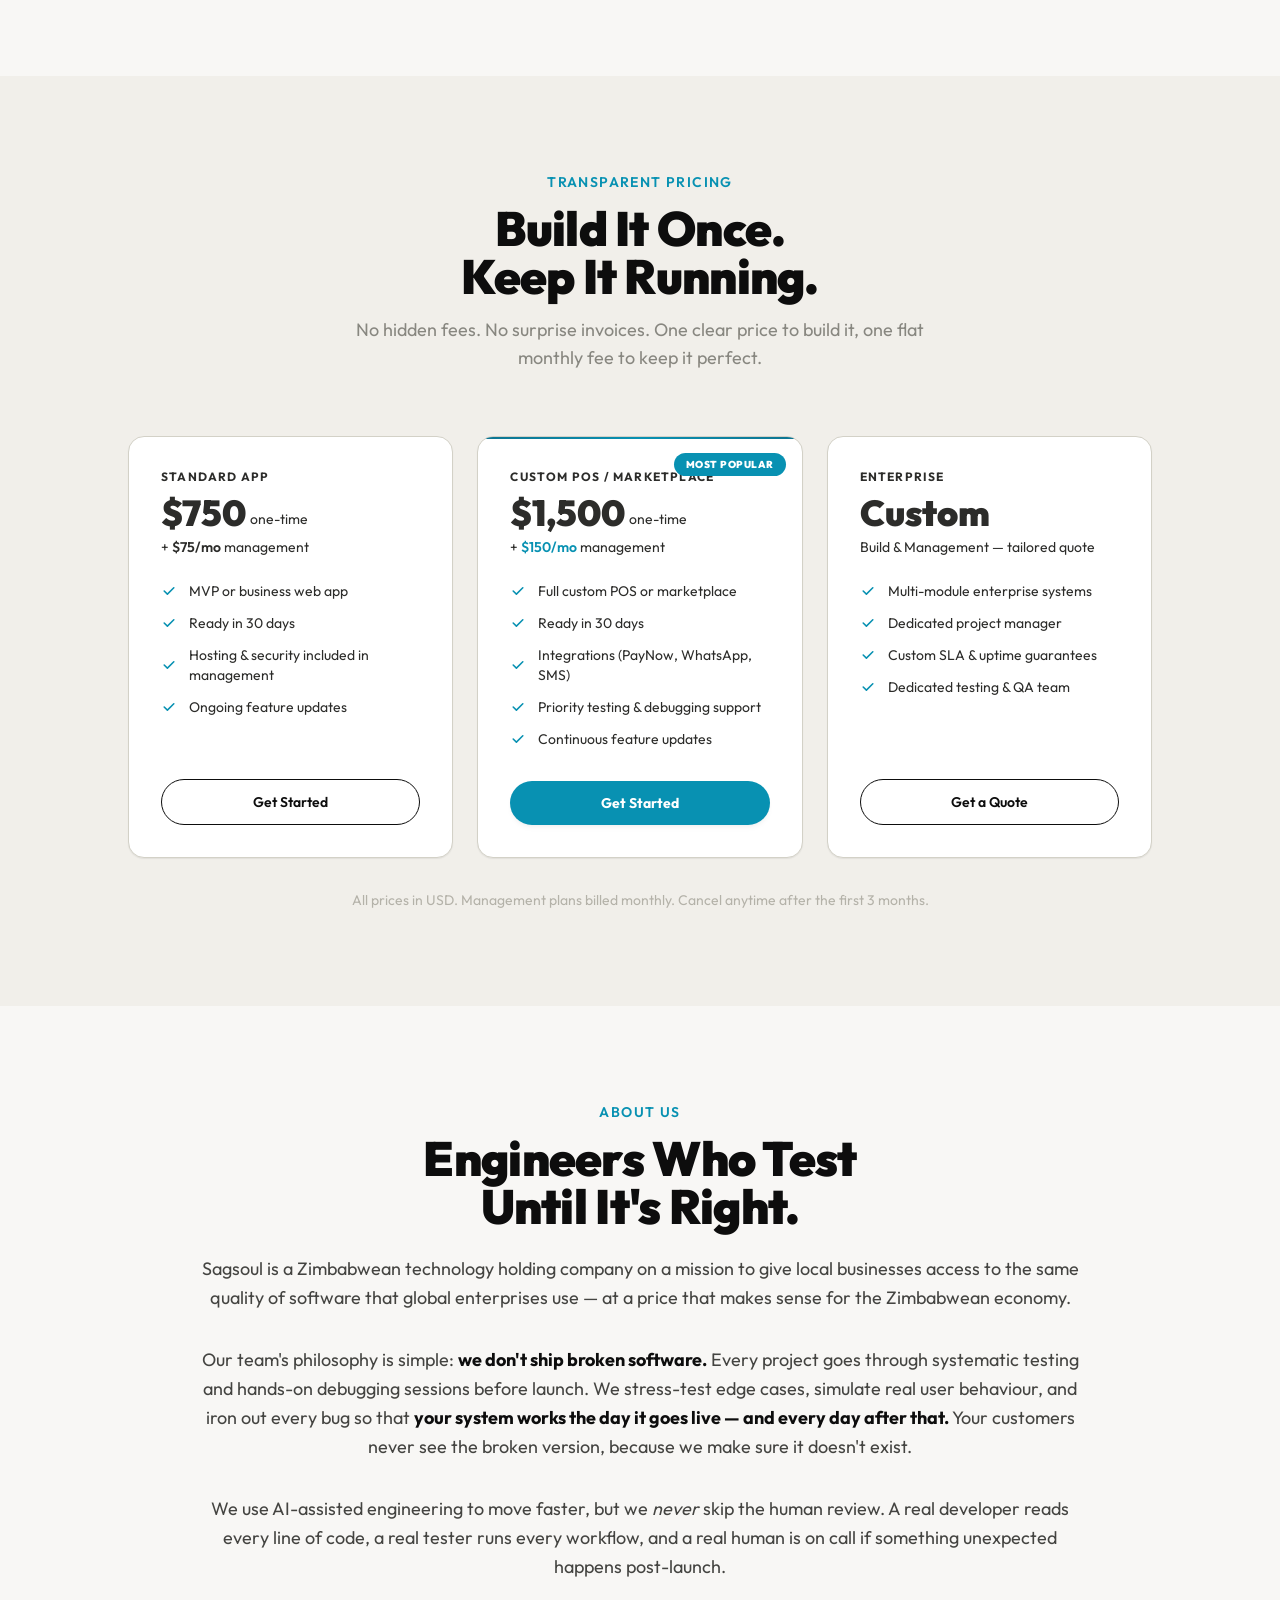
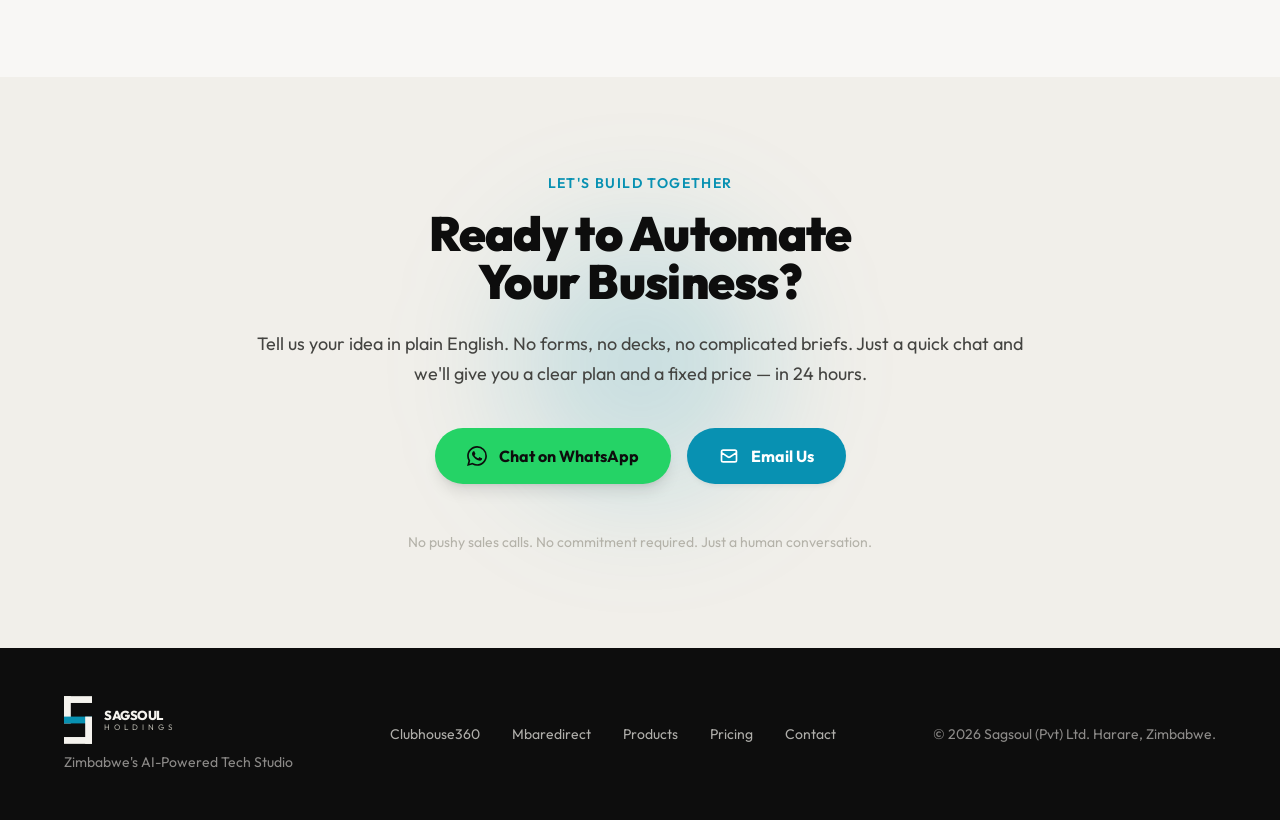
==== commit b213015c: "Fix light-theme cascade: remove dark inline styles, add belt-and-braces overrides" ====
--- a/index.html
+++ b/index.html
@@ -15,7 +15,7 @@
   <link rel="preconnect" href="https://fonts.gstatic.com" crossorigin />
   <link href="https://fonts.googleapis.com/css2?family=Outfit:wght@300;400;500;600;700;800;900&family=JetBrains+Mono:wght@400;500&display=swap" rel="stylesheet" />
   <style>
-    /* ── Brand colour tokens ── */
+    /* ── Brand colour tokens (kept for any inline var() references) ── */
     :root {
       --black:       #0D0D0D;
       --white:       #F5F3EE;
@@ -29,62 +29,16 @@
       --n800: #444441;
       --n900: #2C2C2A;
 
-      /* Override Tailwind theme tokens → new brand palette */
+      /* Override Tailwind theme tokens → light brand palette */
       --font-sans:      'Outfit', 'Helvetica Neue', Arial, sans-serif;
-      --color-navy:     #0D0D0D;
-      --color-navy-800: #0D0D0D;
-      --color-navy-700: #2C2C2A;
+      --color-navy:     #F8F7F5;
+      --color-navy-800: #F1EFEA;
+      --color-navy-700: #FFFFFF;
       --color-gold:     #0891B2;
       --color-gold-400: #0E7490;
-      --color-charcoal: #2C2C2A;
+      --color-charcoal: #FFFFFF;
     }
-
-    /* text-navy was dark-on-gold; now must be warm-white-on-teal */
-    .text-navy { color: #F5F3EE !important; }
-
-    /* Subtle warm noise texture overlay */
-    body::before {
-      content: '';
-      position: fixed;
-      inset: 0;
-      z-index: 0;
-      pointer-events: none;
-      background-image: url("data:image/svg+xml,%3Csvg xmlns='http://www.w3.org/2000/svg' width='300' height='300'%3E%3Cfilter id='noise'%3E%3CfeTurbulence type='fractalNoise' baseFrequency='0.65' numOctaves='3' stitchTiles='stitch'/%3E%3CfeColorMatrix type='saturate' values='0'/%3E%3C/filter%3E%3Crect width='300' height='300' filter='url(%23noise)' opacity='0.035'/%3E%3C/svg%3E");
-      opacity: 0.6;
-    }
-    /* Subtle gradient glow behind hero text */
-    .hero-glow {
-      background:
-        radial-gradient(ellipse 70% 60% at 20% 80%, rgba(8,145,178,0.06) 0%, transparent 60%),
-        radial-gradient(ellipse 60% 50% at 80% 20%, rgba(245,243,238,0.04) 0%, transparent 55%),
-        radial-gradient(ellipse 80% 50% at 50% 0%, rgba(8,145,178,0.10) 0%, transparent 70%);
-    }
-    /* Teal solid colour — replaces the old gold gradient */
-    .text-gold-gradient {
-      color: #0891B2;
-    }
-    /* Card border glow on hover */
-    .card-hover {
-      transition: box-shadow 0.3s ease, transform 0.3s ease;
-    }
-    .card-hover:hover {
-      box-shadow: 0 0 0 1px rgba(8,145,178,0.35), 0 20px 60px rgba(0,0,0,0.35), 0 4px 24px rgba(245,243,238,0.03);
-      transform: translateY(-4px);
-    }
-    /* Warmer card surfaces */
-    [class*="bg-charcoal"], .bg-charcoal {
-      background-color: #1A1917 !important;
-    }
-    [class*="bg-navy-800"], .bg-navy-800 {
-      background-color: #111110 !important;
-    }
-    [class*="bg-navy-700"], .bg-navy-700 {
-      background-color: #1E1D1B !important;
-    }
-    /* Alternating section warmth */
-    #ecosystem, #pricing, #contact {
-      background-image: radial-gradient(ellipse 100% 100% at 50% 0%, rgba(245,243,238,0.015) 0%, transparent 70%);
-    }
+    /* All visual styling now lives in light-theme.css — this block intentionally minimal */
   </style>
 </head>
 
--- a/light-theme.css
+++ b/light-theme.css
@@ -399,3 +399,154 @@
   box-shadow: var(--shadow-focus-ring);
   border-radius: 8px;
 }
+
+/* ============================================================
+   BELT-AND-BRACES: force light mode on every section regardless
+   of cascade order or inline style attempts.
+   ============================================================ */
+
+/* Every section gets a light background by default */
+section,
+section.bg-navy,
+section.bg-navy-800,
+section[class*="bg-navy"],
+section[class*="bg-charcoal"] {
+  background-color: var(--bg-base) !important;
+}
+
+/* Alternating banded sections (ecosystem, pricing, contact) */
+#ecosystem,
+#pricing,
+#contact,
+section#ecosystem,
+section#pricing,
+section#contact {
+  background-color: var(--bg-subtle) !important;
+  background-image: none !important;
+}
+
+/* Every card on the page — white with brand border and shadow */
+div.card-hover,
+div.bg-charcoal,
+div[class*="bg-charcoal"],
+section div[class~="bg-charcoal"],
+section .card-hover.bg-charcoal,
+.card-hover.bg-charcoal,
+.card-hover.bg-navy-700,
+section .card-hover.bg-navy-700,
+div.bg-navy-700,
+div[class*="bg-navy-700"] {
+  background-color: #FFFFFF !important;
+  background-image: none !important;
+  border: 1px solid var(--border-default) !important;
+  color: var(--text-body) !important;
+  box-shadow: var(--shadow-sm) !important;
+}
+
+/* Highlighted card (Custom POS pricing, Obsessive Testing advantage) */
+.card-hover.bg-navy-700,
+div.bg-navy-700,
+div[class*="bg-navy-700"] {
+  border-color: var(--brand-teal) !important;
+  box-shadow: var(--shadow-lg) !important;
+}
+
+/* Inside every card, force readable text colours */
+section .card-hover h1,
+section .card-hover h2,
+section .card-hover h3,
+section .card-hover h4,
+section .card-hover h5,
+section .card-hover strong,
+div.card-hover h1,
+div.card-hover h2,
+div.card-hover h3,
+div.card-hover h4,
+div.card-hover h5,
+div.card-hover strong {
+  color: var(--text-primary) !important;
+}
+section .card-hover p,
+section .card-hover li,
+section .card-hover span:not(.text-gold):not([class*="bg-gold"]):not([class*="bg-brand-teal"]),
+div.card-hover p,
+div.card-hover li {
+  color: var(--text-body) !important;
+}
+
+/* Kill any dark gradient overlays inside sections */
+section [style*="background-image: radial-gradient"],
+section [style*="background:radial-gradient"] {
+  background-image: none !important;
+}
+
+/* Body and html — final say */
+html, body, body.bg-navy {
+  background-color: var(--bg-base) !important;
+  color: var(--text-body) !important;
+}
+
+/* Nav background — solid, slightly translucent, brand light */
+header.fixed,
+header[class*="bg-navy"] {
+  background-color: rgba(248, 247, 245, 0.92) !important;
+  border-bottom: 1px solid var(--border-default) !important;
+}
+
+/* Mobile drawer — light too */
+input#mobile-menu-toggle:checked ~ div.bg-navy,
+input#mobile-menu-toggle:checked ~ div[class*="bg-navy"],
+header div.peer-checked\:flex.bg-navy,
+header div[class*="bg-navy"]:not(footer *) {
+  background-color: var(--bg-base) !important;
+}
+header .text-white\/70 { color: var(--text-secondary) !important; }
+
+/* Mobile drawer links */
+header div[class*="peer-checked"] a { color: var(--text-secondary) !important; }
+header div[class*="peer-checked"] a:hover { color: var(--brand-teal) !important; }
+
+/* Hero rings — barely-there grey on light bg */
+.border-white\/5 { border-color: rgba(13, 13, 13, 0.06) !important; }
+.border-white\/10 { border-color: var(--border-default) !important; }
+
+/* Feature-list checkmark circles inside cards — teal tint */
+div.card-hover span.bg-gold\/15,
+div.card-hover span.bg-gold\/10,
+div.card-hover span[class*="bg-gold/15"],
+div.card-hover span[class*="bg-gold/10"] {
+  background-color: var(--brand-teal-tint) !important;
+}
+div.card-hover svg.text-gold,
+div.card-hover .text-gold {
+  color: var(--brand-teal) !important;
+}
+
+/* "Most Popular" badge inside pricing card — solid teal pill, white text */
+section#pricing .bg-gold.text-navy,
+section#pricing div.absolute.bg-gold {
+  background-color: var(--brand-teal) !important;
+  color: #FFFFFF !important;
+}
+
+/* "Our Promise" badge inside advantage card — same */
+section#advantage span.bg-gold,
+section#advantage .bg-gold.text-navy {
+  background-color: var(--brand-teal) !important;
+  color: #FFFFFF !important;
+}
+
+/* Eyebrow labels in section headers (text-gold) — strong teal */
+section p.text-gold {
+  color: var(--brand-teal) !important;
+}
+
+/* CTA section gold blur orb → soft teal */
+section#contact .bg-gold\/10.blur-3xl,
+section#contact div[class*="bg-gold/10"][class*="blur"] {
+  background-color: rgba(8, 145, 178, 0.18) !important;
+}
+
+/* Footer logo wordmark — must stay readable warm white */
+footer [style*="color:var(--white)"] { color: #F5F3EE !important; }
+footer [style*="color:var(--n600)"] { color: #B4B2A9 !important; }
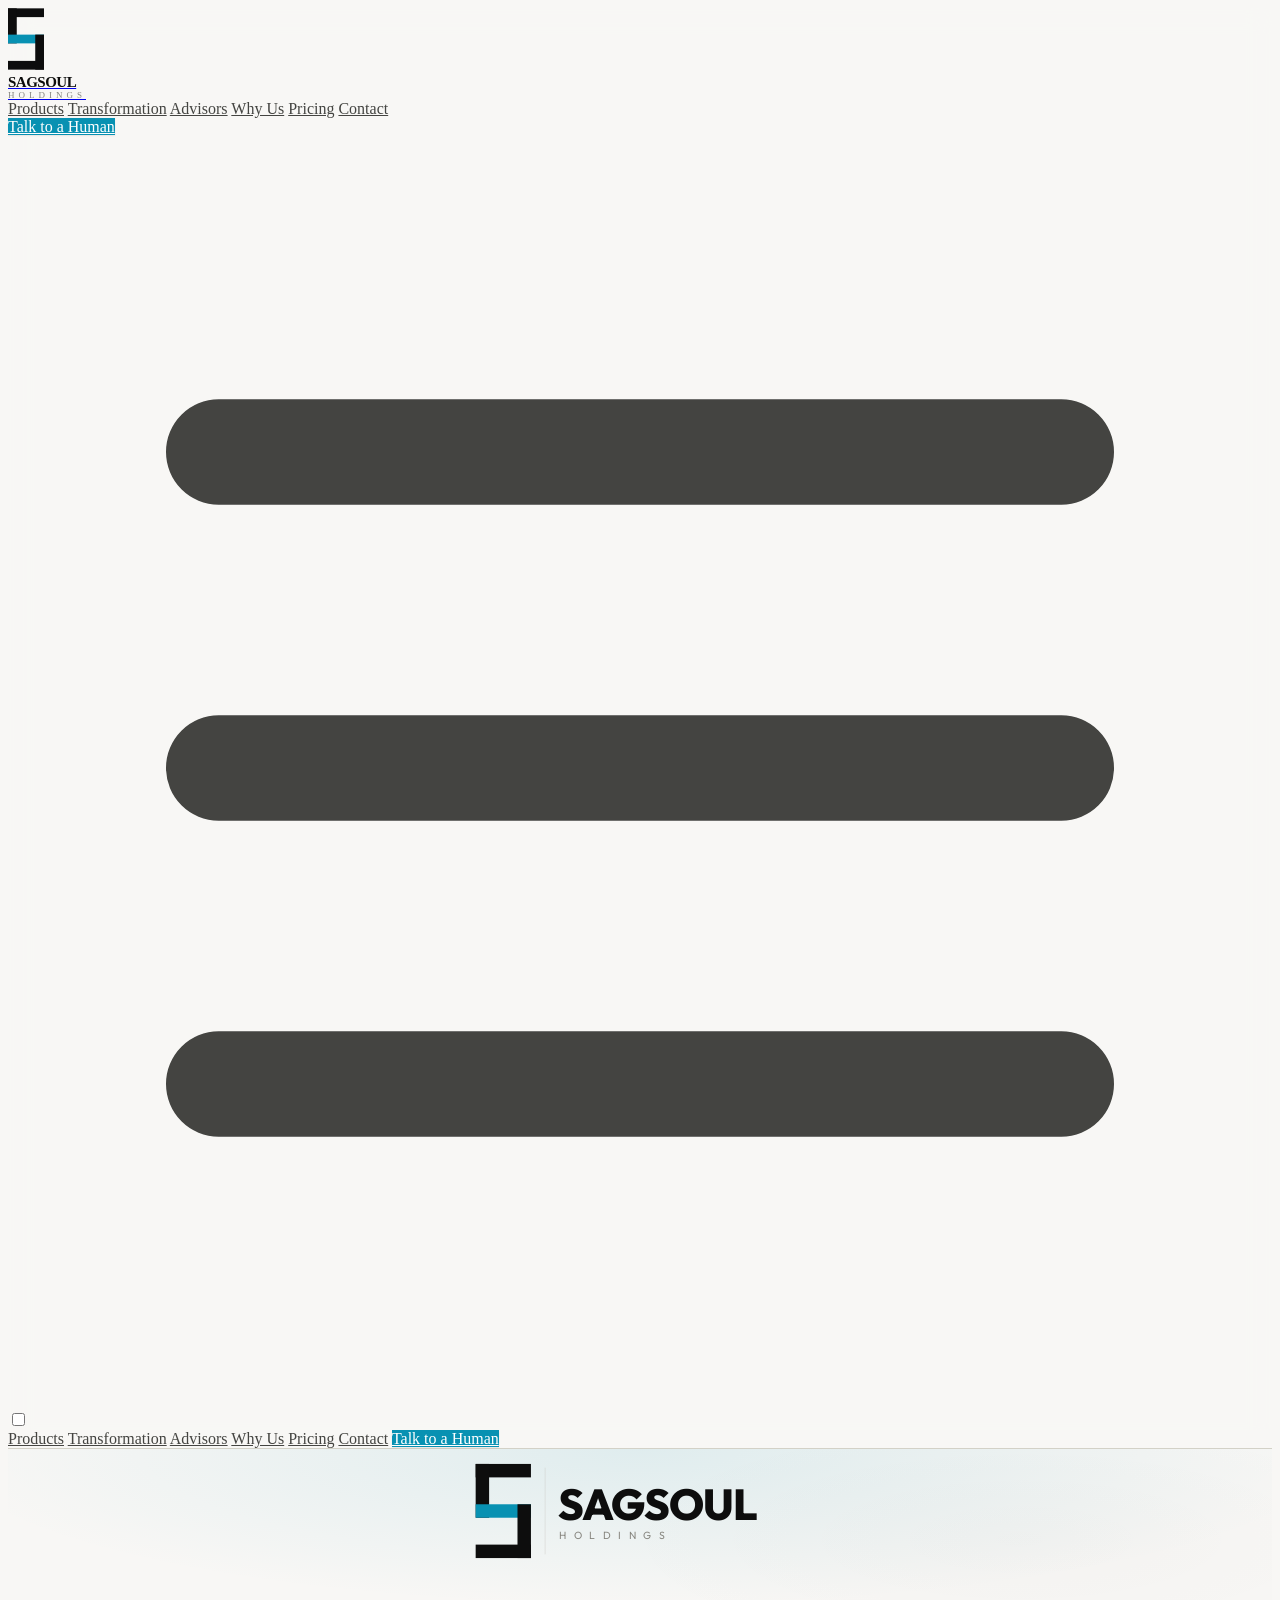
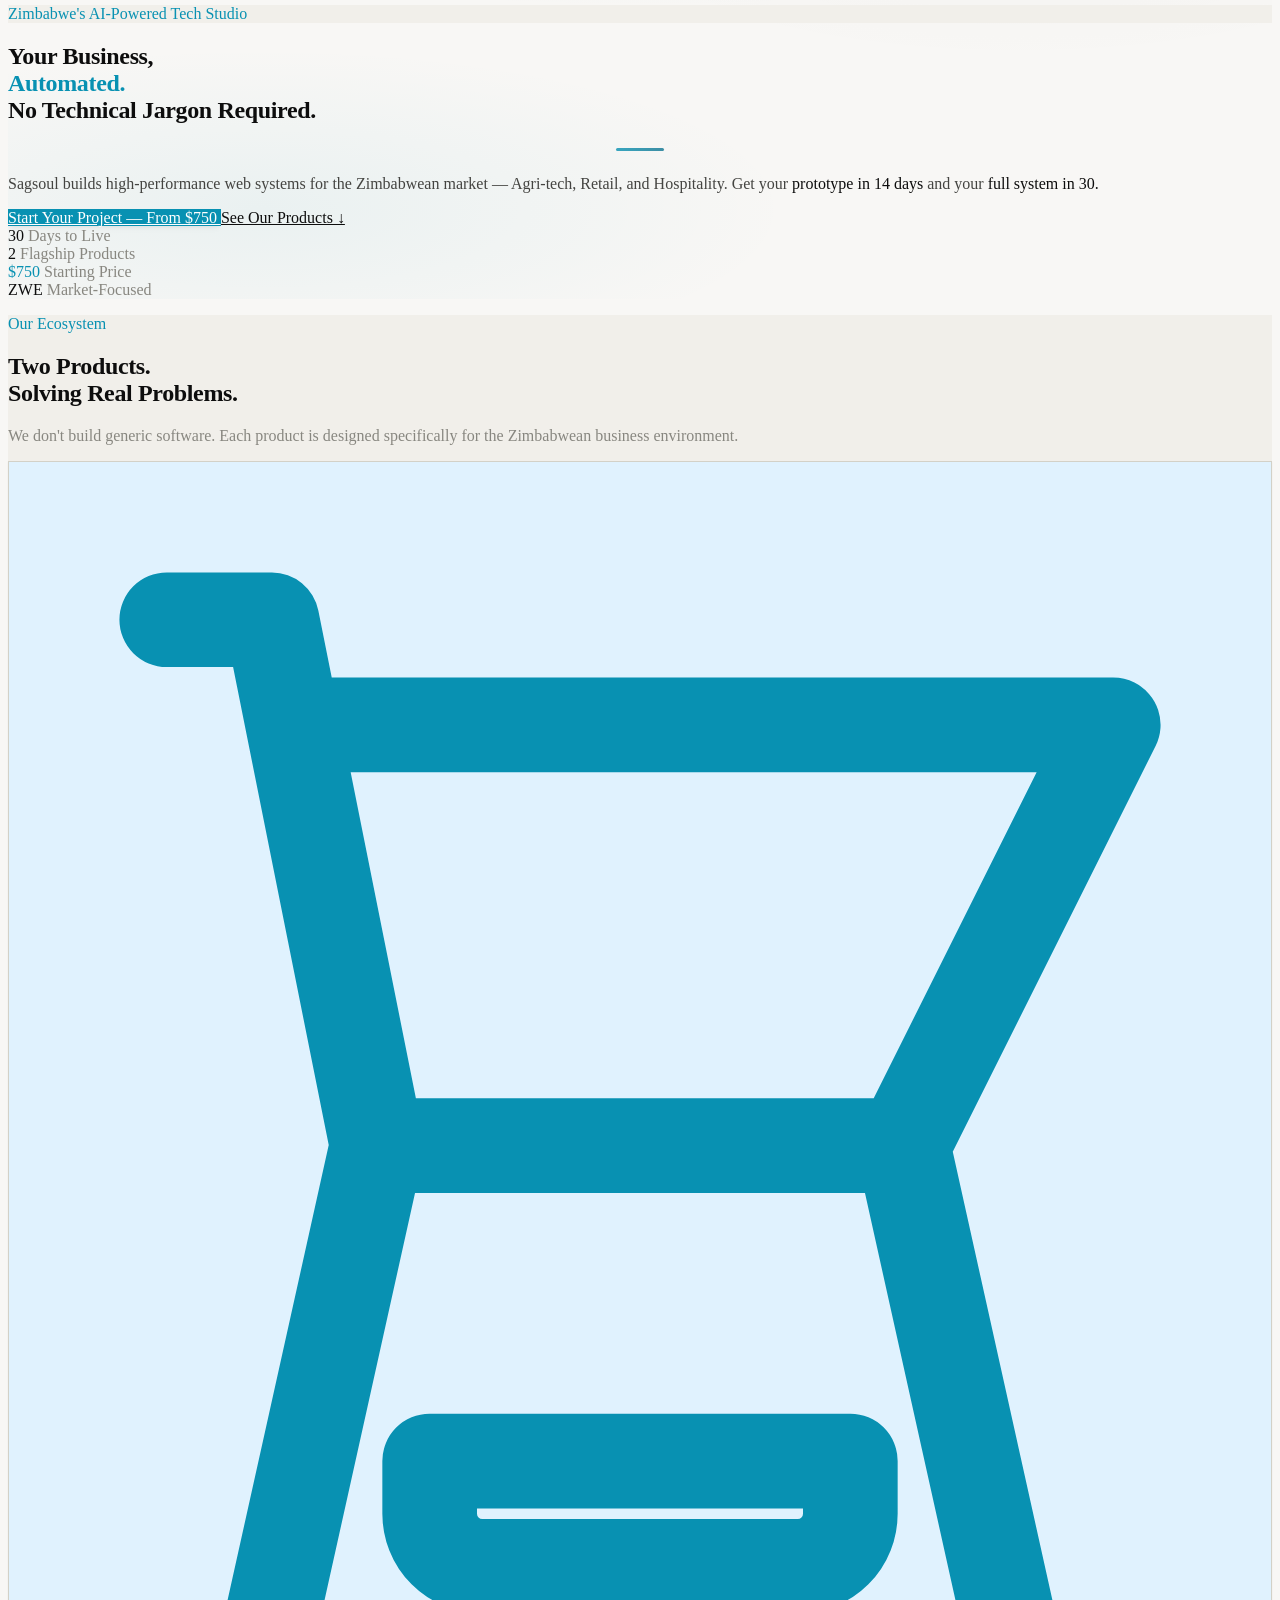
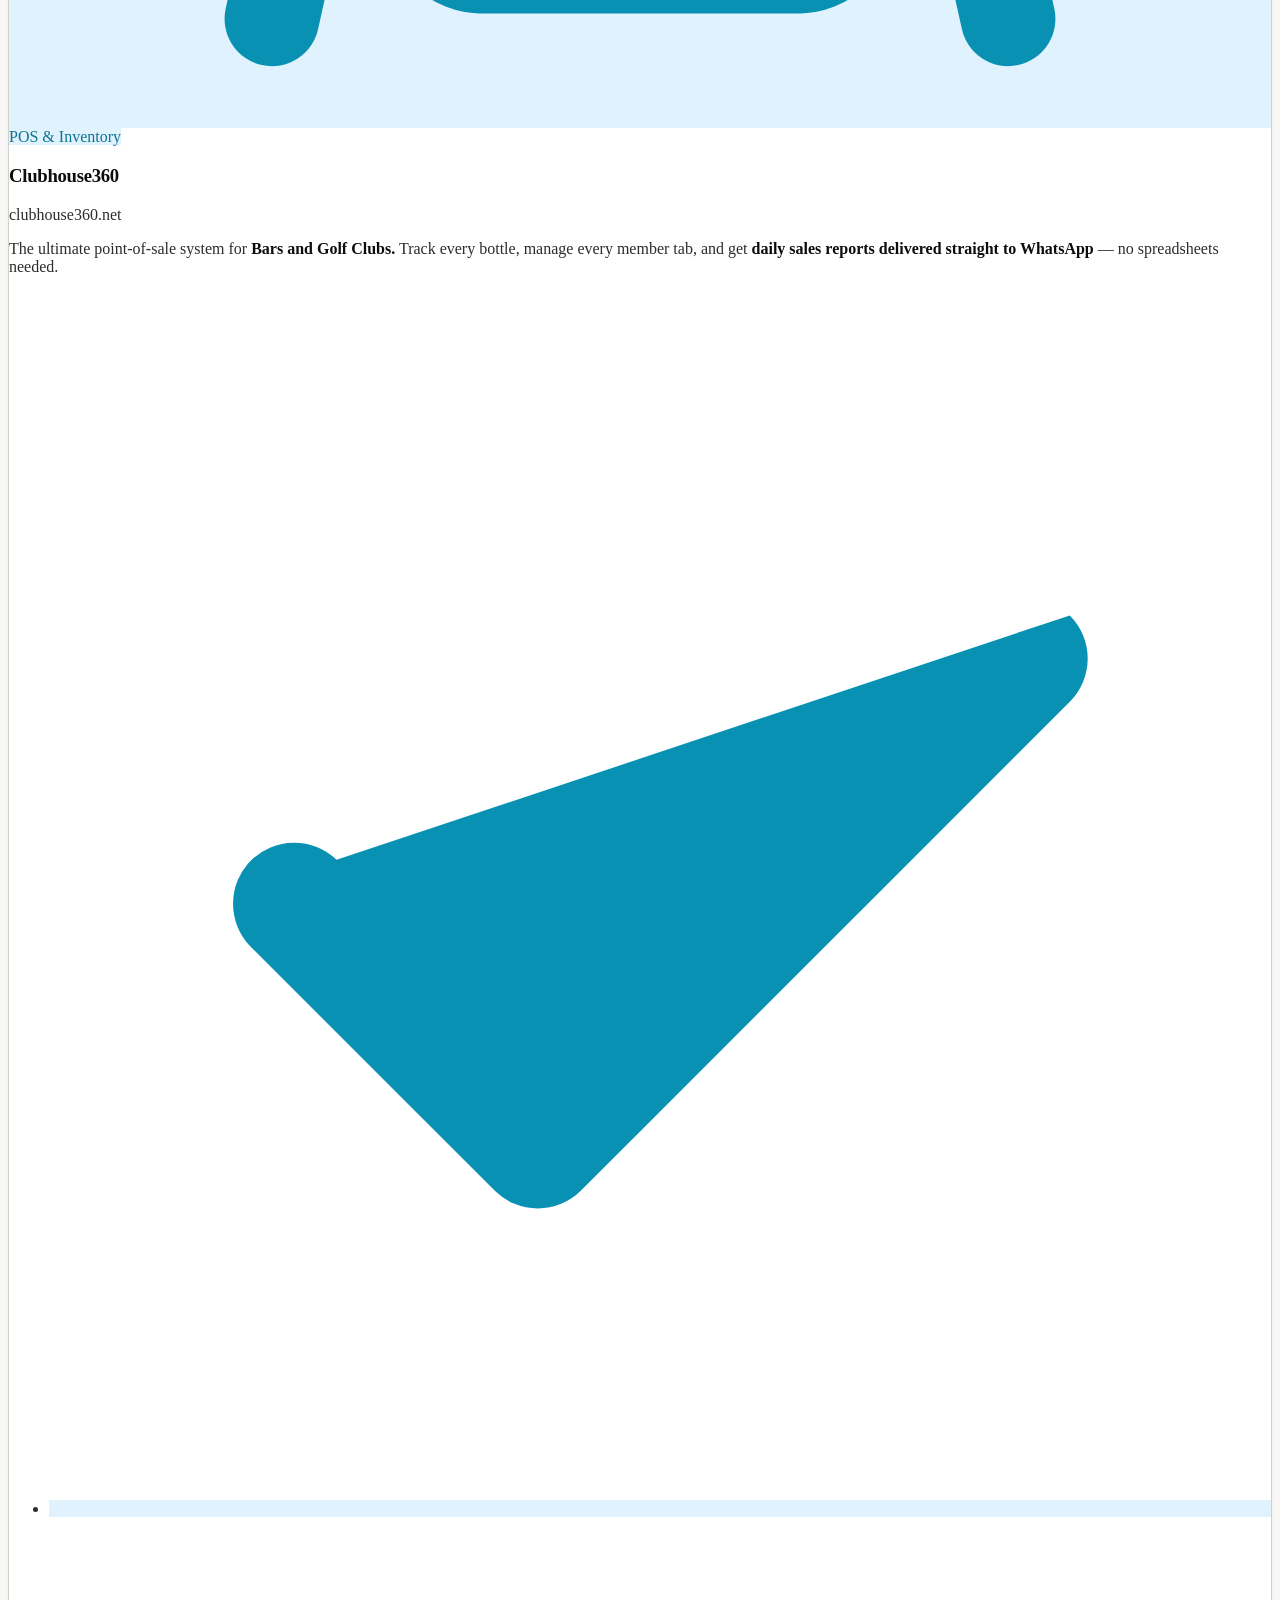
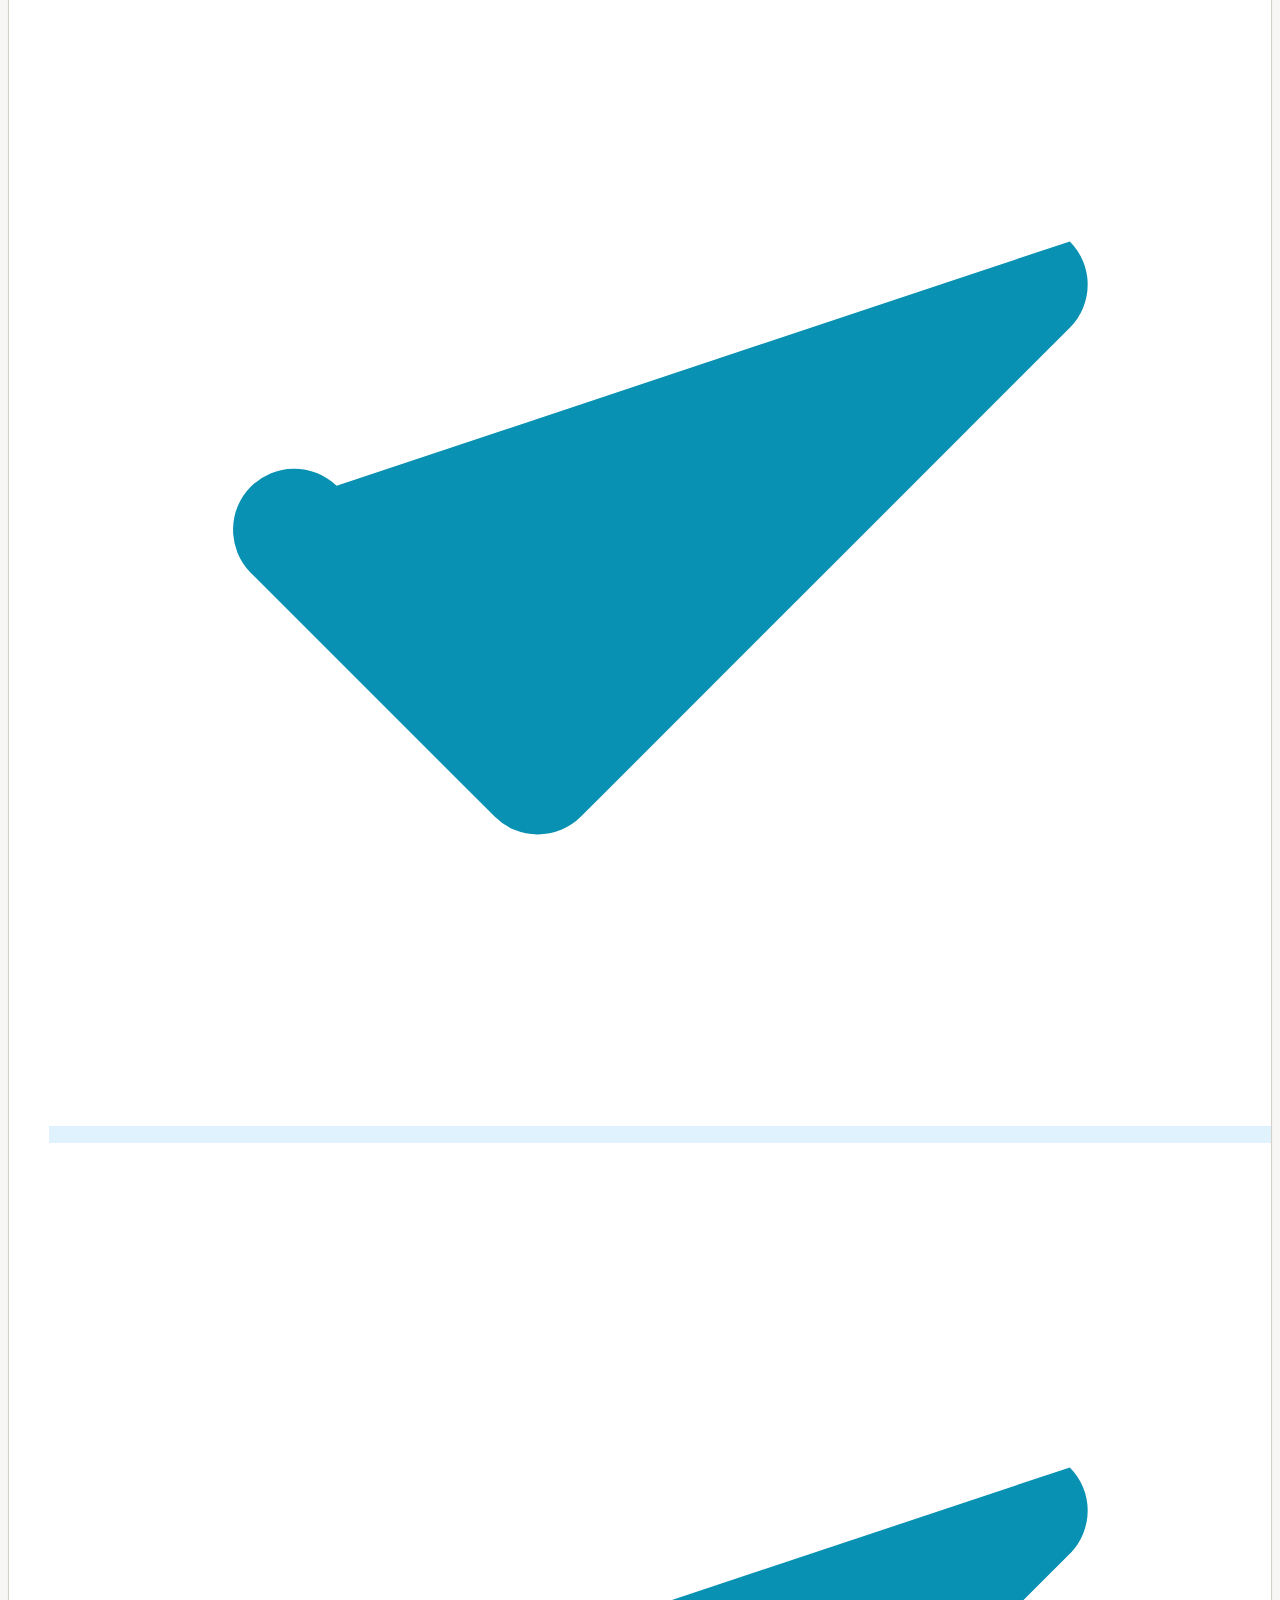
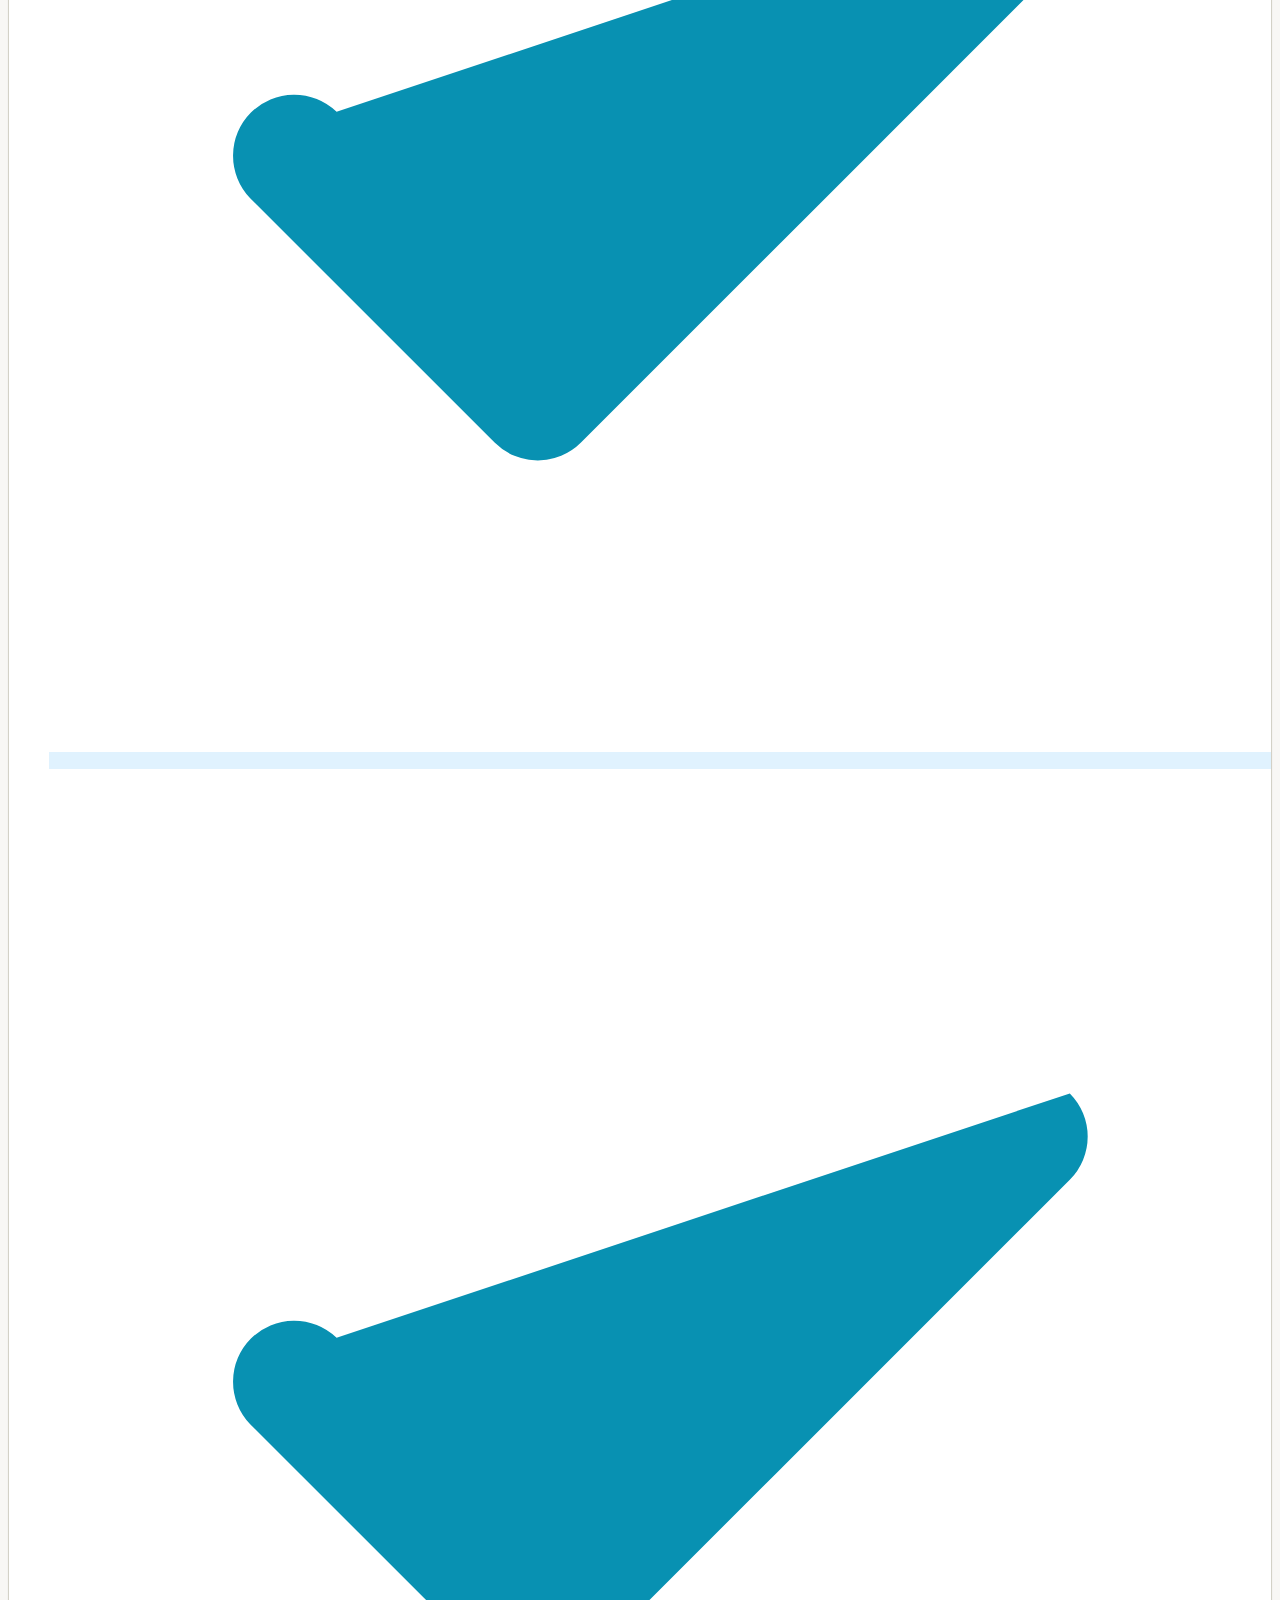
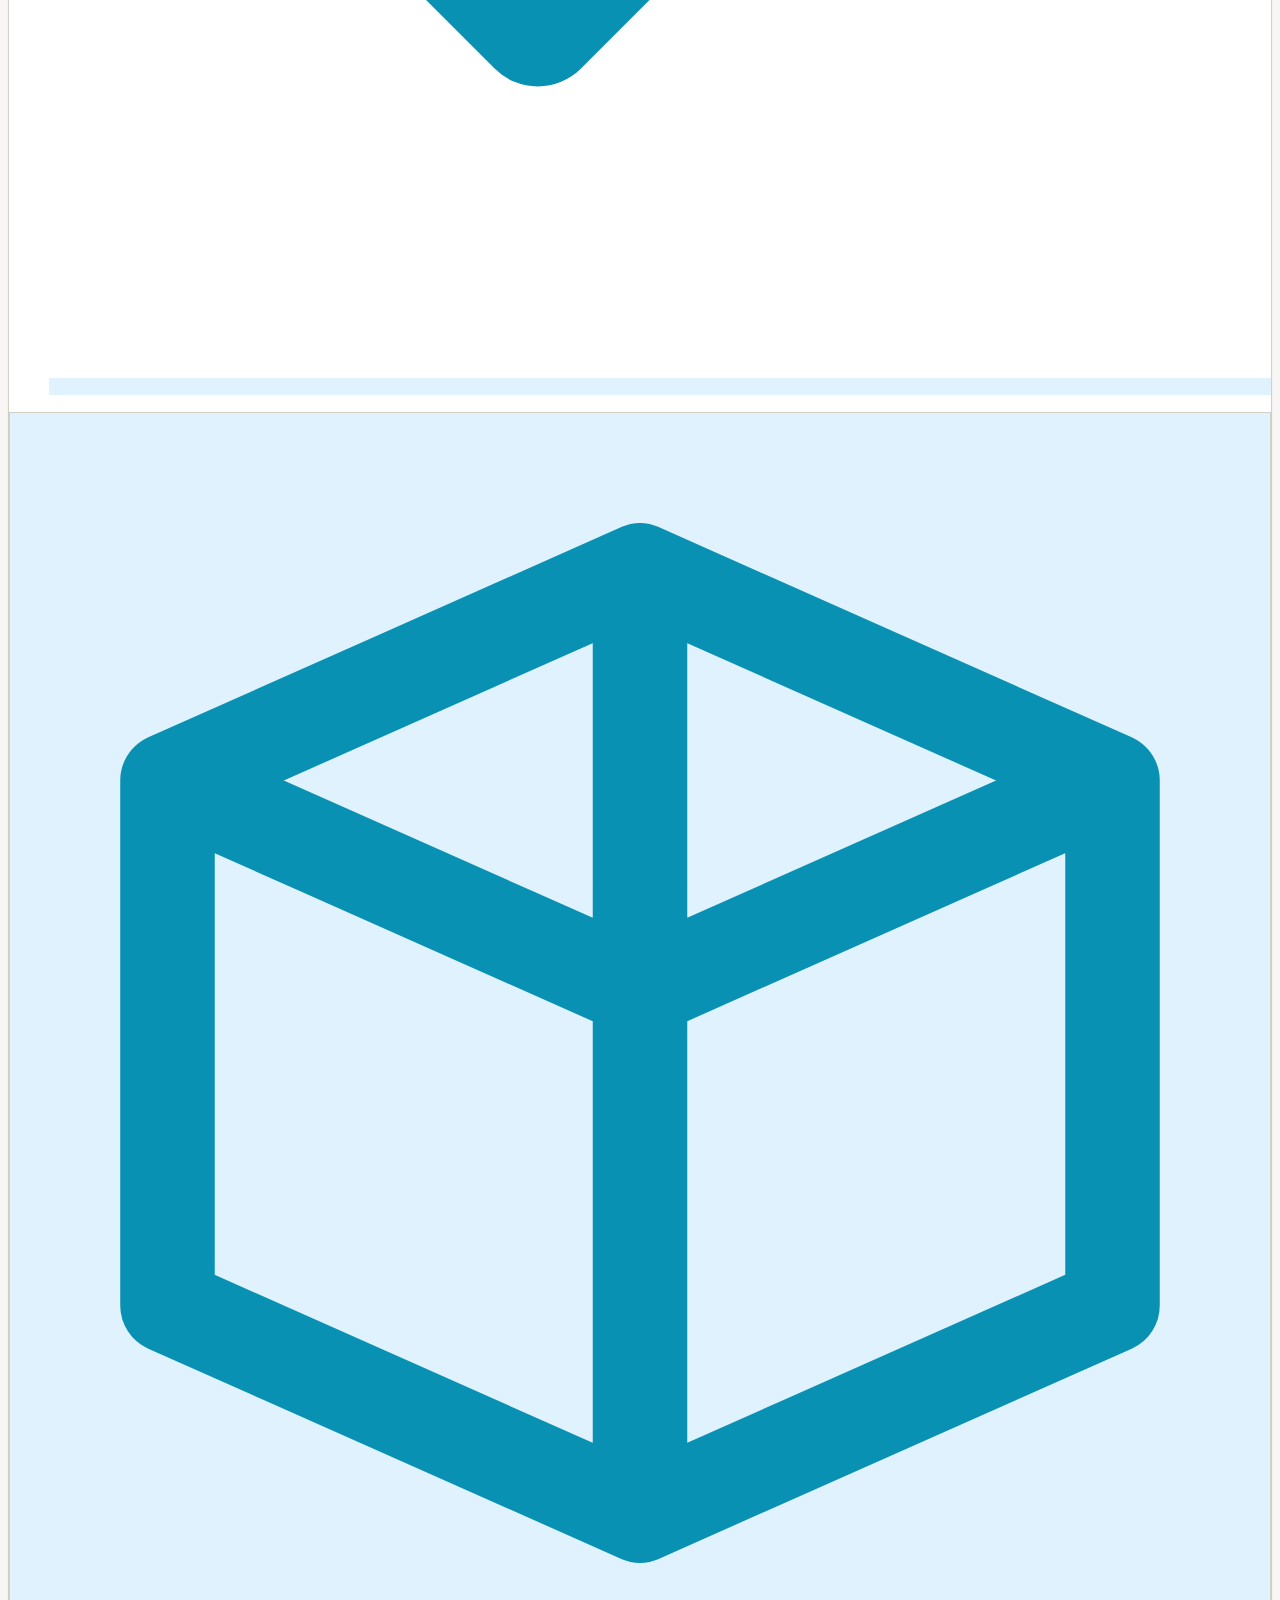
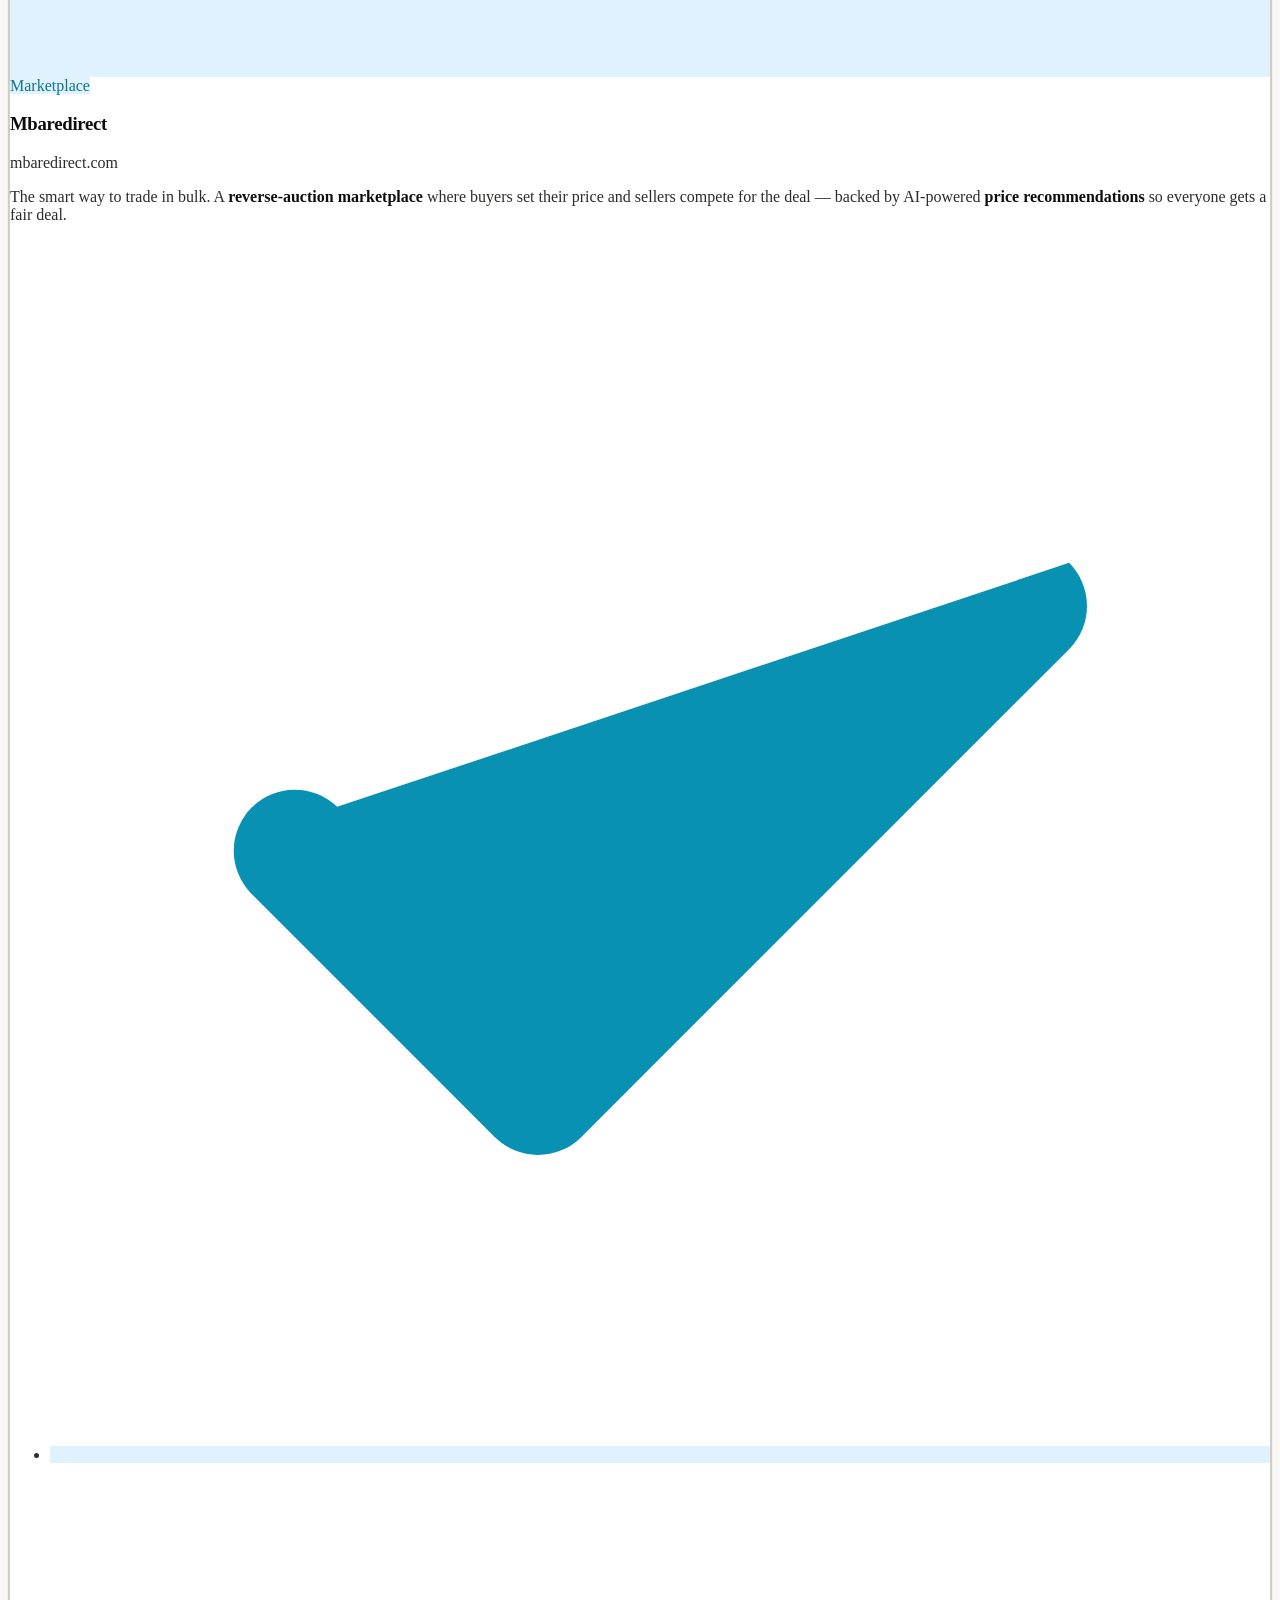
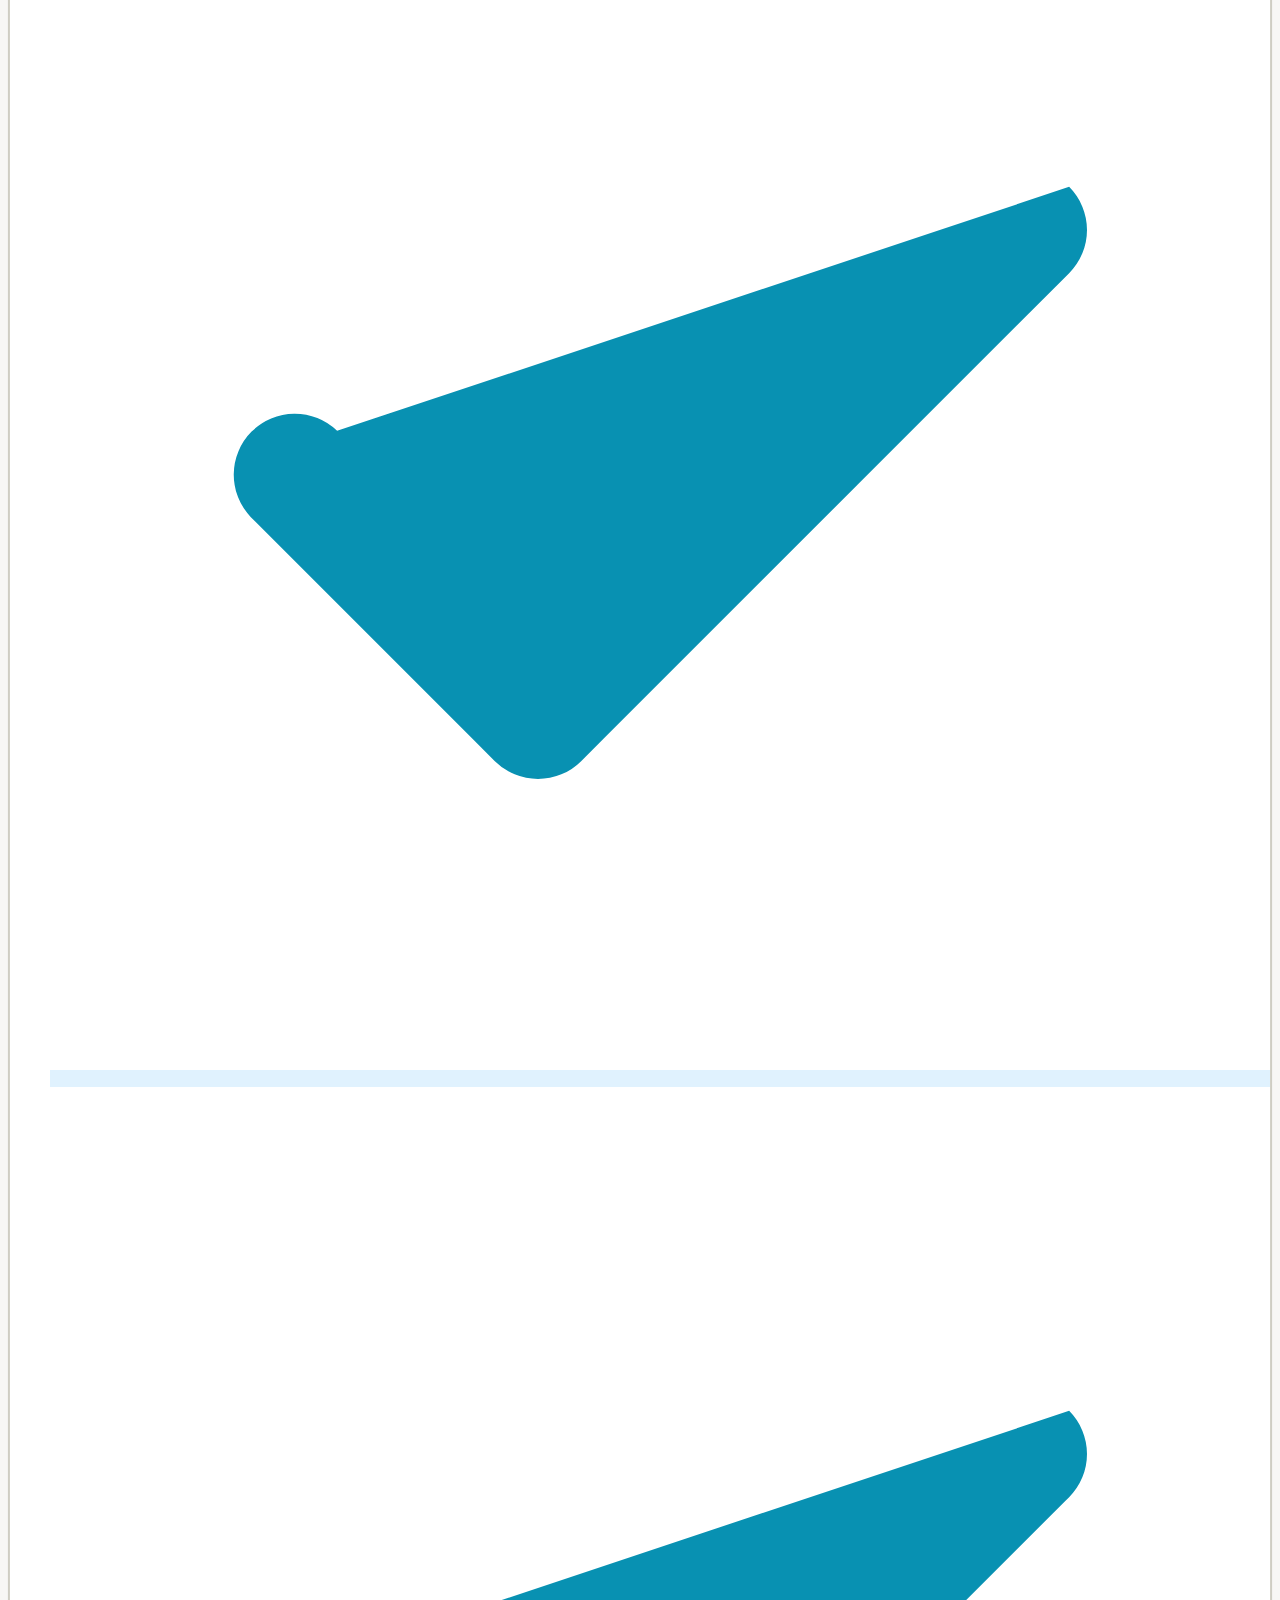
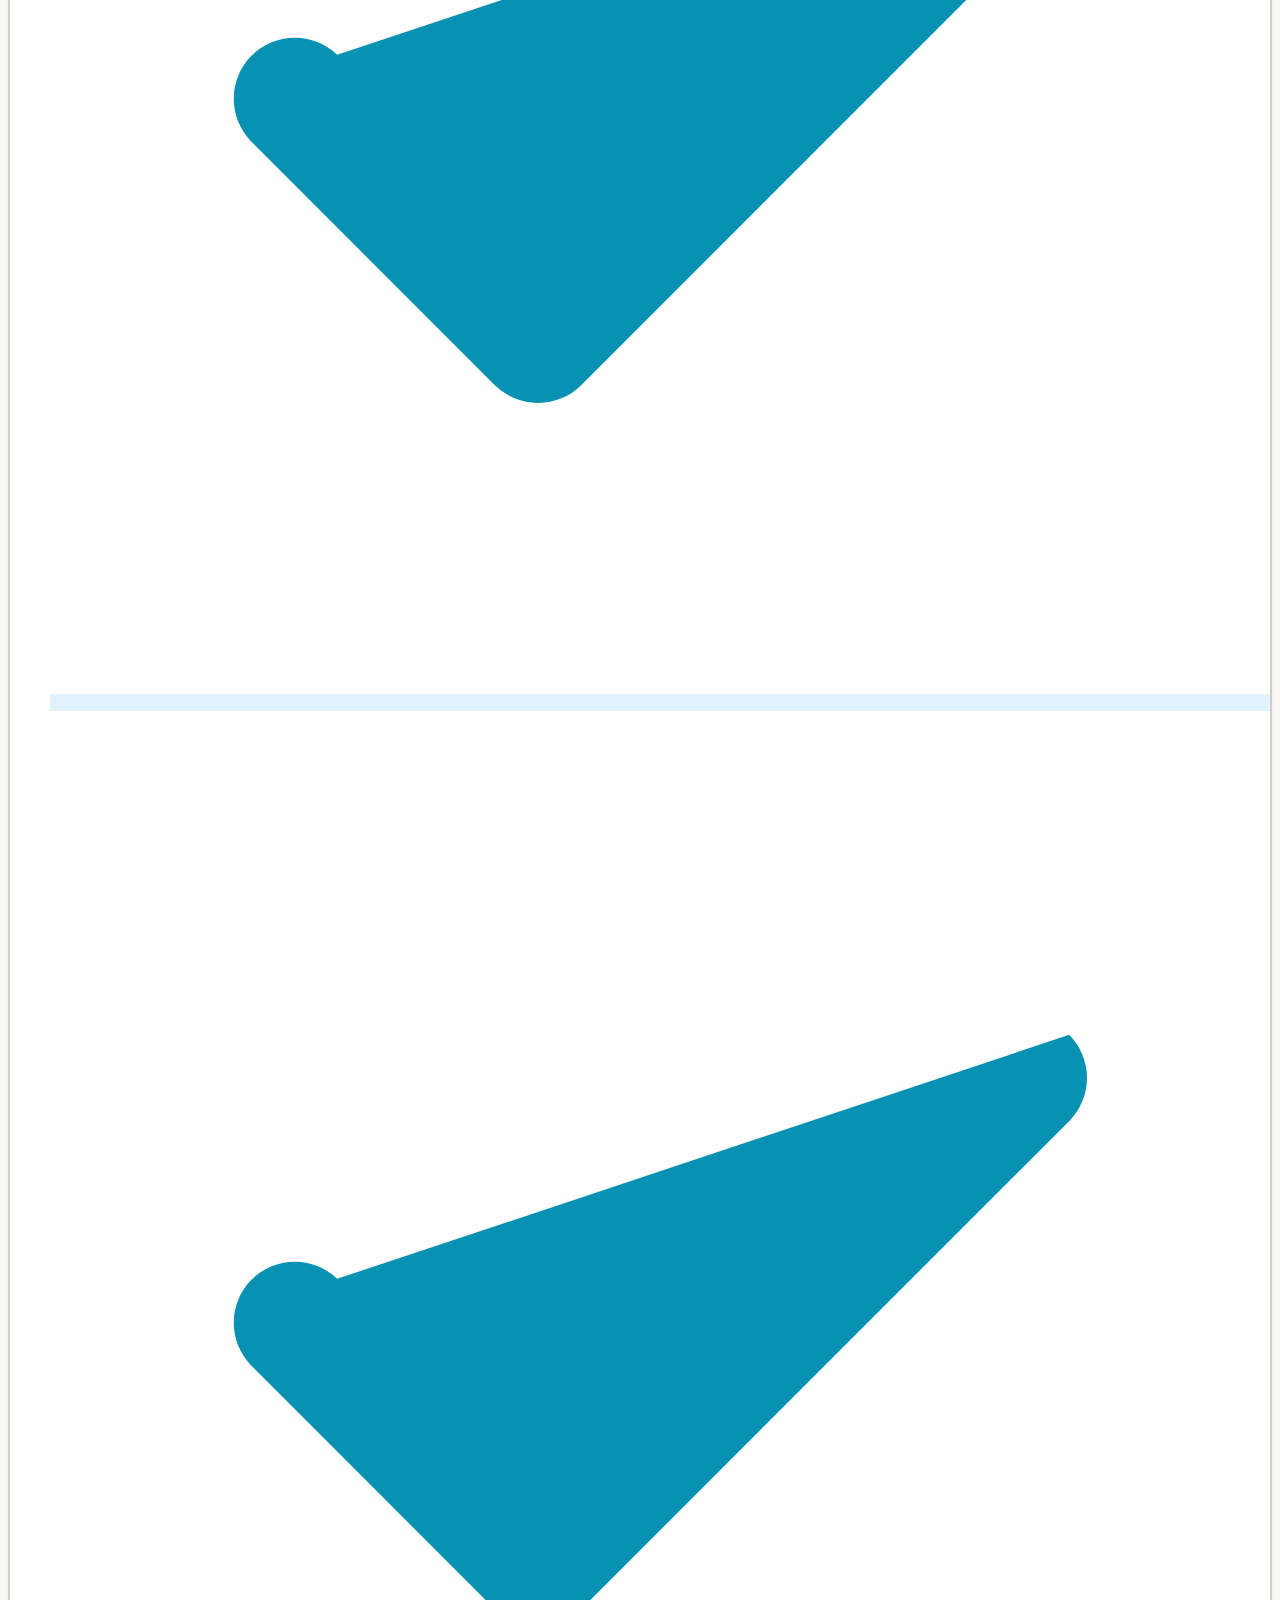
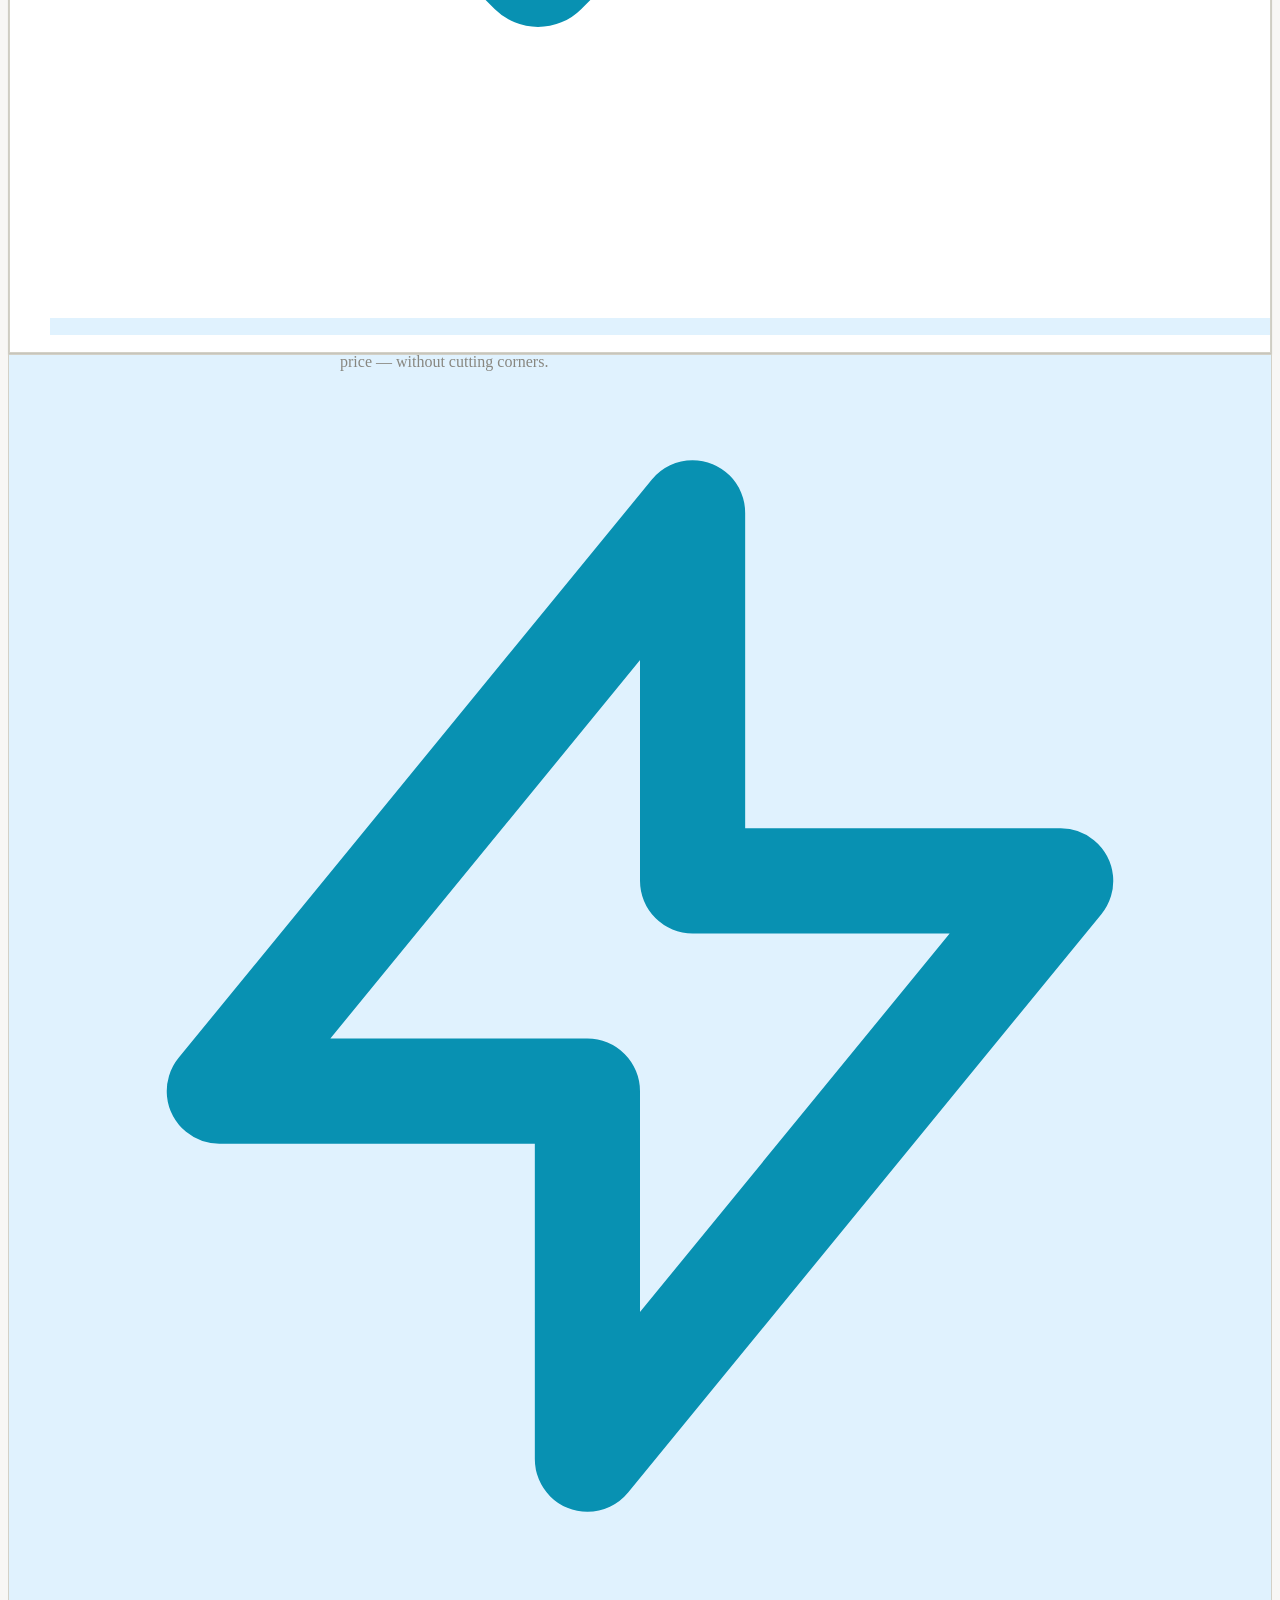
==== commit 8c946163: "Add nav link to codelattice-advisors.html in root index.html navigation" ====
--- a/index.html
+++ b/index.html
@@ -6,8 +6,8 @@
   <title>Sagsoul Holdings — Your Business, Automated.</title>
   <meta name="description" content="Sagsoul builds high-performance web systems for the Zimbabwean market. AI-accelerated engineering that speaks Human, not Technical." />
   <!-- Favicon — Sagsoul icon mark -->
-  <link rel="icon" type="image/svg+xml" href="data:image/svg+xml,%3Csvg xmlns='http://www.w3.org/2000/svg' viewBox='0 0 74 126'%3E%3Crect fill='%23F8F7F5' x='0' y='0' width='74' height='126'/%3E%3Crect fill='%230D0D0D' x='7' y='7' width='60' height='14'/%3E%3Crect fill='%230D0D0D' x='7' y='7' width='14' height='58'/%3E%3Crect fill='%230891B2' x='7' y='43' width='60' height='14'/%3E%3Crect fill='%230D0D0D' x='53' y='43' width='14' height='58'/%3E%3Crect fill='%230D0D0D' x='7' y='87' width='60' height='14'/%3E%3C/svg%3E" />
-  <link rel="apple-touch-icon" href="data:image/svg+xml,%3Csvg xmlns='http://www.w3.org/2000/svg' viewBox='0 0 74 126'%3E%3Crect fill='%23F8F7F5' x='0' y='0' width='74' height='126'/%3E%3Crect fill='%230D0D0D' x='7' y='7' width='60' height='14'/%3E%3Crect fill='%230D0D0D' x='7' y='7' width='14' height='58'/%3E%3Crect fill='%230891B2' x='7' y='43' width='60' height='14'/%3E%3Crect fill='%230D0D0D' x='53' y='43' width='14' height='58'/%3E%3Crect fill='%230D0D0D' x='7' y='87' width='60' height='14'/%3E%3C/svg%3E" />
+  <link rel="icon" type="image/svg+xml" href="data:image/svg+xml,%3Csvg xmlns='http://www.w3.org/2000/svg' viewBox='0 0 74 126'%3E%3Crect fill='%23F8F7F5' x='0' y='0' width='74' height='126'/%3E%3Crect fil[...]
+  <link rel="apple-touch-icon" href="data:image/svg+xml,%3Csvg xmlns='http://www.w3.org/2000/svg' viewBox='0 0 74 126'%3E%3Crect fill='%23F8F7F5' x='0' y='0' width='74' height='126'/%3E%3Crect fil[...]
   <link rel="stylesheet" href="styles.css" />
   <link rel="stylesheet" href="light-theme.css" />
   <!-- Outfit + JetBrains Mono fonts -->
@@ -68,6 +68,7 @@
       <nav class="hidden md:flex items-center gap-8 text-sm font-medium text-white/70">
         <a href="#ecosystem" class="hover:text-gold transition-colors">Products</a>
         <a href="services/digital-transformation.html" class="hover:text-gold transition-colors">Transformation</a>
+        <a href="codelattice-advisors.html" class="hover:text-gold transition-colors">Advisors</a>
         <a href="#advantage"  class="hover:text-gold transition-colors">Why Us</a>
         <a href="#pricing"    class="hover:text-gold transition-colors">Pricing</a>
         <a href="#contact"    class="hover:text-gold transition-colors">Contact</a>
@@ -92,6 +93,7 @@
     <div class="peer-checked:flex hidden flex-col bg-navy border-t border-white/5 px-4 pb-4 md:hidden">
       <a href="#ecosystem" class="py-3 border-b border-white/5 text-white/70 hover:text-gold font-medium">Products</a>
       <a href="services/digital-transformation.html" class="py-3 border-b border-white/5 text-white/70 hover:text-gold font-medium">Transformation</a>
+      <a href="codelattice-advisors.html" class="py-3 border-b border-white/5 text-white/70 hover:text-gold font-medium">Advisors</a>
       <a href="#advantage"  class="py-3 border-b border-white/5 text-white/70 hover:text-gold font-medium">Why Us</a>
       <a href="#pricing"    class="py-3 border-b border-white/5 text-white/70 hover:text-gold font-medium">Pricing</a>
       <a href="#contact"    class="py-3 text-white/70 hover:text-gold font-medium">Contact</a>
@@ -232,25 +234,25 @@
             <ul class="space-y-3 mb-8">
               <li class="flex items-start gap-3 text-sm text-white/70">
                 <span class="w-5 h-5 rounded-full bg-gold/15 flex items-center justify-center flex-shrink-0 mt-0.5">
-                  <svg class="w-3 h-3 text-gold" fill="currentColor" viewBox="0 0 20 20"><path fill-rule="evenodd" d="M16.707 5.293a1 1 0 010 1.414l-8 8a1 1 0 01-1.414 0l-4-4a1 1 0 011.414-1.414L8 12.586l7.293-7.293a1 1 0 011.414 0z" clip-rule="evenodd"/></svg>
+                  <svg class="w-3 h-3 text-gold" fill="currentColor" viewBox="0 0 20 20"><path fill-rule="evenodd" d="M16.707 5.293a1 1 0 010 1.414l-8 8a1 1 0 01-1.414 0l-4-4a1 1 0 011.414-1.414L[...]
                 </span>
                 Real-time bar stock &amp; inventory management
               </li>
               <li class="flex items-start gap-3 text-sm text-white/70">
                 <span class="w-5 h-5 rounded-full bg-gold/15 flex items-center justify-center flex-shrink-0 mt-0.5">
-                  <svg class="w-3 h-3 text-gold" fill="currentColor" viewBox="0 0 20 20"><path fill-rule="evenodd" d="M16.707 5.293a1 1 0 010 1.414l-8 8a1 1 0 01-1.414 0l-4-4a1 1 0 011.414-1.414L8 12.586l7.293-7.293a1 1 0 011.414 0z" clip-rule="evenodd"/></svg>
+                  <svg class="w-3 h-3 text-gold" fill="currentColor" viewBox="0 0 20 20"><path fill-rule="evenodd" d="M16.707 5.293a1 1 0 010 1.414l-8 8a1 1 0 01-1.414 0l-4-4a1 1 0 011.414-1.414L[...]
                 </span>
                 Member tab management &amp; loyalty tracking
               </li>
               <li class="flex items-start gap-3 text-sm text-white/70">
                 <span class="w-5 h-5 rounded-full bg-gold/15 flex items-center justify-center flex-shrink-0 mt-0.5">
-                  <svg class="w-3 h-3 text-gold" fill="currentColor" viewBox="0 0 20 20"><path fill-rule="evenodd" d="M16.707 5.293a1 1 0 010 1.414l-8 8a1 1 0 01-1.414 0l-4-4a1 1 0 011.414-1.414L8 12.586l7.293-7.293a1 1 0 011.414 0z" clip-rule="evenodd"/></svg>
+                  <svg class="w-3 h-3 text-gold" fill="currentColor" viewBox="0 0 20 20"><path fill-rule="evenodd" d="M16.707 5.293a1 1 0 010 1.414l-8 8a1 1 0 01-1.414 0l-4-4a1 1 0 011.414-1.414L[...]
                 </span>
                 Daily WhatsApp reports for management
               </li>
               <li class="flex items-start gap-3 text-sm text-white/70">
                 <span class="w-5 h-5 rounded-full bg-gold/15 flex items-center justify-center flex-shrink-0 mt-0.5">
-                  <svg class="w-3 h-3 text-gold" fill="currentColor" viewBox="0 0 20 20"><path fill-rule="evenodd" d="M16.707 5.293a1 1 0 010 1.414l-8 8a1 1 0 01-1.414 0l-4-4a1 1 0 011.414-1.414L8 12.586l7.293-7.293a1 1 0 011.414 0z" clip-rule="evenodd"/></svg>
+                  <svg class="w-3 h-3 text-gold" fill="currentColor" viewBox="0 0 20 20"><path fill-rule="evenodd" d="M16.707 5.293a1 1 0 010 1.414l-8 8a1 1 0 01-1.414 0l-4-4a1 1 0 011.414-1.414L[...]
                 </span>
                 Works on any Android or iOS device
               </li>
@@ -293,25 +295,25 @@
             <ul class="space-y-3 mb-8">
               <li class="flex items-start gap-3 text-sm text-white/70">
                 <span class="w-5 h-5 rounded-full bg-gold/15 flex items-center justify-center flex-shrink-0 mt-0.5">
-                  <svg class="w-3 h-3 text-gold" fill="currentColor" viewBox="0 0 20 20"><path fill-rule="evenodd" d="M16.707 5.293a1 1 0 010 1.414l-8 8a1 1 0 01-1.414 0l-4-4a1 1 0 011.414-1.414L8 12.586l7.293-7.293a1 1 0 011.414 0z" clip-rule="evenodd"/></svg>
+                  <svg class="w-3 h-3 text-gold" fill="currentColor" viewBox="0 0 20 20"><path fill-rule="evenodd" d="M16.707 5.293a1 1 0 010 1.414l-8 8a1 1 0 01-1.414 0l-4-4a1 1 0 011.414-1.414L[...]
                 </span>
                 Buyers post what they want and at what price
               </li>
               <li class="flex items-start gap-3 text-sm text-white/70">
                 <span class="w-5 h-5 rounded-full bg-gold/15 flex items-center justify-center flex-shrink-0 mt-0.5">
-                  <svg class="w-3 h-3 text-gold" fill="currentColor" viewBox="0 0 20 20"><path fill-rule="evenodd" d="M16.707 5.293a1 1 0 010 1.414l-8 8a1 1 0 01-1.414 0l-4-4a1 1 0 011.414-1.414L8 12.586l7.293-7.293a1 1 0 011.414 0z" clip-rule="evenodd"/></svg>
+                  <svg class="w-3 h-3 text-gold" fill="currentColor" viewBox="0 0 20 20"><path fill-rule="evenodd" d="M16.707 5.293a1 1 0 010 1.414l-8 8a1 1 0 01-1.414 0l-4-4a1 1 0 011.414-1.414L[...]
                 </span>
                 Sellers compete — best offer wins the deal
               </li>
               <li class="flex items-start gap-3 text-sm text-white/70">
                 <span class="w-5 h-5 rounded-full bg-gold/15 flex items-center justify-center flex-shrink-0 mt-0.5">
-                  <svg class="w-3 h-3 text-gold" fill="currentColor" viewBox="0 0 20 20"><path fill-rule="evenodd" d="M16.707 5.293a1 1 0 010 1.414l-8 8a1 1 0 01-1.414 0l-4-4a1 1 0 011.414-1.414L8 12.586l7.293-7.293a1 1 0 011.414 0z" clip-rule="evenodd"/></svg>
+                  <svg class="w-3 h-3 text-gold" fill="currentColor" viewBox="0 0 20 20"><path fill-rule="evenodd" d="M16.707 5.293a1 1 0 010 1.414l-8 8a1 1 0 01-1.414 0l-4-4a1 1 0 011.414-1.414L[...]
                 </span>
                 AI price recommendations for fair market value
               </li>
               <li class="flex items-start gap-3 text-sm text-white/70">
                 <span class="w-5 h-5 rounded-full bg-gold/15 flex items-center justify-center flex-shrink-0 mt-0.5">
-                  <svg class="w-3 h-3 text-gold" fill="currentColor" viewBox="0 0 20 20"><path fill-rule="evenodd" d="M16.707 5.293a1 1 0 010 1.414l-8 8a1 1 0 01-1.414 0l-4-4a1 1 0 011.414-1.414L8 12.586l7.293-7.293a1 1 0 011.414 0z" clip-rule="evenodd"/></svg>
+                  <svg class="w-3 h-3 text-gold" fill="currentColor" viewBox="0 0 20 20"><path fill-rule="evenodd" d="M16.707 5.293a1 1 0 010 1.414l-8 8a1 1 0 01-1.414 0l-4-4a1 1 0 011.414-1.414L[...]
                 </span>
                 Built for bulk buyers &amp; suppliers across Zimbabwe
               </li>
@@ -336,7 +338,7 @@
   <section id="advantage" class="py-24 px-4 sm:px-6" style="position:relative;overflow:hidden;">
     <div class="max-w-6xl mx-auto">
       <!-- Warm ambient glow blob -->
-      <div aria-hidden="true" style="position:absolute;top:-120px;left:50%;transform:translateX(-50%);width:600px;height:400px;background:radial-gradient(ellipse,rgba(245,243,238,0.03) 0%,transparent 70%);pointer-events:none;border-radius:50%;"></div>
+      <div aria-hidden="true" style="position:absolute;top:-120px;left:50%;transform:translateX(-50%);width:600px;height:400px;background:radial-gradient(ellipse,rgba(245,243,238,0.03) 0%,transpa[...]
       <!-- Section header -->
       <div class="text-center mb-16">
         <p class="text-gold font-semibold text-sm uppercase tracking-widest mb-3">The Sagsoul Advantage</p>
@@ -368,7 +370,7 @@
         <div class="card-hover bg-charcoal border border-white/10 rounded-2xl p-7">
           <div class="w-12 h-12 rounded-xl bg-gold/10 flex items-center justify-center mb-5">
             <svg class="w-6 h-6 text-gold" fill="none" stroke="currentColor" stroke-width="2" viewBox="0 0 24 24">
-              <path stroke-linecap="round" stroke-linejoin="round" d="M12 8c-1.657 0-3 .895-3 2s1.343 2 3 2 3 .895 3 2-1.343 2-3 2m0-8c1.11 0 2.08.402 2.599 1M12 8V7m0 1v8m0 0v1m0-1c-1.11 0-2.08-.402-2.599-1M21 12a9 9 0 11-18 0 9 9 0 0118 0z"/>
+              <path stroke-linecap="round" stroke-linejoin="round" d="M12 8c-1.657 0-3 .895-3 2s1.343 2 3 2 3 .895 3 2-1.343 2-3 2m0-8c1.11 0 2.08.402 2.599 1M12 8V7m0 1v8m0 0v1m0-1c-1.11 0-2.08-[...]
             </svg>
           </div>
           <h3 class="font-black text-lg mb-2">Honest Pricing</h3>
@@ -474,19 +476,19 @@
           </div>
           <ul class="space-y-3 flex-1 mb-8 text-sm text-white/70">
             <li class="flex items-center gap-3">
-              <svg class="w-4 h-4 text-gold flex-shrink-0" fill="currentColor" viewBox="0 0 20 20"><path fill-rule="evenodd" d="M16.707 5.293a1 1 0 010 1.414l-8 8a1 1 0 01-1.414 0l-4-4a1 1 0 011.414-1.414L8 12.586l7.293-7.293a1 1 0 011.414 0z" clip-rule="evenodd"/></svg>
+              <svg class="w-4 h-4 text-gold flex-shrink-0" fill="currentColor" viewBox="0 0 20 20"><path fill-rule="evenodd" d="M16.707 5.293a1 1 0 010 1.414l-8 8a1 1 0 01-1.414 0l-4-4a1 1 0 011.[...]
               MVP or business web app
             </li>
             <li class="flex items-center gap-3">
-              <svg class="w-4 h-4 text-gold flex-shrink-0" fill="currentColor" viewBox="0 0 20 20"><path fill-rule="evenodd" d="M16.707 5.293a1 1 0 010 1.414l-8 8a1 1 0 01-1.414 0l-4-4a1 1 0 011.414-1.414L8 12.586l7.293-7.293a1 1 0 011.414 0z" clip-rule="evenodd"/></svg>
+              <svg class="w-4 h-4 text-gold flex-shrink-0" fill="currentColor" viewBox="0 0 20 20"><path fill-rule="evenodd" d="M16.707 5.293a1 1 0 010 1.414l-8 8a1 1 0 01-1.414 0l-4-4a1 1 0 011.[...]
               Ready in 30 days
             </li>
             <li class="flex items-center gap-3">
-              <svg class="w-4 h-4 text-gold flex-shrink-0" fill="currentColor" viewBox="0 0 20 20"><path fill-rule="evenodd" d="M16.707 5.293a1 1 0 010 1.414l-8 8a1 1 0 01-1.414 0l-4-4a1 1 0 011.414-1.414L8 12.586l7.293-7.293a1 1 0 011.414 0z" clip-rule="evenodd"/></svg>
+              <svg class="w-4 h-4 text-gold flex-shrink-0" fill="currentColor" viewBox="0 0 20 20"><path fill-rule="evenodd" d="M16.707 5.293a1 1 0 010 1.414l-8 8a1 1 0 01-1.414 0l-4-4a1 1 0 011.[...]
               Hosting &amp; security included in management
             </li>
             <li class="flex items-center gap-3">
-              <svg class="w-4 h-4 text-gold flex-shrink-0" fill="currentColor" viewBox="0 0 20 20"><path fill-rule="evenodd" d="M16.707 5.293a1 1 0 010 1.414l-8 8a1 1 0 01-1.414 0l-4-4a1 1 0 011.414-1.414L8 12.586l7.293-7.293a1 1 0 011.414 0z" clip-rule="evenodd"/></svg>
+              <svg class="w-4 h-4 text-gold flex-shrink-0" fill="currentColor" viewBox="0 0 20 20"><path fill-rule="evenodd" d="M16.707 5.293a1 1 0 010 1.414l-8 8a1 1 0 01-1.414 0l-4-4a1 1 0 011.[...]
               Ongoing feature updates
             </li>
           </ul>
@@ -513,23 +515,23 @@
           </div>
           <ul class="space-y-3 flex-1 mb-8 text-sm text-white/80">
             <li class="flex items-center gap-3">
-              <svg class="w-4 h-4 text-gold flex-shrink-0" fill="currentColor" viewBox="0 0 20 20"><path fill-rule="evenodd" d="M16.707 5.293a1 1 0 010 1.414l-8 8a1 1 0 01-1.414 0l-4-4a1 1 0 011.414-1.414L8 12.586l7.293-7.293a1 1 0 011.414 0z" clip-rule="evenodd"/></svg>
+              <svg class="w-4 h-4 text-gold flex-shrink-0" fill="currentColor" viewBox="0 0 20 20"><path fill-rule="evenodd" d="M16.707 5.293a1 1 0 010 1.414l-8 8a1 1 0 01-1.414 0l-4-4a1 1 0 011.[...]
               Full custom POS or marketplace
             </li>
             <li class="flex items-center gap-3">
-              <svg class="w-4 h-4 text-gold flex-shrink-0" fill="currentColor" viewBox="0 0 20 20"><path fill-rule="evenodd" d="M16.707 5.293a1 1 0 010 1.414l-8 8a1 1 0 01-1.414 0l-4-4a1 1 0 011.414-1.414L8 12.586l7.293-7.293a1 1 0 011.414 0z" clip-rule="evenodd"/></svg>
+              <svg class="w-4 h-4 text-gold flex-shrink-0" fill="currentColor" viewBox="0 0 20 20"><path fill-rule="evenodd" d="M16.707 5.293a1 1 0 010 1.414l-8 8a1 1 0 01-1.414 0l-4-4a1 1 0 011.[...]
               Ready in 30 days
             </li>
             <li class="flex items-center gap-3">
-              <svg class="w-4 h-4 text-gold flex-shrink-0" fill="currentColor" viewBox="0 0 20 20"><path fill-rule="evenodd" d="M16.707 5.293a1 1 0 010 1.414l-8 8a1 1 0 01-1.414 0l-4-4a1 1 0 011.414-1.414L8 12.586l7.293-7.293a1 1 0 011.414 0z" clip-rule="evenodd"/></svg>
+              <svg class="w-4 h-4 text-gold flex-shrink-0" fill="currentColor" viewBox="0 0 20 20"><path fill-rule="evenodd" d="M16.707 5.293a1 1 0 010 1.414l-8 8a1 1 0 01-1.414 0l-4-4a1 1 0 011.[...]
               Integrations (PayNow, WhatsApp, SMS)
             </li>
             <li class="flex items-center gap-3">
-              <svg class="w-4 h-4 text-gold flex-shrink-0" fill="currentColor" viewBox="0 0 20 20"><path fill-rule="evenodd" d="M16.707 5.293a1 1 0 010 1.414l-8 8a1 1 0 01-1.414 0l-4-4a1 1 0 011.414-1.414L8 12.586l7.293-7.293a1 1 0 011.414 0z" clip-rule="evenodd"/></svg>
+              <svg class="w-4 h-4 text-gold flex-shrink-0" fill="currentColor" viewBox="0 0 20 20"><path fill-rule="evenodd" d="M16.707 5.293a1 1 0 010 1.414l-8 8a1 1 0 01-1.414 0l-4-4a1 1 0 011.[...]
               Priority testing &amp; debugging support
             </li>
             <li class="flex items-center gap-3">
-              <svg class="w-4 h-4 text-gold flex-shrink-0" fill="currentColor" viewBox="0 0 20 20"><path fill-rule="evenodd" d="M16.707 5.293a1 1 0 010 1.414l-8 8a1 1 0 01-1.414 0l-4-4a1 1 0 011.414-1.414L8 12.586l7.293-7.293a1 1 0 011.414 0z" clip-rule="evenodd"/></svg>
+              <svg class="w-4 h-4 text-gold flex-shrink-0" fill="currentColor" viewBox="0 0 20 20"><path fill-rule="evenodd" d="M16.707 5.293a1 1 0 010 1.414l-8 8a1 1 0 01-1.414 0l-4-4a1 1 0 011.[...]
               Continuous feature updates
             </li>
           </ul>
@@ -550,19 +552,19 @@
           </div>
           <ul class="space-y-3 flex-1 mb-8 text-sm text-white/70">
             <li class="flex items-center gap-3">
-              <svg class="w-4 h-4 text-gold flex-shrink-0" fill="currentColor" viewBox="0 0 20 20"><path fill-rule="evenodd" d="M16.707 5.293a1 1 0 010 1.414l-8 8a1 1 0 01-1.414 0l-4-4a1 1 0 011.414-1.414L8 12.586l7.293-7.293a1 1 0 011.414 0z" clip-rule="evenodd"/></svg>
+              <svg class="w-4 h-4 text-gold flex-shrink-0" fill="currentColor" viewBox="0 0 20 20"><path fill-rule="evenodd" d="M16.707 5.293a1 1 0 010 1.414l-8 8a1 1 0 01-1.414 0l-4-4a1 1 0 011.[...]
               Multi-module enterprise systems
             </li>
             <li class="flex items-center gap-3">
-              <svg class="w-4 h-4 text-gold flex-shrink-0" fill="currentColor" viewBox="0 0 20 20"><path fill-rule="evenodd" d="M16.707 5.293a1 1 0 010 1.414l-8 8a1 1 0 01-1.414 0l-4-4a1 1 0 011.414-1.414L8 12.586l7.293-7.293a1 1 0 011.414 0z" clip-rule="evenodd"/></svg>
+              <svg class="w-4 h-4 text-gold flex-shrink-0" fill="currentColor" viewBox="0 0 20 20"><path fill-rule="evenodd" d="M16.707 5.293a1 1 0 010 1.414l-8 8a1 1 0 01-1.414 0l-4-4a1 1 0 011.[...]
               Dedicated project manager
             </li>
             <li class="flex items-center gap-3">
-              <svg class="w-4 h-4 text-gold flex-shrink-0" fill="currentColor" viewBox="0 0 20 20"><path fill-rule="evenodd" d="M16.707 5.293a1 1 0 010 1.414l-8 8a1 1 0 01-1.414 0l-4-4a1 1 0 011.414-1.414L8 12.586l7.293-7.293a1 1 0 011.414 0z" clip-rule="evenodd"/></svg>
+              <svg class="w-4 h-4 text-gold flex-shrink-0" fill="currentColor" viewBox="0 0 20 20"><path fill-rule="evenodd" d="M16.707 5.293a1 1 0 010 1.414l-8 8a1 1 0 01-1.414 0l-4-4a1 1 0 011.[...]
               Custom SLA &amp; uptime guarantees
             </li>
             <li class="flex items-center gap-3">
-              <svg class="w-4 h-4 text-gold flex-shrink-0" fill="currentColor" viewBox="0 0 20 20"><path fill-rule="evenodd" d="M16.707 5.293a1 1 0 010 1.414l-8 8a1 1 0 01-1.414 0l-4-4a1 1 0 011.414-1.414L8 12.586l7.293-7.293a1 1 0 011.414 0z" clip-rule="evenodd"/></svg>
+              <svg class="w-4 h-4 text-gold flex-shrink-0" fill="currentColor" viewBox="0 0 20 20"><path fill-rule="evenodd" d="M16.707 5.293a1 1 0 010 1.414l-8 8a1 1 0 01-1.414 0l-4-4a1 1 0 011.[...]
               Dedicated testing &amp; QA team
             </li>
           </ul>
@@ -637,7 +639,7 @@
                class="inline-flex items-center justify-center gap-3 bg-[#25D366] text-white font-bold px-8 py-4 rounded-full text-base hover:opacity-90 transition-opacity shadow-lg">
               <!-- WhatsApp icon -->
               <svg class="w-5 h-5" fill="currentColor" viewBox="0 0 24 24">
-                <path d="M17.472 14.382c-.297-.149-1.758-.867-2.03-.967-.273-.099-.471-.148-.67.15-.197.297-.767.966-.94 1.164-.173.199-.347.223-.644.075-.297-.15-1.255-.463-2.39-1.475-.883-.788-1.48-1.761-1.653-2.059-.173-.297-.018-.458.13-.606.134-.133.298-.347.446-.52.149-.174.198-.298.298-.497.099-.198.05-.371-.025-.52-.075-.149-.669-1.612-.916-2.207-.242-.579-.487-.5-.669-.51-.173-.008-.371-.01-.57-.01-.198 0-.52.074-.792.372-.272.297-1.04 1.016-1.04 2.479 0 1.462 1.065 2.875 1.213 3.074.149.198 2.096 3.2 5.077 4.487.709.306 1.262.489 1.694.625.712.227 1.36.195 1.871.118.571-.085 1.758-.719 2.006-1.413.248-.694.248-1.289.173-1.413-.074-.124-.272-.198-.57-.347m-5.421 7.403h-.004a9.87 9.87 0 01-5.031-1.378l-.361-.214-3.741.982.998-3.648-.235-.374a9.86 9.86 0 01-1.51-5.26c.001-5.45 4.436-9.884 9.888-9.884 2.64 0 5.122 1.03 6.988 2.898a9.825 9.825 0 012.893 6.994c-.003 5.45-4.437 9.884-9.885 9.884m8.413-18.297A11.815 11.815 0 0012.05 0C5.495 0 .16 5.335.157 11.892c0 2.096.547 4.142 1.588 5.945L.057 24l6.305-1.654a11.882 11.882 0 005.683 1.448h.005c6.554 0 11.89-5.335 11.893-11.893a11.821 11.821 0 00-3.48-8.413z"/>
+                <path d="M17.472 14.382c-.297-.149-1.758-.867-2.03-.967-.273-.099-.471-.148-.67.15-.197.297-.767.966-.94 1.164-.173.199-.347.223-.644.075-.297-.15-1.255-.463-2.39-1.475-.883-.788-[...]
               </svg>
               Chat on WhatsApp
             </a>
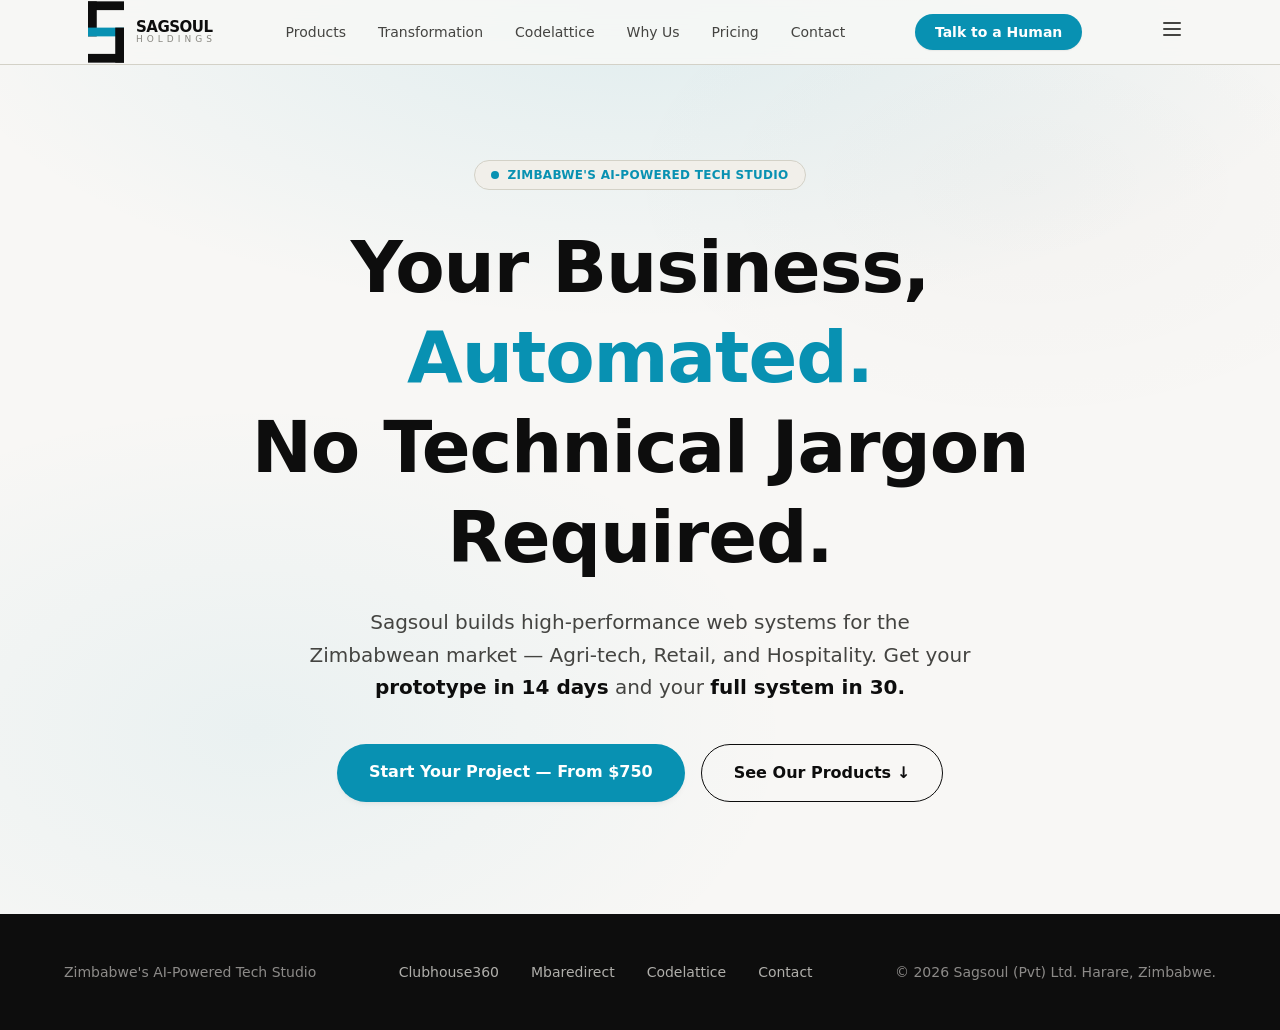
==== commit bad4a621: "Add /codelattice sister site and fix main navigation link to new Codelattice path" ====
--- a/index.html
+++ b/index.html
@@ -5,707 +5,86 @@
   <meta name="viewport" content="width=device-width, initial-scale=1.0" />
   <title>Sagsoul Holdings — Your Business, Automated.</title>
   <meta name="description" content="Sagsoul builds high-performance web systems for the Zimbabwean market. AI-accelerated engineering that speaks Human, not Technical." />
-  <!-- Favicon — Sagsoul icon mark -->
-  <link rel="icon" type="image/svg+xml" href="data:image/svg+xml,%3Csvg xmlns='http://www.w3.org/2000/svg' viewBox='0 0 74 126'%3E%3Crect fill='%23F8F7F5' x='0' y='0' width='74' height='126'/%3E%3Crect fil[...]
-  <link rel="apple-touch-icon" href="data:image/svg+xml,%3Csvg xmlns='http://www.w3.org/2000/svg' viewBox='0 0 74 126'%3E%3Crect fill='%23F8F7F5' x='0' y='0' width='74' height='126'/%3E%3Crect fil[...]
+  <link rel="icon" type="image/svg+xml" href="data:image/svg+xml,%3Csvg xmlns='http://www.w3.org/2000/svg' viewBox='0 0 74 126'%3E%3Crect fill='%23F8F7F5' x='0' y='0' width='74' height='126'/%3E%3Crect fill='%230D0D0D' x='0' y='0' width='74' height='18'/%3E%3Crect fill='%230D0D0D' x='0' y='0' width='18' height='72'/%3E%3Crect fill='%230891B2' x='0' y='54' width='74' height='18'/%3E%3Crect fill='%230D0D0D' x='56' y='54' width='18' height='72'/%3E%3Crect fill='%230D0D0D' x='0' y='108' width='74' height='18'/%3E%3C/svg%3E" />
+  <link rel="apple-touch-icon" href="data:image/svg+xml,%3Csvg xmlns='http://www.w3.org/2000/svg' viewBox='0 0 74 126'%3E%3Crect fill='%23F8F7F5' x='0' y='0' width='74' height='126'/%3E%3Crect fill='%230D0D0D' x='0' y='0' width='74' height='18'/%3E%3Crect fill='%230D0D0D' x='0' y='0' width='18' height='72'/%3E%3Crect fill='%230891B2' x='0' y='54' width='74' height='18'/%3E%3Crect fill='%230D0D0D' x='56' y='54' width='18' height='72'/%3E%3Crect fill='%230D0D0D' x='0' y='108' width='74' height='18'/%3E%3C/svg%3E" />
   <link rel="stylesheet" href="styles.css" />
   <link rel="stylesheet" href="light-theme.css" />
-  <!-- Outfit + JetBrains Mono fonts -->
   <link rel="preconnect" href="https://fonts.googleapis.com" />
   <link rel="preconnect" href="https://fonts.gstatic.com" crossorigin />
   <link href="https://fonts.googleapis.com/css2?family=Outfit:wght@300;400;500;600;700;800;900&family=JetBrains+Mono:wght@400;500&display=swap" rel="stylesheet" />
-  <style>
-    /* ── Brand colour tokens (kept for any inline var() references) ── */
-    :root {
-      --black:       #0D0D0D;
-      --white:       #F5F3EE;
-      --accent:      #0891B2;
-      --accent-dark: #0E7490;
-      --n50:  #F8F7F5;
-      --n100: #F1EFEA;
-      --n200: #D3D1C7;
-      --n400: #B4B2A9;
-      --n600: #888780;
-      --n800: #444441;
-      --n900: #2C2C2A;
-
-      /* Override Tailwind theme tokens → light brand palette */
-      --font-sans:      'Outfit', 'Helvetica Neue', Arial, sans-serif;
-      --color-navy:     #F8F7F5;
-      --color-navy-800: #F1EFEA;
-      --color-navy-700: #FFFFFF;
-      --color-gold:     #0891B2;
-      --color-gold-400: #0E7490;
-      --color-charcoal: #FFFFFF;
-    }
-    /* All visual styling now lives in light-theme.css — this block intentionally minimal */
-  </style>
 </head>
-
 <body class="bg-navy text-white font-sans antialiased">
-
-  <!-- ══════════════════════════════
-       NAVIGATION
-  ══════════════════════════════ -->
   <header class="fixed top-0 inset-x-0 z-50 bg-navy/80 backdrop-blur-md border-b border-white/5">
     <div class="max-w-6xl mx-auto px-4 sm:px-6 flex items-center justify-between h-16">
-      <!-- Logo -->
       <a href="#" class="flex items-center gap-3" aria-label="Sagsoul Holdings">
         <svg width="36" height="62" viewBox="0 0 74 126" fill="none" xmlns="http://www.w3.org/2000/svg">
-          <rect fill="#0D0D0D" x="0"  y="0"  width="74" height="18"/>
-          <rect fill="#0D0D0D" x="0"  y="0"  width="18" height="72"/>
-          <rect fill="#0891B2" x="0"  y="54" width="74" height="18"/>
+          <rect fill="#0D0D0D" x="0" y="0" width="74" height="18"/>
+          <rect fill="#0D0D0D" x="0" y="0" width="18" height="72"/>
+          <rect fill="#0891B2" x="0" y="54" width="74" height="18"/>
           <rect fill="#0D0D0D" x="56" y="54" width="18" height="72"/>
-          <rect fill="#0D0D0D" x="0"  y="108" width="74" height="18"/>
+          <rect fill="#0D0D0D" x="0" y="108" width="74" height="18"/>
         </svg>
         <div style="line-height:1.1;">
           <div style="font-size:15px;font-weight:800;color:#0D0D0D;letter-spacing:-0.5px;">SAGSOUL</div>
           <div style="font-size:9px;font-weight:400;letter-spacing:4px;color:#888780;">HOLDINGS</div>
         </div>
       </a>
-
-      <!-- Desktop nav -->
       <nav class="hidden md:flex items-center gap-8 text-sm font-medium text-white/70">
         <a href="#ecosystem" class="hover:text-gold transition-colors">Products</a>
         <a href="services/digital-transformation.html" class="hover:text-gold transition-colors">Transformation</a>
-        <a href="codelattice-advisors.html" class="hover:text-gold transition-colors">Advisors</a>
-        <a href="#advantage"  class="hover:text-gold transition-colors">Why Us</a>
-        <a href="#pricing"    class="hover:text-gold transition-colors">Pricing</a>
-        <a href="#contact"    class="hover:text-gold transition-colors">Contact</a>
+        <a href="codelattice/" class="hover:text-gold transition-colors">Codelattice</a>
+        <a href="#advantage" class="hover:text-gold transition-colors">Why Us</a>
+        <a href="#pricing" class="hover:text-gold transition-colors">Pricing</a>
+        <a href="#contact" class="hover:text-gold transition-colors">Contact</a>
       </nav>
-
-      <!-- CTA button -->
-      <a href="#contact"
-         class="hidden md:inline-flex items-center gap-2 bg-gold text-navy font-bold text-sm px-5 py-2 rounded-full hover:bg-gold-400 transition-colors">
-        Talk to a Human
-      </a>
-
-      <!-- Mobile menu icon (functional via checkbox trick) -->
+      <a href="#contact" class="hidden md:inline-flex items-center gap-2 bg-gold text-navy font-bold text-sm px-5 py-2 rounded-full hover:bg-gold-400 transition-colors">Talk to a Human</a>
       <label for="mobile-menu-toggle" class="md:hidden cursor-pointer p-2 rounded-lg hover:bg-white/10 transition-colors">
-        <svg class="w-6 h-6" fill="none" stroke="currentColor" stroke-width="2" viewBox="0 0 24 24">
-          <path stroke-linecap="round" stroke-linejoin="round" d="M4 6h16M4 12h16M4 18h16"/>
-        </svg>
+        <svg class="w-6 h-6" fill="none" stroke="currentColor" stroke-width="2" viewBox="0 0 24 24"><path stroke-linecap="round" stroke-linejoin="round" d="M4 6h16M4 12h16M4 18h16"/></svg>
       </label>
     </div>
-
-    <!-- Mobile drawer -->
     <input type="checkbox" id="mobile-menu-toggle" class="hidden peer" />
     <div class="peer-checked:flex hidden flex-col bg-navy border-t border-white/5 px-4 pb-4 md:hidden">
       <a href="#ecosystem" class="py-3 border-b border-white/5 text-white/70 hover:text-gold font-medium">Products</a>
       <a href="services/digital-transformation.html" class="py-3 border-b border-white/5 text-white/70 hover:text-gold font-medium">Transformation</a>
-      <a href="codelattice-advisors.html" class="py-3 border-b border-white/5 text-white/70 hover:text-gold font-medium">Advisors</a>
-      <a href="#advantage"  class="py-3 border-b border-white/5 text-white/70 hover:text-gold font-medium">Why Us</a>
-      <a href="#pricing"    class="py-3 border-b border-white/5 text-white/70 hover:text-gold font-medium">Pricing</a>
-      <a href="#contact"    class="py-3 text-white/70 hover:text-gold font-medium">Contact</a>
-      <a href="#contact"
-         class="mt-4 text-center bg-gold text-navy font-bold text-sm px-5 py-3 rounded-full hover:bg-gold-400 transition-colors">
-        Talk to a Human
-      </a>
+      <a href="codelattice/" class="py-3 border-b border-white/5 text-white/70 hover:text-gold font-medium">Codelattice</a>
+      <a href="#advantage" class="py-3 border-b border-white/5 text-white/70 hover:text-gold font-medium">Why Us</a>
+      <a href="#pricing" class="py-3 border-b border-white/5 text-white/70 hover:text-gold font-medium">Pricing</a>
+      <a href="#contact" class="py-3 text-white/70 hover:text-gold font-medium">Contact</a>
     </div>
   </header>
-
-  <!-- ══════════════════════════════
-       HERO
-  ══════════════════════════════ -->
   <section class="relative hero-glow pt-40 pb-28 px-4 sm:px-6 text-center overflow-hidden">
-    <!-- Decorative rings -->
-    <div class="absolute inset-0 flex items-center justify-center pointer-events-none">
-      <div class="w-[600px] h-[600px] rounded-full border border-white/5 absolute"></div>
-      <div class="w-[900px] h-[900px] rounded-full border border-white/5 absolute"></div>
-    </div>
-
     <div class="relative max-w-4xl mx-auto">
-      <!-- Hero SVG logo mark -->
-      <div style="margin-bottom:32px;position:relative;z-index:1;display:flex;justify-content:center;align-items:center;">
-        <svg width="360" height="124" viewBox="0 0 480 166" xmlns="http://www.w3.org/2000/svg">
-          <rect fill="#0D0D0D" x="20" y="20" width="74" height="18"/>
-          <rect fill="#0D0D0D" x="20" y="20" width="18" height="72"/>
-          <rect fill="#0891B2" x="20" y="74" width="74" height="18"/>
-          <rect fill="#0D0D0D" x="76" y="74" width="18" height="72"/>
-          <rect fill="#0D0D0D" x="20" y="128" width="74" height="18"/>
-          <line x1="113" y1="25" x2="113" y2="141" stroke="#C8C6BE" stroke-width="0.5"/>
-          <text x="130" y="95" font-family="'Outfit','Helvetica Neue',Arial,sans-serif" font-size="58" font-weight="800" letter-spacing="-1" fill="#0D0D0D">SAGSOUL</text>
-          <text x="132" y="121" font-family="'Outfit','Helvetica Neue',Arial,sans-serif" font-size="14" font-weight="400" letter-spacing="10" fill="#888780">HOLDINGS</text>
-        </svg>
-      </div>
-
-      <!-- Badge -->
       <div class="inline-flex items-center gap-2 bg-white/5 border border-white/10 rounded-full px-4 py-1.5 text-xs font-semibold text-gold mb-8 tracking-wide uppercase">
         <span class="w-2 h-2 rounded-full bg-gold animate-pulse"></span>
         Zimbabwe's AI-Powered Tech Studio
       </div>
-
-      <!-- Headline -->
       <h1 class="text-4xl sm:text-5xl md:text-6xl lg:text-7xl font-black leading-tight tracking-tight mb-6">
-        Your Business,<br />
-        <span class="text-gold-gradient">Automated.</span><br />
-        No Technical Jargon Required.
+        Your Business,<br /><span class="text-gold-gradient">Automated.</span><br />No Technical Jargon Required.
       </h1>
-
-      <div style="width:48px;height:3px;background:linear-gradient(90deg,#0891B2,#0E7490);border-radius:2px;margin:24px auto;opacity:0.8;"></div>
-
-      <!-- Sub-headline -->
       <p class="text-lg sm:text-xl text-white/60 max-w-2xl mx-auto mb-10 leading-relaxed">
         Sagsoul builds high-performance web systems for the Zimbabwean market — Agri-tech, Retail, and Hospitality.
-        Get your <span class="text-white font-semibold">prototype in 14 days</span> and your
-        <span class="text-white font-semibold">full system in 30.</span>
+        Get your <span class="text-white font-semibold">prototype in 14 days</span> and your <span class="text-white font-semibold">full system in 30.</span>
       </p>
-
-      <!-- CTA buttons -->
       <div class="flex flex-col sm:flex-row gap-4 justify-center">
-        <a href="#contact"
-           class="bg-gold text-navy font-bold px-8 py-4 rounded-full text-base hover:bg-gold-400 transition-all shadow-lg shadow-gold/20">
-          Start Your Project — From $750
-        </a>
-        <a href="#ecosystem"
-           class="border border-white/20 text-white font-semibold px-8 py-4 rounded-full text-base hover:bg-white/5 transition-all">
-          See Our Products ↓
-        </a>
-      </div>
-
-      <!-- Trust stats -->
-      <div class="mt-16 flex flex-wrap justify-center gap-8 text-sm text-white/50">
-        <div class="flex flex-col items-center gap-1">
-          <span class="text-2xl font-black text-white">30</span>
-          <span>Days to Live</span>
-        </div>
-        <div class="w-px h-10 bg-white/10 hidden sm:block self-center"></div>
-        <div class="flex flex-col items-center gap-1">
-          <span class="text-2xl font-black text-white">2</span>
-          <span>Flagship Products</span>
-        </div>
-        <div class="w-px h-10 bg-white/10 hidden sm:block self-center"></div>
-        <div class="flex flex-col items-center gap-1">
-          <span class="text-2xl font-black text-gold">$750</span>
-          <span>Starting Price</span>
-        </div>
-        <div class="w-px h-10 bg-white/10 hidden sm:block self-center"></div>
-        <div class="flex flex-col items-center gap-1">
-          <span class="text-2xl font-black text-white">ZWE</span>
-          <span>Market-Focused</span>
-        </div>
+        <a href="#contact" class="bg-gold text-navy font-bold px-8 py-4 rounded-full text-base hover:bg-gold-400 transition-all shadow-lg shadow-gold/20">Start Your Project — From $750</a>
+        <a href="#ecosystem" class="border border-white/20 text-white font-semibold px-8 py-4 rounded-full text-base hover:bg-white/5 transition-all">See Our Products ↓</a>
       </div>
     </div>
   </section>
-
-  <!-- ══════════════════════════════
-       OUR ECOSYSTEM
-  ══════════════════════════════ -->
-  <section id="ecosystem" class="py-24 px-4 sm:px-6 bg-navy-800">
-    <div class="max-w-6xl mx-auto">
-      <!-- Section header -->
-      <div class="text-center mb-16">
-        <p class="text-gold font-semibold text-sm uppercase tracking-widest mb-3">Our Ecosystem</p>
-        <h2 class="text-3xl sm:text-4xl md:text-5xl font-black mb-4">
-          Two Products.<br />Solving Real Problems.
-        </h2>
-        <p class="text-white/50 max-w-xl mx-auto text-lg">
-          We don't build generic software. Each product is designed specifically for the Zimbabwean business environment.
-        </p>
-      </div>
-
-      <!-- Product cards -->
-      <div class="grid md:grid-cols-2 gap-6">
-
-        <!-- Clubhouse360 Card -->
-        <div class="card-hover rounded-2xl border border-white/10 bg-charcoal p-8 flex flex-col">
-          <!-- Icon badge -->
-          <div class="w-14 h-14 rounded-xl bg-gold/10 border border-gold/20 flex items-center justify-center mb-6">
-            <svg class="w-7 h-7 text-gold" fill="none" stroke="currentColor" stroke-width="1.8" viewBox="0 0 24 24">
-              <path stroke-linecap="round" stroke-linejoin="round"
-                d="M3 3h2l.4 2M7 13h10l4-8H5.4M7 13L5.4 5M7 13l-2 9m12-9l2 9M9 21h6M9 21a1 1 0 01-1-1v-1h8v1a1 1 0 01-1 1H9z"/>
-            </svg>
-          </div>
-
-          <div class="flex-1">
-            <!-- Tag -->
-            <span class="text-xs font-bold text-gold/80 uppercase tracking-widest bg-gold/10 rounded-full px-3 py-1">POS &amp; Inventory</span>
-            <!-- Title -->
-            <h3 class="text-2xl font-black mt-4 mb-3">Clubhouse360</h3>
-            <p class="text-white/50 text-xs font-medium mb-4">clubhouse360.net</p>
-            <!-- Description -->
-            <p class="text-white/70 leading-relaxed mb-6">
-              The ultimate point-of-sale system for <strong class="text-white">Bars and Golf Clubs.</strong>
-              Track every bottle, manage every member tab, and get
-              <strong class="text-white">daily sales reports delivered straight to WhatsApp</strong> — no spreadsheets needed.
-            </p>
-
-            <!-- Feature list -->
-            <ul class="space-y-3 mb-8">
-              <li class="flex items-start gap-3 text-sm text-white/70">
-                <span class="w-5 h-5 rounded-full bg-gold/15 flex items-center justify-center flex-shrink-0 mt-0.5">
-                  <svg class="w-3 h-3 text-gold" fill="currentColor" viewBox="0 0 20 20"><path fill-rule="evenodd" d="M16.707 5.293a1 1 0 010 1.414l-8 8a1 1 0 01-1.414 0l-4-4a1 1 0 011.414-1.414L[...]
-                </span>
-                Real-time bar stock &amp; inventory management
-              </li>
-              <li class="flex items-start gap-3 text-sm text-white/70">
-                <span class="w-5 h-5 rounded-full bg-gold/15 flex items-center justify-center flex-shrink-0 mt-0.5">
-                  <svg class="w-3 h-3 text-gold" fill="currentColor" viewBox="0 0 20 20"><path fill-rule="evenodd" d="M16.707 5.293a1 1 0 010 1.414l-8 8a1 1 0 01-1.414 0l-4-4a1 1 0 011.414-1.414L[...]
-                </span>
-                Member tab management &amp; loyalty tracking
-              </li>
-              <li class="flex items-start gap-3 text-sm text-white/70">
-                <span class="w-5 h-5 rounded-full bg-gold/15 flex items-center justify-center flex-shrink-0 mt-0.5">
-                  <svg class="w-3 h-3 text-gold" fill="currentColor" viewBox="0 0 20 20"><path fill-rule="evenodd" d="M16.707 5.293a1 1 0 010 1.414l-8 8a1 1 0 01-1.414 0l-4-4a1 1 0 011.414-1.414L[...]
-                </span>
-                Daily WhatsApp reports for management
-              </li>
-              <li class="flex items-start gap-3 text-sm text-white/70">
-                <span class="w-5 h-5 rounded-full bg-gold/15 flex items-center justify-center flex-shrink-0 mt-0.5">
-                  <svg class="w-3 h-3 text-gold" fill="currentColor" viewBox="0 0 20 20"><path fill-rule="evenodd" d="M16.707 5.293a1 1 0 010 1.414l-8 8a1 1 0 01-1.414 0l-4-4a1 1 0 011.414-1.414L[...]
-                </span>
-                Works on any Android or iOS device
-              </li>
-            </ul>
-          </div>
-
-          <a href="https://clubhouse360.net" target="_blank" rel="noopener noreferrer"
-             class="inline-flex items-center justify-center gap-2 border border-gold/40 text-gold font-semibold text-sm px-6 py-3 rounded-full hover:bg-gold/10 transition-colors">
-            View Clubhouse360
-            <svg class="w-4 h-4" fill="none" stroke="currentColor" stroke-width="2" viewBox="0 0 24 24">
-              <path stroke-linecap="round" stroke-linejoin="round" d="M10 6H6a2 2 0 00-2 2v10a2 2 0 002 2h10a2 2 0 002-2v-4M14 4h6m0 0v6m0-6L10 14"/>
-            </svg>
-          </a>
-        </div>
-
-        <!-- Mbaredirect Card -->
-        <div class="card-hover rounded-2xl border border-white/10 bg-charcoal p-8 flex flex-col">
-          <!-- Icon badge -->
-          <div class="w-14 h-14 rounded-xl bg-gold/10 border border-gold/20 flex items-center justify-center mb-6">
-            <svg class="w-7 h-7 text-gold" fill="none" stroke="currentColor" stroke-width="1.8" viewBox="0 0 24 24">
-              <path stroke-linecap="round" stroke-linejoin="round"
-                d="M3 7l9-4 9 4v10l-9 4-9-4V7zM12 3v18M3 7l9 4 9-4"/>
-            </svg>
-          </div>
-
-          <div class="flex-1">
-            <!-- Tag -->
-            <span class="text-xs font-bold text-gold/80 uppercase tracking-widest bg-gold/10 rounded-full px-3 py-1">Marketplace</span>
-            <!-- Title -->
-            <h3 class="text-2xl font-black mt-4 mb-3">Mbaredirect</h3>
-            <p class="text-white/50 text-xs font-medium mb-4">mbaredirect.com</p>
-            <!-- Description -->
-            <p class="text-white/70 leading-relaxed mb-6">
-              The smart way to trade in bulk. A <strong class="text-white">reverse-auction marketplace</strong> where
-              buyers set their price and sellers compete for the deal — backed by AI-powered
-              <strong class="text-white">price recommendations</strong> so everyone gets a fair deal.
-            </p>
-
-            <!-- Feature list -->
-            <ul class="space-y-3 mb-8">
-              <li class="flex items-start gap-3 text-sm text-white/70">
-                <span class="w-5 h-5 rounded-full bg-gold/15 flex items-center justify-center flex-shrink-0 mt-0.5">
-                  <svg class="w-3 h-3 text-gold" fill="currentColor" viewBox="0 0 20 20"><path fill-rule="evenodd" d="M16.707 5.293a1 1 0 010 1.414l-8 8a1 1 0 01-1.414 0l-4-4a1 1 0 011.414-1.414L[...]
-                </span>
-                Buyers post what they want and at what price
-              </li>
-              <li class="flex items-start gap-3 text-sm text-white/70">
-                <span class="w-5 h-5 rounded-full bg-gold/15 flex items-center justify-center flex-shrink-0 mt-0.5">
-                  <svg class="w-3 h-3 text-gold" fill="currentColor" viewBox="0 0 20 20"><path fill-rule="evenodd" d="M16.707 5.293a1 1 0 010 1.414l-8 8a1 1 0 01-1.414 0l-4-4a1 1 0 011.414-1.414L[...]
-                </span>
-                Sellers compete — best offer wins the deal
-              </li>
-              <li class="flex items-start gap-3 text-sm text-white/70">
-                <span class="w-5 h-5 rounded-full bg-gold/15 flex items-center justify-center flex-shrink-0 mt-0.5">
-                  <svg class="w-3 h-3 text-gold" fill="currentColor" viewBox="0 0 20 20"><path fill-rule="evenodd" d="M16.707 5.293a1 1 0 010 1.414l-8 8a1 1 0 01-1.414 0l-4-4a1 1 0 011.414-1.414L[...]
-                </span>
-                AI price recommendations for fair market value
-              </li>
-              <li class="flex items-start gap-3 text-sm text-white/70">
-                <span class="w-5 h-5 rounded-full bg-gold/15 flex items-center justify-center flex-shrink-0 mt-0.5">
-                  <svg class="w-3 h-3 text-gold" fill="currentColor" viewBox="0 0 20 20"><path fill-rule="evenodd" d="M16.707 5.293a1 1 0 010 1.414l-8 8a1 1 0 01-1.414 0l-4-4a1 1 0 011.414-1.414L[...]
-                </span>
-                Built for bulk buyers &amp; suppliers across Zimbabwe
-              </li>
-            </ul>
-          </div>
-
-          <a href="https://mbaredirect.com" target="_blank" rel="noopener noreferrer"
-             class="inline-flex items-center justify-center gap-2 border border-gold/40 text-gold font-semibold text-sm px-6 py-3 rounded-full hover:bg-gold/10 transition-colors">
-            View Mbaredirect
-            <svg class="w-4 h-4" fill="none" stroke="currentColor" stroke-width="2" viewBox="0 0 24 24">
-              <path stroke-linecap="round" stroke-linejoin="round" d="M10 6H6a2 2 0 00-2 2v10a2 2 0 002 2h10a2 2 0 002-2v-4M14 4h6m0 0v6m0-6L10 14"/>
-            </svg>
-          </a>
-        </div>
-      </div>
-    </div>
-  </section>
-
-  <!-- ══════════════════════════════
-       THE SAGSOUL ADVANTAGE
-  ══════════════════════════════ -->
-  <section id="advantage" class="py-24 px-4 sm:px-6" style="position:relative;overflow:hidden;">
-    <div class="max-w-6xl mx-auto">
-      <!-- Warm ambient glow blob -->
-      <div aria-hidden="true" style="position:absolute;top:-120px;left:50%;transform:translateX(-50%);width:600px;height:400px;background:radial-gradient(ellipse,rgba(245,243,238,0.03) 0%,transpa[...]
-      <!-- Section header -->
-      <div class="text-center mb-16">
-        <p class="text-gold font-semibold text-sm uppercase tracking-widest mb-3">The Sagsoul Advantage</p>
-        <h2 class="text-3xl sm:text-4xl md:text-5xl font-black mb-4">
-          Why Businesses Choose Us
-        </h2>
-        <p class="text-white/50 max-w-xl mx-auto text-lg">
-          Traditional agencies take months and charge a fortune. We ship in 30 days at a fraction of the price — without cutting corners.
-        </p>
-      </div>
-
-      <!-- Advantage grid -->
-      <div class="grid sm:grid-cols-2 lg:grid-cols-3 gap-6">
-
-        <!-- Speed -->
-        <div class="card-hover bg-charcoal border border-white/10 rounded-2xl p-7">
-          <div class="w-12 h-12 rounded-xl bg-gold/10 flex items-center justify-center mb-5">
-            <svg class="w-6 h-6 text-gold" fill="none" stroke="currentColor" stroke-width="2" viewBox="0 0 24 24">
-              <path stroke-linecap="round" stroke-linejoin="round" d="M13 10V3L4 14h7v7l9-11h-7z"/>
-            </svg>
-          </div>
-          <h3 class="font-black text-lg mb-2">AI-Accelerated Speed</h3>
-          <p class="text-white/60 text-sm leading-relaxed">
-            We use AI engineering tools to build 5× faster than a traditional agency. Your 30-day timeline is a guarantee, not a guess.
-          </p>
-        </div>
-
-        <!-- Cost -->
-        <div class="card-hover bg-charcoal border border-white/10 rounded-2xl p-7">
-          <div class="w-12 h-12 rounded-xl bg-gold/10 flex items-center justify-center mb-5">
-            <svg class="w-6 h-6 text-gold" fill="none" stroke="currentColor" stroke-width="2" viewBox="0 0 24 24">
-              <path stroke-linecap="round" stroke-linejoin="round" d="M12 8c-1.657 0-3 .895-3 2s1.343 2 3 2 3 .895 3 2-1.343 2-3 2m0-8c1.11 0 2.08.402 2.599 1M12 8V7m0 1v8m0 0v1m0-1c-1.11 0-2.08-[...]
-            </svg>
-          </div>
-          <h3 class="font-black text-lg mb-2">Honest Pricing</h3>
-          <p class="text-white/60 text-sm leading-relaxed">
-            A custom system that would cost $10,000 at a big agency starts from just $750 here. We pass our efficiency savings directly to you.
-          </p>
-        </div>
-
-        <!-- Testing & Debugging (required highlight) -->
-        <div class="card-hover bg-navy-700 border border-gold/25 rounded-2xl p-7 relative overflow-hidden">
-          <!-- Gold accent bar -->
-          <div class="absolute top-0 inset-x-0 h-0.5 bg-gradient-to-r from-gold/60 via-gold to-gold/60"></div>
-          <div class="w-12 h-12 rounded-xl bg-gold/15 flex items-center justify-center mb-5">
-            <svg class="w-6 h-6 text-gold" fill="none" stroke="currentColor" stroke-width="2" viewBox="0 0 24 24">
-              <path stroke-linecap="round" stroke-linejoin="round"
-                d="M9 12l2 2 4-4m6 2a9 9 0 11-18 0 9 9 0 0118 0z"/>
-            </svg>
-          </div>
-          <div class="flex items-start gap-2 mb-2">
-            <h3 class="font-black text-lg">Obsessive Testing &amp; Debugging</h3>
-            <span class="flex-shrink-0 text-[10px] font-bold text-navy bg-gold px-2 py-0.5 rounded-full mt-0.5">Our Promise</span>
-          </div>
-          <p class="text-white/70 text-sm leading-relaxed">
-            Every system we deliver goes through <strong class="text-white">multi-stage quality testing and rigorous debugging</strong> before it touches your customers.
-            Our team doesn't sign off until we're satisfied the tech won't break under real-world pressure — so you can sleep at night.
-          </p>
-        </div>
-
-        <!-- Human Language -->
-        <div class="card-hover bg-charcoal border border-white/10 rounded-2xl p-7">
-          <div class="w-12 h-12 rounded-xl bg-gold/10 flex items-center justify-center mb-5">
-            <svg class="w-6 h-6 text-gold" fill="none" stroke="currentColor" stroke-width="2" viewBox="0 0 24 24">
-              <path stroke-linecap="round" stroke-linejoin="round"
-                d="M8 12h.01M12 12h.01M16 12h.01M21 12c0 4.418-4.03 8-9 8a9.863 9.863 0 01-4.255-.949L3 20l1.395-3.72C3.512 15.042 3 13.574 3 12c0-4.418 4.03-8 9-8s9 3.582 9 8z"/>
-            </svg>
-          </div>
-          <h3 class="font-black text-lg mb-2">We Speak Human</h3>
-          <p class="text-white/60 text-sm leading-relaxed">
-            No acronyms. No jargon. We explain exactly what we're building, why it matters to your bottom line, and how it works — in plain English.
-          </p>
-        </div>
-
-        <!-- Local Focus -->
-        <div class="card-hover bg-charcoal border border-white/10 rounded-2xl p-7">
-          <div class="w-12 h-12 rounded-xl bg-gold/10 flex items-center justify-center mb-5">
-            <svg class="w-6 h-6 text-gold" fill="none" stroke="currentColor" stroke-width="2" viewBox="0 0 24 24">
-              <path stroke-linecap="round" stroke-linejoin="round"
-                d="M17.657 16.657L13.414 20.9a1.998 1.998 0 01-2.827 0l-4.244-4.243a8 8 0 1111.314 0z"/>
-              <path stroke-linecap="round" stroke-linejoin="round" d="M15 11a3 3 0 11-6 0 3 3 0 016 0z"/>
-            </svg>
-          </div>
-          <h3 class="font-black text-lg mb-2">Built for Zimbabwe</h3>
-          <p class="text-white/60 text-sm leading-relaxed">
-            We design for low-bandwidth conditions, PayNow and ZIPIT integrations, and the real day-to-day of running a business in Zimbabwe — not Silicon Valley.
-          </p>
-        </div>
-
-        <!-- Ongoing Support -->
-        <div class="card-hover bg-charcoal border border-white/10 rounded-2xl p-7">
-          <div class="w-12 h-12 rounded-xl bg-gold/10 flex items-center justify-center mb-5">
-            <svg class="w-6 h-6 text-gold" fill="none" stroke="currentColor" stroke-width="2" viewBox="0 0 24 24">
-              <path stroke-linecap="round" stroke-linejoin="round"
-                d="M4 4v5h.582m15.356 2A8.001 8.001 0 004.582 9m0 0H9m11 11v-5h-.581m0 0a8.003 8.003 0 01-15.357-2m15.357 2H15"/>
-            </svg>
-          </div>
-          <h3 class="font-black text-lg mb-2">Continuous Updates</h3>
-          <p class="text-white/60 text-sm leading-relaxed">
-            With our monthly management plan, your system never goes stale. Security patches, feature updates, and hosting — all included.
-          </p>
-        </div>
-      </div>
-    </div>
-  </section>
-
-  <!-- ══════════════════════════════
-       PRICING
-  ══════════════════════════════ -->
-  <section id="pricing" class="py-24 px-4 sm:px-6 bg-navy-800">
-    <div class="max-w-5xl mx-auto">
-      <!-- Section header -->
-      <div class="text-center mb-16">
-        <p class="text-gold font-semibold text-sm uppercase tracking-widest mb-3">Transparent Pricing</p>
-        <h2 class="text-3xl sm:text-4xl md:text-5xl font-black mb-4">
-          Build It Once.<br />Keep It Running.
-        </h2>
-        <p class="text-white/50 max-w-xl mx-auto text-lg">
-          No hidden fees. No surprise invoices. One clear price to build it, one flat monthly fee to keep it perfect.
-        </p>
-      </div>
-
-      <!-- Pricing cards -->
-      <div class="grid md:grid-cols-3 gap-6">
-
-        <!-- Standard App -->
-        <div class="card-hover flex flex-col bg-charcoal border border-white/10 rounded-2xl p-8">
-          <div class="mb-6">
-            <p class="text-xs font-bold text-white/40 uppercase tracking-widest mb-2">Standard App</p>
-            <div class="flex items-end gap-1 mb-1">
-              <span class="text-4xl font-black text-white">$750</span>
-              <span class="text-white/40 text-sm mb-1">one-time</span>
-            </div>
-            <p class="text-sm text-white/50">+ <span class="text-white font-semibold">$75/mo</span> management</p>
-          </div>
-          <ul class="space-y-3 flex-1 mb-8 text-sm text-white/70">
-            <li class="flex items-center gap-3">
-              <svg class="w-4 h-4 text-gold flex-shrink-0" fill="currentColor" viewBox="0 0 20 20"><path fill-rule="evenodd" d="M16.707 5.293a1 1 0 010 1.414l-8 8a1 1 0 01-1.414 0l-4-4a1 1 0 011.[...]
-              MVP or business web app
-            </li>
-            <li class="flex items-center gap-3">
-              <svg class="w-4 h-4 text-gold flex-shrink-0" fill="currentColor" viewBox="0 0 20 20"><path fill-rule="evenodd" d="M16.707 5.293a1 1 0 010 1.414l-8 8a1 1 0 01-1.414 0l-4-4a1 1 0 011.[...]
-              Ready in 30 days
-            </li>
-            <li class="flex items-center gap-3">
-              <svg class="w-4 h-4 text-gold flex-shrink-0" fill="currentColor" viewBox="0 0 20 20"><path fill-rule="evenodd" d="M16.707 5.293a1 1 0 010 1.414l-8 8a1 1 0 01-1.414 0l-4-4a1 1 0 011.[...]
-              Hosting &amp; security included in management
-            </li>
-            <li class="flex items-center gap-3">
-              <svg class="w-4 h-4 text-gold flex-shrink-0" fill="currentColor" viewBox="0 0 20 20"><path fill-rule="evenodd" d="M16.707 5.293a1 1 0 010 1.414l-8 8a1 1 0 01-1.414 0l-4-4a1 1 0 011.[...]
-              Ongoing feature updates
-            </li>
-          </ul>
-          <a href="#contact"
-             class="block text-center border border-white/20 text-white font-semibold text-sm px-6 py-3 rounded-full hover:bg-white/5 transition-colors">
-            Get Started
-          </a>
-        </div>
-
-        <!-- Custom POS — highlighted -->
-        <div class="card-hover flex flex-col bg-navy-700 border border-gold/30 rounded-2xl p-8 relative overflow-hidden shadow-2xl shadow-gold/10">
-          <div class="absolute top-0 inset-x-0 h-0.5 bg-gradient-to-r from-gold/60 via-gold to-gold/60"></div>
-          <!-- Popular badge -->
-          <div class="absolute top-4 right-4 text-[10px] font-black text-navy bg-gold px-3 py-1 rounded-full uppercase tracking-wider">
-            Most Popular
-          </div>
-          <div class="mb-6">
-            <p class="text-xs font-bold text-gold/70 uppercase tracking-widest mb-2">Custom POS / Marketplace</p>
-            <div class="flex items-end gap-1 mb-1">
-              <span class="text-4xl font-black text-white">$1,500</span>
-              <span class="text-white/40 text-sm mb-1">one-time</span>
-            </div>
-            <p class="text-sm text-white/50">+ <span class="text-gold font-semibold">$150/mo</span> management</p>
-          </div>
-          <ul class="space-y-3 flex-1 mb-8 text-sm text-white/80">
-            <li class="flex items-center gap-3">
-              <svg class="w-4 h-4 text-gold flex-shrink-0" fill="currentColor" viewBox="0 0 20 20"><path fill-rule="evenodd" d="M16.707 5.293a1 1 0 010 1.414l-8 8a1 1 0 01-1.414 0l-4-4a1 1 0 011.[...]
-              Full custom POS or marketplace
-            </li>
-            <li class="flex items-center gap-3">
-              <svg class="w-4 h-4 text-gold flex-shrink-0" fill="currentColor" viewBox="0 0 20 20"><path fill-rule="evenodd" d="M16.707 5.293a1 1 0 010 1.414l-8 8a1 1 0 01-1.414 0l-4-4a1 1 0 011.[...]
-              Ready in 30 days
-            </li>
-            <li class="flex items-center gap-3">
-              <svg class="w-4 h-4 text-gold flex-shrink-0" fill="currentColor" viewBox="0 0 20 20"><path fill-rule="evenodd" d="M16.707 5.293a1 1 0 010 1.414l-8 8a1 1 0 01-1.414 0l-4-4a1 1 0 011.[...]
-              Integrations (PayNow, WhatsApp, SMS)
-            </li>
-            <li class="flex items-center gap-3">
-              <svg class="w-4 h-4 text-gold flex-shrink-0" fill="currentColor" viewBox="0 0 20 20"><path fill-rule="evenodd" d="M16.707 5.293a1 1 0 010 1.414l-8 8a1 1 0 01-1.414 0l-4-4a1 1 0 011.[...]
-              Priority testing &amp; debugging support
-            </li>
-            <li class="flex items-center gap-3">
-              <svg class="w-4 h-4 text-gold flex-shrink-0" fill="currentColor" viewBox="0 0 20 20"><path fill-rule="evenodd" d="M16.707 5.293a1 1 0 010 1.414l-8 8a1 1 0 01-1.414 0l-4-4a1 1 0 011.[...]
-              Continuous feature updates
-            </li>
-          </ul>
-          <a href="#contact"
-             class="block text-center bg-gold text-navy font-bold text-sm px-6 py-3 rounded-full hover:bg-gold-400 transition-colors shadow-lg shadow-gold/20">
-            Get Started
-          </a>
-        </div>
-
-        <!-- Enterprise -->
-        <div class="card-hover flex flex-col bg-charcoal border border-white/10 rounded-2xl p-8">
-          <div class="mb-6">
-            <p class="text-xs font-bold text-white/40 uppercase tracking-widest mb-2">Enterprise</p>
-            <div class="flex items-end gap-1 mb-1">
-              <span class="text-4xl font-black text-white">Custom</span>
-            </div>
-            <p class="text-sm text-white/50">Build &amp; Management — tailored quote</p>
-          </div>
-          <ul class="space-y-3 flex-1 mb-8 text-sm text-white/70">
-            <li class="flex items-center gap-3">
-              <svg class="w-4 h-4 text-gold flex-shrink-0" fill="currentColor" viewBox="0 0 20 20"><path fill-rule="evenodd" d="M16.707 5.293a1 1 0 010 1.414l-8 8a1 1 0 01-1.414 0l-4-4a1 1 0 011.[...]
-              Multi-module enterprise systems
-            </li>
-            <li class="flex items-center gap-3">
-              <svg class="w-4 h-4 text-gold flex-shrink-0" fill="currentColor" viewBox="0 0 20 20"><path fill-rule="evenodd" d="M16.707 5.293a1 1 0 010 1.414l-8 8a1 1 0 01-1.414 0l-4-4a1 1 0 011.[...]
-              Dedicated project manager
-            </li>
-            <li class="flex items-center gap-3">
-              <svg class="w-4 h-4 text-gold flex-shrink-0" fill="currentColor" viewBox="0 0 20 20"><path fill-rule="evenodd" d="M16.707 5.293a1 1 0 010 1.414l-8 8a1 1 0 01-1.414 0l-4-4a1 1 0 011.[...]
-              Custom SLA &amp; uptime guarantees
-            </li>
-            <li class="flex items-center gap-3">
-              <svg class="w-4 h-4 text-gold flex-shrink-0" fill="currentColor" viewBox="0 0 20 20"><path fill-rule="evenodd" d="M16.707 5.293a1 1 0 010 1.414l-8 8a1 1 0 01-1.414 0l-4-4a1 1 0 011.[...]
-              Dedicated testing &amp; QA team
-            </li>
-          </ul>
-          <a href="#contact"
-             class="block text-center border border-white/20 text-white font-semibold text-sm px-6 py-3 rounded-full hover:bg-white/5 transition-colors">
-            Get a Quote
-          </a>
-        </div>
-      </div>
-
-      <!-- Pricing note -->
-      <p class="text-center text-white/30 text-sm mt-8">
-        All prices in USD. Management plans billed monthly. Cancel anytime after the first 3 months.
-      </p>
-    </div>
-  </section>
-
-  <!-- ══════════════════════════════
-       ABOUT US / TEAM
-  ══════════════════════════════ -->
-  <section id="about" class="py-24 px-4 sm:px-6">
-    <div class="max-w-4xl mx-auto text-center">
-      <p class="text-gold font-semibold text-sm uppercase tracking-widest mb-3">About Us</p>
-      <h2 class="text-3xl sm:text-4xl md:text-5xl font-black mb-6">
-        Engineers Who Test<br />Until It's Right.
-      </h2>
-      <p class="text-white/60 text-lg leading-relaxed mb-8">
-        Sagsoul is a Zimbabwean technology holding company on a mission to give local businesses access to
-        the same quality of software that global enterprises use — at a price that makes sense for the
-        Zimbabwean economy.
-      </p>
-      <p class="text-white/60 text-lg leading-relaxed mb-8">
-        Our team's philosophy is simple: <strong class="text-white">we don't ship broken software.</strong>
-        Every project goes through systematic testing and hands-on debugging sessions before launch. We stress-test
-        edge cases, simulate real user behaviour, and iron out every bug so that
-        <strong class="text-white">your system works the day it goes live — and every day after that.</strong>
-        Your customers never see the broken version, because we make sure it doesn't exist.
-      </p>
-      <p class="text-white/60 text-lg leading-relaxed">
-        We use AI-assisted engineering to move faster, but we <em>never</em> skip the human review.
-        A real developer reads every line of code, a real tester runs every workflow, and a real human
-        is on call if something unexpected happens post-launch.
-      </p>
-    </div>
-  </section>
-
-  <!-- ══════════════════════════════
-       CTA — TALK TO A HUMAN
-  ══════════════════════════════ -->
-  <section id="contact" class="py-24 px-4 sm:px-6 bg-navy-800">
-    <div class="max-w-3xl mx-auto text-center">
-      <!-- Gold glow behind CTA -->
-      <div class="relative">
-        <div class="absolute inset-0 flex items-center justify-center pointer-events-none">
-          <div class="w-64 h-64 rounded-full bg-gold/10 blur-3xl"></div>
-        </div>
-
-        <div class="relative">
-          <p class="text-gold font-semibold text-sm uppercase tracking-widest mb-4">Let's Build Together</p>
-          <h2 class="text-3xl sm:text-4xl md:text-5xl font-black mb-6">
-            Ready to Automate<br />Your Business?
-          </h2>
-          <p class="text-white/60 text-lg leading-relaxed mb-10">
-            Tell us your idea in plain English. No forms, no decks, no complicated briefs.
-            Just a quick chat and we'll give you a clear plan and a fixed price — in 24 hours.
-          </p>
-
-          <!-- Contact buttons -->
-          <div class="flex flex-col sm:flex-row gap-4 justify-center mb-12">
-            <a href="https://wa.me/263788844602"
-               target="_blank" rel="noopener noreferrer"
-               class="inline-flex items-center justify-center gap-3 bg-[#25D366] text-white font-bold px-8 py-4 rounded-full text-base hover:opacity-90 transition-opacity shadow-lg">
-              <!-- WhatsApp icon -->
-              <svg class="w-5 h-5" fill="currentColor" viewBox="0 0 24 24">
-                <path d="M17.472 14.382c-.297-.149-1.758-.867-2.03-.967-.273-.099-.471-.148-.67.15-.197.297-.767.966-.94 1.164-.173.199-.347.223-.644.075-.297-.15-1.255-.463-2.39-1.475-.883-.788-[...]
-              </svg>
-              Chat on WhatsApp
-            </a>
-            <a href="mailto:hello@sagsoul.net"
-               class="inline-flex items-center justify-center gap-3 bg-gold text-navy font-bold px-8 py-4 rounded-full text-base hover:bg-gold-400 transition-colors shadow-lg shadow-gold/20">
-              <svg class="w-5 h-5" fill="none" stroke="currentColor" stroke-width="2" viewBox="0 0 24 24">
-                <path stroke-linecap="round" stroke-linejoin="round" d="M3 8l7.89 5.26a2 2 0 002.22 0L21 8M5 19h14a2 2 0 002-2V7a2 2 0 00-2-2H5a2 2 0 00-2 2v10a2 2 0 002 2z"/>
-              </svg>
-              Email Us
-            </a>
-          </div>
-
-          <!-- Reassurance text -->
-          <p class="text-white/30 text-sm">
-            No pushy sales calls. No commitment required. Just a human conversation.
-          </p>
-        </div>
-      </div>
-    </div>
-  </section>
-
-  <!-- ══════════════════════════════
-       FOOTER
-  ══════════════════════════════ -->
   <footer class="py-12 px-4 sm:px-6 border-t border-white/5">
     <div class="max-w-6xl mx-auto">
       <div class="flex flex-col md:flex-row items-center justify-between gap-8">
-        <!-- Brand -->
-        <div class="text-center md:text-left">
-          <a href="#" class="inline-flex items-center gap-3 mb-2" aria-label="Sagsoul Holdings">
-            <svg width="28" height="48" viewBox="0 0 74 126" fill="none" xmlns="http://www.w3.org/2000/svg">
-              <rect fill="#F5F3EE" x="0"  y="0"  width="74" height="18"/>
-              <rect fill="#F5F3EE" x="0"  y="0"  width="18" height="72"/>
-              <rect fill="#0891B2" x="0"  y="54" width="74" height="18"/>
-              <rect fill="#F5F3EE" x="56" y="54" width="18" height="72"/>
-              <rect fill="#F5F3EE" x="0"  y="108" width="74" height="18"/>
-            </svg>
-            <div style="line-height:1.1;">
-              <div style="font-size:13px;font-weight:800;color:var(--white);letter-spacing:-0.5px;">SAGSOUL</div>
-              <div style="font-size:8px;font-weight:400;letter-spacing:4px;color:var(--n600);">HOLDINGS</div>
-            </div>
-          </a>
-          <p class="text-white/30 text-sm">Zimbabwe's AI-Powered Tech Studio</p>
-        </div>
-
-        <!-- Links -->
+        <p class="text-white/30 text-sm">Zimbabwe's AI-Powered Tech Studio</p>
         <div class="flex flex-wrap justify-center gap-x-8 gap-y-3 text-sm text-white/40">
           <a href="https://clubhouse360.net" target="_blank" rel="noopener noreferrer" class="hover:text-gold transition-colors">Clubhouse360</a>
-          <a href="https://mbaredirect.com"  target="_blank" rel="noopener noreferrer" class="hover:text-gold transition-colors">Mbaredirect</a>
-          <a href="#ecosystem" class="hover:text-gold transition-colors">Products</a>
-          <a href="#pricing"   class="hover:text-gold transition-colors">Pricing</a>
-          <a href="#contact"   class="hover:text-gold transition-colors">Contact</a>
+          <a href="https://mbaredirect.com" target="_blank" rel="noopener noreferrer" class="hover:text-gold transition-colors">Mbaredirect</a>
+          <a href="codelattice/" class="hover:text-gold transition-colors">Codelattice</a>
+          <a href="#contact" class="hover:text-gold transition-colors">Contact</a>
         </div>
-
-        <!-- Copyright -->
-        <p class="text-white/20 text-sm text-center md:text-right">
-          &copy; <span id="year"></span> Sagsoul (Pvt) Ltd. Harare, Zimbabwe.
-        </p>
+        <p class="text-white/20 text-sm">&copy; <span id="year"></span> Sagsoul (Pvt) Ltd. Harare, Zimbabwe.</p>
       </div>
     </div>
   </footer>
-
-  <script>
-    // Auto-update copyright year
-    document.getElementById('year').textContent = new Date().getFullYear();
-  </script>
-
+  <script>document.getElementById('year').textContent = new Date().getFullYear();</script>
 </body>
 </html>
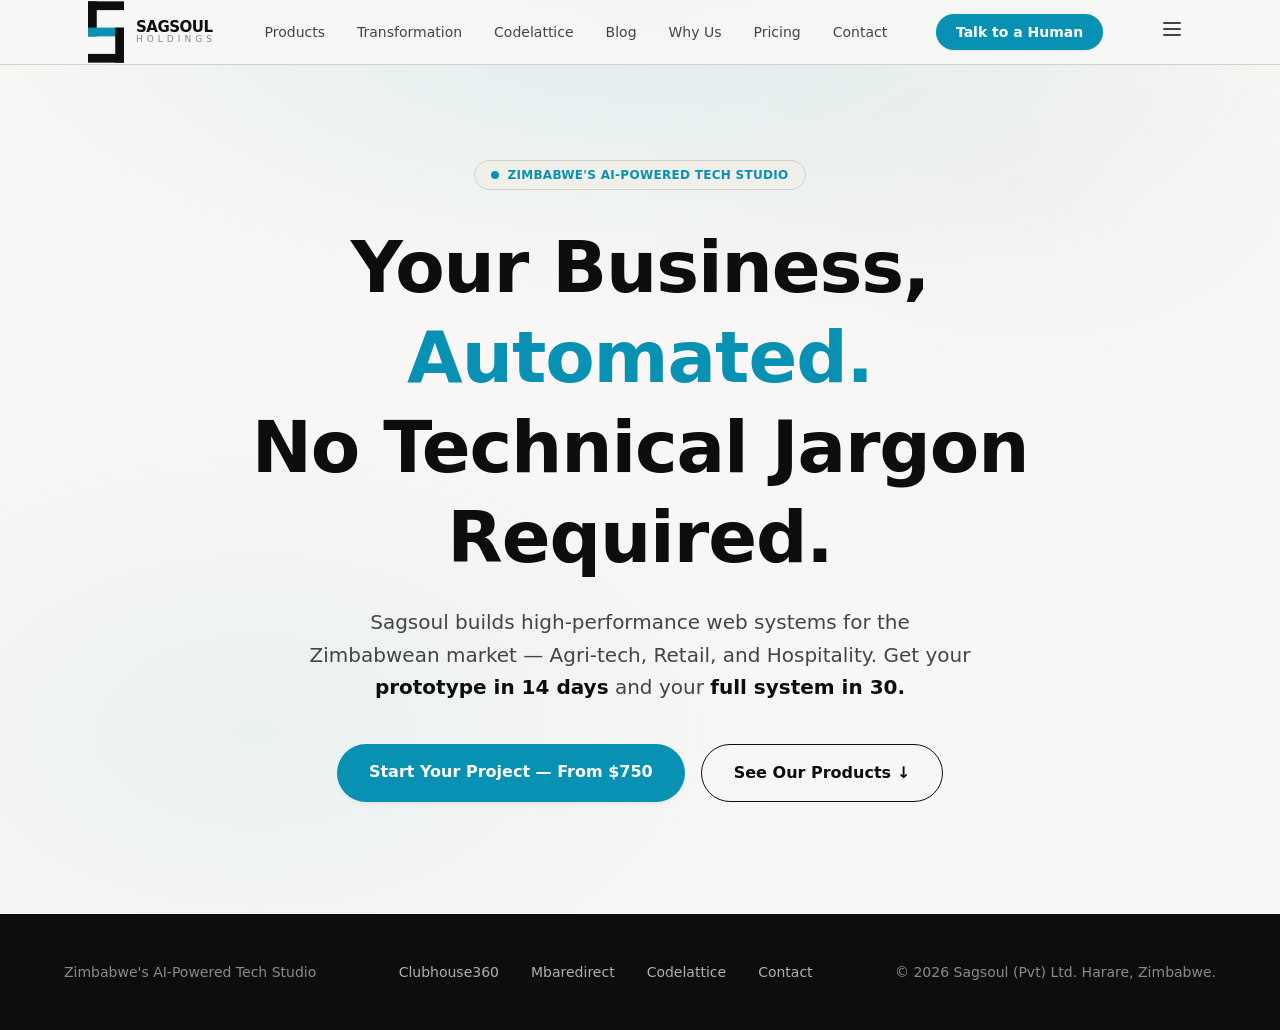
==== commit 638c7029: "Add Sagsoul blog and supper guide Co-authored-by: Copilot <223556219+Copilot@users.noreply.github.co" ====
--- a/index.html
+++ b/index.html
@@ -33,6 +33,7 @@
         <a href="#ecosystem" class="hover:text-gold transition-colors">Products</a>
         <a href="services/digital-transformation.html" class="hover:text-gold transition-colors">Transformation</a>
         <a href="codelattice/" class="hover:text-gold transition-colors">Codelattice</a>
+        <a href="blog/" class="hover:text-gold transition-colors">Blog</a>
         <a href="#advantage" class="hover:text-gold transition-colors">Why Us</a>
         <a href="#pricing" class="hover:text-gold transition-colors">Pricing</a>
         <a href="#contact" class="hover:text-gold transition-colors">Contact</a>
@@ -47,6 +48,7 @@
       <a href="#ecosystem" class="py-3 border-b border-white/5 text-white/70 hover:text-gold font-medium">Products</a>
       <a href="services/digital-transformation.html" class="py-3 border-b border-white/5 text-white/70 hover:text-gold font-medium">Transformation</a>
       <a href="codelattice/" class="py-3 border-b border-white/5 text-white/70 hover:text-gold font-medium">Codelattice</a>
+      <a href="blog/" class="py-3 border-b border-white/5 text-white/70 hover:text-gold font-medium">Blog</a>
       <a href="#advantage" class="py-3 border-b border-white/5 text-white/70 hover:text-gold font-medium">Why Us</a>
       <a href="#pricing" class="py-3 border-b border-white/5 text-white/70 hover:text-gold font-medium">Pricing</a>
       <a href="#contact" class="py-3 text-white/70 hover:text-gold font-medium">Contact</a>
